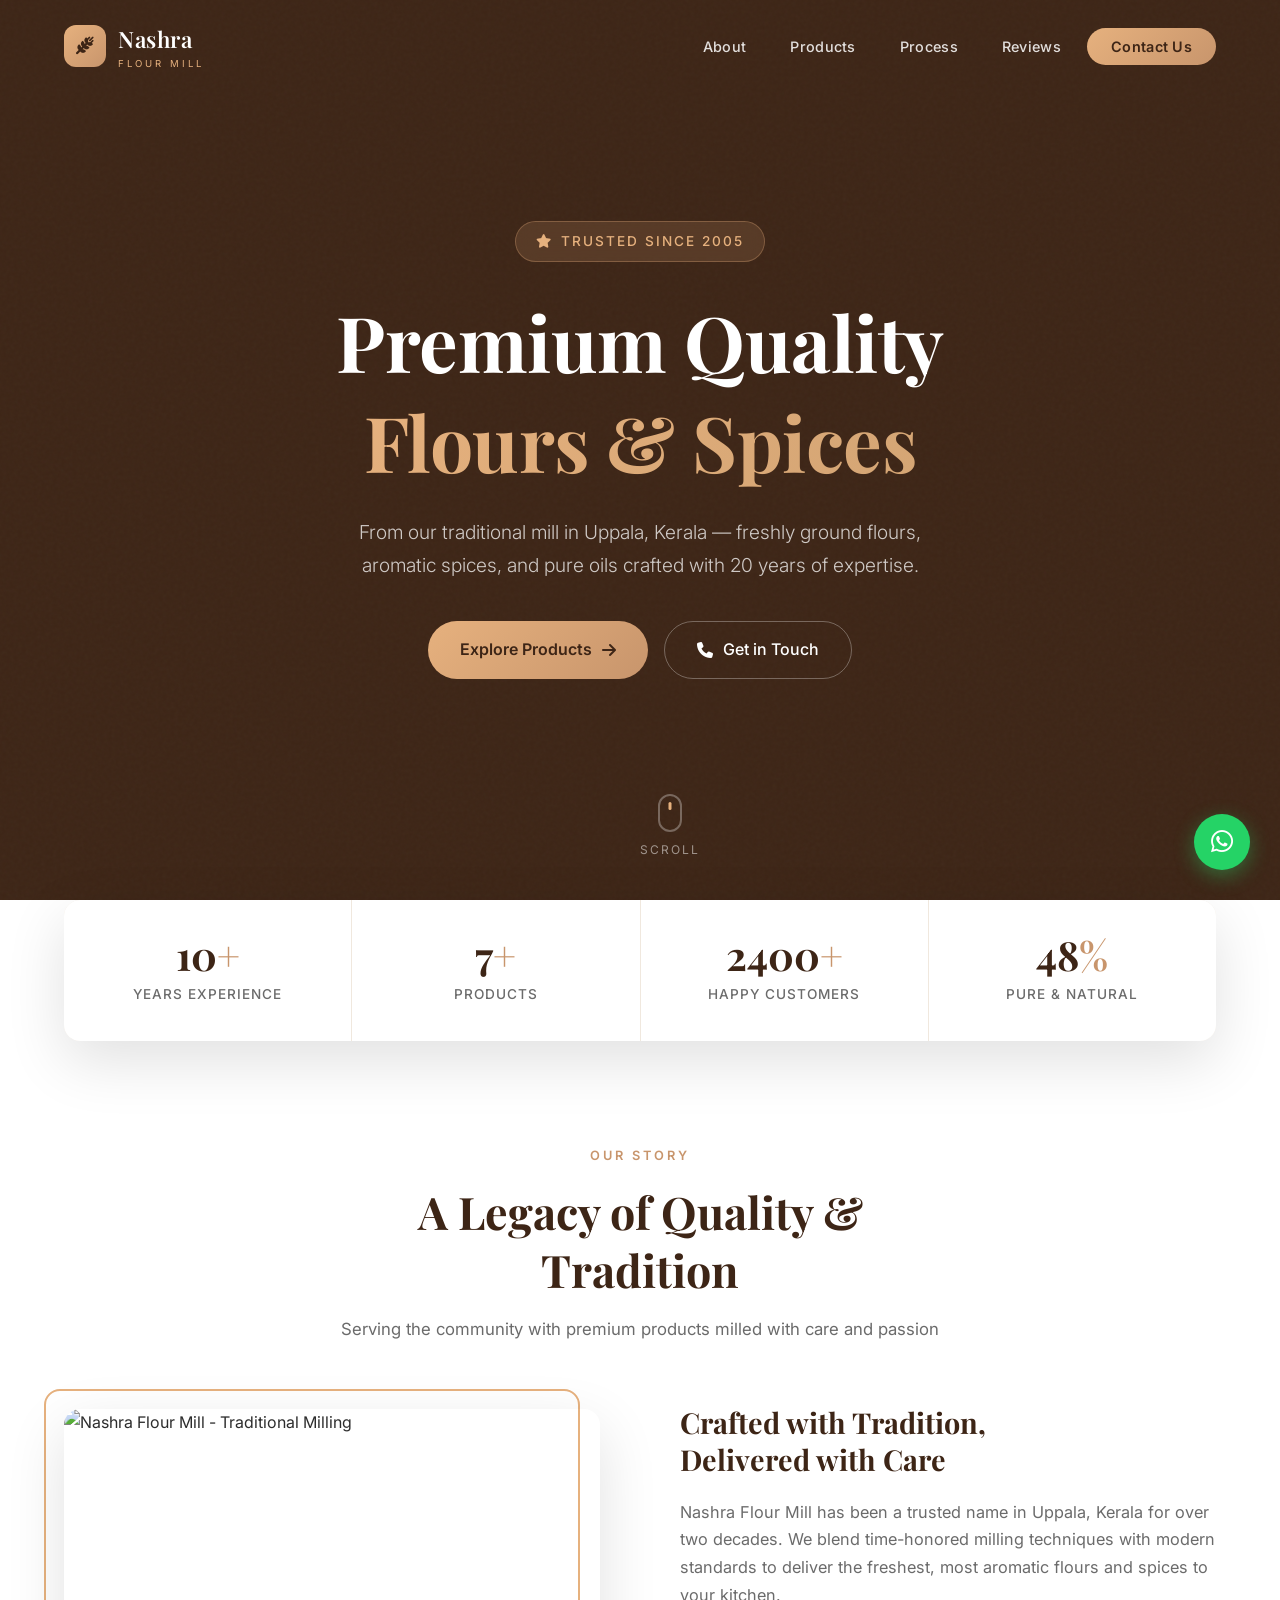
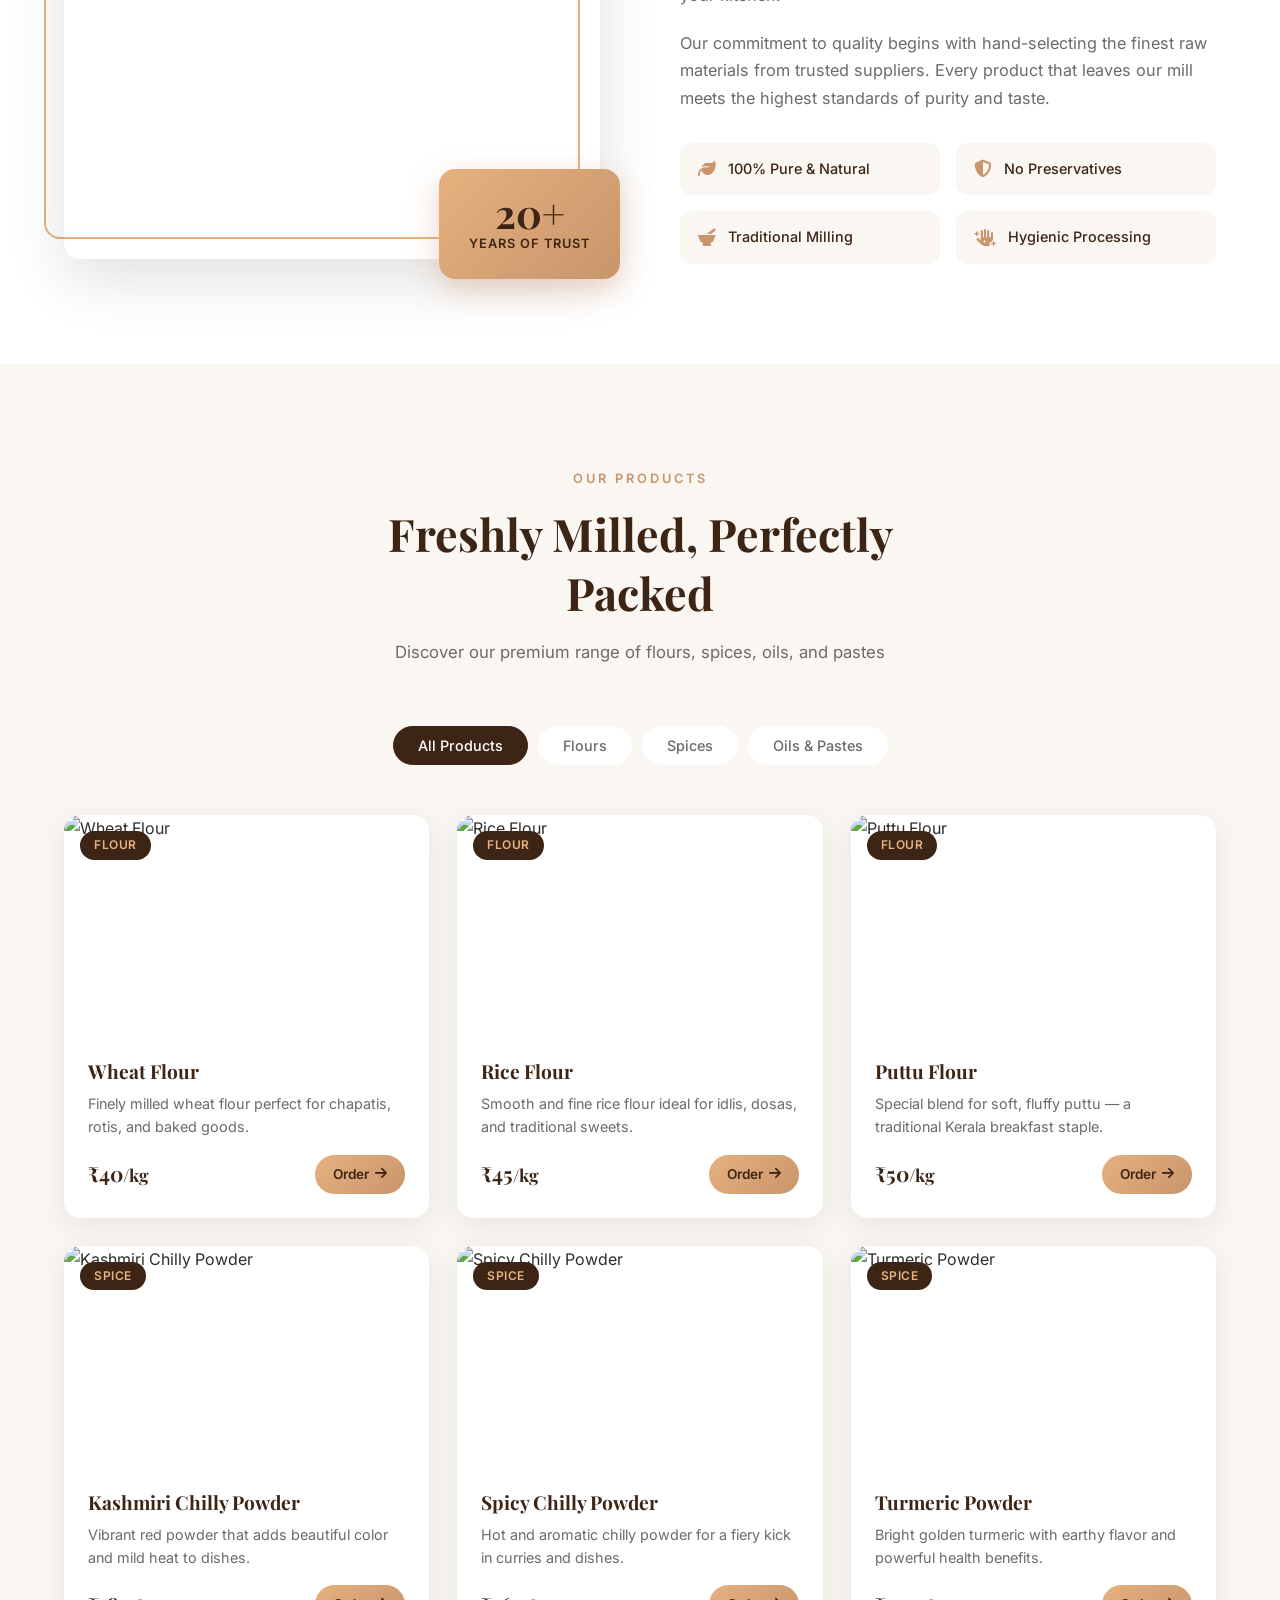
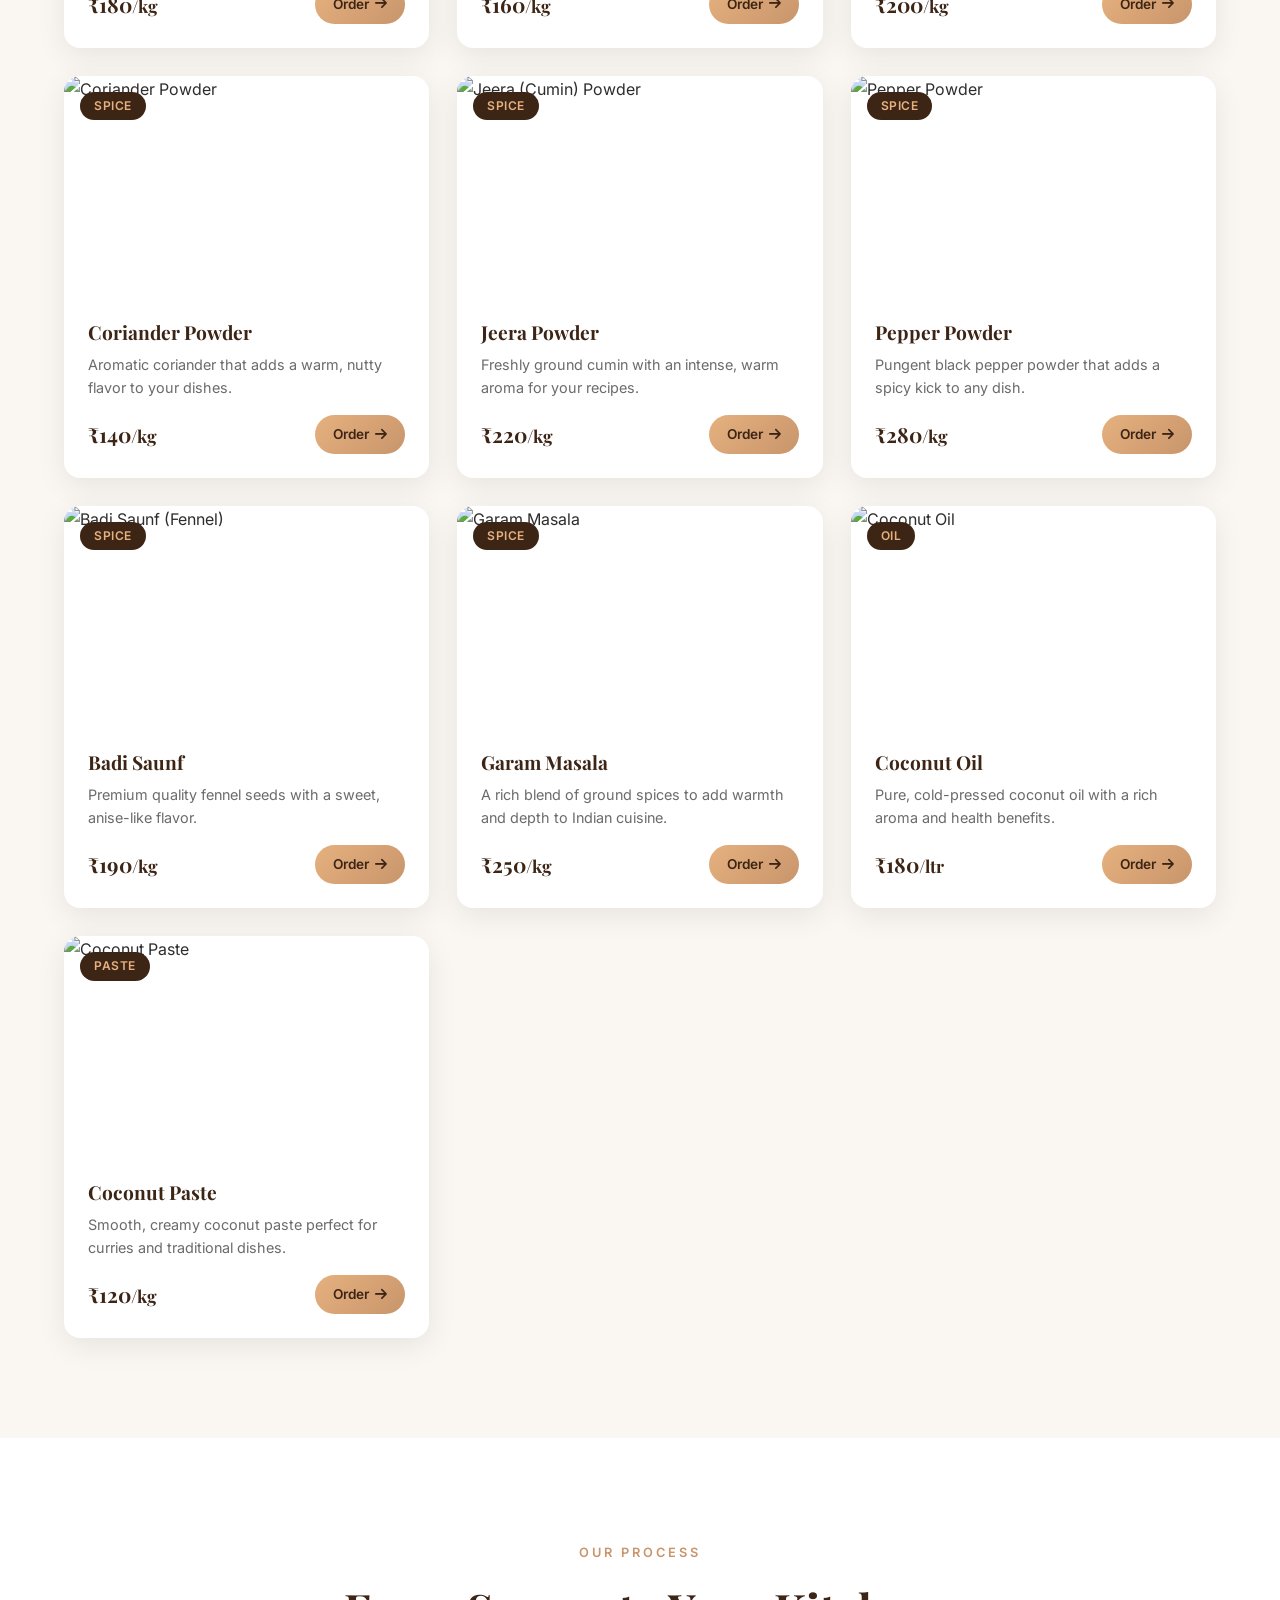
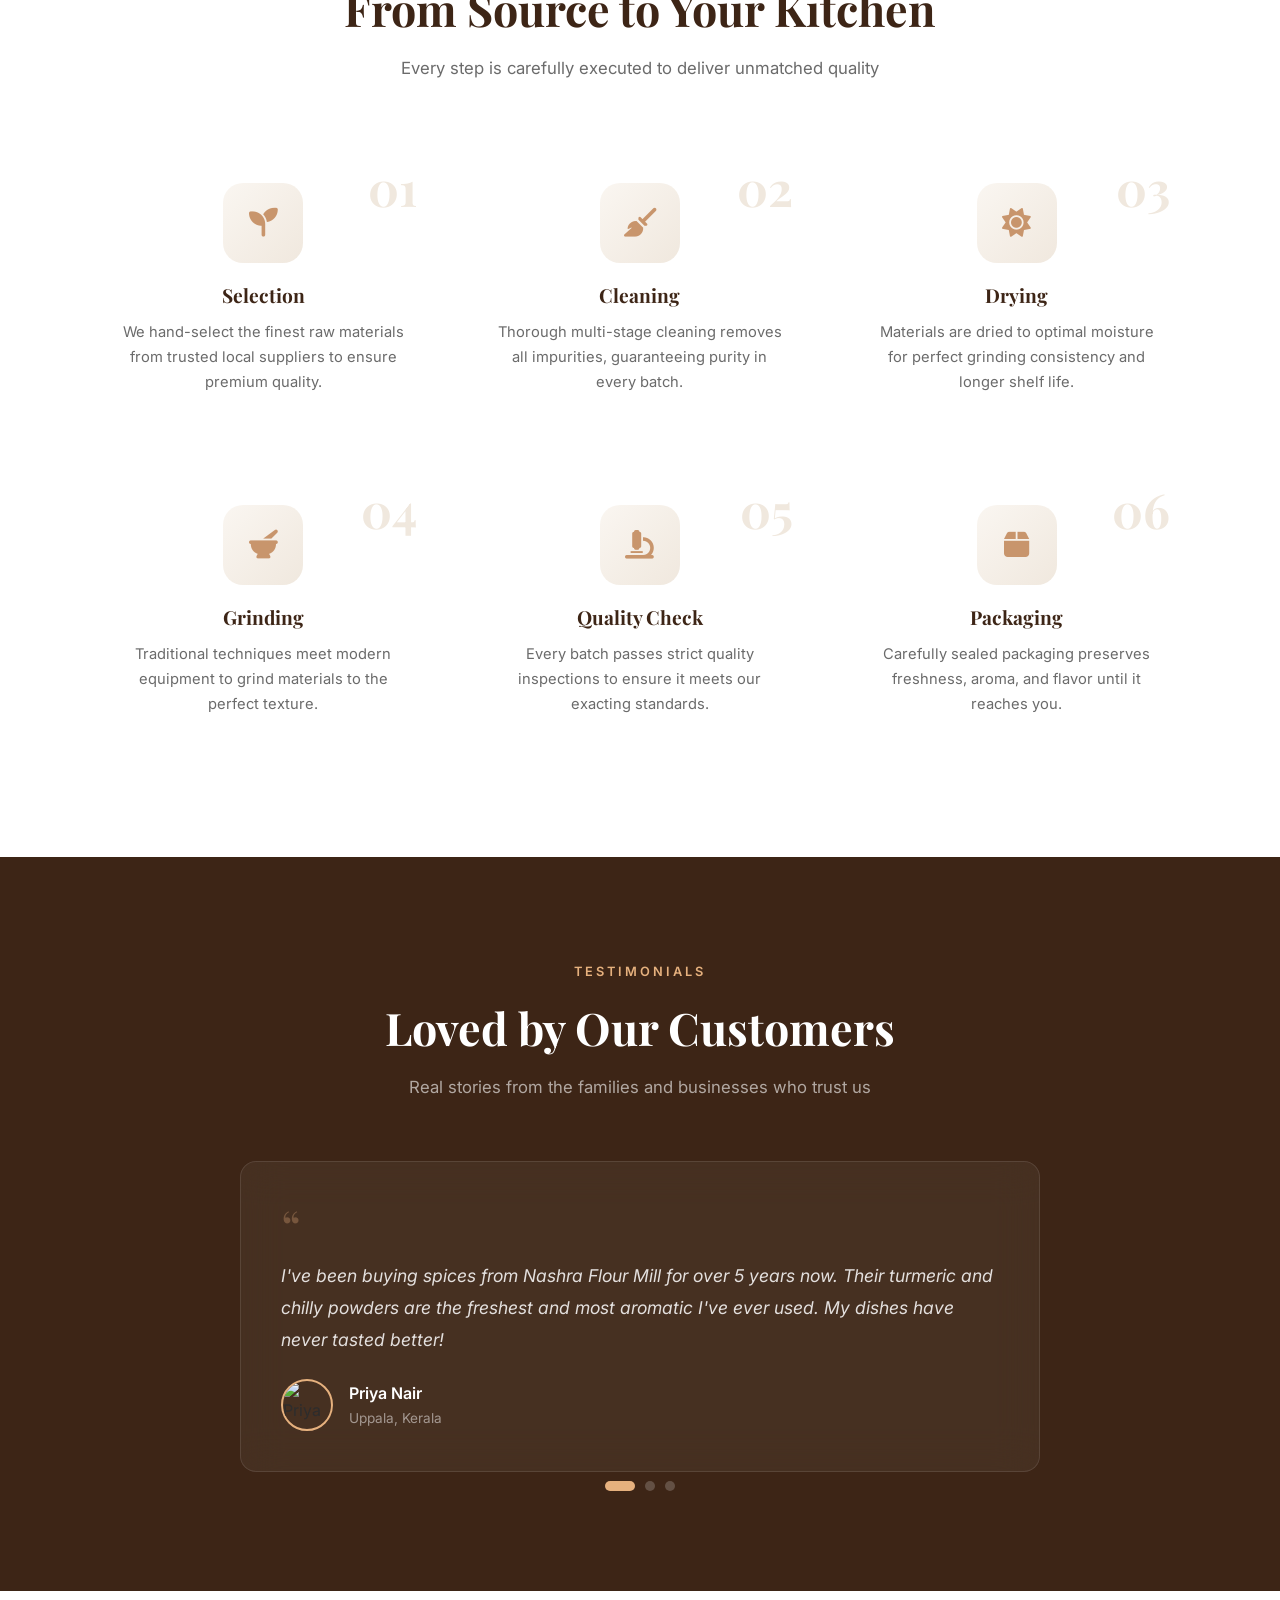
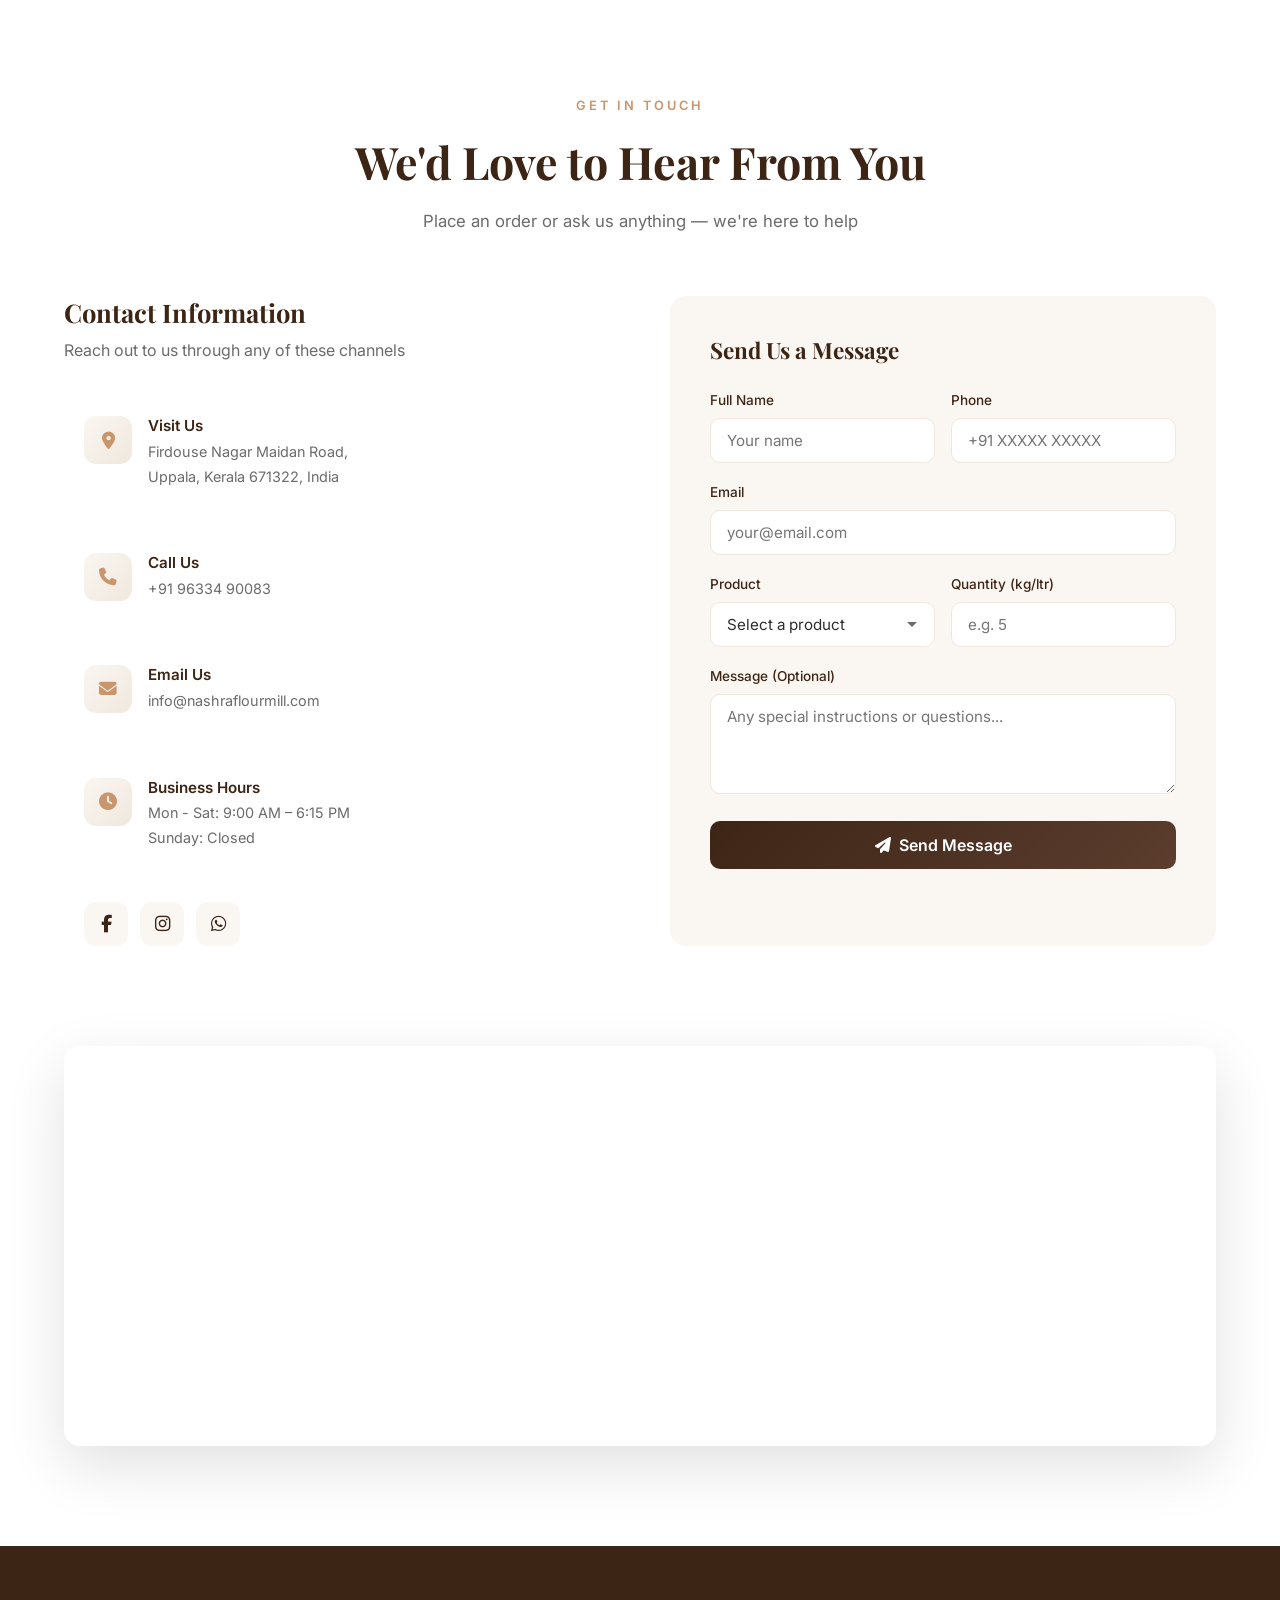
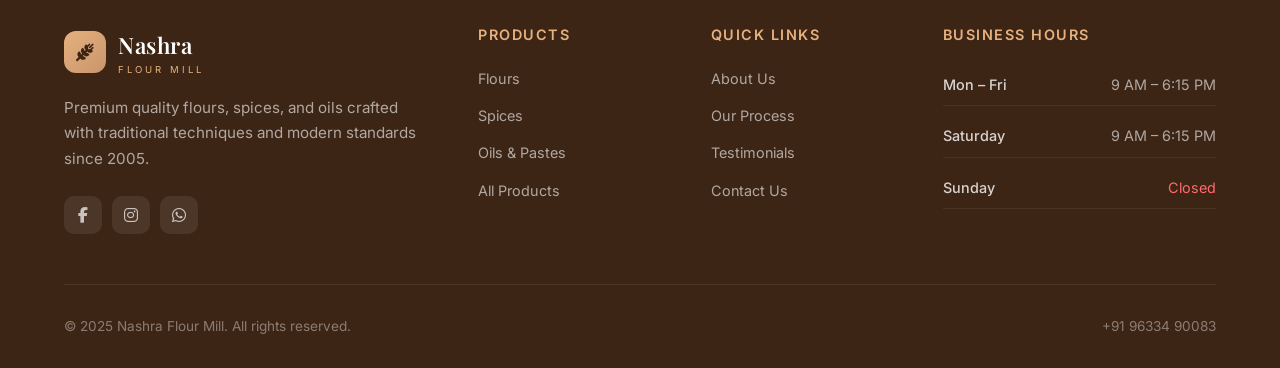
==== index.html @ 286b67bc "Redesign website with premium modern UI and WhatsApp ordering Complete rewrite with Playfair Display" ====
<!DOCTYPE html>
<html lang="en">
<head>
    <meta charset="UTF-8">
    <meta name="viewport" content="width=device-width, initial-scale=1.0">
    <title>Nashra Flour Mill - Premium Quality Flours & Spices | Uppala, Kerala</title>
    <meta name="description" content="Nashra Flour Mill - Premium quality flours, spices, and oils since 2005. Traditional milling techniques, 100% pure & natural products from Uppala, Kerala.">
    <meta name="keywords" content="flour mill, spices, Kerala, Uppala, wheat flour, rice flour, turmeric, chilly powder, coconut oil">
    <meta property="og:title" content="Nashra Flour Mill - Premium Quality Flours & Spices">
    <meta property="og:description" content="Experience the authentic taste of freshly ground spices and flours since 2005.">
    <meta property="og:type" content="website">
    <link rel="preconnect" href="https://fonts.googleapis.com">
    <link rel="preconnect" href="https://fonts.gstatic.com" crossorigin>
    <link href="https://fonts.googleapis.com/css2?family=Playfair+Display:wght@400;500;600;700&family=Inter:wght@300;400;500;600;700&display=swap" rel="stylesheet">
    <link rel="stylesheet" href="https://cdnjs.cloudflare.com/ajax/libs/font-awesome/6.5.1/css/all.min.css">
    <style>
        :root {
            --brown: #3d2516;
            --brown-light: #5c3d2e;
            --gold: #c8956c;
            --gold-light: #e6b17e;
            --cream: #faf6f1;
            --cream-dark: #f0e8de;
            --white: #ffffff;
            --text: #2d2d2d;
            --text-light: #6b6b6b;
            --text-muted: #999;
            --shadow: 0 8px 30px rgba(0,0,0,0.08);
            --shadow-lg: 0 20px 60px rgba(0,0,0,0.12);
            --radius: 16px;
            --transition: 0.4s cubic-bezier(0.25, 0.46, 0.45, 0.94);
        }

        * {
            margin: 0;
            padding: 0;
            box-sizing: border-box;
        }

        html {
            scroll-behavior: smooth;
            scroll-padding-top: 80px;
        }

        body {
            font-family: 'Inter', sans-serif;
            background: var(--cream);
            color: var(--text);
            line-height: 1.7;
            overflow-x: hidden;
        }

        h1, h2, h3, h4 {
            font-family: 'Playfair Display', serif;
            line-height: 1.3;
        }

        /* Preloader */
        .preloader {
            position: fixed;
            inset: 0;
            background: var(--brown);
            z-index: 10000;
            display: flex;
            flex-direction: column;
            align-items: center;
            justify-content: center;
            transition: opacity 0.6s, visibility 0.6s;
        }

        .preloader.hidden {
            opacity: 0;
            visibility: hidden;
        }

        .preloader-logo {
            font-family: 'Playfair Display', serif;
            font-size: 2rem;
            color: var(--gold-light);
            margin-bottom: 30px;
            letter-spacing: 2px;
        }

        .preloader-bar {
            width: 200px;
            height: 2px;
            background: rgba(255,255,255,0.1);
            border-radius: 2px;
            overflow: hidden;
        }

        .preloader-bar::after {
            content: '';
            display: block;
            width: 40%;
            height: 100%;
            background: var(--gold-light);
            border-radius: 2px;
            animation: preload 1.2s ease-in-out infinite;
        }

        @keyframes preload {
            0% { transform: translateX(-100%); }
            100% { transform: translateX(350%); }
        }

        /* Navigation */
        .navbar {
            position: fixed;
            top: 0;
            width: 100%;
            z-index: 1000;
            padding: 20px 5%;
            display: flex;
            justify-content: space-between;
            align-items: center;
            transition: var(--transition);
        }

        .navbar.scrolled {
            background: rgba(61, 37, 22, 0.95);
            backdrop-filter: blur(20px);
            -webkit-backdrop-filter: blur(20px);
            padding: 12px 5%;
            box-shadow: 0 4px 30px rgba(0,0,0,0.15);
        }

        .logo {
            display: flex;
            align-items: center;
            gap: 12px;
            text-decoration: none;
        }

        .logo-icon {
            width: 42px;
            height: 42px;
            background: linear-gradient(135deg, var(--gold-light), var(--gold));
            border-radius: 12px;
            display: flex;
            align-items: center;
            justify-content: center;
            font-size: 1.1rem;
            color: var(--brown);
        }

        .logo-text {
            font-family: 'Playfair Display', serif;
            font-size: 1.4rem;
            font-weight: 600;
            color: #fff;
            letter-spacing: 0.5px;
        }

        .logo-text span {
            display: block;
            font-family: 'Inter', sans-serif;
            font-size: 0.6rem;
            font-weight: 400;
            letter-spacing: 3px;
            text-transform: uppercase;
            color: var(--gold-light);
            margin-top: -2px;
        }

        .nav-links {
            display: flex;
            list-style: none;
            align-items: center;
            gap: 8px;
        }

        .nav-links a {
            color: rgba(255,255,255,0.85);
            text-decoration: none;
            font-size: 0.9rem;
            font-weight: 500;
            padding: 8px 18px;
            border-radius: 50px;
            transition: var(--transition);
            letter-spacing: 0.3px;
        }

        .nav-links a:hover {
            color: #fff;
            background: rgba(255,255,255,0.1);
        }

        .nav-links .btn-contact {
            background: linear-gradient(135deg, var(--gold-light), var(--gold));
            color: var(--brown);
            font-weight: 600;
            padding: 10px 24px;
        }

        .nav-links .btn-contact:hover {
            transform: translateY(-2px);
            box-shadow: 0 8px 25px rgba(200, 149, 108, 0.4);
            background: linear-gradient(135deg, var(--gold-light), var(--gold));
        }

        .burger {
            display: none;
            flex-direction: column;
            gap: 5px;
            cursor: pointer;
            padding: 8px;
            z-index: 1001;
        }

        .burger span {
            width: 24px;
            height: 2px;
            background: #fff;
            border-radius: 2px;
            transition: var(--transition);
        }

        .burger.active span:nth-child(1) {
            transform: rotate(45deg) translate(5px, 5px);
        }

        .burger.active span:nth-child(2) {
            opacity: 0;
        }

        .burger.active span:nth-child(3) {
            transform: rotate(-45deg) translate(5px, -5px);
        }

        /* Hero */
        .hero {
            min-height: 100vh;
            position: relative;
            display: flex;
            align-items: center;
            justify-content: center;
            overflow: hidden;
            background: var(--brown);
        }

        .hero-bg {
            position: absolute;
            inset: 0;
            background-image: url('https://images.unsplash.com/photo-1509440159596-0249088772ff?ixlib=rb-4.0.3&auto=format&fit=crop&w=2000&q=80');
            background-size: cover;
            background-position: center;
            opacity: 0.4;
            transform: scale(1.1);
            transition: transform 10s ease;
        }

        .hero:hover .hero-bg {
            transform: scale(1);
        }

        .hero-overlay {
            position: absolute;
            inset: 0;
            background: linear-gradient(180deg, rgba(61,37,22,0.6) 0%, rgba(61,37,22,0.8) 100%);
        }

        .hero-grain {
            position: absolute;
            inset: 0;
            opacity: 0.03;
            background-image: url("data:image/svg+xml,%3Csvg viewBox='0 0 256 256' xmlns='http://www.w3.org/2000/svg'%3E%3Cfilter id='noise'%3E%3CfeTurbulence type='fractalNoise' baseFrequency='0.9' numOctaves='4' stitchTiles='stitch'/%3E%3C/filter%3E%3Crect width='100%25' height='100%25' filter='url(%23noise)'/%3E%3C/svg%3E");
        }

        .hero-content {
            position: relative;
            z-index: 2;
            text-align: center;
            max-width: 900px;
            padding: 0 20px;
        }

        .hero-badge {
            display: inline-flex;
            align-items: center;
            gap: 8px;
            background: rgba(230, 177, 126, 0.15);
            border: 1px solid rgba(230, 177, 126, 0.3);
            padding: 8px 20px;
            border-radius: 50px;
            color: var(--gold-light);
            font-size: 0.85rem;
            font-weight: 500;
            letter-spacing: 2px;
            text-transform: uppercase;
            margin-bottom: 30px;
            backdrop-filter: blur(10px);
            opacity: 0;
            transform: translateY(20px);
            animation: heroFadeUp 0.8s 0.5s forwards;
        }

        .hero h1 {
            font-size: clamp(2.8rem, 6vw, 5rem);
            color: #fff;
            margin-bottom: 24px;
            font-weight: 700;
            letter-spacing: -0.5px;
            opacity: 0;
            transform: translateY(30px);
            animation: heroFadeUp 0.8s 0.7s forwards;
        }

        .hero h1 .accent {
            background: linear-gradient(135deg, var(--gold-light), #d4a574);
            -webkit-background-clip: text;
            -webkit-text-fill-color: transparent;
            background-clip: text;
        }

        .hero p {
            font-size: clamp(1rem, 2vw, 1.2rem);
            color: rgba(255,255,255,0.75);
            max-width: 600px;
            margin: 0 auto 40px;
            font-weight: 300;
            opacity: 0;
            transform: translateY(30px);
            animation: heroFadeUp 0.8s 0.9s forwards;
        }

        .hero-btns {
            display: flex;
            gap: 16px;
            justify-content: center;
            flex-wrap: wrap;
            opacity: 0;
            transform: translateY(30px);
            animation: heroFadeUp 0.8s 1.1s forwards;
        }

        .btn-primary {
            display: inline-flex;
            align-items: center;
            gap: 10px;
            background: linear-gradient(135deg, var(--gold-light), var(--gold));
            color: var(--brown);
            padding: 14px 32px;
            border-radius: 50px;
            font-size: 1rem;
            font-weight: 600;
            text-decoration: none;
            transition: var(--transition);
            border: none;
            cursor: pointer;
        }

        .btn-primary:hover {
            transform: translateY(-3px);
            box-shadow: 0 12px 35px rgba(200, 149, 108, 0.4);
        }

        .btn-outline {
            display: inline-flex;
            align-items: center;
            gap: 10px;
            background: transparent;
            color: #fff;
            padding: 14px 32px;
            border-radius: 50px;
            font-size: 1rem;
            font-weight: 500;
            text-decoration: none;
            transition: var(--transition);
            border: 1.5px solid rgba(255,255,255,0.3);
        }

        .btn-outline:hover {
            background: rgba(255,255,255,0.1);
            border-color: rgba(255,255,255,0.5);
            transform: translateY(-3px);
        }

        @keyframes heroFadeUp {
            to {
                opacity: 1;
                transform: translateY(0);
            }
        }

        .hero-scroll {
            position: absolute;
            bottom: 40px;
            left: 50%;
            transform: translateX(-50%);
            z-index: 2;
            display: flex;
            flex-direction: column;
            align-items: center;
            gap: 8px;
            color: rgba(255,255,255,0.5);
            font-size: 0.75rem;
            letter-spacing: 2px;
            text-transform: uppercase;
            animation: heroFadeUp 0.8s 1.5s forwards;
            opacity: 0;
        }

        .hero-scroll .mouse {
            width: 24px;
            height: 38px;
            border: 2px solid rgba(255,255,255,0.3);
            border-radius: 12px;
            position: relative;
        }

        .hero-scroll .mouse::after {
            content: '';
            position: absolute;
            top: 6px;
            left: 50%;
            transform: translateX(-50%);
            width: 3px;
            height: 8px;
            background: var(--gold-light);
            border-radius: 3px;
            animation: scrollMouse 2s infinite;
        }

        @keyframes scrollMouse {
            0%, 100% { opacity: 1; top: 6px; }
            50% { opacity: 0; top: 18px; }
        }

        /* Stats Bar */
        .stats-bar {
            background: var(--white);
            padding: 0 5%;
            position: relative;
            z-index: 3;
        }

        .stats-inner {
            max-width: 1200px;
            margin: 0 auto;
            display: grid;
            grid-template-columns: repeat(4, 1fr);
            gap: 1px;
            background: var(--cream-dark);
            border-radius: var(--radius);
            overflow: hidden;
            box-shadow: var(--shadow-lg);
            transform: translateY(-50%);
        }

        .stat-item {
            background: var(--white);
            padding: 35px 20px;
            text-align: center;
            transition: var(--transition);
        }

        .stat-item:hover {
            background: var(--cream);
        }

        .stat-number {
            font-family: 'Playfair Display', serif;
            font-size: 2.5rem;
            font-weight: 700;
            color: var(--brown);
            line-height: 1;
            margin-bottom: 8px;
        }

        .stat-number span {
            color: var(--gold);
        }

        .stat-label {
            font-size: 0.85rem;
            color: var(--text-light);
            font-weight: 500;
            text-transform: uppercase;
            letter-spacing: 1px;
        }

        /* Section Base */
        .section {
            padding: 100px 5%;
        }

        .section-header {
            text-align: center;
            max-width: 650px;
            margin: 0 auto 60px;
        }

        .section-tag {
            display: inline-block;
            font-size: 0.8rem;
            font-weight: 600;
            color: var(--gold);
            letter-spacing: 3px;
            text-transform: uppercase;
            margin-bottom: 16px;
        }

        .section-header h2 {
            font-size: clamp(2rem, 4vw, 2.8rem);
            color: var(--brown);
            margin-bottom: 16px;
        }

        .section-header p {
            font-size: 1.05rem;
            color: var(--text-light);
        }

        /* Reveal Animation */
        .reveal {
            opacity: 0;
            transform: translateY(40px);
            transition: opacity 0.8s ease, transform 0.8s ease;
        }

        .reveal.visible {
            opacity: 1;
            transform: translateY(0);
        }

        /* About */
        .about {
            background: var(--white);
        }

        .about-grid {
            display: grid;
            grid-template-columns: 1fr 1fr;
            gap: 80px;
            align-items: center;
            max-width: 1200px;
            margin: 0 auto;
        }

        .about-image-wrapper {
            position: relative;
        }

        .about-image-wrapper::before {
            content: '';
            position: absolute;
            top: -20px;
            left: -20px;
            right: 20px;
            bottom: 20px;
            border: 2px solid var(--gold-light);
            border-radius: var(--radius);
            z-index: 0;
        }

        .about-image {
            position: relative;
            z-index: 1;
            border-radius: var(--radius);
            overflow: hidden;
            box-shadow: var(--shadow-lg);
        }

        .about-image img {
            width: 100%;
            height: 450px;
            object-fit: cover;
            display: block;
            transition: transform 0.8s ease;
        }

        .about-image:hover img {
            transform: scale(1.05);
        }

        .about-experience {
            position: absolute;
            bottom: -20px;
            right: -20px;
            z-index: 2;
            background: linear-gradient(135deg, var(--gold-light), var(--gold));
            color: var(--brown);
            padding: 24px 30px;
            border-radius: var(--radius);
            text-align: center;
            box-shadow: 0 10px 30px rgba(200, 149, 108, 0.4);
        }

        .about-experience .number {
            font-family: 'Playfair Display', serif;
            font-size: 2.5rem;
            font-weight: 700;
            line-height: 1;
        }

        .about-experience .label {
            font-size: 0.8rem;
            font-weight: 600;
            text-transform: uppercase;
            letter-spacing: 1px;
        }

        .about-text h3 {
            font-size: 1.8rem;
            color: var(--brown);
            margin-bottom: 20px;
        }

        .about-text p {
            color: var(--text-light);
            margin-bottom: 20px;
            font-size: 1.02rem;
        }

        .about-features {
            display: grid;
            grid-template-columns: 1fr 1fr;
            gap: 16px;
            margin-top: 30px;
        }

        .feature-item {
            display: flex;
            align-items: center;
            gap: 12px;
            padding: 14px 18px;
            background: var(--cream);
            border-radius: 12px;
            transition: var(--transition);
        }

        .feature-item:hover {
            background: var(--cream-dark);
            transform: translateX(5px);
        }

        .feature-item i {
            color: var(--gold);
            font-size: 1.1rem;
            flex-shrink: 0;
        }

        .feature-item span {
            font-size: 0.9rem;
            font-weight: 500;
            color: var(--brown);
        }

        /* Products */
        .products {
            background: var(--cream);
        }

        .product-filters {
            display: flex;
            justify-content: center;
            gap: 10px;
            flex-wrap: wrap;
            margin-bottom: 50px;
        }

        .filter-btn {
            padding: 10px 24px;
            background: var(--white);
            border: 1.5px solid transparent;
            border-radius: 50px;
            color: var(--text-light);
            font-family: 'Inter', sans-serif;
            font-size: 0.9rem;
            font-weight: 500;
            cursor: pointer;
            transition: var(--transition);
        }

        .filter-btn:hover {
            border-color: var(--gold-light);
            color: var(--brown);
        }

        .filter-btn.active {
            background: var(--brown);
            color: var(--white);
            border-color: var(--brown);
        }

        .product-grid {
            display: grid;
            grid-template-columns: repeat(auto-fill, minmax(280px, 1fr));
            gap: 28px;
            max-width: 1200px;
            margin: 0 auto;
        }

        .product-card {
            background: var(--white);
            border-radius: var(--radius);
            overflow: hidden;
            box-shadow: var(--shadow);
            transition: var(--transition);
            position: relative;
        }

        .product-card:hover {
            transform: translateY(-8px);
            box-shadow: var(--shadow-lg);
        }

        .product-img {
            height: 220px;
            overflow: hidden;
            position: relative;
        }

        .product-img img {
            width: 100%;
            height: 100%;
            object-fit: cover;
            transition: transform 0.6s ease;
        }

        .product-card:hover .product-img img {
            transform: scale(1.1);
        }

        .product-badge {
            position: absolute;
            top: 16px;
            left: 16px;
            background: var(--brown);
            color: var(--gold-light);
            padding: 4px 14px;
            border-radius: 50px;
            font-size: 0.75rem;
            font-weight: 600;
            text-transform: uppercase;
            letter-spacing: 0.5px;
        }

        .product-info {
            padding: 24px;
        }

        .product-info h3 {
            font-size: 1.2rem;
            color: var(--brown);
            margin-bottom: 8px;
        }

        .product-info p {
            color: var(--text-light);
            font-size: 0.9rem;
            margin-bottom: 16px;
            line-height: 1.6;
        }

        .product-footer {
            display: flex;
            align-items: center;
            justify-content: space-between;
        }

        .product-price {
            font-family: 'Playfair Display', serif;
            font-size: 1.3rem;
            font-weight: 700;
            color: var(--brown);
        }

        .product-btn {
            display: inline-flex;
            align-items: center;
            gap: 6px;
            background: linear-gradient(135deg, var(--gold-light), var(--gold));
            color: var(--brown);
            padding: 8px 18px;
            border-radius: 50px;
            text-decoration: none;
            font-size: 0.85rem;
            font-weight: 600;
            transition: var(--transition);
        }

        .product-btn:hover {
            transform: translateY(-2px);
            box-shadow: 0 6px 20px rgba(200, 149, 108, 0.35);
        }

        /* Process */
        .process {
            background: var(--white);
        }

        .process-grid {
            display: grid;
            grid-template-columns: repeat(3, 1fr);
            gap: 30px;
            max-width: 1100px;
            margin: 0 auto;
        }

        .process-card {
            text-align: center;
            padding: 40px 30px;
            border-radius: var(--radius);
            transition: var(--transition);
            position: relative;
        }

        .process-card:hover {
            background: var(--cream);
        }

        .process-icon {
            width: 80px;
            height: 80px;
            background: linear-gradient(135deg, var(--cream), var(--cream-dark));
            border-radius: 20px;
            display: flex;
            align-items: center;
            justify-content: center;
            margin: 0 auto 20px;
            font-size: 1.8rem;
            color: var(--gold);
            transition: var(--transition);
        }

        .process-card:hover .process-icon {
            background: linear-gradient(135deg, var(--gold-light), var(--gold));
            color: var(--brown);
            transform: rotateY(180deg);
        }

        .process-step-num {
            position: absolute;
            top: 20px;
            right: 20px;
            font-family: 'Playfair Display', serif;
            font-size: 3rem;
            font-weight: 700;
            color: var(--cream-dark);
            line-height: 1;
        }

        .process-card h3 {
            font-size: 1.2rem;
            color: var(--brown);
            margin-bottom: 12px;
        }

        .process-card p {
            color: var(--text-light);
            font-size: 0.92rem;
        }

        /* Testimonials */
        .testimonials {
            background: var(--brown);
            position: relative;
            overflow: hidden;
        }

        .testimonials .section-tag {
            color: var(--gold-light);
        }

        .testimonials .section-header h2 {
            color: var(--white);
        }

        .testimonials .section-header p {
            color: rgba(255,255,255,0.6);
        }

        .testimonial-container {
            max-width: 800px;
            margin: 0 auto;
            position: relative;
            min-height: 280px;
        }

        .testimonial-card {
            position: absolute;
            width: 100%;
            background: rgba(255,255,255,0.05);
            border: 1px solid rgba(255,255,255,0.1);
            backdrop-filter: blur(20px);
            -webkit-backdrop-filter: blur(20px);
            padding: 40px;
            border-radius: var(--radius);
            opacity: 0;
            transform: translateX(60px);
            transition: all 0.6s cubic-bezier(0.25, 0.46, 0.45, 0.94);
            pointer-events: none;
        }

        .testimonial-card.active {
            opacity: 1;
            transform: translateX(0);
            pointer-events: auto;
        }

        .testimonial-card.prev {
            transform: translateX(-60px);
            opacity: 0;
        }

        .testimonial-quote {
            font-size: 3rem;
            color: var(--gold-light);
            opacity: 0.3;
            line-height: 1;
            margin-bottom: 10px;
            font-family: 'Playfair Display', serif;
        }

        .testimonial-text {
            font-size: 1.1rem;
            color: rgba(255,255,255,0.85);
            font-style: italic;
            line-height: 1.8;
            margin-bottom: 24px;
        }

        .testimonial-author {
            display: flex;
            align-items: center;
            gap: 16px;
        }

        .testimonial-author img {
            width: 52px;
            height: 52px;
            border-radius: 50%;
            object-fit: cover;
            border: 2px solid var(--gold-light);
        }

        .author-name {
            font-weight: 600;
            color: var(--white);
            font-size: 1rem;
        }

        .author-location {
            color: rgba(255,255,255,0.5);
            font-size: 0.85rem;
        }

        .testimonial-nav {
            display: flex;
            justify-content: center;
            gap: 10px;
            margin-top: 40px;
        }

        .testimonial-dot {
            width: 10px;
            height: 10px;
            border-radius: 50%;
            background: rgba(255,255,255,0.2);
            border: none;
            cursor: pointer;
            transition: var(--transition);
            padding: 0;
        }

        .testimonial-dot.active {
            background: var(--gold-light);
            width: 30px;
            border-radius: 5px;
        }

        /* Contact */
        .contact {
            background: var(--white);
        }

        .contact-grid {
            display: grid;
            grid-template-columns: 1fr 1fr;
            gap: 60px;
            max-width: 1200px;
            margin: 0 auto;
        }

        .contact-info h3 {
            font-size: 1.6rem;
            color: var(--brown);
            margin-bottom: 8px;
        }

        .contact-info > p {
            color: var(--text-light);
            margin-bottom: 32px;
        }

        .info-card {
            display: flex;
            align-items: flex-start;
            gap: 16px;
            margin-bottom: 24px;
            padding: 20px;
            border-radius: 12px;
            transition: var(--transition);
        }

        .info-card:hover {
            background: var(--cream);
        }

        .info-icon {
            width: 48px;
            height: 48px;
            background: linear-gradient(135deg, var(--cream), var(--cream-dark));
            border-radius: 12px;
            display: flex;
            align-items: center;
            justify-content: center;
            color: var(--gold);
            font-size: 1.1rem;
            flex-shrink: 0;
        }

        .info-card h4 {
            font-family: 'Inter', sans-serif;
            font-size: 0.95rem;
            font-weight: 600;
            color: var(--brown);
            margin-bottom: 4px;
        }

        .info-card p {
            color: var(--text-light);
            font-size: 0.9rem;
        }

        .info-card a {
            color: var(--text-light);
            text-decoration: none;
            transition: color 0.3s;
        }

        .info-card a:hover {
            color: var(--gold);
        }

        .contact-social {
            display: flex;
            gap: 12px;
            margin-top: 32px;
            padding-left: 20px;
        }

        .contact-social a {
            width: 44px;
            height: 44px;
            border-radius: 12px;
            display: flex;
            align-items: center;
            justify-content: center;
            background: var(--cream);
            color: var(--brown);
            text-decoration: none;
            transition: var(--transition);
            font-size: 1.1rem;
        }

        .contact-social a:hover {
            background: var(--brown);
            color: var(--gold-light);
            transform: translateY(-3px);
        }

        .contact-form-wrapper {
            background: var(--cream);
            padding: 40px;
            border-radius: var(--radius);
        }

        .contact-form-wrapper h3 {
            font-size: 1.4rem;
            color: var(--brown);
            margin-bottom: 24px;
        }

        .form-row {
            display: grid;
            grid-template-columns: 1fr 1fr;
            gap: 16px;
        }

        .form-group {
            margin-bottom: 18px;
        }

        .form-group label {
            display: block;
            font-size: 0.85rem;
            font-weight: 500;
            color: var(--brown);
            margin-bottom: 6px;
        }

        .form-group input,
        .form-group select,
        .form-group textarea {
            width: 100%;
            padding: 12px 16px;
            border: 1.5px solid var(--cream-dark);
            border-radius: 10px;
            font-family: 'Inter', sans-serif;
            font-size: 0.95rem;
            background: var(--white);
            color: var(--text);
            transition: var(--transition);
            outline: none;
        }

        .form-group input:focus,
        .form-group select:focus,
        .form-group textarea:focus {
            border-color: var(--gold);
            box-shadow: 0 0 0 3px rgba(200, 149, 108, 0.15);
        }

        .form-group textarea {
            resize: vertical;
            min-height: 100px;
        }

        .form-group select {
            appearance: none;
            background-image: url("data:image/svg+xml,%3Csvg xmlns='http://www.w3.org/2000/svg' width='12' height='12' viewBox='0 0 12 12'%3E%3Cpath fill='%236b6b6b' d='M6 8L1 3h10z'/%3E%3C/svg%3E");
            background-repeat: no-repeat;
            background-position: right 16px center;
            padding-right: 40px;
        }

        .submit-btn {
            width: 100%;
            padding: 14px;
            background: linear-gradient(135deg, var(--brown), var(--brown-light));
            color: var(--white);
            border: none;
            border-radius: 10px;
            font-family: 'Inter', sans-serif;
            font-size: 1rem;
            font-weight: 600;
            cursor: pointer;
            transition: var(--transition);
            display: flex;
            align-items: center;
            justify-content: center;
            gap: 8px;
        }

        .submit-btn:hover {
            transform: translateY(-2px);
            box-shadow: 0 8px 25px rgba(61, 37, 22, 0.3);
        }

        /* Map */
        .map-section {
            padding: 0 5% 100px;
            background: var(--white);
        }

        .map-wrapper {
            max-width: 1200px;
            margin: 0 auto;
            border-radius: var(--radius);
            overflow: hidden;
            box-shadow: var(--shadow-lg);
        }

        .map-wrapper iframe {
            width: 100%;
            height: 400px;
            border: none;
            display: block;
        }

        /* WhatsApp Float */
        .whatsapp-float {
            position: fixed;
            bottom: 30px;
            right: 30px;
            z-index: 999;
            display: flex;
            align-items: center;
            gap: 10px;
        }

        .whatsapp-float .tooltip {
            background: var(--white);
            color: var(--text);
            padding: 8px 16px;
            border-radius: 8px;
            font-size: 0.85rem;
            font-weight: 500;
            box-shadow: var(--shadow);
            opacity: 0;
            transform: translateX(10px);
            transition: var(--transition);
            white-space: nowrap;
        }

        .whatsapp-float:hover .tooltip {
            opacity: 1;
            transform: translateX(0);
        }

        .whatsapp-btn {
            width: 56px;
            height: 56px;
            background: #25d366;
            border-radius: 50%;
            display: flex;
            align-items: center;
            justify-content: center;
            color: white;
            font-size: 1.6rem;
            text-decoration: none;
            box-shadow: 0 6px 20px rgba(37, 211, 102, 0.4);
            transition: var(--transition);
            animation: whatsappPulse 2s infinite;
        }

        .whatsapp-btn:hover {
            transform: scale(1.1);
        }

        @keyframes whatsappPulse {
            0%, 100% { box-shadow: 0 6px 20px rgba(37, 211, 102, 0.4); }
            50% { box-shadow: 0 6px 30px rgba(37, 211, 102, 0.6); }
        }

        /* Scroll to Top */
        .scroll-top {
            position: fixed;
            bottom: 100px;
            right: 38px;
            width: 40px;
            height: 40px;
            background: var(--brown);
            color: var(--gold-light);
            border: none;
            border-radius: 10px;
            display: flex;
            align-items: center;
            justify-content: center;
            cursor: pointer;
            font-size: 1rem;
            z-index: 999;
            opacity: 0;
            visibility: hidden;
            transition: var(--transition);
            box-shadow: var(--shadow);
        }

        .scroll-top.visible {
            opacity: 1;
            visibility: visible;
        }

        .scroll-top:hover {
            transform: translateY(-3px);
        }

        /* Footer */
        footer {
            background: var(--brown);
            color: var(--white);
            padding: 80px 5% 30px;
        }

        .footer-grid {
            display: grid;
            grid-template-columns: 2fr 1fr 1fr 1.5fr;
            gap: 50px;
            max-width: 1200px;
            margin: 0 auto 50px;
        }

        .footer-brand p {
            color: rgba(255,255,255,0.6);
            margin: 16px 0 24px;
            font-size: 0.95rem;
            line-height: 1.7;
        }

        .footer-social {
            display: flex;
            gap: 10px;
        }

        .footer-social a {
            width: 38px;
            height: 38px;
            border-radius: 10px;
            display: flex;
            align-items: center;
            justify-content: center;
            background: rgba(255,255,255,0.08);
            color: rgba(255,255,255,0.7);
            text-decoration: none;
            transition: var(--transition);
        }

        .footer-social a:hover {
            background: var(--gold-light);
            color: var(--brown);
        }

        .footer-col h4 {
            font-family: 'Inter', sans-serif;
            font-size: 0.9rem;
            font-weight: 600;
            text-transform: uppercase;
            letter-spacing: 1.5px;
            color: var(--gold-light);
            margin-bottom: 20px;
        }

        .footer-col ul {
            list-style: none;
        }

        .footer-col ul li {
            margin-bottom: 10px;
        }

        .footer-col a {
            color: rgba(255,255,255,0.6);
            text-decoration: none;
            font-size: 0.9rem;
            transition: color 0.3s;
        }

        .footer-col a:hover {
            color: var(--gold-light);
        }

        .footer-hours li {
            display: flex;
            justify-content: space-between;
            padding: 8px 0;
            border-bottom: 1px solid rgba(255,255,255,0.06);
            font-size: 0.9rem;
            color: rgba(255,255,255,0.6);
        }

        .footer-hours li .day {
            font-weight: 500;
            color: rgba(255,255,255,0.8);
        }

        .footer-hours li .closed {
            color: #ff6b6b;
        }

        .footer-bottom {
            max-width: 1200px;
            margin: 0 auto;
            padding-top: 30px;
            border-top: 1px solid rgba(255,255,255,0.08);
            display: flex;
            justify-content: space-between;
            align-items: center;
            flex-wrap: wrap;
            gap: 10px;
        }

        .footer-bottom p {
            color: rgba(255,255,255,0.4);
            font-size: 0.85rem;
        }

        .footer-bottom a {
            color: rgba(255,255,255,0.4);
            text-decoration: none;
            font-size: 0.85rem;
            transition: color 0.3s;
        }

        .footer-bottom a:hover {
            color: var(--gold-light);
        }

        /* Responsive */
        @media (max-width: 1024px) {
            .about-grid {
                gap: 50px;
            }
            .footer-grid {
                grid-template-columns: 1fr 1fr;
            }
        }

        @media (max-width: 768px) {
            .nav-links {
                position: fixed;
                inset: 0;
                background: rgba(61, 37, 22, 0.98);
                backdrop-filter: blur(20px);
                -webkit-backdrop-filter: blur(20px);
                flex-direction: column;
                justify-content: center;
                gap: 16px;
                transform: translateX(100%);
                transition: transform 0.5s cubic-bezier(0.77, 0, 0.175, 1);
            }

            .nav-links.active {
                transform: translateX(0);
            }

            .nav-links a {
                font-size: 1.3rem;
                padding: 12px 24px;
            }

            .burger {
                display: flex;
            }

            .hero h1 {
                font-size: 2.5rem;
            }

            .stats-inner {
                grid-template-columns: 1fr 1fr;
            }

            .about-grid {
                grid-template-columns: 1fr;
                gap: 40px;
            }

            .about-image img {
                height: 300px;
            }

            .about-features {
                grid-template-columns: 1fr;
            }

            .process-grid {
                grid-template-columns: 1fr;
                gap: 16px;
            }

            .contact-grid {
                grid-template-columns: 1fr;
            }

            .form-row {
                grid-template-columns: 1fr;
            }

            .footer-grid {
                grid-template-columns: 1fr;
                gap: 30px;
            }

            .footer-bottom {
                justify-content: center;
                text-align: center;
            }

            .testimonial-card {
                padding: 28px;
            }

            .contact-form-wrapper {
                padding: 28px;
            }
        }

        @media (max-width: 480px) {
            .hero h1 {
                font-size: 2rem;
            }

            .stats-inner {
                grid-template-columns: 1fr 1fr;
                transform: translateY(-30px);
            }

            .stat-item {
                padding: 24px 12px;
            }

            .stat-number {
                font-size: 2rem;
            }

            .section {
                padding: 70px 5%;
            }

            .product-grid {
                grid-template-columns: 1fr;
            }
        }
    </style>
</head>
<body>

    <!-- Preloader -->
    <div class="preloader" id="preloader">
        <div class="preloader-logo">Nashra Flour Mill</div>
        <div class="preloader-bar"></div>
    </div>

    <!-- Navigation -->
    <nav class="navbar" id="navbar">
        <a href="#" class="logo">
            <div class="logo-icon"><i class="fas fa-wheat-awn"></i></div>
            <div class="logo-text">
                Nashra
                <span>Flour Mill</span>
            </div>
        </a>
        <ul class="nav-links" id="navLinks">
            <li><a href="#about">About</a></li>
            <li><a href="#products">Products</a></li>
            <li><a href="#process">Process</a></li>
            <li><a href="#testimonials">Reviews</a></li>
            <li><a href="#contact" class="btn-contact">Contact Us</a></li>
        </ul>
        <div class="burger" id="burger">
            <span></span>
            <span></span>
            <span></span>
        </div>
    </nav>

    <!-- Hero -->
    <section class="hero">
        <div class="hero-bg"></div>
        <div class="hero-overlay"></div>
        <div class="hero-grain"></div>
        <div class="hero-content">
            <div class="hero-badge">
                <i class="fas fa-star"></i>
                Trusted Since 2005
            </div>
            <h1>Premium Quality<br><span class="accent">Flours & Spices</span></h1>
            <p>From our traditional mill in Uppala, Kerala — freshly ground flours, aromatic spices, and pure oils crafted with 20 years of expertise.</p>
            <div class="hero-btns">
                <a href="#products" class="btn-primary">
                    Explore Products <i class="fas fa-arrow-right"></i>
                </a>
                <a href="#contact" class="btn-outline">
                    <i class="fas fa-phone"></i> Get in Touch
                </a>
            </div>
        </div>
        <div class="hero-scroll">
            <div class="mouse"></div>
            Scroll
        </div>
    </section>

    <!-- Stats Bar -->
    <section class="stats-bar">
        <div class="stats-inner reveal">
            <div class="stat-item">
                <div class="stat-number" data-target="20">0<span>+</span></div>
                <div class="stat-label">Years Experience</div>
            </div>
            <div class="stat-item">
                <div class="stat-number" data-target="14">0<span>+</span></div>
                <div class="stat-label">Products</div>
            </div>
            <div class="stat-item">
                <div class="stat-number" data-target="5000">0<span>+</span></div>
                <div class="stat-label">Happy Customers</div>
            </div>
            <div class="stat-item">
                <div class="stat-number" data-target="100">0<span>%</span></div>
                <div class="stat-label">Pure & Natural</div>
            </div>
        </div>
    </section>

    <!-- About -->
    <section id="about" class="section about">
        <div class="section-header reveal">
            <div class="section-tag">Our Story</div>
            <h2>A Legacy of Quality & Tradition</h2>
            <p>Serving the community with premium products milled with care and passion</p>
        </div>
        <div class="about-grid">
            <div class="about-image-wrapper reveal">
                <div class="about-image">
                    <img src="https://images.unsplash.com/photo-1586444248902-2f64eddc13df?ixlib=rb-4.0.3&auto=format&fit=crop&w=1350&q=80" alt="Nashra Flour Mill - Traditional Milling">
                </div>
                <div class="about-experience">
                    <div class="number">20+</div>
                    <div class="label">Years of Trust</div>
                </div>
            </div>
            <div class="about-text reveal">
                <h3>Crafted with Tradition,<br>Delivered with Care</h3>
                <p>Nashra Flour Mill has been a trusted name in Uppala, Kerala for over two decades. We blend time-honored milling techniques with modern standards to deliver the freshest, most aromatic flours and spices to your kitchen.</p>
                <p>Our commitment to quality begins with hand-selecting the finest raw materials from trusted suppliers. Every product that leaves our mill meets the highest standards of purity and taste.</p>
                <div class="about-features">
                    <div class="feature-item">
                        <i class="fas fa-leaf"></i>
                        <span>100% Pure & Natural</span>
                    </div>
                    <div class="feature-item">
                        <i class="fas fa-shield-halved"></i>
                        <span>No Preservatives</span>
                    </div>
                    <div class="feature-item">
                        <i class="fas fa-mortar-pestle"></i>
                        <span>Traditional Milling</span>
                    </div>
                    <div class="feature-item">
                        <i class="fas fa-hand-sparkles"></i>
                        <span>Hygienic Processing</span>
                    </div>
                </div>
            </div>
        </div>
    </section>

    <!-- Products -->
    <section id="products" class="section products">
        <div class="section-header reveal">
            <div class="section-tag">Our Products</div>
            <h2>Freshly Milled, Perfectly Packed</h2>
            <p>Discover our premium range of flours, spices, oils, and pastes</p>
        </div>

        <div class="product-filters reveal">
            <button class="filter-btn active" data-category="all">All Products</button>
            <button class="filter-btn" data-category="flours">Flours</button>
            <button class="filter-btn" data-category="spices">Spices</button>
            <button class="filter-btn" data-category="oils">Oils & Pastes</button>
        </div>

        <div class="product-grid">
            <!-- Flours -->
            <div class="product-card reveal" data-type="flours">
                <div class="product-img">
                    <img src="https://images.unsplash.com/photo-1574323347407-f5e1c5a1ec21?ixlib=rb-4.0.3&auto=format&fit=crop&w=800&q=80" alt="Wheat Flour" loading="lazy">
                    <div class="product-badge">Flour</div>
                </div>
                <div class="product-info">
                    <h3>Wheat Flour</h3>
                    <p>Finely milled wheat flour perfect for chapatis, rotis, and baked goods.</p>
                    <div class="product-footer">
                        <div class="product-price">&#8377;40<small>/kg</small></div>
                        <a href="https://wa.me/919633490083?text=Hi%2C%20I%27d%20like%20to%20order%20Wheat%20Flour" class="product-btn" target="_blank">Order <i class="fas fa-arrow-right"></i></a>
                    </div>
                </div>
            </div>

            <div class="product-card reveal" data-type="flours">
                <div class="product-img">
                    <img src="https://images.unsplash.com/photo-1590301157890-4810ed352733?ixlib=rb-4.0.3&auto=format&fit=crop&w=800&q=80" alt="Rice Flour" loading="lazy">
                    <div class="product-badge">Flour</div>
                </div>
                <div class="product-info">
                    <h3>Rice Flour</h3>
                    <p>Smooth and fine rice flour ideal for idlis, dosas, and traditional sweets.</p>
                    <div class="product-footer">
                        <div class="product-price">&#8377;45<small>/kg</small></div>
                        <a href="https://wa.me/919633490083?text=Hi%2C%20I%27d%20like%20to%20order%20Rice%20Flour" class="product-btn" target="_blank">Order <i class="fas fa-arrow-right"></i></a>
                    </div>
                </div>
            </div>

            <div class="product-card reveal" data-type="flours">
                <div class="product-img">
                    <img src="https://images.unsplash.com/photo-1612197527762-8cfb55b7d307?ixlib=rb-4.0.3&auto=format&fit=crop&w=800&q=80" alt="Puttu Flour" loading="lazy">
                    <div class="product-badge">Flour</div>
                </div>
                <div class="product-info">
                    <h3>Puttu Flour</h3>
                    <p>Special blend for soft, fluffy puttu — a traditional Kerala breakfast staple.</p>
                    <div class="product-footer">
                        <div class="product-price">&#8377;50<small>/kg</small></div>
                        <a href="https://wa.me/919633490083?text=Hi%2C%20I%27d%20like%20to%20order%20Puttu%20Flour" class="product-btn" target="_blank">Order <i class="fas fa-arrow-right"></i></a>
                    </div>
                </div>
            </div>

            <!-- Spices -->
            <div class="product-card reveal" data-type="spices">
                <div class="product-img">
                    <img src="https://images.unsplash.com/photo-1596040033229-a9821ebd058d?ixlib=rb-4.0.3&auto=format&fit=crop&w=800&q=80" alt="Kashmiri Chilly Powder" loading="lazy">
                    <div class="product-badge">Spice</div>
                </div>
                <div class="product-info">
                    <h3>Kashmiri Chilly Powder</h3>
                    <p>Vibrant red powder that adds beautiful color and mild heat to dishes.</p>
                    <div class="product-footer">
                        <div class="product-price">&#8377;180<small>/kg</small></div>
                        <a href="https://wa.me/919633490083?text=Hi%2C%20I%27d%20like%20to%20order%20Kashmiri%20Chilly%20Powder" class="product-btn" target="_blank">Order <i class="fas fa-arrow-right"></i></a>
                    </div>
                </div>
            </div>

            <div class="product-card reveal" data-type="spices">
                <div class="product-img">
                    <img src="https://images.unsplash.com/photo-1532336414038-cf19250c5757?ixlib=rb-4.0.3&auto=format&fit=crop&w=800&q=80" alt="Spicy Chilly Powder" loading="lazy">
                    <div class="product-badge">Spice</div>
                </div>
                <div class="product-info">
                    <h3>Spicy Chilly Powder</h3>
                    <p>Hot and aromatic chilly powder for a fiery kick in curries and dishes.</p>
                    <div class="product-footer">
                        <div class="product-price">&#8377;160<small>/kg</small></div>
                        <a href="https://wa.me/919633490083?text=Hi%2C%20I%27d%20like%20to%20order%20Spicy%20Chilly%20Powder" class="product-btn" target="_blank">Order <i class="fas fa-arrow-right"></i></a>
                    </div>
                </div>
            </div>

            <div class="product-card reveal" data-type="spices">
                <div class="product-img">
                    <img src="https://images.unsplash.com/photo-1615485290382-441e4d049cb5?ixlib=rb-4.0.3&auto=format&fit=crop&w=800&q=80" alt="Turmeric Powder" loading="lazy">
                    <div class="product-badge">Spice</div>
                </div>
                <div class="product-info">
                    <h3>Turmeric Powder</h3>
                    <p>Bright golden turmeric with earthy flavor and powerful health benefits.</p>
                    <div class="product-footer">
                        <div class="product-price">&#8377;200<small>/kg</small></div>
                        <a href="https://wa.me/919633490083?text=Hi%2C%20I%27d%20like%20to%20order%20Turmeric%20Powder" class="product-btn" target="_blank">Order <i class="fas fa-arrow-right"></i></a>
                    </div>
                </div>
            </div>

            <div class="product-card reveal" data-type="spices">
                <div class="product-img">
                    <img src="https://images.unsplash.com/photo-1599789197514-47270cd526b4?ixlib=rb-4.0.3&auto=format&fit=crop&w=800&q=80" alt="Coriander Powder" loading="lazy">
                    <div class="product-badge">Spice</div>
                </div>
                <div class="product-info">
                    <h3>Coriander Powder</h3>
                    <p>Aromatic coriander that adds a warm, nutty flavor to your dishes.</p>
                    <div class="product-footer">
                        <div class="product-price">&#8377;140<small>/kg</small></div>
                        <a href="https://wa.me/919633490083?text=Hi%2C%20I%27d%20like%20to%20order%20Coriander%20Powder" class="product-btn" target="_blank">Order <i class="fas fa-arrow-right"></i></a>
                    </div>
                </div>
            </div>

            <div class="product-card reveal" data-type="spices">
                <div class="product-img">
                    <img src="https://images.unsplash.com/photo-1596046416768-257c5de2cf2f?ixlib=rb-4.0.3&auto=format&fit=crop&w=800&q=80" alt="Jeera (Cumin) Powder" loading="lazy">
                    <div class="product-badge">Spice</div>
                </div>
                <div class="product-info">
                    <h3>Jeera Powder</h3>
                    <p>Freshly ground cumin with an intense, warm aroma for your recipes.</p>
                    <div class="product-footer">
                        <div class="product-price">&#8377;220<small>/kg</small></div>
                        <a href="https://wa.me/919633490083?text=Hi%2C%20I%27d%20like%20to%20order%20Jeera%20Powder" class="product-btn" target="_blank">Order <i class="fas fa-arrow-right"></i></a>
                    </div>
                </div>
            </div>

            <div class="product-card reveal" data-type="spices">
                <div class="product-img">
                    <img src="https://images.unsplash.com/photo-1599789197780-9a32a80c6816?ixlib=rb-4.0.3&auto=format&fit=crop&w=800&q=80" alt="Pepper Powder" loading="lazy">
                    <div class="product-badge">Spice</div>
                </div>
                <div class="product-info">
                    <h3>Pepper Powder</h3>
                    <p>Pungent black pepper powder that adds a spicy kick to any dish.</p>
                    <div class="product-footer">
                        <div class="product-price">&#8377;280<small>/kg</small></div>
                        <a href="https://wa.me/919633490083?text=Hi%2C%20I%27d%20like%20to%20order%20Pepper%20Powder" class="product-btn" target="_blank">Order <i class="fas fa-arrow-right"></i></a>
                    </div>
                </div>
            </div>

            <div class="product-card reveal" data-type="spices">
                <div class="product-img">
                    <img src="https://images.unsplash.com/photo-1599789198489-e88cf4228b96?ixlib=rb-4.0.3&auto=format&fit=crop&w=800&q=80" alt="Badi Saunf (Fennel)" loading="lazy">
                    <div class="product-badge">Spice</div>
                </div>
                <div class="product-info">
                    <h3>Badi Saunf</h3>
                    <p>Premium quality fennel seeds with a sweet, anise-like flavor.</p>
                    <div class="product-footer">
                        <div class="product-price">&#8377;190<small>/kg</small></div>
                        <a href="https://wa.me/919633490083?text=Hi%2C%20I%27d%20like%20to%20order%20Badi%20Saunf" class="product-btn" target="_blank">Order <i class="fas fa-arrow-right"></i></a>
                    </div>
                </div>
            </div>

            <div class="product-card reveal" data-type="spices">
                <div class="product-img">
                    <img src="https://images.unsplash.com/photo-1596046503918-2c7ce4c65169?ixlib=rb-4.0.3&auto=format&fit=crop&w=800&q=80" alt="Garam Masala" loading="lazy">
                    <div class="product-badge">Spice</div>
                </div>
                <div class="product-info">
                    <h3>Garam Masala</h3>
                    <p>A rich blend of ground spices to add warmth and depth to Indian cuisine.</p>
                    <div class="product-footer">
                        <div class="product-price">&#8377;250<small>/kg</small></div>
                        <a href="https://wa.me/919633490083?text=Hi%2C%20I%27d%20like%20to%20order%20Garam%20Masala" class="product-btn" target="_blank">Order <i class="fas fa-arrow-right"></i></a>
                    </div>
                </div>
            </div>

            <!-- Oils & Pastes -->
            <div class="product-card reveal" data-type="oils">
                <div class="product-img">
                    <img src="https://images.unsplash.com/photo-1474979266404-7eaacbcd87c5?ixlib=rb-4.0.3&auto=format&fit=crop&w=800&q=80" alt="Coconut Oil" loading="lazy">
                    <div class="product-badge">Oil</div>
                </div>
                <div class="product-info">
                    <h3>Coconut Oil</h3>
                    <p>Pure, cold-pressed coconut oil with a rich aroma and health benefits.</p>
                    <div class="product-footer">
                        <div class="product-price">&#8377;180<small>/ltr</small></div>
                        <a href="https://wa.me/919633490083?text=Hi%2C%20I%27d%20like%20to%20order%20Coconut%20Oil" class="product-btn" target="_blank">Order <i class="fas fa-arrow-right"></i></a>
                    </div>
                </div>
            </div>

            <div class="product-card reveal" data-type="oils">
                <div class="product-img">
                    <img src="https://images.unsplash.com/photo-1589881133595-a3c085cb731d?ixlib=rb-4.0.3&auto=format&fit=crop&w=800&q=80" alt="Coconut Paste" loading="lazy">
                    <div class="product-badge">Paste</div>
                </div>
                <div class="product-info">
                    <h3>Coconut Paste</h3>
                    <p>Smooth, creamy coconut paste perfect for curries and traditional dishes.</p>
                    <div class="product-footer">
                        <div class="product-price">&#8377;120<small>/kg</small></div>
                        <a href="https://wa.me/919633490083?text=Hi%2C%20I%27d%20like%20to%20order%20Coconut%20Paste" class="product-btn" target="_blank">Order <i class="fas fa-arrow-right"></i></a>
                    </div>
                </div>
            </div>
        </div>
    </section>

    <!-- Process -->
    <section id="process" class="section process">
        <div class="section-header reveal">
            <div class="section-tag">Our Process</div>
            <h2>From Source to Your Kitchen</h2>
            <p>Every step is carefully executed to deliver unmatched quality</p>
        </div>
        <div class="process-grid">
            <div class="process-card reveal">
                <div class="process-step-num">01</div>
                <div class="process-icon"><i class="fas fa-seedling"></i></div>
                <h3>Selection</h3>
                <p>We hand-select the finest raw materials from trusted local suppliers to ensure premium quality.</p>
            </div>
            <div class="process-card reveal">
                <div class="process-step-num">02</div>
                <div class="process-icon"><i class="fas fa-broom"></i></div>
                <h3>Cleaning</h3>
                <p>Thorough multi-stage cleaning removes all impurities, guaranteeing purity in every batch.</p>
            </div>
            <div class="process-card reveal">
                <div class="process-step-num">03</div>
                <div class="process-icon"><i class="fas fa-sun"></i></div>
                <h3>Drying</h3>
                <p>Materials are dried to optimal moisture for perfect grinding consistency and longer shelf life.</p>
            </div>
            <div class="process-card reveal">
                <div class="process-step-num">04</div>
                <div class="process-icon"><i class="fas fa-mortar-pestle"></i></div>
                <h3>Grinding</h3>
                <p>Traditional techniques meet modern equipment to grind materials to the perfect texture.</p>
            </div>
            <div class="process-card reveal">
                <div class="process-step-num">05</div>
                <div class="process-icon"><i class="fas fa-microscope"></i></div>
                <h3>Quality Check</h3>
                <p>Every batch passes strict quality inspections to ensure it meets our exacting standards.</p>
            </div>
            <div class="process-card reveal">
                <div class="process-step-num">06</div>
                <div class="process-icon"><i class="fas fa-box"></i></div>
                <h3>Packaging</h3>
                <p>Carefully sealed packaging preserves freshness, aroma, and flavor until it reaches you.</p>
            </div>
        </div>
    </section>

    <!-- Testimonials -->
    <section id="testimonials" class="section testimonials">
        <div class="section-header reveal">
            <div class="section-tag">Testimonials</div>
            <h2>Loved by Our Customers</h2>
            <p>Real stories from the families and businesses who trust us</p>
        </div>
        <div class="testimonial-container reveal">
            <div class="testimonial-card active">
                <div class="testimonial-quote">&ldquo;</div>
                <p class="testimonial-text">I've been buying spices from Nashra Flour Mill for over 5 years now. Their turmeric and chilly powders are the freshest and most aromatic I've ever used. My dishes have never tasted better!</p>
                <div class="testimonial-author">
                    <img src="https://randomuser.me/api/portraits/women/32.jpg" alt="Priya Nair">
                    <div>
                        <div class="author-name">Priya Nair</div>
                        <div class="author-location">Uppala, Kerala</div>
                    </div>
                </div>
            </div>
            <div class="testimonial-card">
                <div class="testimonial-quote">&ldquo;</div>
                <p class="testimonial-text">The wheat flour from Nashra makes the softest chapatis. I've tried many brands but nothing compares to the quality and taste of their products. Highly recommended for every kitchen!</p>
                <div class="testimonial-author">
                    <img src="https://randomuser.me/api/portraits/men/45.jpg" alt="Rahul Menon">
                    <div>
                        <div class="author-name">Rahul Menon</div>
                        <div class="author-location">Kasaragod, Kerala</div>
                    </div>
                </div>
            </div>
            <div class="testimonial-card">
                <div class="testimonial-quote">&ldquo;</div>
                <p class="testimonial-text">As a restaurant owner, ingredient quality is paramount. Nashra Flour Mill has been our trusted supplier for years. Their consistent quality and timely delivery make them our first choice.</p>
                <div class="testimonial-author">
                    <img src="https://randomuser.me/api/portraits/women/68.jpg" alt="Fathima Beevi">
                    <div>
                        <div class="author-name">Fathima Beevi</div>
                        <div class="author-location">Restaurant Owner, Mangalore</div>
                    </div>
                </div>
            </div>
        </div>
        <div class="testimonial-nav reveal">
            <button class="testimonial-dot active" data-slide="0"></button>
            <button class="testimonial-dot" data-slide="1"></button>
            <button class="testimonial-dot" data-slide="2"></button>
        </div>
    </section>

    <!-- Contact -->
    <section id="contact" class="section contact">
        <div class="section-header reveal">
            <div class="section-tag">Get in Touch</div>
            <h2>We'd Love to Hear From You</h2>
            <p>Place an order or ask us anything — we're here to help</p>
        </div>
        <div class="contact-grid">
            <div class="contact-info reveal">
                <h3>Contact Information</h3>
                <p>Reach out to us through any of these channels</p>

                <div class="info-card">
                    <div class="info-icon"><i class="fas fa-location-dot"></i></div>
                    <div>
                        <h4>Visit Us</h4>
                        <p>Firdouse Nagar Maidan Road,<br>Uppala, Kerala 671322, India</p>
                    </div>
                </div>

                <div class="info-card">
                    <div class="info-icon"><i class="fas fa-phone"></i></div>
                    <div>
                        <h4>Call Us</h4>
                        <p><a href="tel:+919633490083">+91 96334 90083</a></p>
                    </div>
                </div>

                <div class="info-card">
                    <div class="info-icon"><i class="fas fa-envelope"></i></div>
                    <div>
                        <h4>Email Us</h4>
                        <p><a href="mailto:info@nashraflourmill.com">info@nashraflourmill.com</a></p>
                    </div>
                </div>

                <div class="info-card">
                    <div class="info-icon"><i class="fas fa-clock"></i></div>
                    <div>
                        <h4>Business Hours</h4>
                        <p>Mon - Sat: 9:00 AM &ndash; 6:15 PM<br>Sunday: Closed</p>
                    </div>
                </div>

                <div class="contact-social">
                    <a href="#" aria-label="Facebook"><i class="fab fa-facebook-f"></i></a>
                    <a href="#" aria-label="Instagram"><i class="fab fa-instagram"></i></a>
                    <a href="https://wa.me/919633490083" target="_blank" aria-label="WhatsApp"><i class="fab fa-whatsapp"></i></a>
                </div>
            </div>

            <div class="contact-form-wrapper reveal">
                <h3>Send Us a Message</h3>
                <form id="orderForm">
                    <div class="form-row">
                        <div class="form-group">
                            <label for="name">Full Name</label>
                            <input type="text" id="name" placeholder="Your name" required>
                        </div>
                        <div class="form-group">
                            <label for="phone">Phone</label>
                            <input type="tel" id="phone" placeholder="+91 XXXXX XXXXX" required>
                        </div>
                    </div>
                    <div class="form-group">
                        <label for="email">Email</label>
                        <input type="email" id="email" placeholder="your@email.com" required>
                    </div>
                    <div class="form-row">
                        <div class="form-group">
                            <label for="product">Product</label>
                            <select id="product" required>
                                <option value="">Select a product</option>
                                <option value="Wheat Flour">Wheat Flour</option>
                                <option value="Rice Flour">Rice Flour</option>
                                <option value="Puttu Flour">Puttu Flour</option>
                                <option value="Kashmiri Chilly Powder">Kashmiri Chilly Powder</option>
                                <option value="Spicy Chilly Powder">Spicy Chilly Powder</option>
                                <option value="Turmeric Powder">Turmeric Powder</option>
                                <option value="Coriander Powder">Coriander Powder</option>
                                <option value="Jeera Powder">Jeera Powder</option>
                                <option value="Pepper Powder">Pepper Powder</option>
                                <option value="Badi Saunf">Badi Saunf</option>
                                <option value="Garam Masala">Garam Masala</option>
                                <option value="Coconut Oil">Coconut Oil</option>
                                <option value="Coconut Paste">Coconut Paste</option>
                                <option value="Other">Other</option>
                            </select>
                        </div>
                        <div class="form-group">
                            <label for="quantity">Quantity (kg/ltr)</label>
                            <input type="number" id="quantity" placeholder="e.g. 5" min="1" required>
                        </div>
                    </div>
                    <div class="form-group">
                        <label for="message">Message (Optional)</label>
                        <textarea id="message" placeholder="Any special instructions or questions..."></textarea>
                    </div>
                    <button type="submit" class="submit-btn">
                        <i class="fas fa-paper-plane"></i> Send Message
                    </button>
                </form>
            </div>
        </div>
    </section>

    <!-- Map -->
    <div class="map-section">
        <div class="map-wrapper reveal">
            <iframe src="https://www.google.com/maps/embed?pb=!1m18!1m12!1m3!1d3900.5506171130473!2d75.0392!3d12.1234!2m3!1f0!2f0!3f0!3m2!1i1024!2i768!4f13.1!3m3!1m2!1s0x0%3A0x0!2zMTLCsDA3JzI0LjAiTiA3NcKwMDInMjEuMSJF!5e0!3m2!1sen!2sin!4v1620000000000!5m2!1sen!2sin" allowfullscreen="" loading="lazy" referrerpolicy="no-referrer-when-downgrade"></iframe>
        </div>
    </div>

    <!-- Footer -->
    <footer>
        <div class="footer-grid">
            <div class="footer-brand">
                <a href="#" class="logo" style="margin-bottom: 8px;">
                    <div class="logo-icon"><i class="fas fa-wheat-awn"></i></div>
                    <div class="logo-text">
                        Nashra
                        <span>Flour Mill</span>
                    </div>
                </a>
                <p>Premium quality flours, spices, and oils crafted with traditional techniques and modern standards since 2005.</p>
                <div class="footer-social">
                    <a href="#" aria-label="Facebook"><i class="fab fa-facebook-f"></i></a>
                    <a href="#" aria-label="Instagram"><i class="fab fa-instagram"></i></a>
                    <a href="https://wa.me/919633490083" target="_blank" aria-label="WhatsApp"><i class="fab fa-whatsapp"></i></a>
                </div>
            </div>
            <div class="footer-col">
                <h4>Products</h4>
                <ul>
                    <li><a href="#products">Flours</a></li>
                    <li><a href="#products">Spices</a></li>
                    <li><a href="#products">Oils & Pastes</a></li>
                    <li><a href="#products">All Products</a></li>
                </ul>
            </div>
            <div class="footer-col">
                <h4>Quick Links</h4>
                <ul>
                    <li><a href="#about">About Us</a></li>
                    <li><a href="#process">Our Process</a></li>
                    <li><a href="#testimonials">Testimonials</a></li>
                    <li><a href="#contact">Contact Us</a></li>
                </ul>
            </div>
            <div class="footer-col">
                <h4>Business Hours</h4>
                <ul class="footer-hours">
                    <li><span class="day">Mon &ndash; Fri</span> 9 AM &ndash; 6:15 PM</li>
                    <li><span class="day">Saturday</span> 9 AM &ndash; 6:15 PM</li>
                    <li><span class="day">Sunday</span> <span class="closed">Closed</span></li>
                </ul>
            </div>
        </div>
        <div class="footer-bottom">
            <p>&copy; 2025 Nashra Flour Mill. All rights reserved.</p>
            <a href="tel:+919633490083">+91 96334 90083</a>
        </div>
    </footer>

    <!-- WhatsApp Float -->
    <div class="whatsapp-float">
        <div class="tooltip">Chat with us!</div>
        <a href="https://wa.me/919633490083?text=Hi%2C%20I%27m%20interested%20in%20your%20products" target="_blank" class="whatsapp-btn" aria-label="Chat on WhatsApp">
            <i class="fab fa-whatsapp"></i>
        </a>
    </div>

    <!-- Scroll to Top -->
    <button class="scroll-top" id="scrollTop" aria-label="Scroll to top">
        <i class="fas fa-arrow-up"></i>
    </button>

    <script>
        // Preloader
        window.addEventListener('load', () => {
            setTimeout(() => {
                document.getElementById('preloader').classList.add('hidden');
            }, 800);
        });

        // Navbar scroll effect
        const navbar = document.getElementById('navbar');
        window.addEventListener('scroll', () => {
            navbar.classList.toggle('scrolled', window.scrollY > 50);
        });

        // Mobile menu
        const burger = document.getElementById('burger');
        const navLinks = document.getElementById('navLinks');

        burger.addEventListener('click', () => {
            burger.classList.toggle('active');
            navLinks.classList.toggle('active');
        });

        // Close mobile menu on link click
        navLinks.querySelectorAll('a').forEach(link => {
            link.addEventListener('click', () => {
                burger.classList.remove('active');
                navLinks.classList.remove('active');
            });
        });

        // Scroll reveal
        const revealObserver = new IntersectionObserver((entries) => {
            entries.forEach(entry => {
                if (entry.isIntersecting) {
                    entry.target.classList.add('visible');
                }
            });
        }, { threshold: 0.1, rootMargin: '0px 0px -50px 0px' });

        document.querySelectorAll('.reveal').forEach(el => revealObserver.observe(el));

        // Animated counters
        const counterObserver = new IntersectionObserver((entries) => {
            entries.forEach(entry => {
                if (entry.isIntersecting) {
                    const counters = entry.target.querySelectorAll('.stat-number');
                    counters.forEach(counter => {
                        const target = parseInt(counter.dataset.target);
                        const suffix = counter.querySelector('span').textContent;
                        const duration = 2000;
                        const step = target / (duration / 16);
                        let current = 0;

                        const updateCounter = () => {
                            current += step;
                            if (current < target) {
                                counter.innerHTML = Math.ceil(current) + '<span>' + suffix + '</span>';
                                requestAnimationFrame(updateCounter);
                            } else {
                                counter.innerHTML = target + '<span>' + suffix + '</span>';
                            }
                        };
                        updateCounter();
                    });
                    counterObserver.unobserve(entry.target);
                }
            });
        }, { threshold: 0.5 });

        document.querySelectorAll('.stats-inner').forEach(el => counterObserver.observe(el));

        // Product filtering
        const filterBtns = document.querySelectorAll('.filter-btn');
        const productCards = document.querySelectorAll('.product-card');

        filterBtns.forEach(btn => {
            btn.addEventListener('click', () => {
                filterBtns.forEach(b => b.classList.remove('active'));
                btn.classList.add('active');
                const category = btn.dataset.category;

                productCards.forEach(card => {
                    if (category === 'all' || card.dataset.type === category) {
                        card.style.display = '';
                        card.style.animation = 'heroFadeUp 0.5s forwards';
                    } else {
                        card.style.display = 'none';
                    }
                });
            });
        });

        // Testimonial slider
        const testimonialCards = document.querySelectorAll('.testimonial-card');
        const testimonialDots = document.querySelectorAll('.testimonial-dot');
        let currentTestimonial = 0;
        let testimonialTimer;

        function showTestimonial(index) {
            const prev = currentTestimonial;
            currentTestimonial = index;

            testimonialCards.forEach((card, i) => {
                card.classList.remove('active', 'prev');
                if (i === index) card.classList.add('active');
                else if (i === prev) card.classList.add('prev');
            });

            testimonialDots.forEach((dot, i) => {
                dot.classList.toggle('active', i === index);
            });
        }

        function nextTestimonial() {
            showTestimonial((currentTestimonial + 1) % testimonialCards.length);
        }

        function startAutoSlide() {
            testimonialTimer = setInterval(nextTestimonial, 5000);
        }

        testimonialDots.forEach((dot, i) => {
            dot.addEventListener('click', () => {
                clearInterval(testimonialTimer);
                showTestimonial(i);
                startAutoSlide();
            });
        });

        startAutoSlide();

        // Contact form
        document.getElementById('orderForm').addEventListener('submit', function(e) {
            e.preventDefault();
            const name = document.getElementById('name').value;
            const product = document.getElementById('product').value;
            const quantity = document.getElementById('quantity').value;
            const phone = document.getElementById('phone').value;

            const message = encodeURIComponent(
                `Hi, I'm ${name}.\nI'd like to order ${quantity} kg/ltr of ${product}.\nMy phone: ${phone}`
            );

            window.open(`https://wa.me/919633490083?text=${message}`, '_blank');
            this.reset();
        });

        // Scroll to top
        const scrollTopBtn = document.getElementById('scrollTop');

        window.addEventListener('scroll', () => {
            scrollTopBtn.classList.toggle('visible', window.scrollY > 500);
        });

        scrollTopBtn.addEventListener('click', () => {
            window.scrollTo({ top: 0, behavior: 'smooth' });
        });
    </script>
</body>
</html>
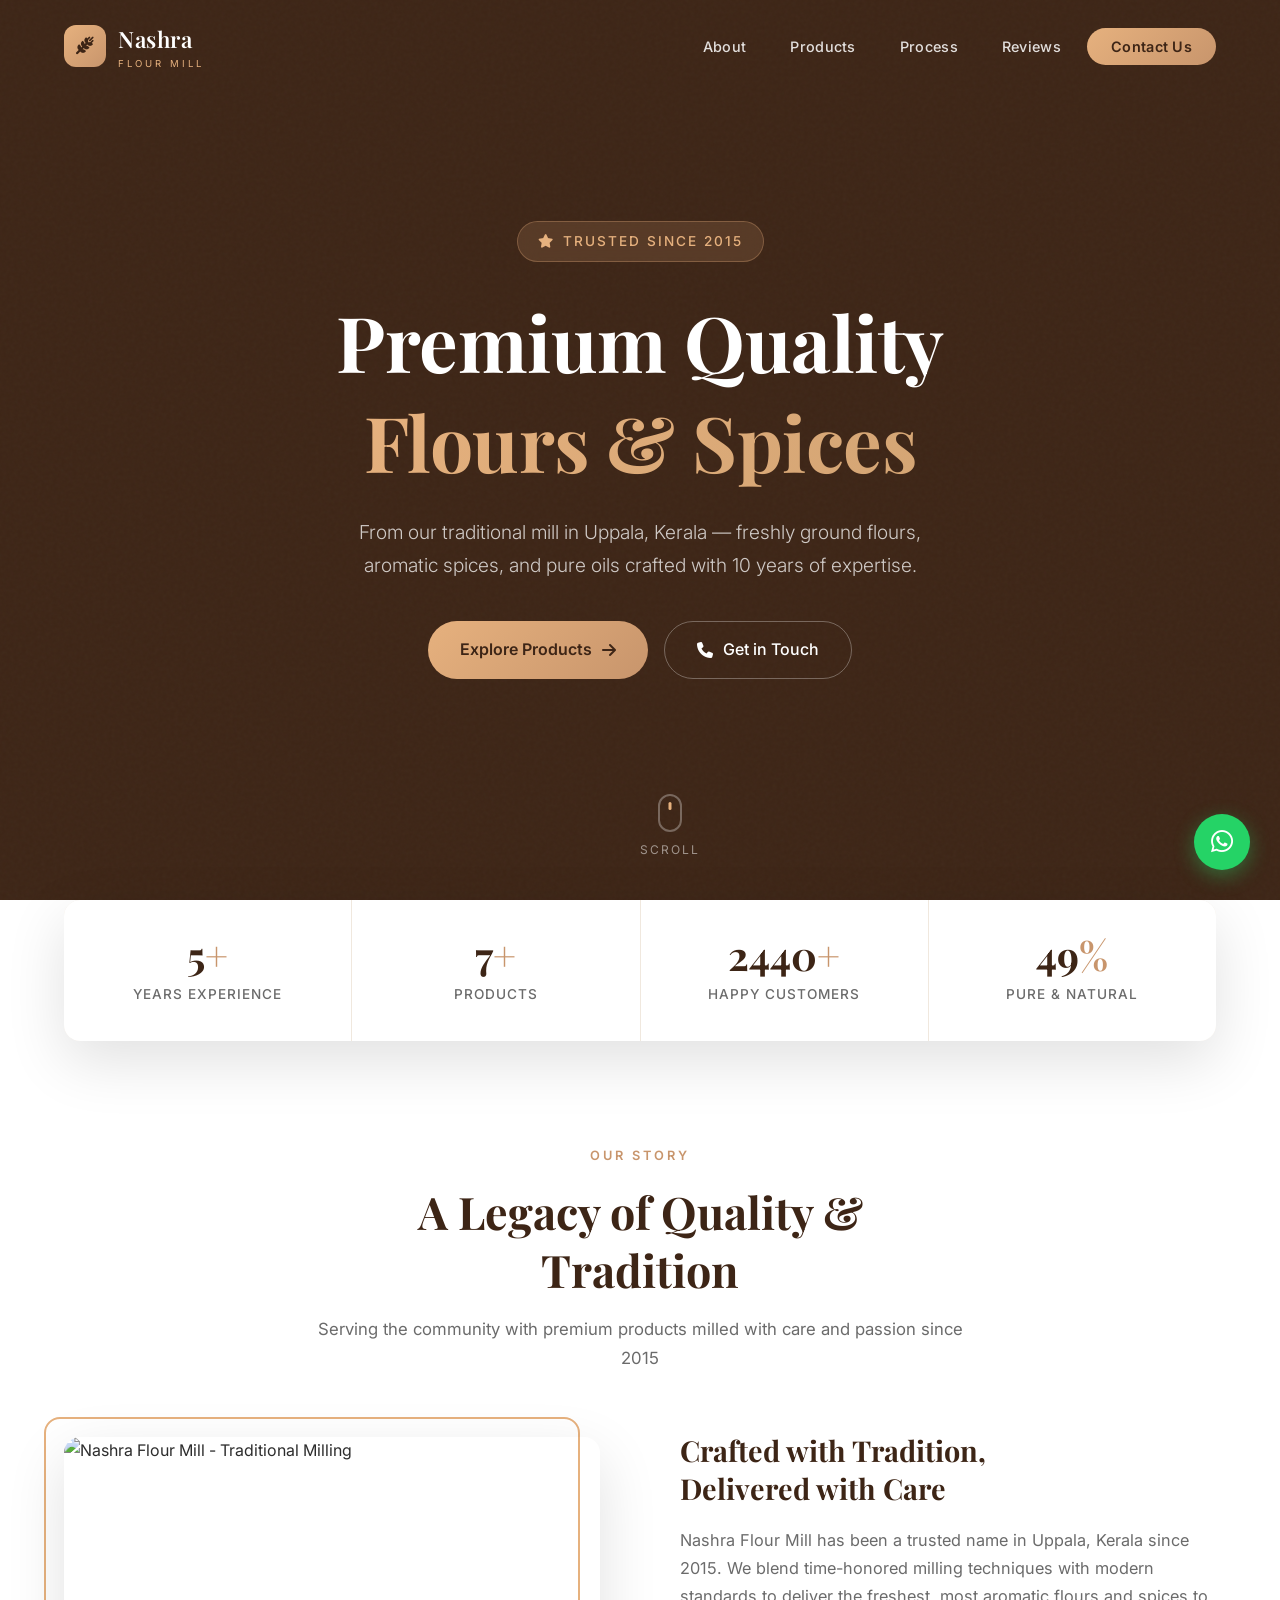
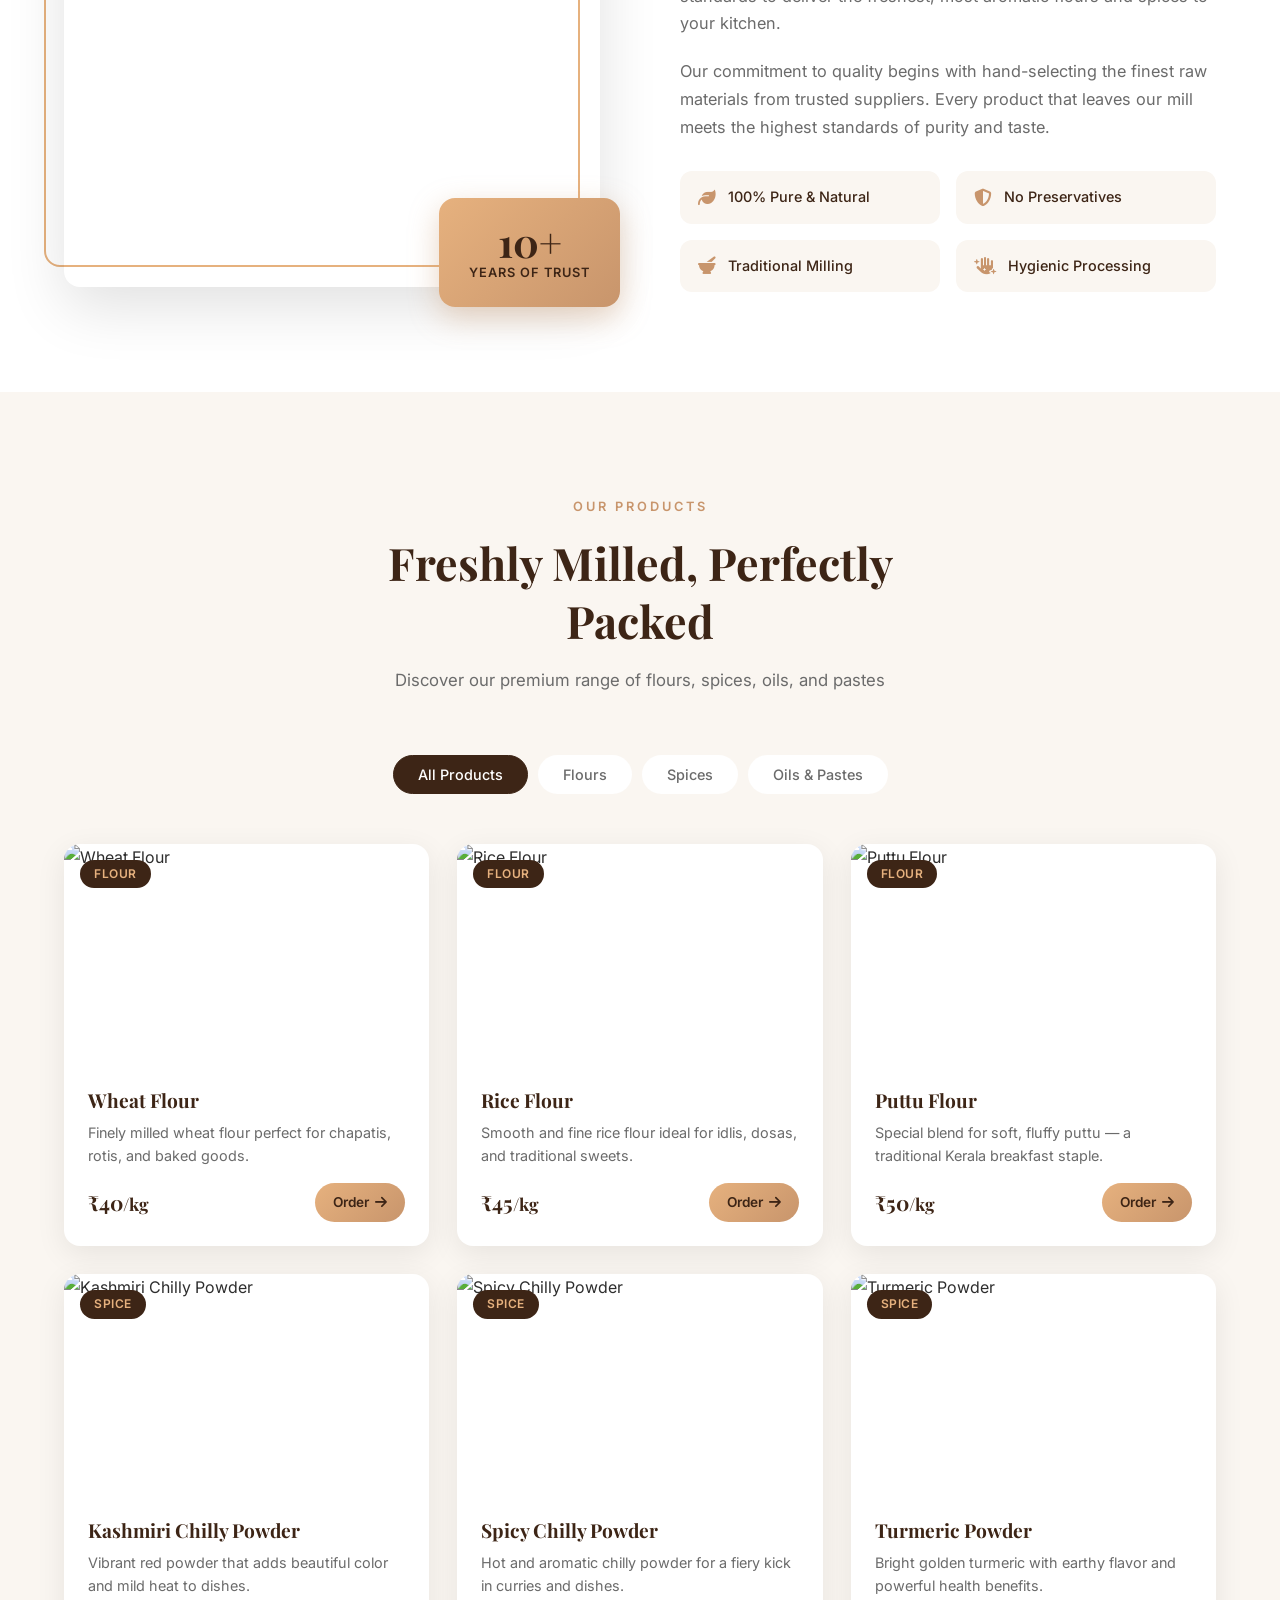
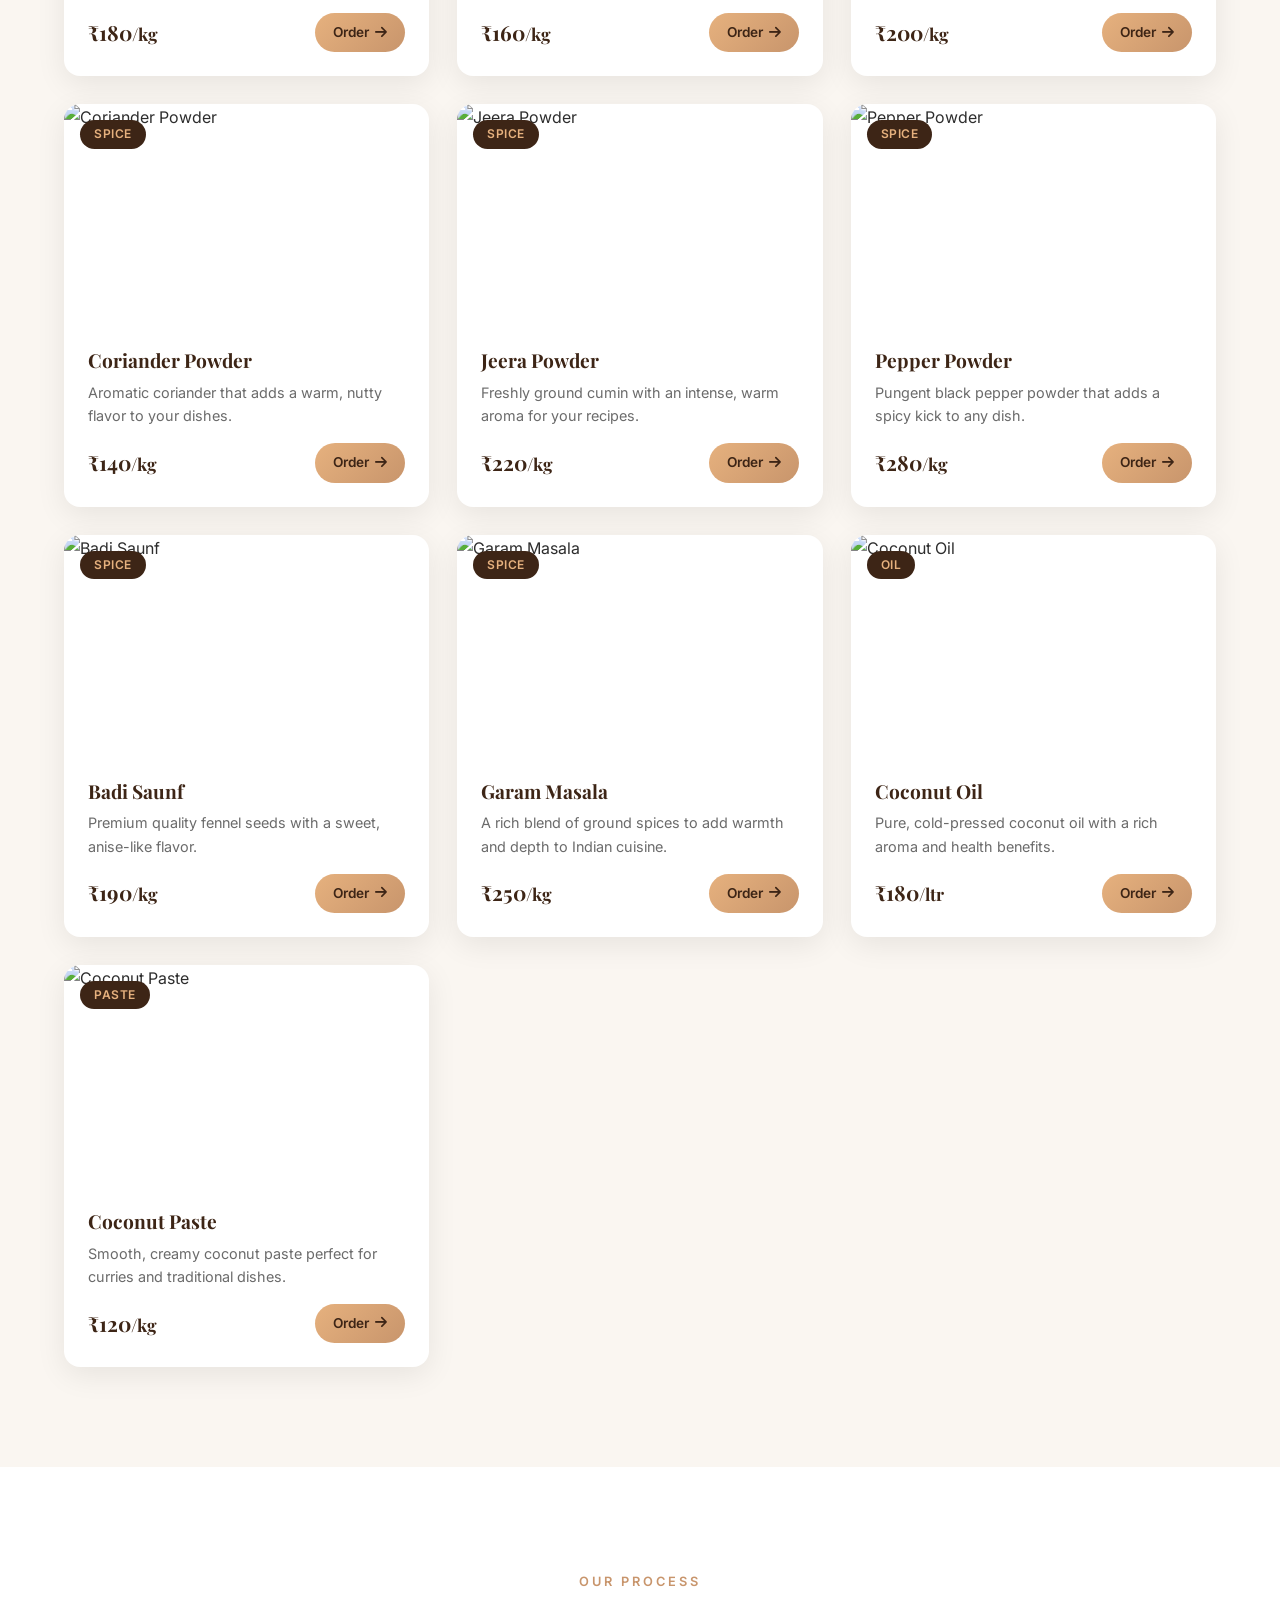
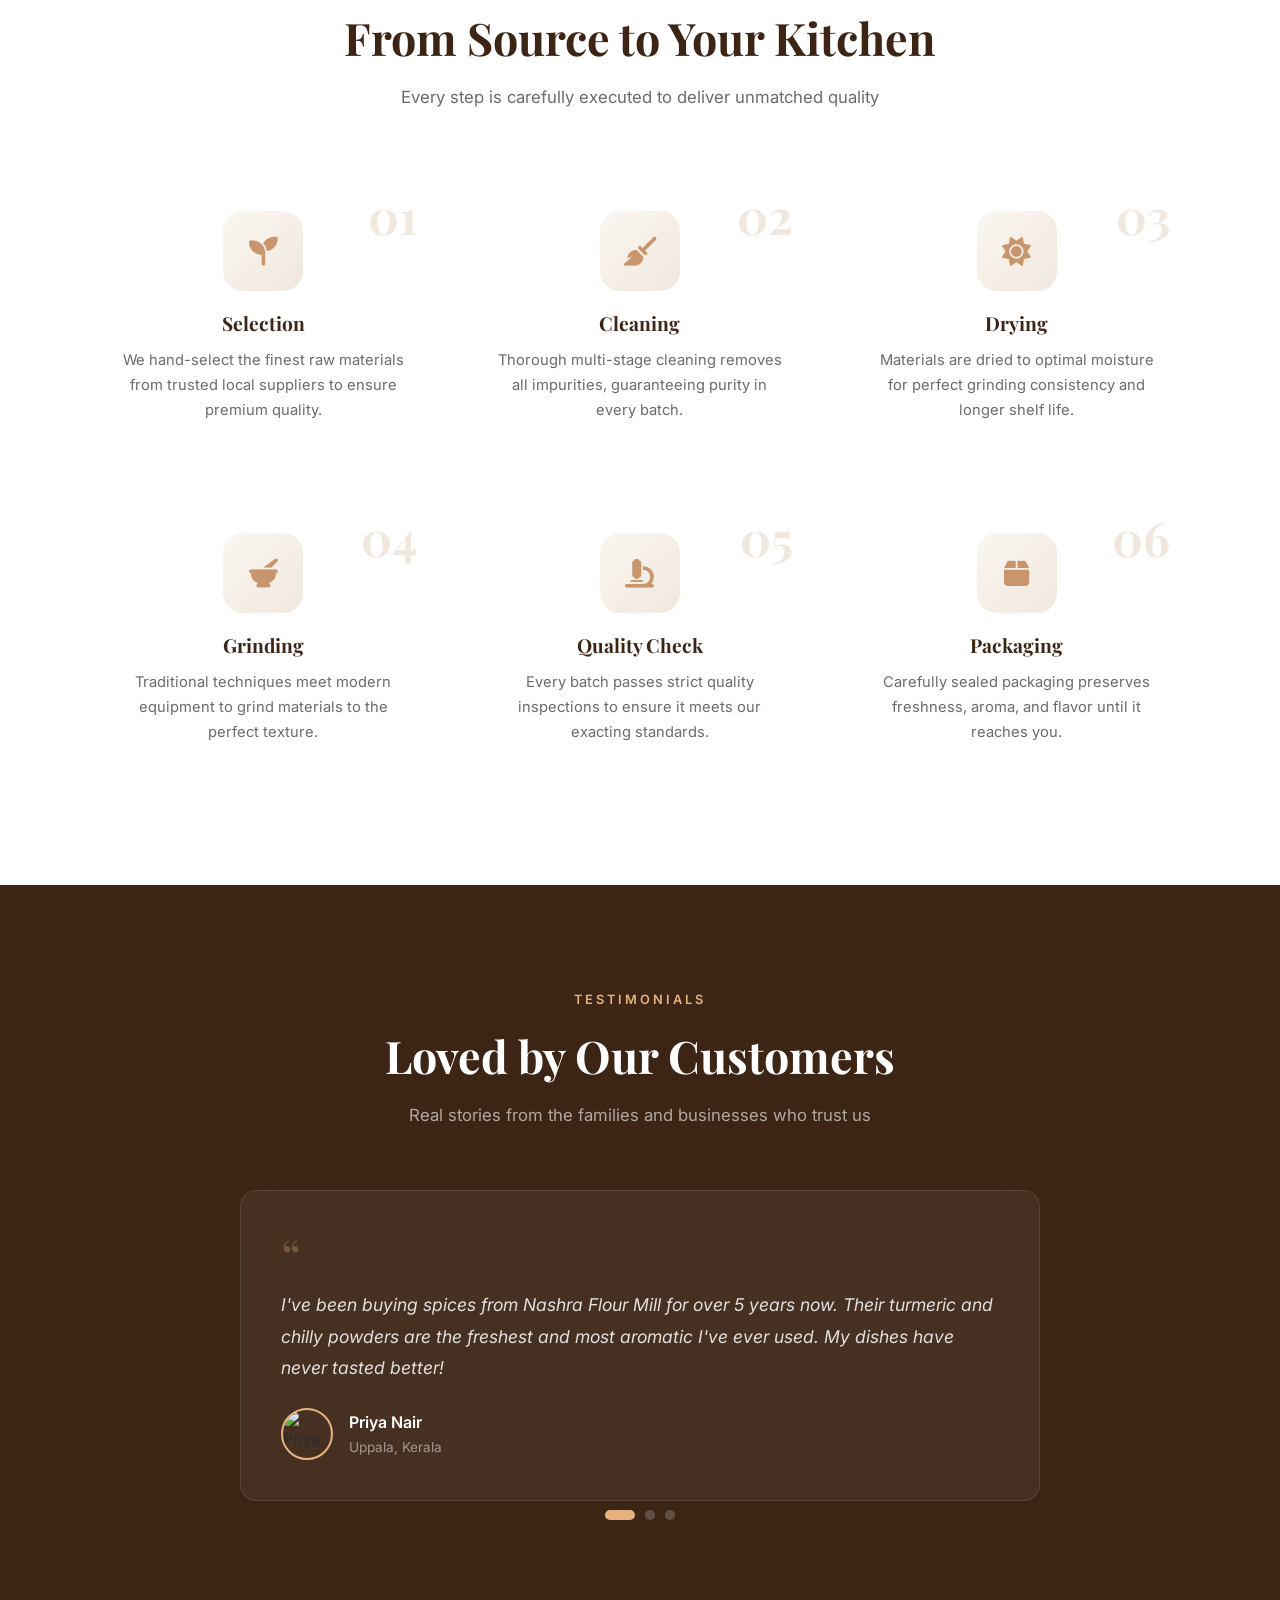
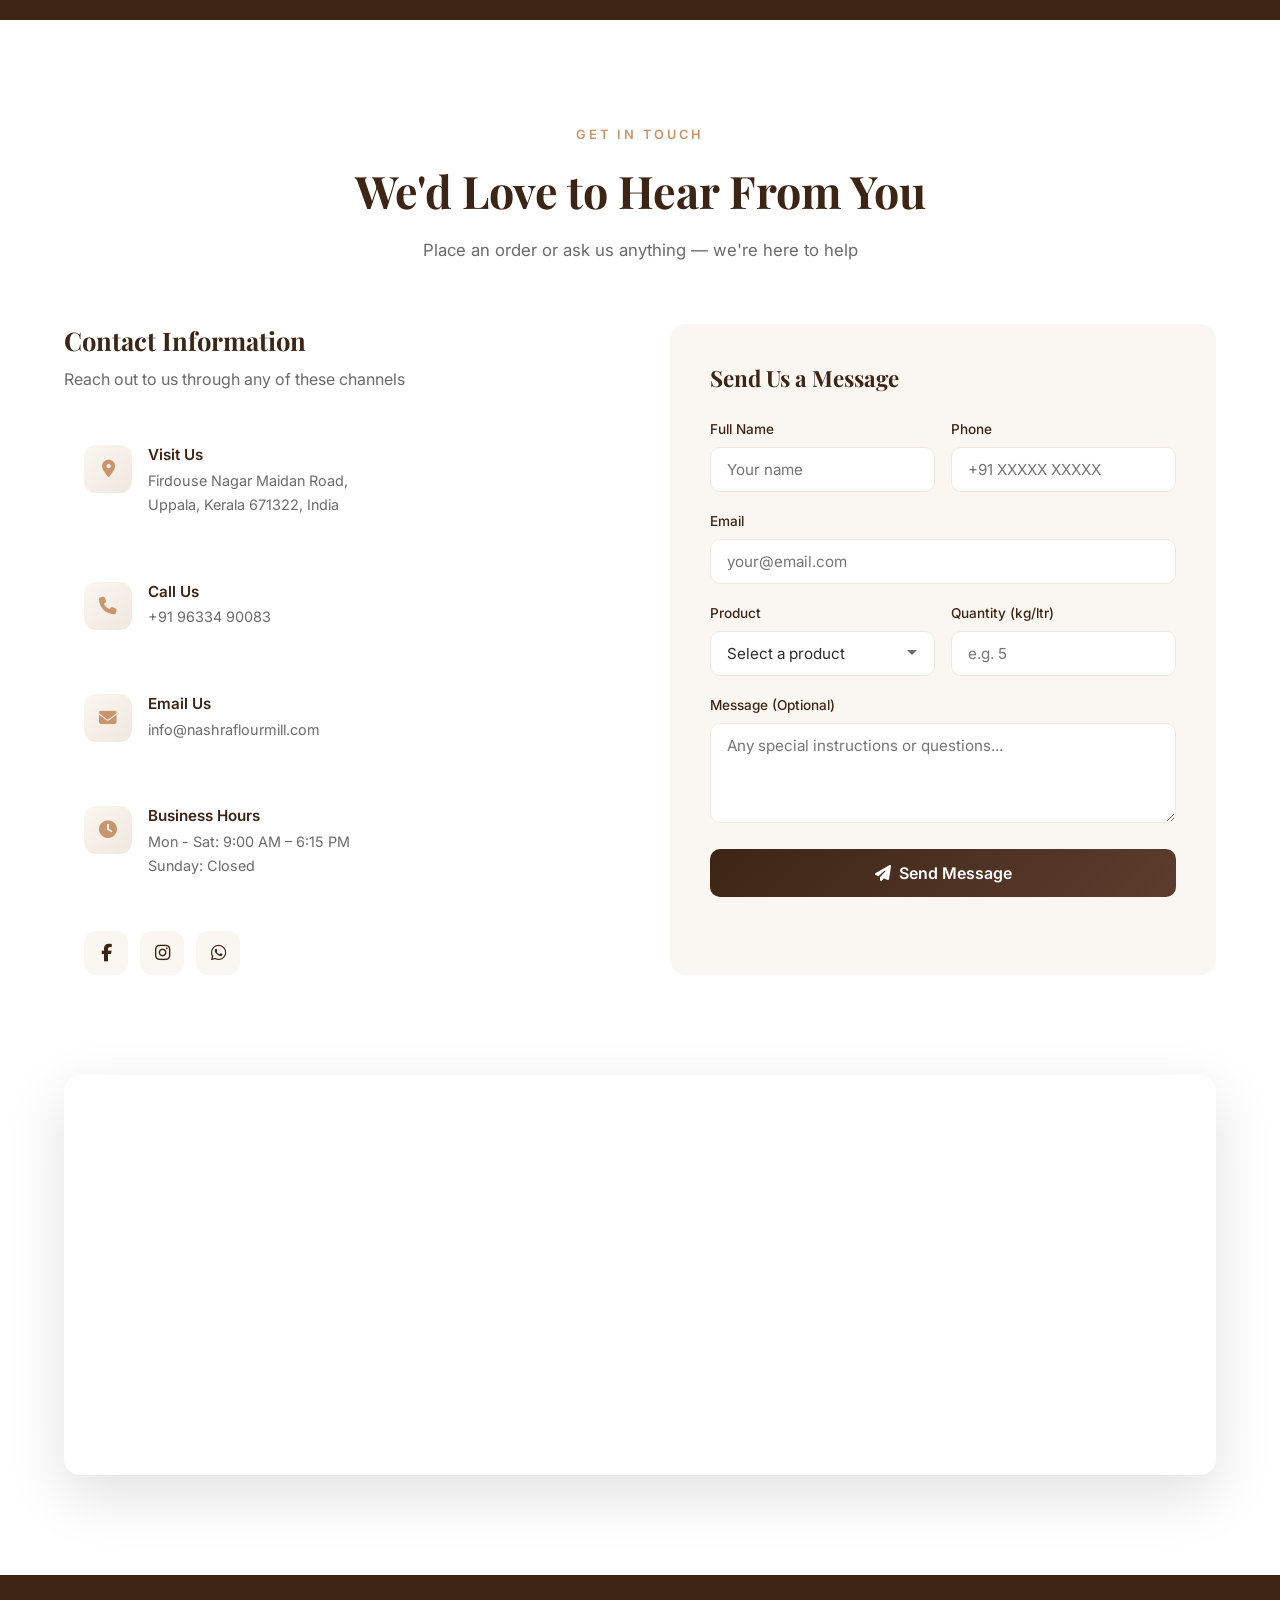
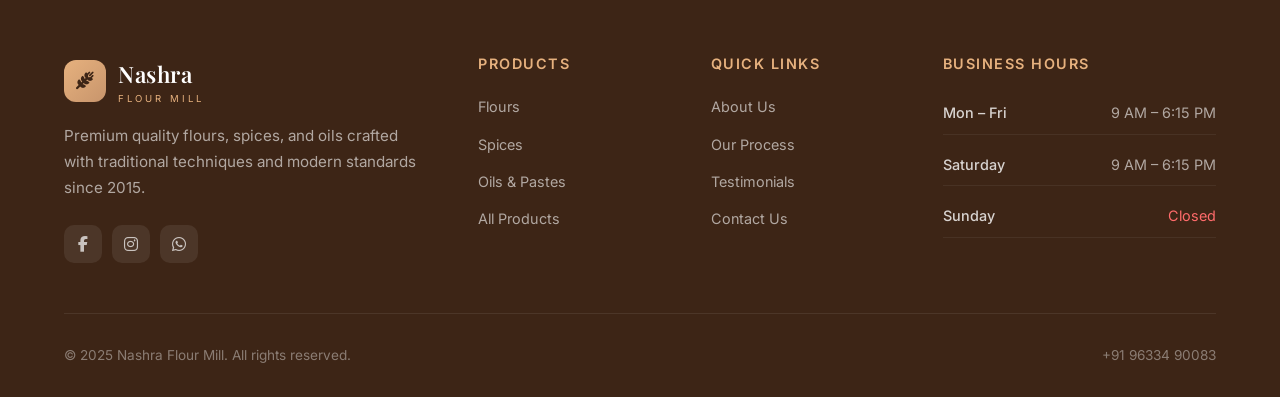
==== commit ef9aa98e: "Add prices.json config for dynamic pricing and update year to 2015 Products and prices are now loade" ====
--- a/index.html
+++ b/index.html
@@ -4,10 +4,10 @@
     <meta charset="UTF-8">
     <meta name="viewport" content="width=device-width, initial-scale=1.0">
     <title>Nashra Flour Mill - Premium Quality Flours & Spices | Uppala, Kerala</title>
-    <meta name="description" content="Nashra Flour Mill - Premium quality flours, spices, and oils since 2005. Traditional milling techniques, 100% pure & natural products from Uppala, Kerala.">
+    <meta name="description" content="Nashra Flour Mill - Premium quality flours, spices, and oils since 2015. Traditional milling techniques, 100% pure & natural products from Uppala, Kerala.">
     <meta name="keywords" content="flour mill, spices, Kerala, Uppala, wheat flour, rice flour, turmeric, chilly powder, coconut oil">
     <meta property="og:title" content="Nashra Flour Mill - Premium Quality Flours & Spices">
-    <meta property="og:description" content="Experience the authentic taste of freshly ground spices and flours since 2005.">
+    <meta property="og:description" content="Experience the authentic taste of freshly ground spices and flours since 2015.">
     <meta property="og:type" content="website">
     <link rel="preconnect" href="https://fonts.googleapis.com">
     <link rel="preconnect" href="https://fonts.gstatic.com" crossorigin>
@@ -1545,10 +1545,10 @@
         <div class="hero-content">
             <div class="hero-badge">
                 <i class="fas fa-star"></i>
-                Trusted Since 2005
+                Trusted Since 2015
             </div>
             <h1>Premium Quality<br><span class="accent">Flours & Spices</span></h1>
-            <p>From our traditional mill in Uppala, Kerala — freshly ground flours, aromatic spices, and pure oils crafted with 20 years of expertise.</p>
+            <p>From our traditional mill in Uppala, Kerala — freshly ground flours, aromatic spices, and pure oils crafted with 10 years of expertise.</p>
             <div class="hero-btns">
                 <a href="#products" class="btn-primary">
                     Explore Products <i class="fas fa-arrow-right"></i>
@@ -1568,7 +1568,7 @@
     <section class="stats-bar">
         <div class="stats-inner reveal">
             <div class="stat-item">
-                <div class="stat-number" data-target="20">0<span>+</span></div>
+                <div class="stat-number" data-target="10">0<span>+</span></div>
                 <div class="stat-label">Years Experience</div>
             </div>
             <div class="stat-item">
@@ -1591,7 +1591,7 @@
         <div class="section-header reveal">
             <div class="section-tag">Our Story</div>
             <h2>A Legacy of Quality & Tradition</h2>
-            <p>Serving the community with premium products milled with care and passion</p>
+            <p>Serving the community with premium products milled with care and passion since 2015</p>
         </div>
         <div class="about-grid">
             <div class="about-image-wrapper reveal">
@@ -1599,13 +1599,13 @@
                     <img src="https://images.unsplash.com/photo-1586444248902-2f64eddc13df?ixlib=rb-4.0.3&auto=format&fit=crop&w=1350&q=80" alt="Nashra Flour Mill - Traditional Milling">
                 </div>
                 <div class="about-experience">
-                    <div class="number">20+</div>
+                    <div class="number">10+</div>
                     <div class="label">Years of Trust</div>
                 </div>
             </div>
             <div class="about-text reveal">
                 <h3>Crafted with Tradition,<br>Delivered with Care</h3>
-                <p>Nashra Flour Mill has been a trusted name in Uppala, Kerala for over two decades. We blend time-honored milling techniques with modern standards to deliver the freshest, most aromatic flours and spices to your kitchen.</p>
+                <p>Nashra Flour Mill has been a trusted name in Uppala, Kerala since 2015. We blend time-honored milling techniques with modern standards to deliver the freshest, most aromatic flours and spices to your kitchen.</p>
                 <p>Our commitment to quality begins with hand-selecting the finest raw materials from trusted suppliers. Every product that leaves our mill meets the highest standards of purity and taste.</p>
                 <div class="about-features">
                     <div class="feature-item">
@@ -1644,204 +1644,8 @@
             <button class="filter-btn" data-category="oils">Oils & Pastes</button>
         </div>
 
-        <div class="product-grid">
-            <!-- Flours -->
-            <div class="product-card reveal" data-type="flours">
-                <div class="product-img">
-                    <img src="https://images.unsplash.com/photo-1574323347407-f5e1c5a1ec21?ixlib=rb-4.0.3&auto=format&fit=crop&w=800&q=80" alt="Wheat Flour" loading="lazy">
-                    <div class="product-badge">Flour</div>
-                </div>
-                <div class="product-info">
-                    <h3>Wheat Flour</h3>
-                    <p>Finely milled wheat flour perfect for chapatis, rotis, and baked goods.</p>
-                    <div class="product-footer">
-                        <div class="product-price">&#8377;40<small>/kg</small></div>
-                        <a href="https://wa.me/919633490083?text=Hi%2C%20I%27d%20like%20to%20order%20Wheat%20Flour" class="product-btn" target="_blank">Order <i class="fas fa-arrow-right"></i></a>
-                    </div>
-                </div>
-            </div>
-
-            <div class="product-card reveal" data-type="flours">
-                <div class="product-img">
-                    <img src="https://images.unsplash.com/photo-1590301157890-4810ed352733?ixlib=rb-4.0.3&auto=format&fit=crop&w=800&q=80" alt="Rice Flour" loading="lazy">
-                    <div class="product-badge">Flour</div>
-                </div>
-                <div class="product-info">
-                    <h3>Rice Flour</h3>
-                    <p>Smooth and fine rice flour ideal for idlis, dosas, and traditional sweets.</p>
-                    <div class="product-footer">
-                        <div class="product-price">&#8377;45<small>/kg</small></div>
-                        <a href="https://wa.me/919633490083?text=Hi%2C%20I%27d%20like%20to%20order%20Rice%20Flour" class="product-btn" target="_blank">Order <i class="fas fa-arrow-right"></i></a>
-                    </div>
-                </div>
-            </div>
-
-            <div class="product-card reveal" data-type="flours">
-                <div class="product-img">
-                    <img src="https://images.unsplash.com/photo-1612197527762-8cfb55b7d307?ixlib=rb-4.0.3&auto=format&fit=crop&w=800&q=80" alt="Puttu Flour" loading="lazy">
-                    <div class="product-badge">Flour</div>
-                </div>
-                <div class="product-info">
-                    <h3>Puttu Flour</h3>
-                    <p>Special blend for soft, fluffy puttu — a traditional Kerala breakfast staple.</p>
-                    <div class="product-footer">
-                        <div class="product-price">&#8377;50<small>/kg</small></div>
-                        <a href="https://wa.me/919633490083?text=Hi%2C%20I%27d%20like%20to%20order%20Puttu%20Flour" class="product-btn" target="_blank">Order <i class="fas fa-arrow-right"></i></a>
-                    </div>
-                </div>
-            </div>
-
-            <!-- Spices -->
-            <div class="product-card reveal" data-type="spices">
-                <div class="product-img">
-                    <img src="https://images.unsplash.com/photo-1596040033229-a9821ebd058d?ixlib=rb-4.0.3&auto=format&fit=crop&w=800&q=80" alt="Kashmiri Chilly Powder" loading="lazy">
-                    <div class="product-badge">Spice</div>
-                </div>
-                <div class="product-info">
-                    <h3>Kashmiri Chilly Powder</h3>
-                    <p>Vibrant red powder that adds beautiful color and mild heat to dishes.</p>
-                    <div class="product-footer">
-                        <div class="product-price">&#8377;180<small>/kg</small></div>
-                        <a href="https://wa.me/919633490083?text=Hi%2C%20I%27d%20like%20to%20order%20Kashmiri%20Chilly%20Powder" class="product-btn" target="_blank">Order <i class="fas fa-arrow-right"></i></a>
-                    </div>
-                </div>
-            </div>
-
-            <div class="product-card reveal" data-type="spices">
-                <div class="product-img">
-                    <img src="https://images.unsplash.com/photo-1532336414038-cf19250c5757?ixlib=rb-4.0.3&auto=format&fit=crop&w=800&q=80" alt="Spicy Chilly Powder" loading="lazy">
-                    <div class="product-badge">Spice</div>
-                </div>
-                <div class="product-info">
-                    <h3>Spicy Chilly Powder</h3>
-                    <p>Hot and aromatic chilly powder for a fiery kick in curries and dishes.</p>
-                    <div class="product-footer">
-                        <div class="product-price">&#8377;160<small>/kg</small></div>
-                        <a href="https://wa.me/919633490083?text=Hi%2C%20I%27d%20like%20to%20order%20Spicy%20Chilly%20Powder" class="product-btn" target="_blank">Order <i class="fas fa-arrow-right"></i></a>
-                    </div>
-                </div>
-            </div>
-
-            <div class="product-card reveal" data-type="spices">
-                <div class="product-img">
-                    <img src="https://images.unsplash.com/photo-1615485290382-441e4d049cb5?ixlib=rb-4.0.3&auto=format&fit=crop&w=800&q=80" alt="Turmeric Powder" loading="lazy">
-                    <div class="product-badge">Spice</div>
-                </div>
-                <div class="product-info">
-                    <h3>Turmeric Powder</h3>
-                    <p>Bright golden turmeric with earthy flavor and powerful health benefits.</p>
-                    <div class="product-footer">
-                        <div class="product-price">&#8377;200<small>/kg</small></div>
-                        <a href="https://wa.me/919633490083?text=Hi%2C%20I%27d%20like%20to%20order%20Turmeric%20Powder" class="product-btn" target="_blank">Order <i class="fas fa-arrow-right"></i></a>
-                    </div>
-                </div>
-            </div>
-
-            <div class="product-card reveal" data-type="spices">
-                <div class="product-img">
-                    <img src="https://images.unsplash.com/photo-1599789197514-47270cd526b4?ixlib=rb-4.0.3&auto=format&fit=crop&w=800&q=80" alt="Coriander Powder" loading="lazy">
-                    <div class="product-badge">Spice</div>
-                </div>
-                <div class="product-info">
-                    <h3>Coriander Powder</h3>
-                    <p>Aromatic coriander that adds a warm, nutty flavor to your dishes.</p>
-                    <div class="product-footer">
-                        <div class="product-price">&#8377;140<small>/kg</small></div>
-                        <a href="https://wa.me/919633490083?text=Hi%2C%20I%27d%20like%20to%20order%20Coriander%20Powder" class="product-btn" target="_blank">Order <i class="fas fa-arrow-right"></i></a>
-                    </div>
-                </div>
-            </div>
-
-            <div class="product-card reveal" data-type="spices">
-                <div class="product-img">
-                    <img src="https://images.unsplash.com/photo-1596046416768-257c5de2cf2f?ixlib=rb-4.0.3&auto=format&fit=crop&w=800&q=80" alt="Jeera (Cumin) Powder" loading="lazy">
-                    <div class="product-badge">Spice</div>
-                </div>
-                <div class="product-info">
-                    <h3>Jeera Powder</h3>
-                    <p>Freshly ground cumin with an intense, warm aroma for your recipes.</p>
-                    <div class="product-footer">
-                        <div class="product-price">&#8377;220<small>/kg</small></div>
-                        <a href="https://wa.me/919633490083?text=Hi%2C%20I%27d%20like%20to%20order%20Jeera%20Powder" class="product-btn" target="_blank">Order <i class="fas fa-arrow-right"></i></a>
-                    </div>
-                </div>
-            </div>
-
-            <div class="product-card reveal" data-type="spices">
-                <div class="product-img">
-                    <img src="https://images.unsplash.com/photo-1599789197780-9a32a80c6816?ixlib=rb-4.0.3&auto=format&fit=crop&w=800&q=80" alt="Pepper Powder" loading="lazy">
-                    <div class="product-badge">Spice</div>
-                </div>
-                <div class="product-info">
-                    <h3>Pepper Powder</h3>
-                    <p>Pungent black pepper powder that adds a spicy kick to any dish.</p>
-                    <div class="product-footer">
-                        <div class="product-price">&#8377;280<small>/kg</small></div>
-                        <a href="https://wa.me/919633490083?text=Hi%2C%20I%27d%20like%20to%20order%20Pepper%20Powder" class="product-btn" target="_blank">Order <i class="fas fa-arrow-right"></i></a>
-                    </div>
-                </div>
-            </div>
-
-            <div class="product-card reveal" data-type="spices">
-                <div class="product-img">
-                    <img src="https://images.unsplash.com/photo-1599789198489-e88cf4228b96?ixlib=rb-4.0.3&auto=format&fit=crop&w=800&q=80" alt="Badi Saunf (Fennel)" loading="lazy">
-                    <div class="product-badge">Spice</div>
-                </div>
-                <div class="product-info">
-                    <h3>Badi Saunf</h3>
-                    <p>Premium quality fennel seeds with a sweet, anise-like flavor.</p>
-                    <div class="product-footer">
-                        <div class="product-price">&#8377;190<small>/kg</small></div>
-                        <a href="https://wa.me/919633490083?text=Hi%2C%20I%27d%20like%20to%20order%20Badi%20Saunf" class="product-btn" target="_blank">Order <i class="fas fa-arrow-right"></i></a>
-                    </div>
-                </div>
-            </div>
-
-            <div class="product-card reveal" data-type="spices">
-                <div class="product-img">
-                    <img src="https://images.unsplash.com/photo-1596046503918-2c7ce4c65169?ixlib=rb-4.0.3&auto=format&fit=crop&w=800&q=80" alt="Garam Masala" loading="lazy">
-                    <div class="product-badge">Spice</div>
-                </div>
-                <div class="product-info">
-                    <h3>Garam Masala</h3>
-                    <p>A rich blend of ground spices to add warmth and depth to Indian cuisine.</p>
-                    <div class="product-footer">
-                        <div class="product-price">&#8377;250<small>/kg</small></div>
-                        <a href="https://wa.me/919633490083?text=Hi%2C%20I%27d%20like%20to%20order%20Garam%20Masala" class="product-btn" target="_blank">Order <i class="fas fa-arrow-right"></i></a>
-                    </div>
-                </div>
-            </div>
-
-            <!-- Oils & Pastes -->
-            <div class="product-card reveal" data-type="oils">
-                <div class="product-img">
-                    <img src="https://images.unsplash.com/photo-1474979266404-7eaacbcd87c5?ixlib=rb-4.0.3&auto=format&fit=crop&w=800&q=80" alt="Coconut Oil" loading="lazy">
-                    <div class="product-badge">Oil</div>
-                </div>
-                <div class="product-info">
-                    <h3>Coconut Oil</h3>
-                    <p>Pure, cold-pressed coconut oil with a rich aroma and health benefits.</p>
-                    <div class="product-footer">
-                        <div class="product-price">&#8377;180<small>/ltr</small></div>
-                        <a href="https://wa.me/919633490083?text=Hi%2C%20I%27d%20like%20to%20order%20Coconut%20Oil" class="product-btn" target="_blank">Order <i class="fas fa-arrow-right"></i></a>
-                    </div>
-                </div>
-            </div>
-
-            <div class="product-card reveal" data-type="oils">
-                <div class="product-img">
-                    <img src="https://images.unsplash.com/photo-1589881133595-a3c085cb731d?ixlib=rb-4.0.3&auto=format&fit=crop&w=800&q=80" alt="Coconut Paste" loading="lazy">
-                    <div class="product-badge">Paste</div>
-                </div>
-                <div class="product-info">
-                    <h3>Coconut Paste</h3>
-                    <p>Smooth, creamy coconut paste perfect for curries and traditional dishes.</p>
-                    <div class="product-footer">
-                        <div class="product-price">&#8377;120<small>/kg</small></div>
-                        <a href="https://wa.me/919633490083?text=Hi%2C%20I%27d%20like%20to%20order%20Coconut%20Paste" class="product-btn" target="_blank">Order <i class="fas fa-arrow-right"></i></a>
-                    </div>
-                </div>
-            </div>
+        <div class="product-grid" id="productGrid">
+            <!-- Products loaded dynamically from prices.json -->
         </div>
     </section>
 
@@ -2014,20 +1818,7 @@
                             <label for="product">Product</label>
                             <select id="product" required>
                                 <option value="">Select a product</option>
-                                <option value="Wheat Flour">Wheat Flour</option>
-                                <option value="Rice Flour">Rice Flour</option>
-                                <option value="Puttu Flour">Puttu Flour</option>
-                                <option value="Kashmiri Chilly Powder">Kashmiri Chilly Powder</option>
-                                <option value="Spicy Chilly Powder">Spicy Chilly Powder</option>
-                                <option value="Turmeric Powder">Turmeric Powder</option>
-                                <option value="Coriander Powder">Coriander Powder</option>
-                                <option value="Jeera Powder">Jeera Powder</option>
-                                <option value="Pepper Powder">Pepper Powder</option>
-                                <option value="Badi Saunf">Badi Saunf</option>
-                                <option value="Garam Masala">Garam Masala</option>
-                                <option value="Coconut Oil">Coconut Oil</option>
-                                <option value="Coconut Paste">Coconut Paste</option>
-                                <option value="Other">Other</option>
+                                <!-- Options loaded dynamically from prices.json -->
                             </select>
                         </div>
                         <div class="form-group">
@@ -2065,7 +1856,7 @@
                         <span>Flour Mill</span>
                     </div>
                 </a>
-                <p>Premium quality flours, spices, and oils crafted with traditional techniques and modern standards since 2005.</p>
+                <p>Premium quality flours, spices, and oils crafted with traditional techniques and modern standards since 2015.</p>
                 <div class="footer-social">
                     <a href="#" aria-label="Facebook"><i class="fab fa-facebook-f"></i></a>
                     <a href="#" aria-label="Instagram"><i class="fab fa-instagram"></i></a>
@@ -2119,6 +1910,53 @@
     </button>
 
     <script>
+        // Load products from prices.json
+        async function loadProducts() {
+            try {
+                const res = await fetch('prices.json');
+                const data = await res.json();
+                const grid = document.getElementById('productGrid');
+                const select = document.getElementById('product');
+                const phone = '919633490083';
+
+                Object.values(data.products).forEach(p => {
+                    const encodedName = encodeURIComponent(p.name);
+                    const card = document.createElement('div');
+                    card.className = 'product-card reveal';
+                    card.dataset.type = p.category;
+                    card.innerHTML = `
+                        <div class="product-img">
+                            <img src="${p.image}" alt="${p.name}" loading="lazy">
+                            <div class="product-badge">${p.badge}</div>
+                        </div>
+                        <div class="product-info">
+                            <h3>${p.name}</h3>
+                            <p>${p.description}</p>
+                            <div class="product-footer">
+                                <div class="product-price">&#8377;${p.price}<small>/${p.unit}</small></div>
+                                <a href="https://wa.me/${phone}?text=Hi%2C%20I%27d%20like%20to%20order%20${encodedName}" class="product-btn" target="_blank">Order <i class="fas fa-arrow-right"></i></a>
+                            </div>
+                        </div>`;
+                    grid.appendChild(card);
+
+                    const option = document.createElement('option');
+                    option.value = p.name;
+                    option.textContent = `${p.name} — ₹${p.price}/${p.unit}`;
+                    select.appendChild(option);
+                });
+
+                const otherOption = document.createElement('option');
+                otherOption.value = 'Other';
+                otherOption.textContent = 'Other';
+                select.appendChild(otherOption);
+
+                // Observe new cards for reveal animation
+                document.querySelectorAll('.product-card.reveal').forEach(el => revealObserver.observe(el));
+            } catch (e) {
+                console.error('Failed to load prices:', e);
+            }
+        }
+
         // Preloader
         window.addEventListener('load', () => {
             setTimeout(() => {
@@ -2159,6 +1997,9 @@
         }, { threshold: 0.1, rootMargin: '0px 0px -50px 0px' });
 
         document.querySelectorAll('.reveal').forEach(el => revealObserver.observe(el));
+
+        // Load products from config
+        loadProducts();
 
         // Animated counters
         const counterObserver = new IntersectionObserver((entries) => {
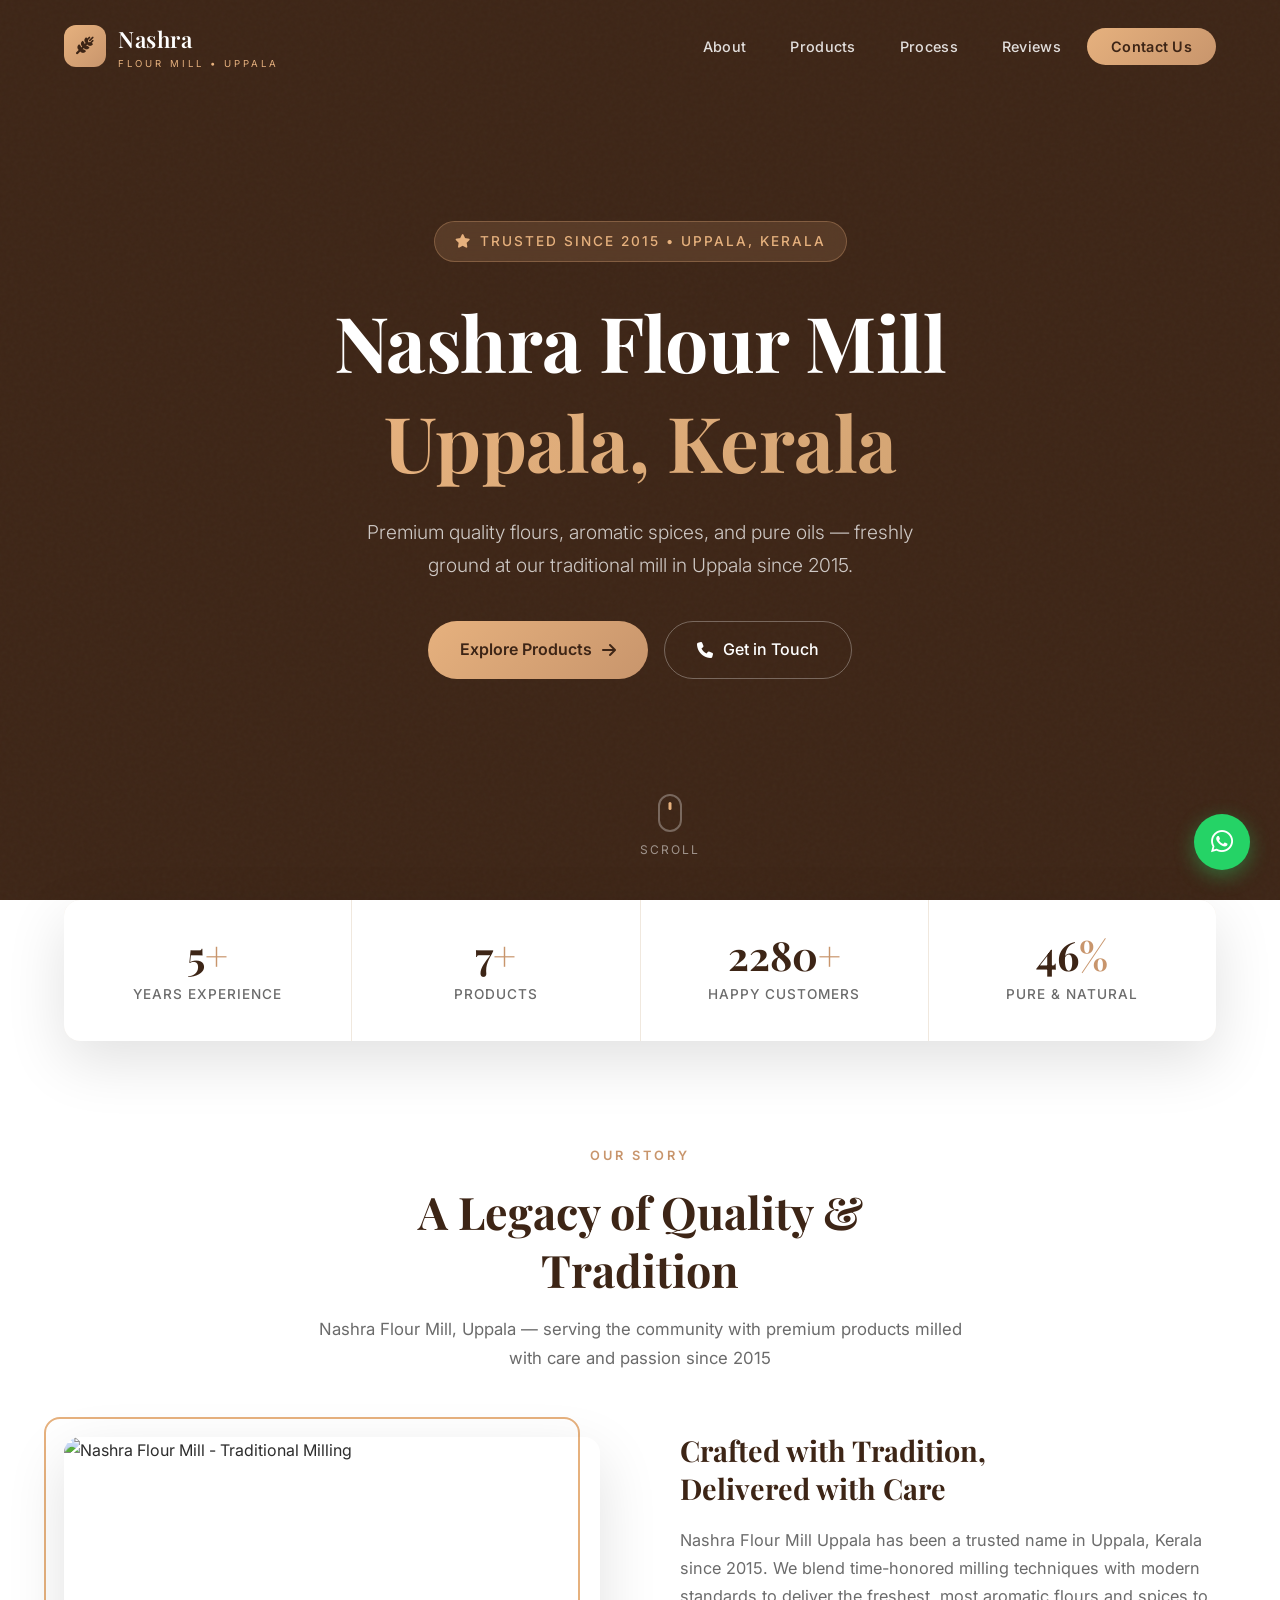
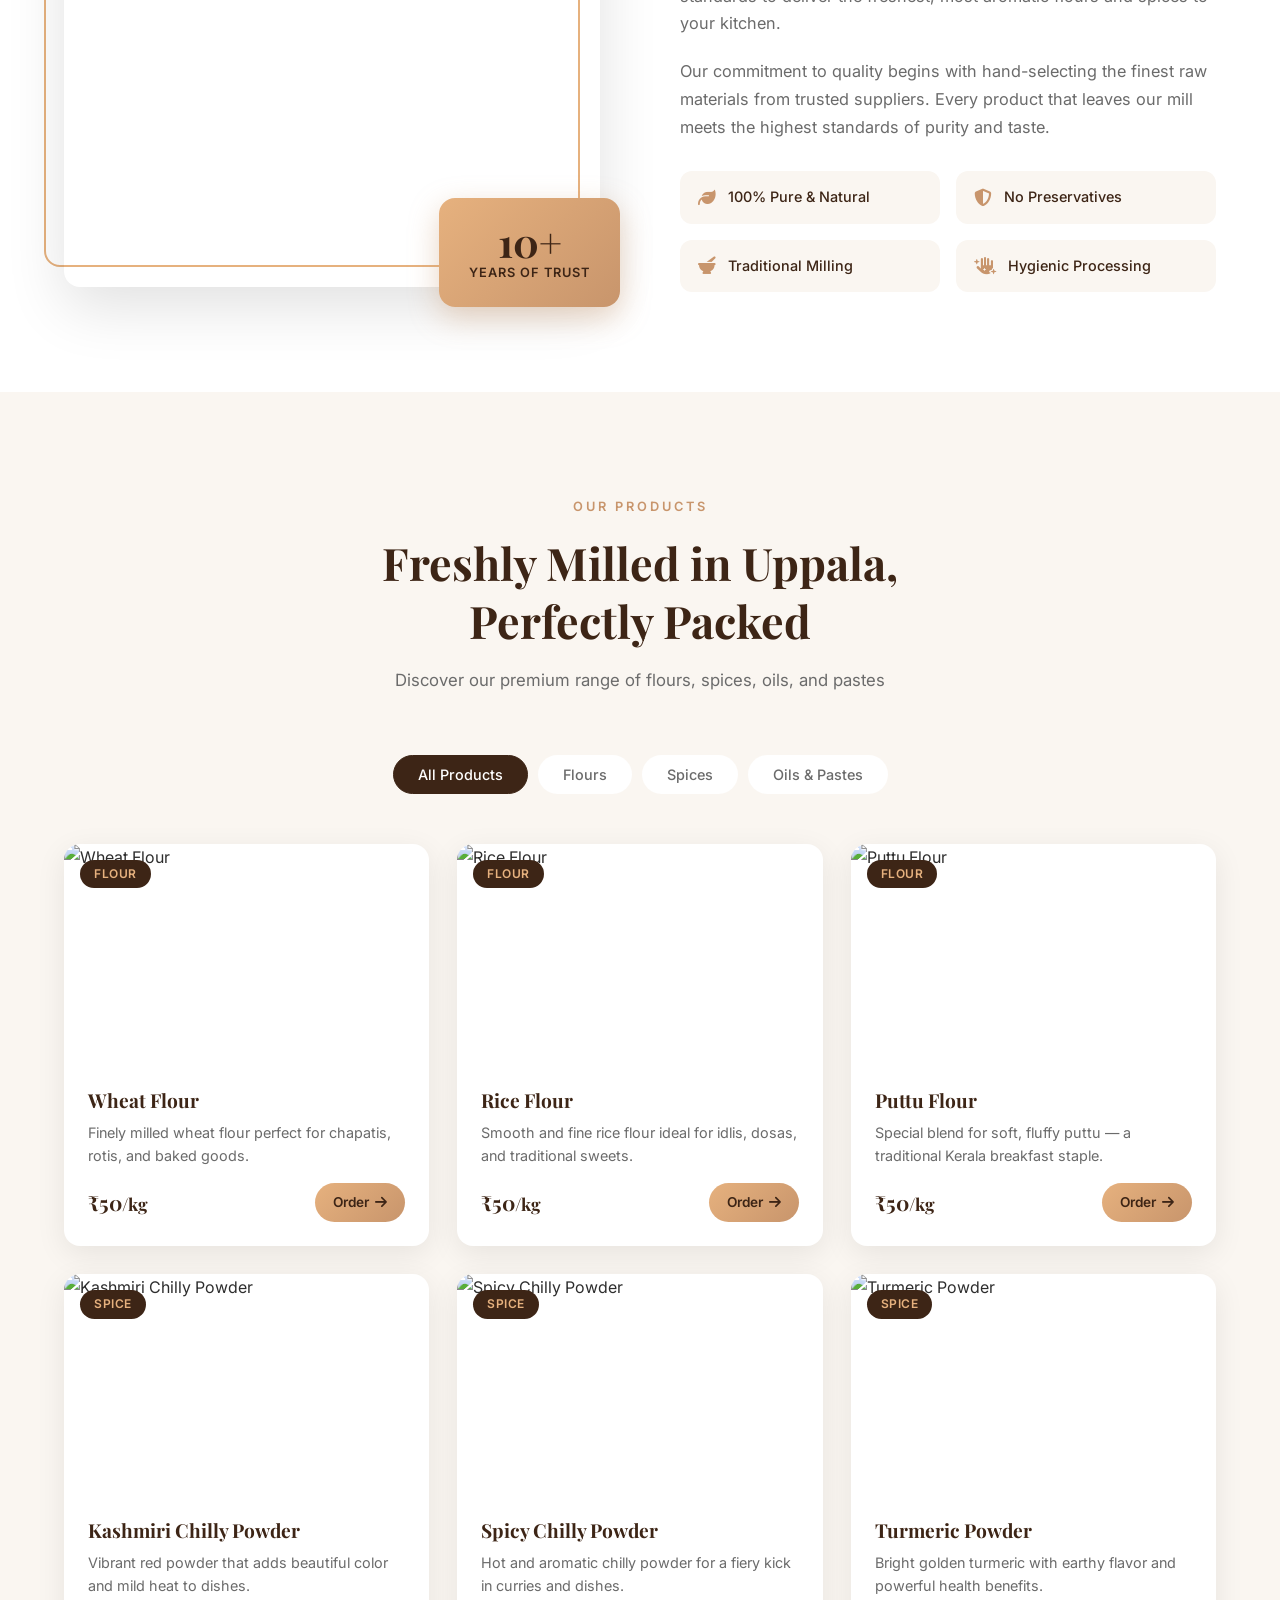
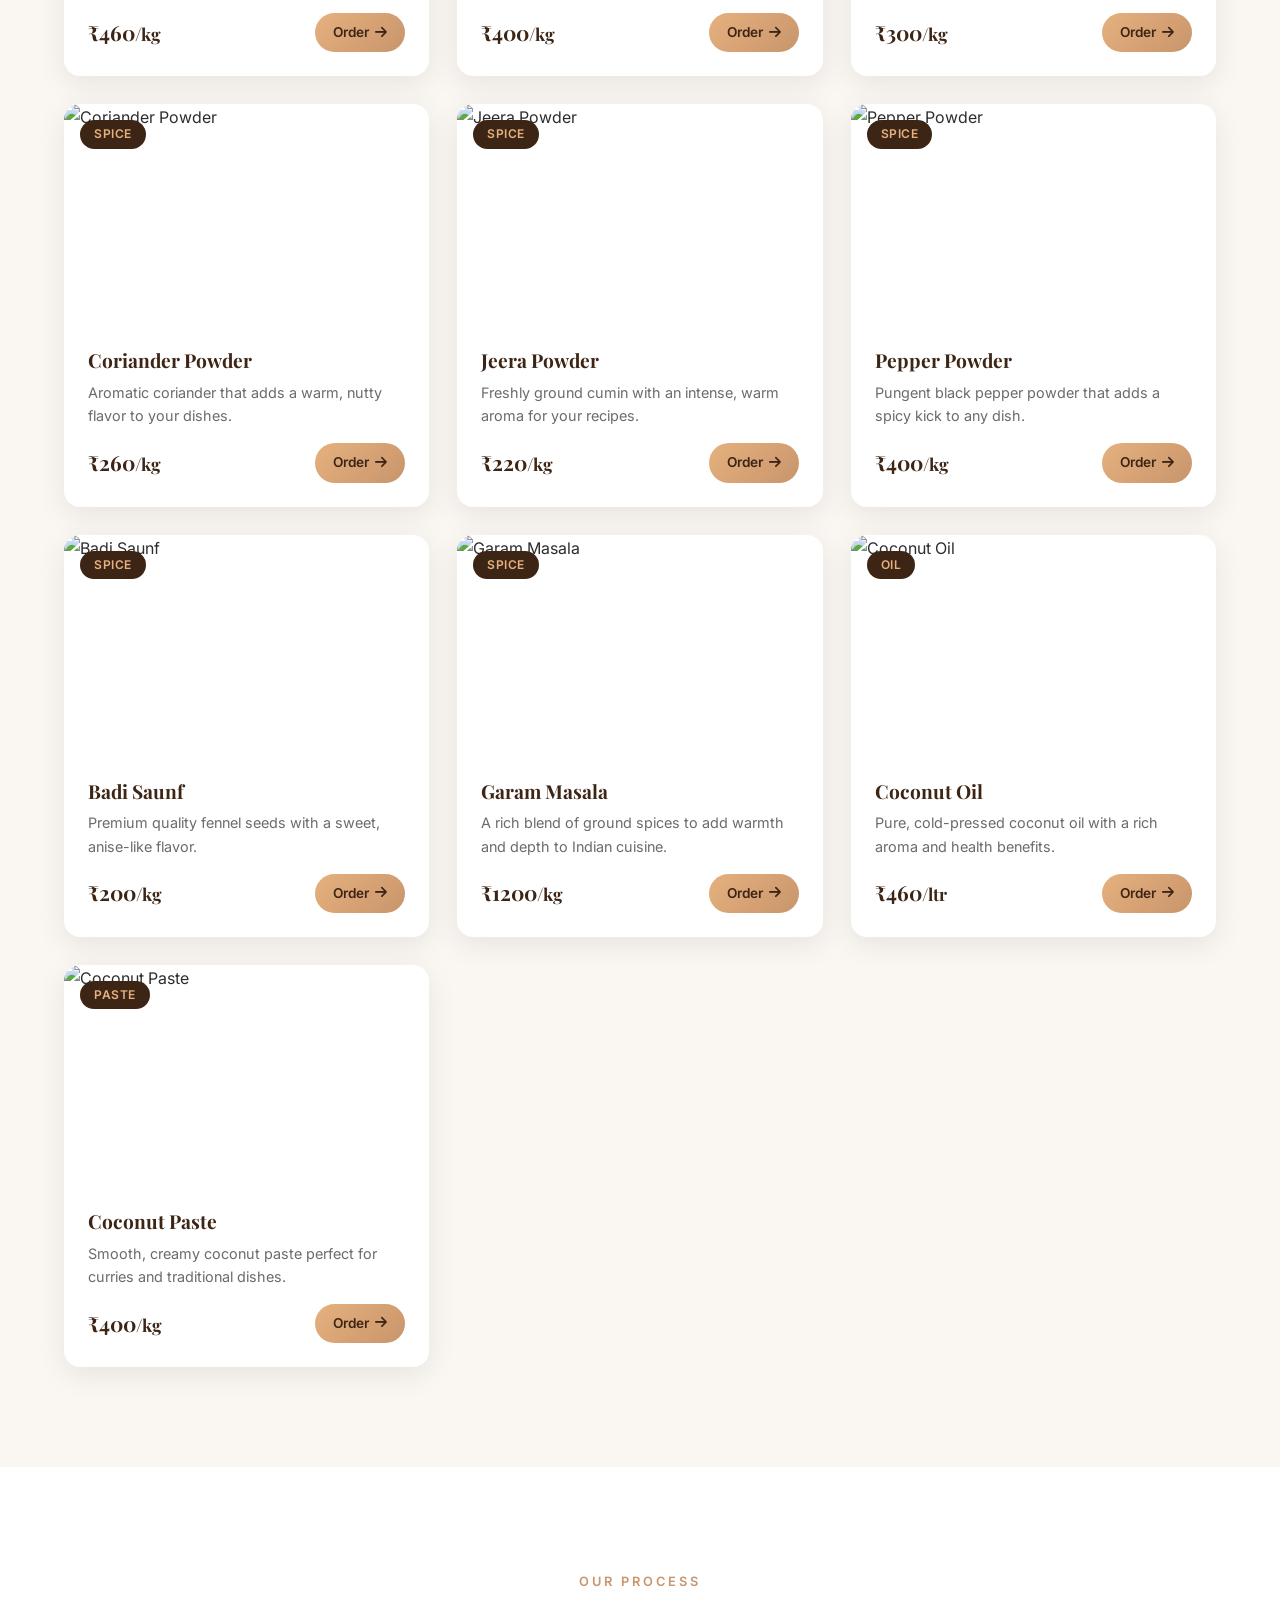
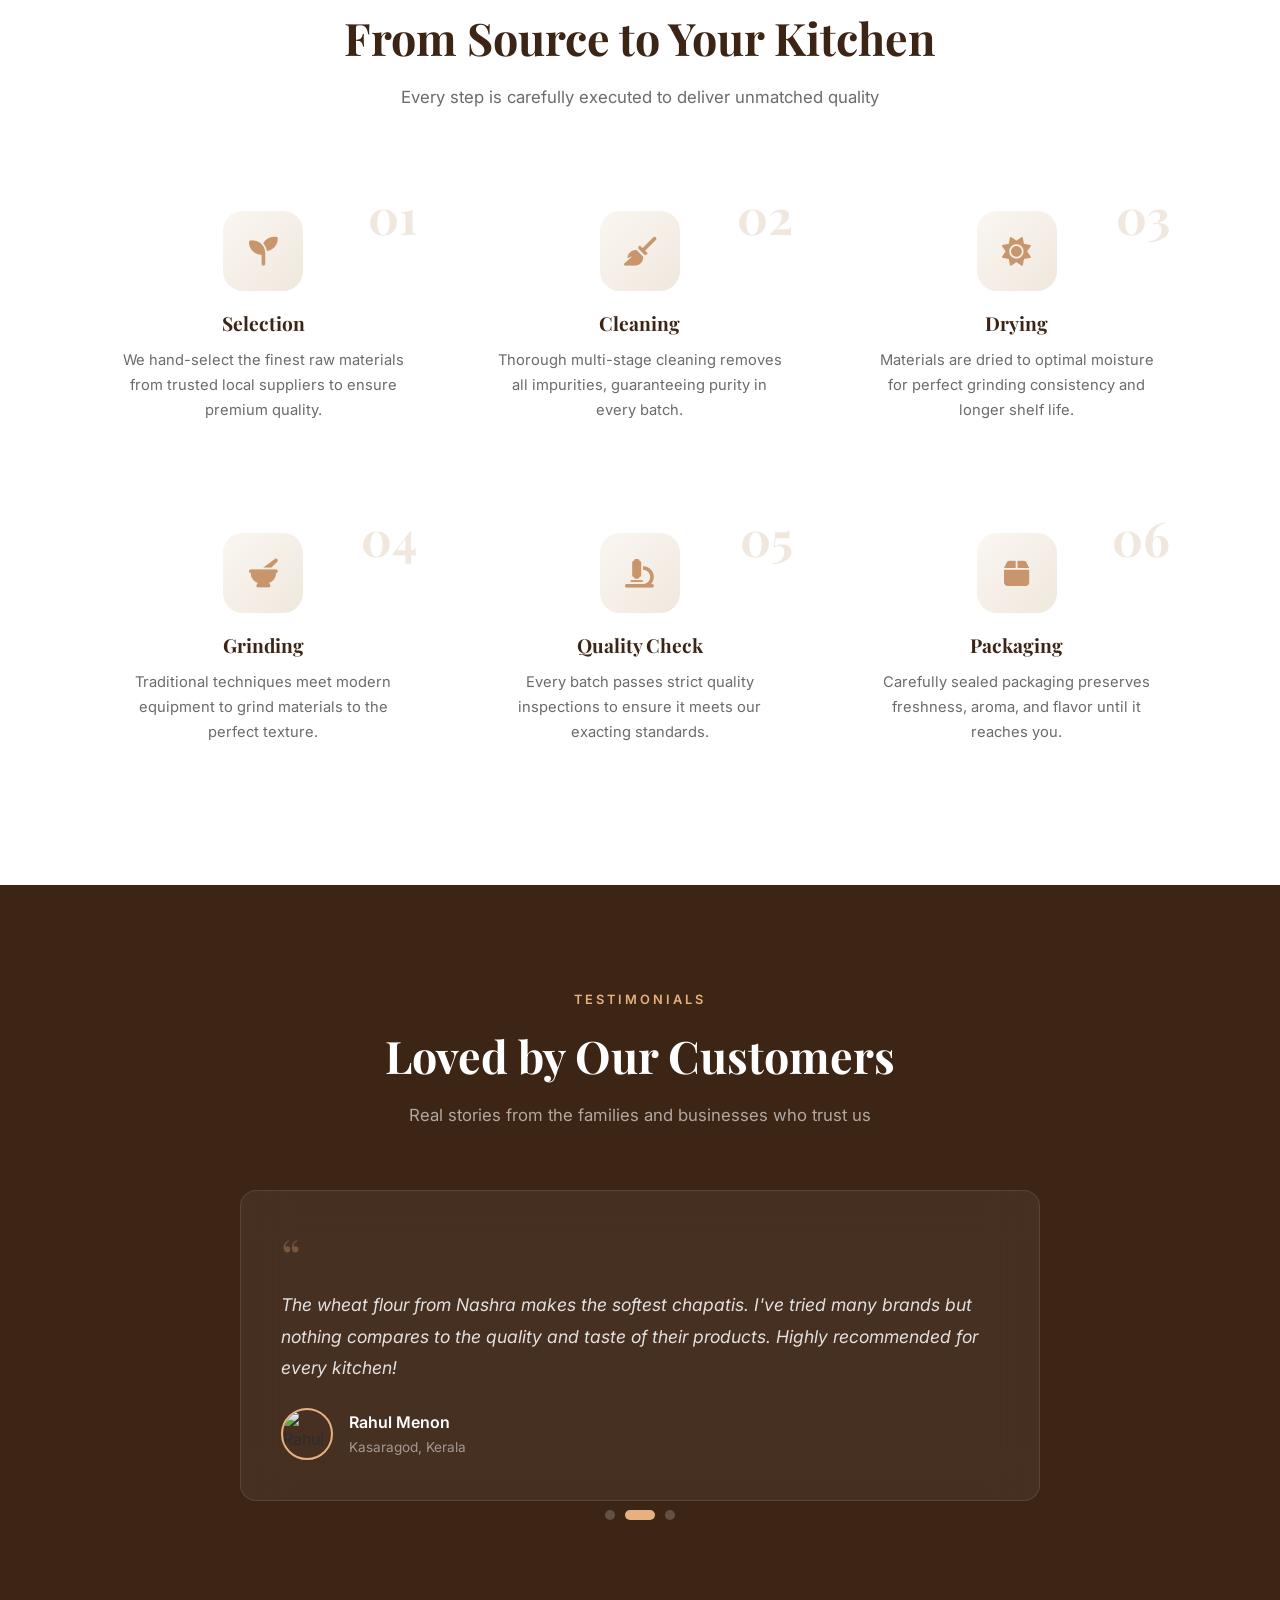
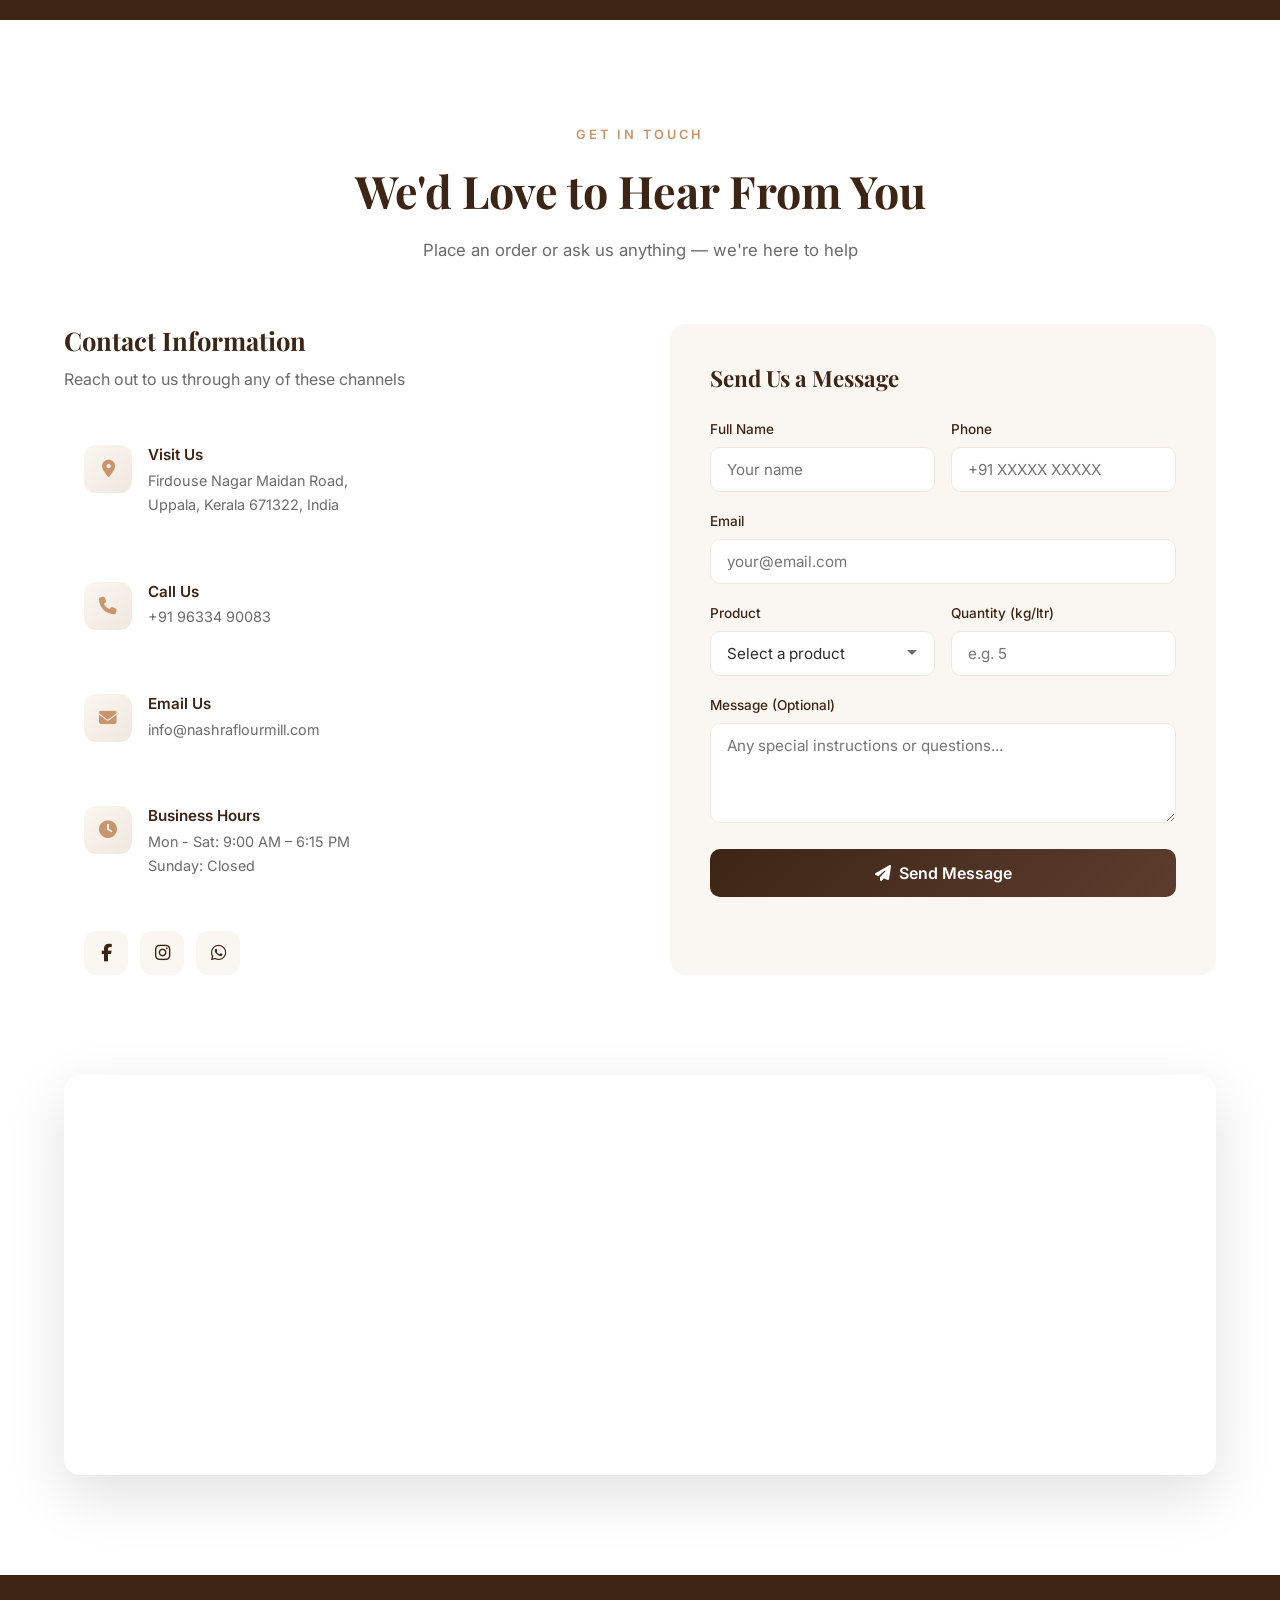
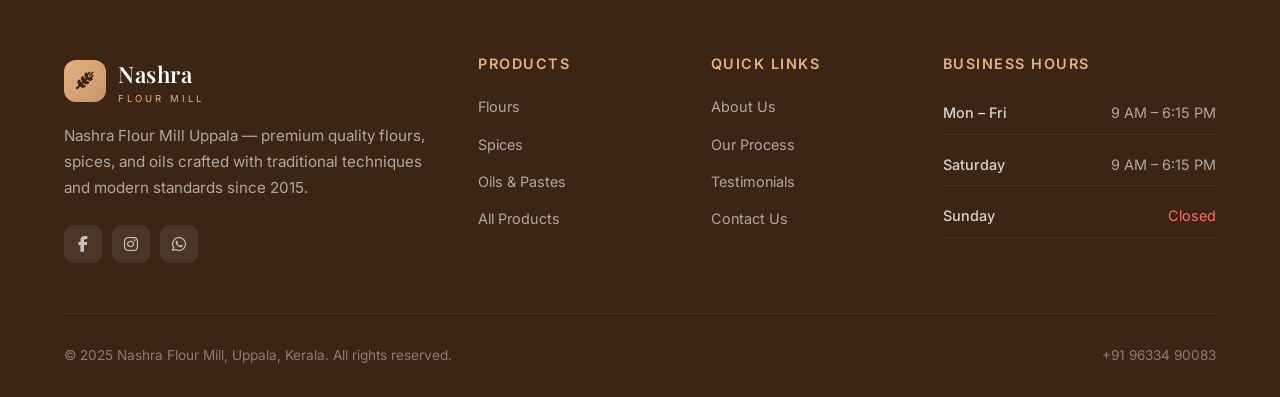
==== commit cc128b6e: "Fix product images with verified Pexels photos and add Uppala branding All product images replaced w" ====
--- a/index.html
+++ b/index.html
@@ -6,8 +6,8 @@
     <title>Nashra Flour Mill - Premium Quality Flours & Spices | Uppala, Kerala</title>
     <meta name="description" content="Nashra Flour Mill - Premium quality flours, spices, and oils since 2015. Traditional milling techniques, 100% pure & natural products from Uppala, Kerala.">
     <meta name="keywords" content="flour mill, spices, Kerala, Uppala, wheat flour, rice flour, turmeric, chilly powder, coconut oil">
-    <meta property="og:title" content="Nashra Flour Mill - Premium Quality Flours & Spices">
-    <meta property="og:description" content="Experience the authentic taste of freshly ground spices and flours since 2015.">
+    <meta property="og:title" content="Nashra Flour Mill Uppala - Premium Quality Flours & Spices">
+    <meta property="og:description" content="Nashra Flour Mill Uppala - Experience the authentic taste of freshly ground spices and flours since 2015.">
     <meta property="og:type" content="website">
     <link rel="preconnect" href="https://fonts.googleapis.com">
     <link rel="preconnect" href="https://fonts.gstatic.com" crossorigin>
@@ -1520,7 +1520,7 @@
             <div class="logo-icon"><i class="fas fa-wheat-awn"></i></div>
             <div class="logo-text">
                 Nashra
-                <span>Flour Mill</span>
+                <span>Flour Mill &bull; Uppala</span>
             </div>
         </a>
         <ul class="nav-links" id="navLinks">
@@ -1545,10 +1545,10 @@
         <div class="hero-content">
             <div class="hero-badge">
                 <i class="fas fa-star"></i>
-                Trusted Since 2015
-            </div>
-            <h1>Premium Quality<br><span class="accent">Flours & Spices</span></h1>
-            <p>From our traditional mill in Uppala, Kerala — freshly ground flours, aromatic spices, and pure oils crafted with 10 years of expertise.</p>
+                Trusted Since 2015 &bull; Uppala, Kerala
+            </div>
+            <h1>Nashra Flour Mill<br><span class="accent">Uppala, Kerala</span></h1>
+            <p>Premium quality flours, aromatic spices, and pure oils — freshly ground at our traditional mill in Uppala since 2015.</p>
             <div class="hero-btns">
                 <a href="#products" class="btn-primary">
                     Explore Products <i class="fas fa-arrow-right"></i>
@@ -1591,7 +1591,7 @@
         <div class="section-header reveal">
             <div class="section-tag">Our Story</div>
             <h2>A Legacy of Quality & Tradition</h2>
-            <p>Serving the community with premium products milled with care and passion since 2015</p>
+            <p>Nashra Flour Mill, Uppala — serving the community with premium products milled with care and passion since 2015</p>
         </div>
         <div class="about-grid">
             <div class="about-image-wrapper reveal">
@@ -1605,7 +1605,7 @@
             </div>
             <div class="about-text reveal">
                 <h3>Crafted with Tradition,<br>Delivered with Care</h3>
-                <p>Nashra Flour Mill has been a trusted name in Uppala, Kerala since 2015. We blend time-honored milling techniques with modern standards to deliver the freshest, most aromatic flours and spices to your kitchen.</p>
+                <p>Nashra Flour Mill Uppala has been a trusted name in Uppala, Kerala since 2015. We blend time-honored milling techniques with modern standards to deliver the freshest, most aromatic flours and spices to your kitchen.</p>
                 <p>Our commitment to quality begins with hand-selecting the finest raw materials from trusted suppliers. Every product that leaves our mill meets the highest standards of purity and taste.</p>
                 <div class="about-features">
                     <div class="feature-item">
@@ -1633,7 +1633,7 @@
     <section id="products" class="section products">
         <div class="section-header reveal">
             <div class="section-tag">Our Products</div>
-            <h2>Freshly Milled, Perfectly Packed</h2>
+            <h2>Freshly Milled in Uppala, Perfectly Packed</h2>
             <p>Discover our premium range of flours, spices, oils, and pastes</p>
         </div>
 
@@ -1856,7 +1856,7 @@
                         <span>Flour Mill</span>
                     </div>
                 </a>
-                <p>Premium quality flours, spices, and oils crafted with traditional techniques and modern standards since 2015.</p>
+                <p>Nashra Flour Mill Uppala — premium quality flours, spices, and oils crafted with traditional techniques and modern standards since 2015.</p>
                 <div class="footer-social">
                     <a href="#" aria-label="Facebook"><i class="fab fa-facebook-f"></i></a>
                     <a href="#" aria-label="Instagram"><i class="fab fa-instagram"></i></a>
@@ -1891,7 +1891,7 @@
             </div>
         </div>
         <div class="footer-bottom">
-            <p>&copy; 2025 Nashra Flour Mill. All rights reserved.</p>
+            <p>&copy; 2025 Nashra Flour Mill, Uppala, Kerala. All rights reserved.</p>
             <a href="tel:+919633490083">+91 96334 90083</a>
         </div>
     </footer>
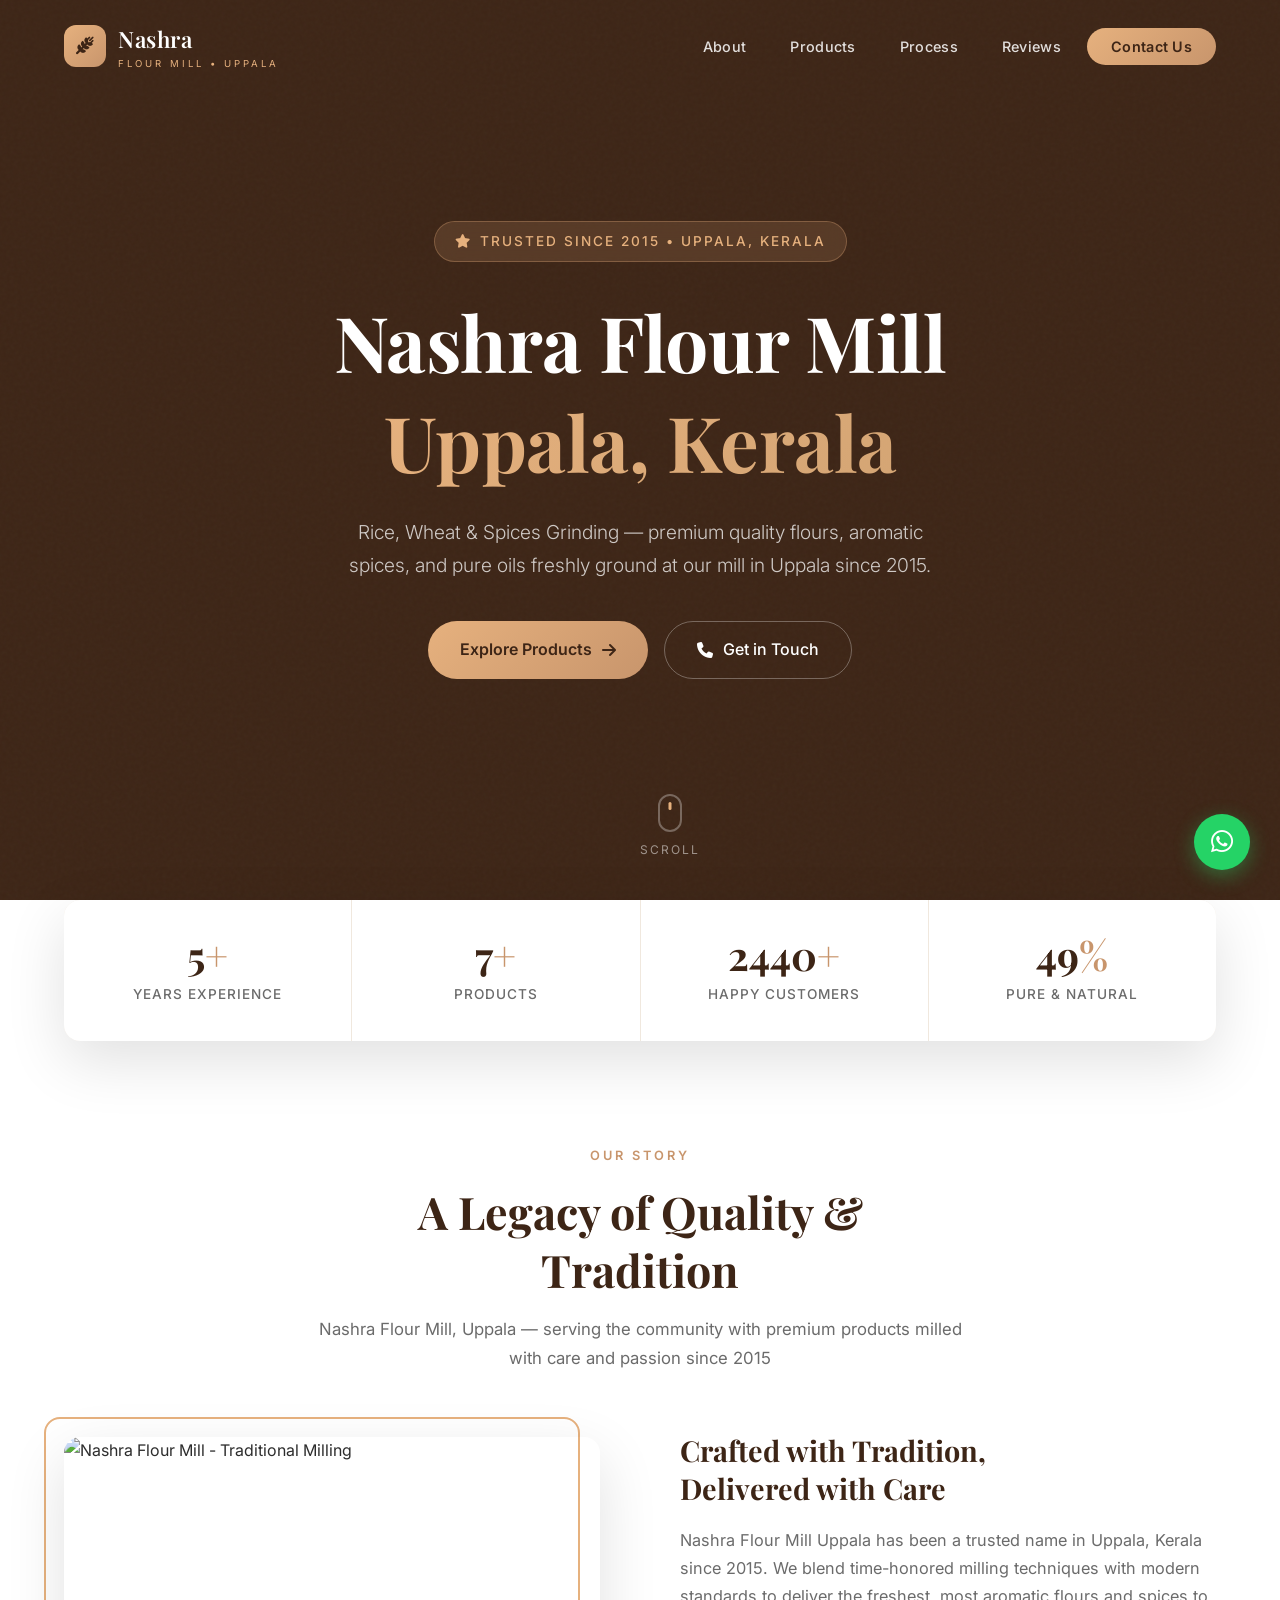
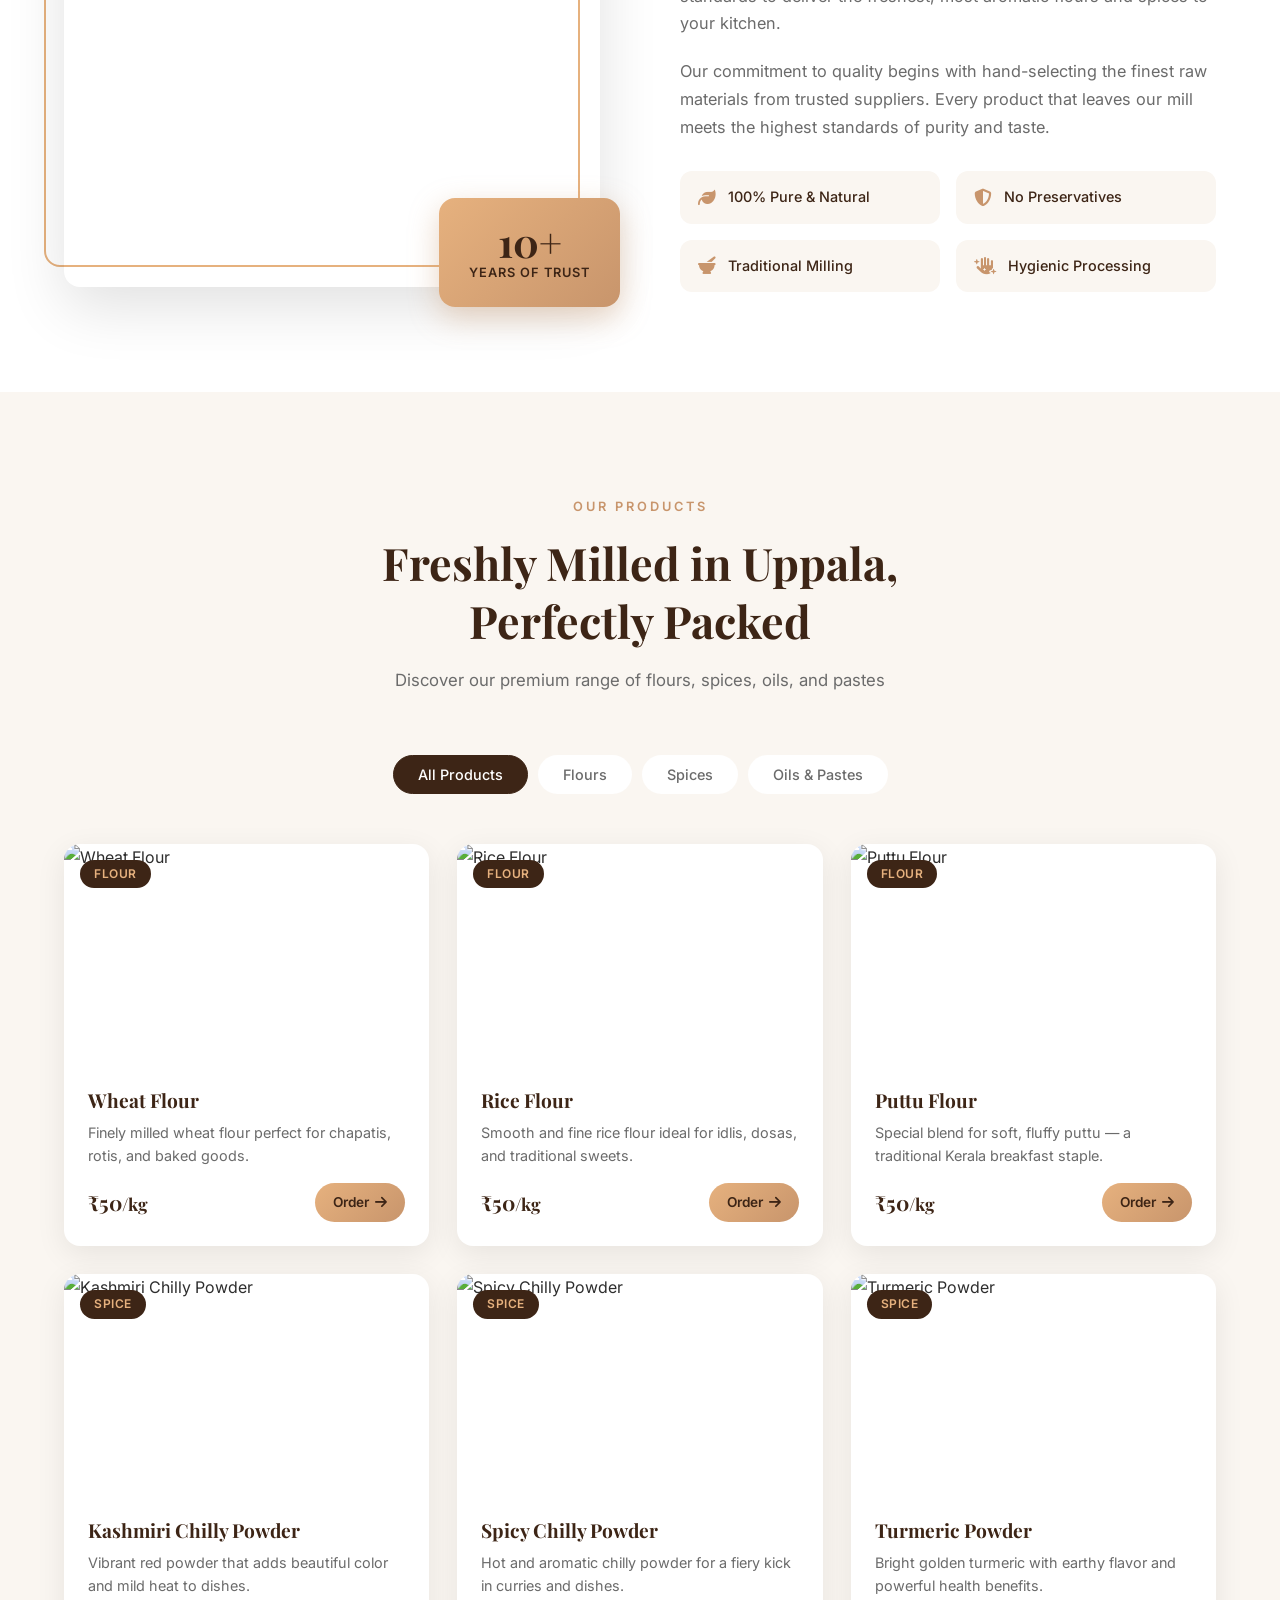
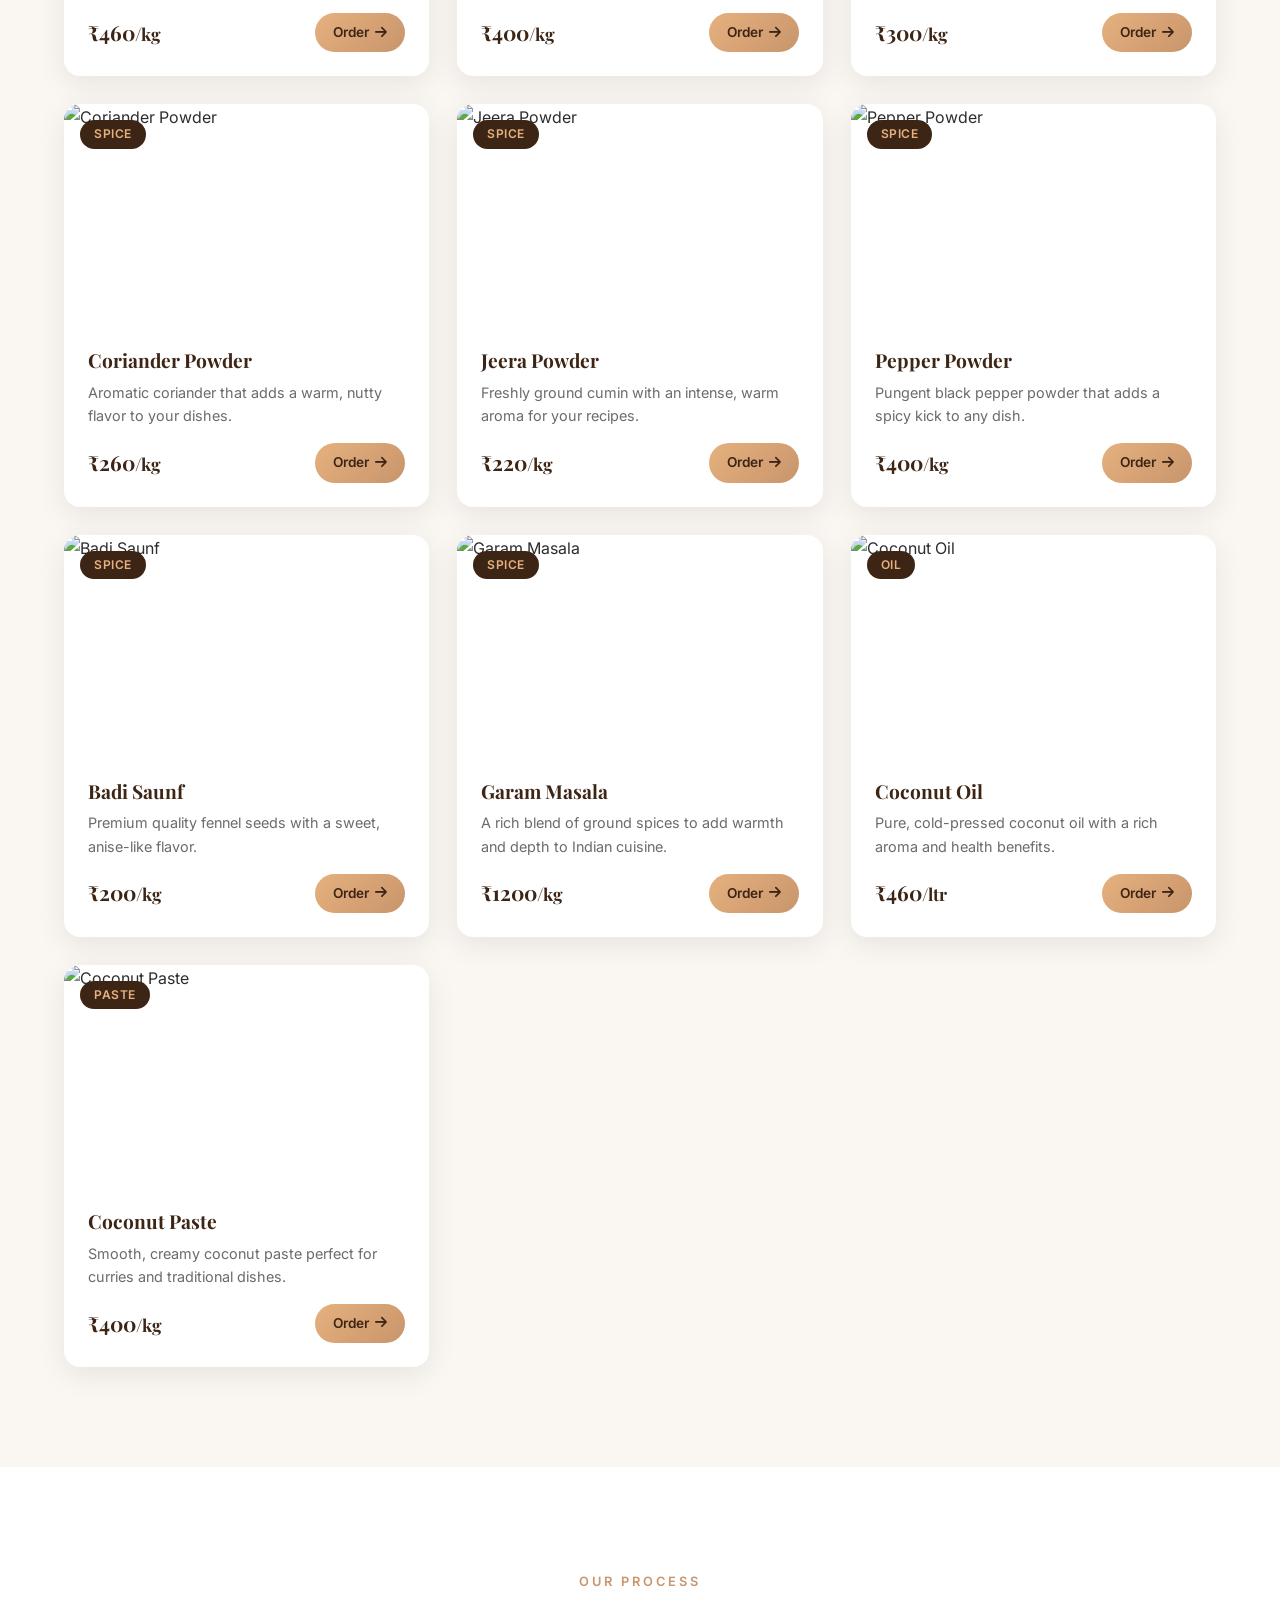
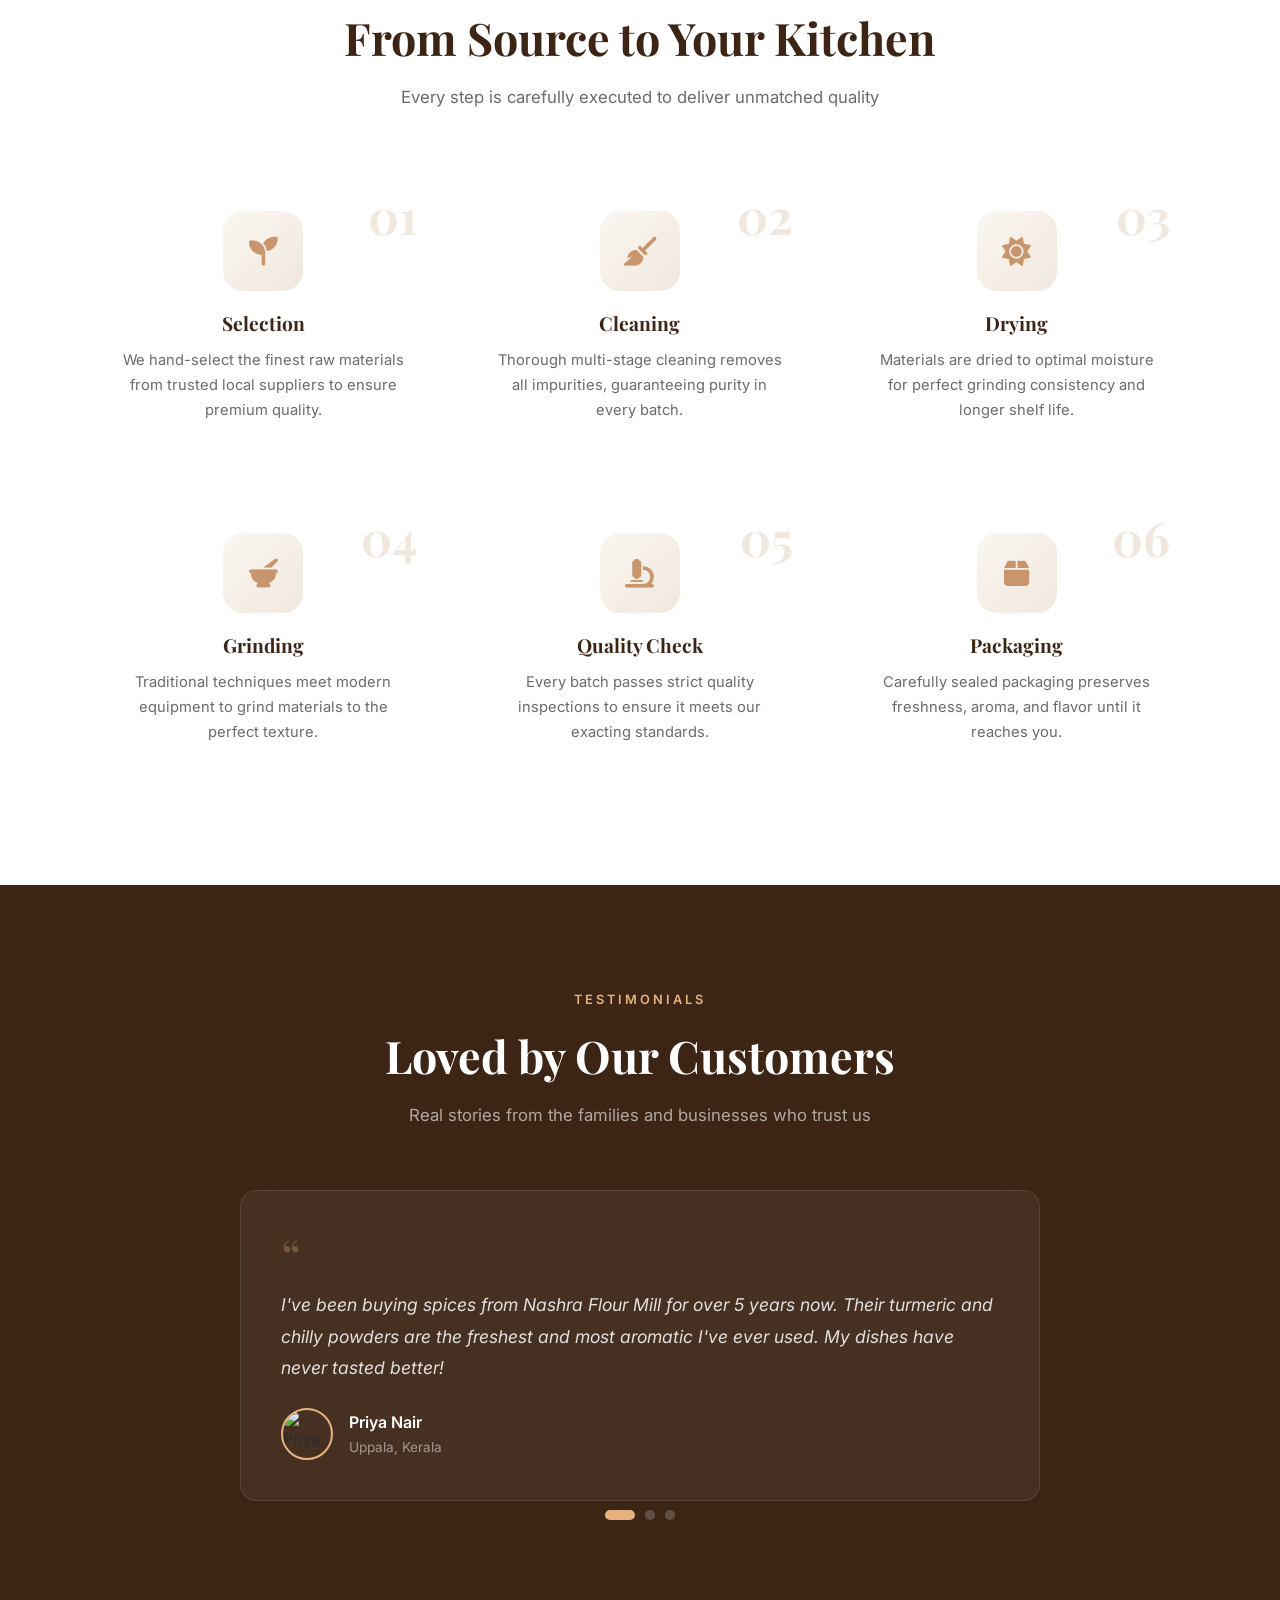
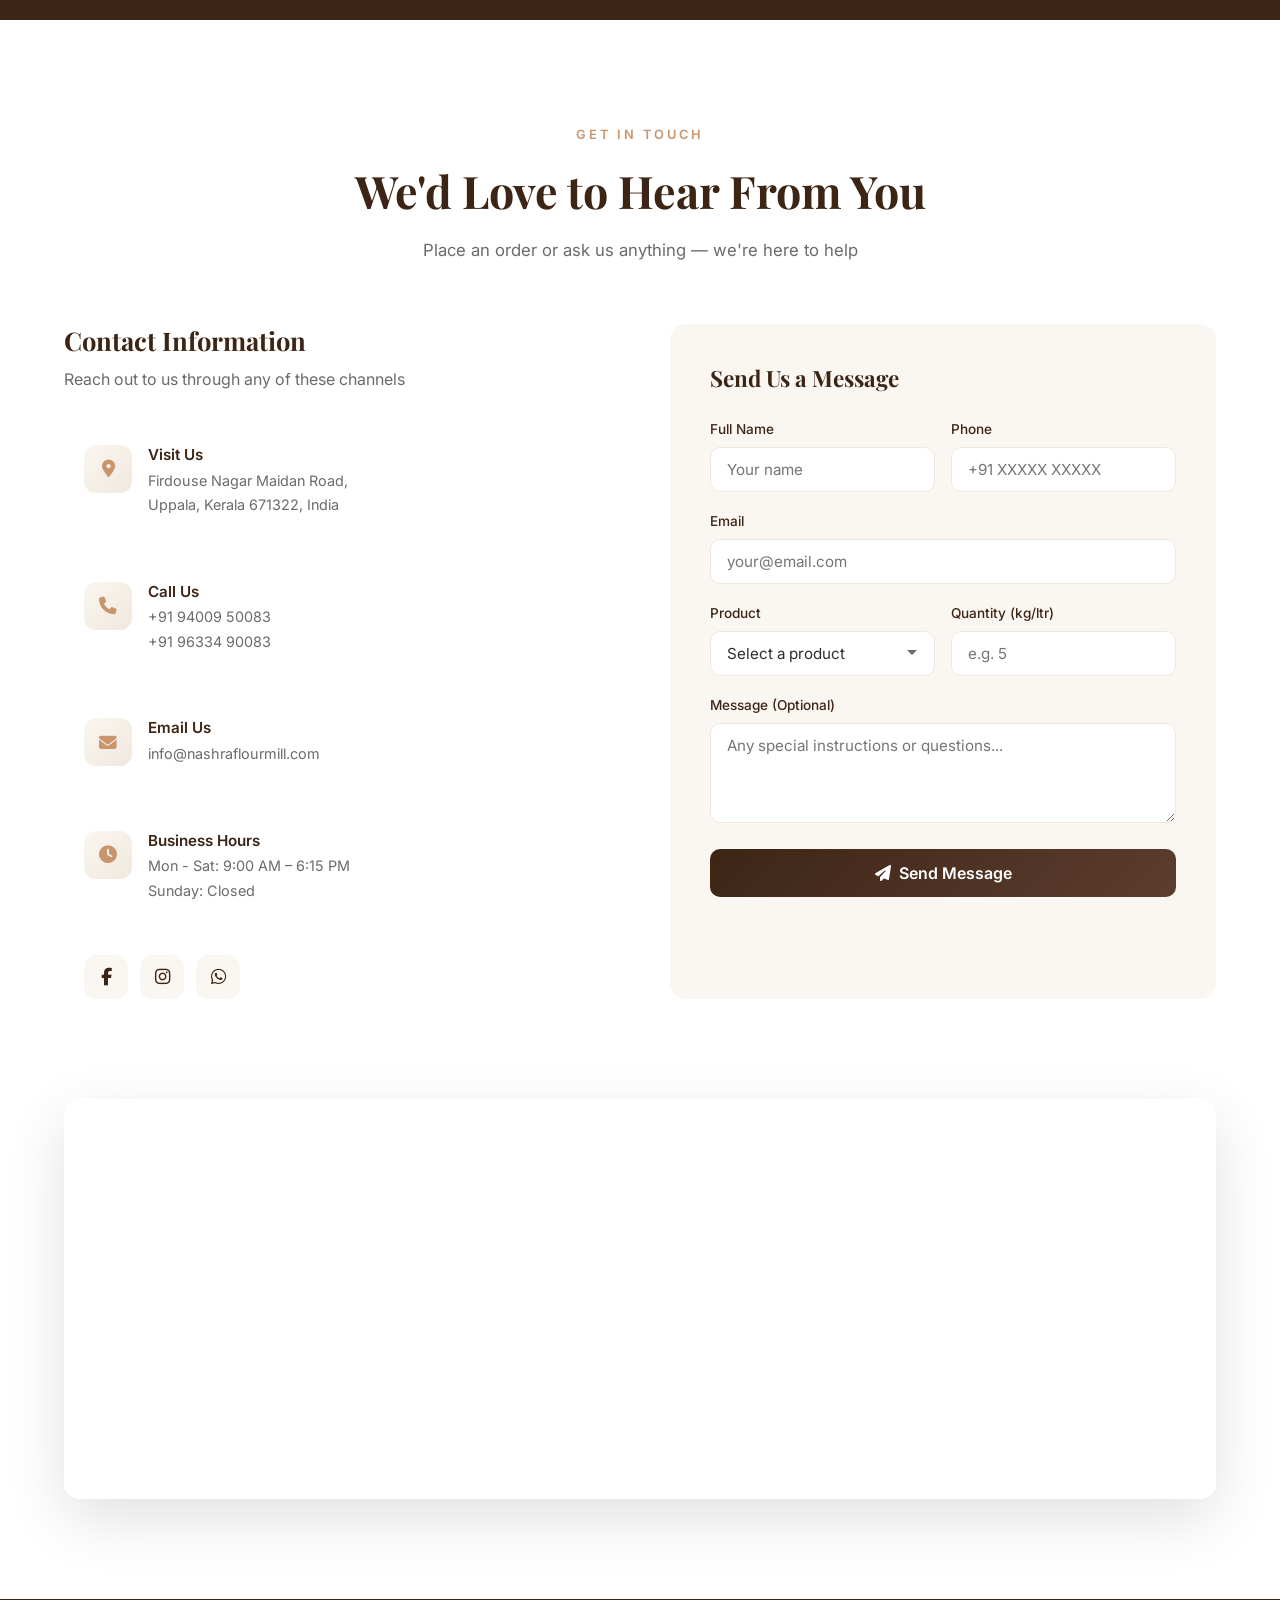
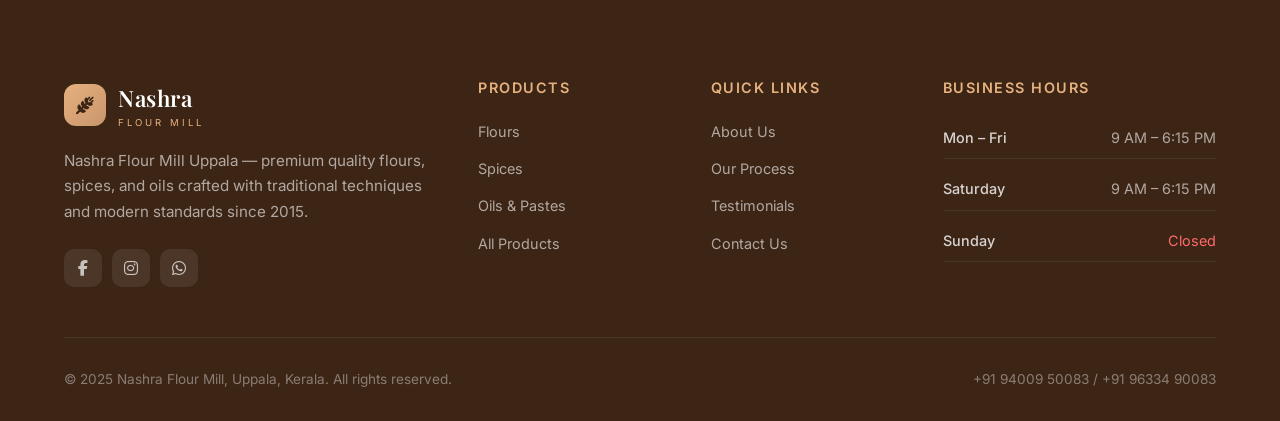
==== commit f78b2435: "Add second phone number and tagline from actual shop banner Added phone 9400950083 alongside existin" ====
--- a/index.html
+++ b/index.html
@@ -1548,7 +1548,7 @@
                 Trusted Since 2015 &bull; Uppala, Kerala
             </div>
             <h1>Nashra Flour Mill<br><span class="accent">Uppala, Kerala</span></h1>
-            <p>Premium quality flours, aromatic spices, and pure oils — freshly ground at our traditional mill in Uppala since 2015.</p>
+            <p>Rice, Wheat & Spices Grinding — premium quality flours, aromatic spices, and pure oils freshly ground at our mill in Uppala since 2015.</p>
             <div class="hero-btns">
                 <a href="#products" class="btn-primary">
                     Explore Products <i class="fas fa-arrow-right"></i>
@@ -1769,6 +1769,7 @@
                     <div class="info-icon"><i class="fas fa-phone"></i></div>
                     <div>
                         <h4>Call Us</h4>
+                        <p><a href="tel:+919400950083">+91 94009 50083</a></p>
                         <p><a href="tel:+919633490083">+91 96334 90083</a></p>
                     </div>
                 </div>
@@ -1892,7 +1893,7 @@
         </div>
         <div class="footer-bottom">
             <p>&copy; 2025 Nashra Flour Mill, Uppala, Kerala. All rights reserved.</p>
-            <a href="tel:+919633490083">+91 96334 90083</a>
+            <a href="tel:+919400950083">+91 94009 50083 / +91 96334 90083</a>
         </div>
     </footer>
 
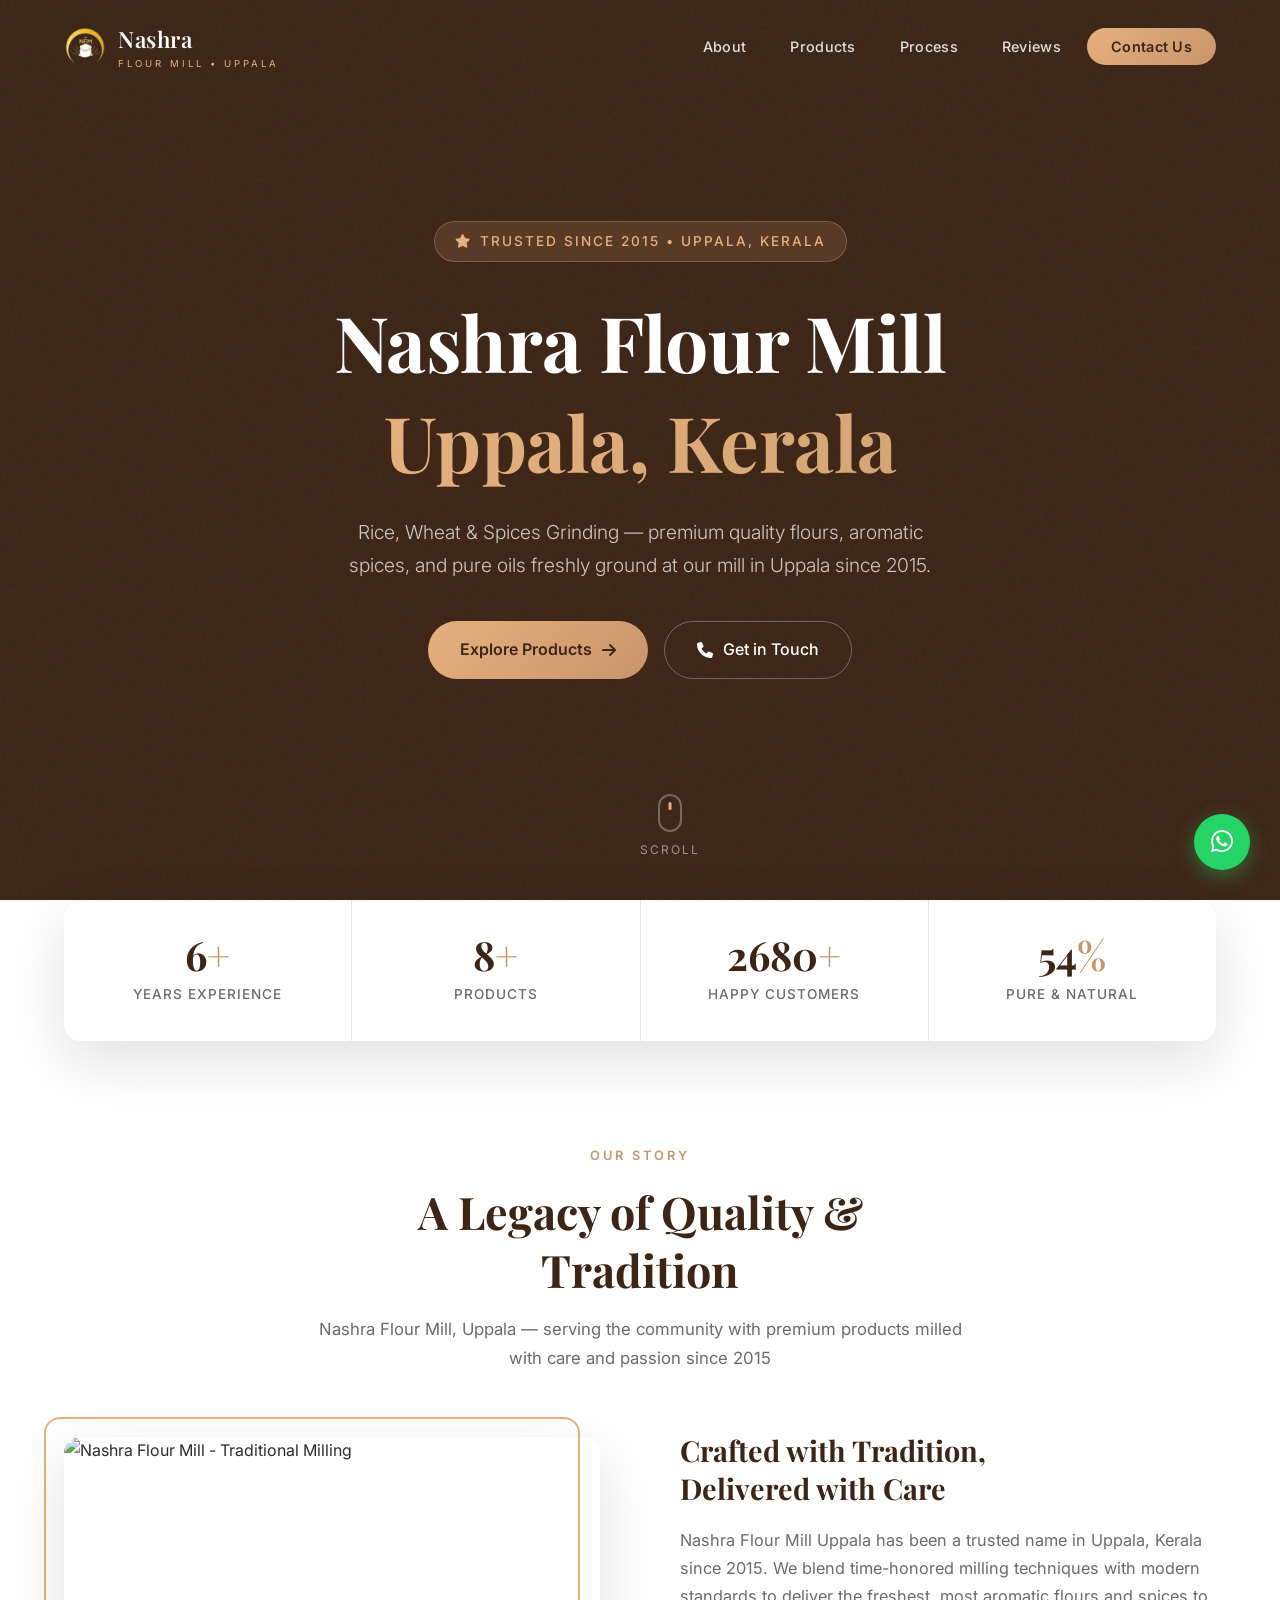
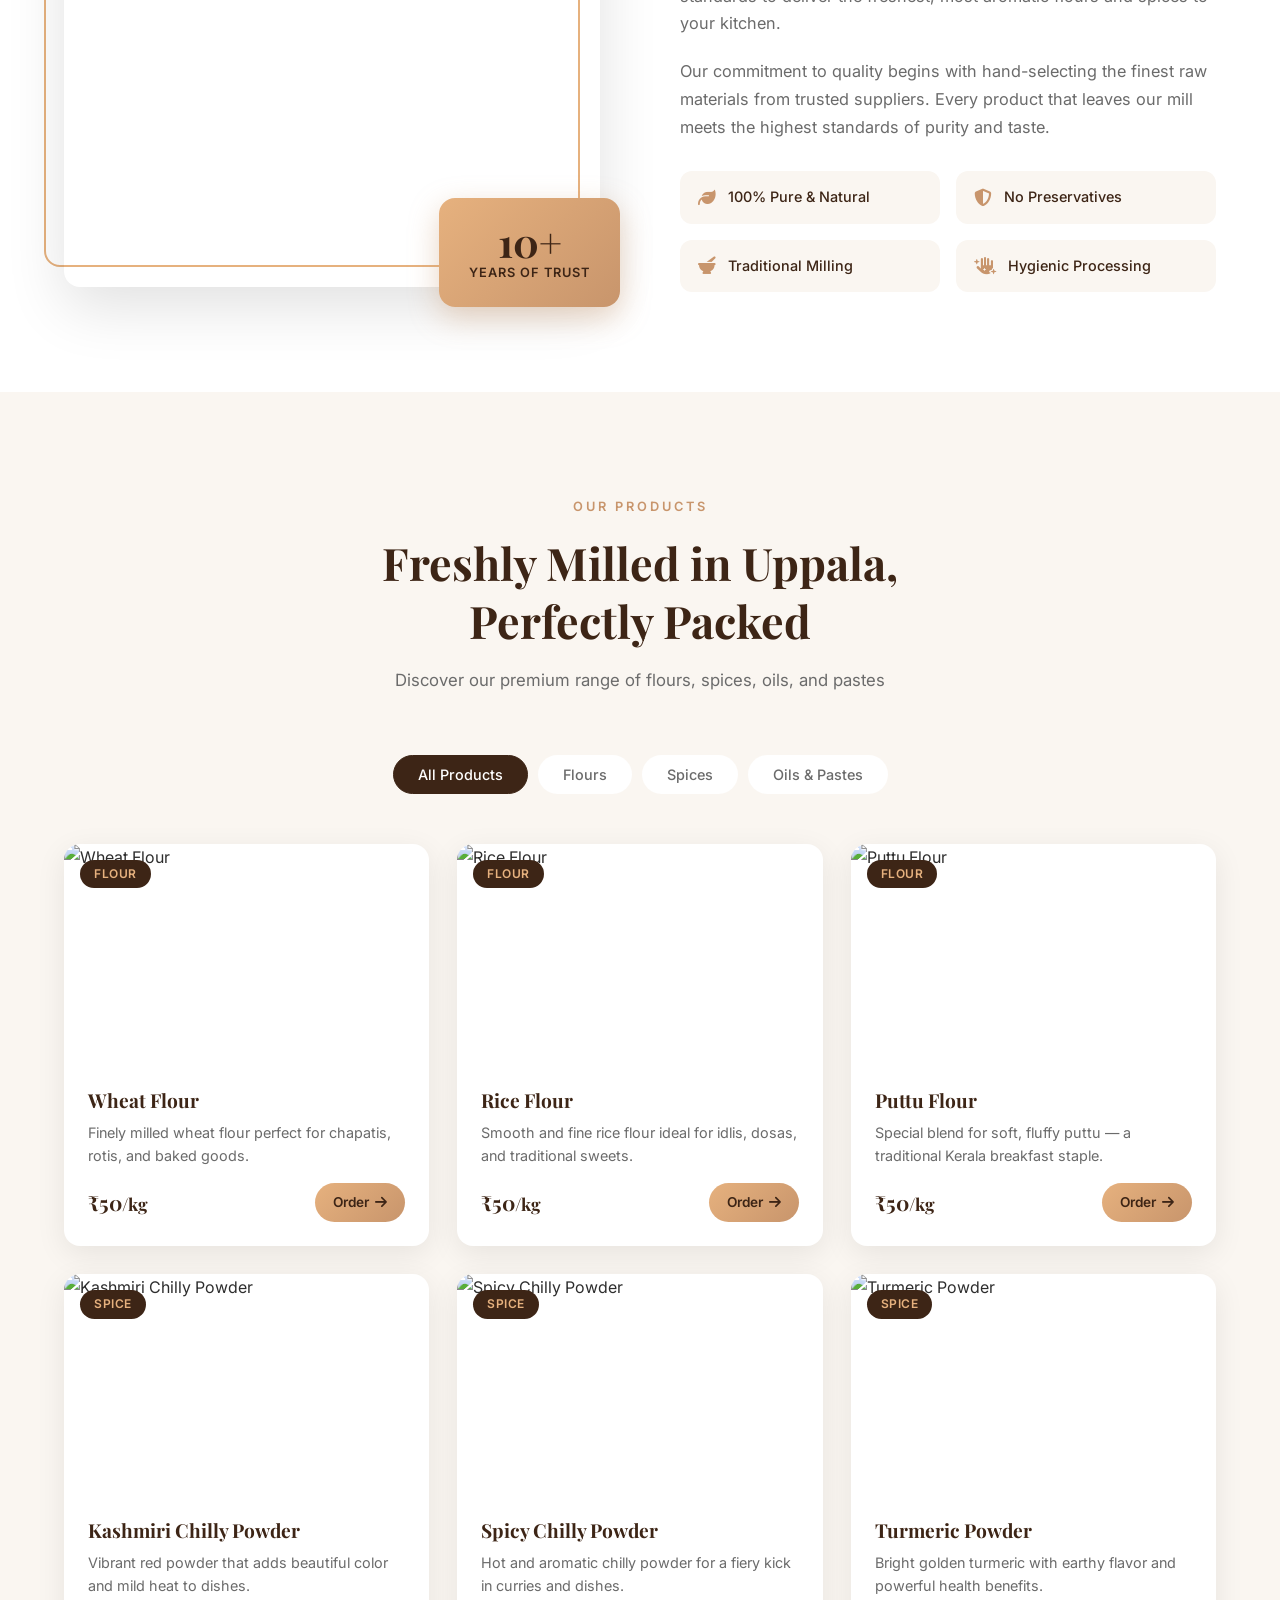
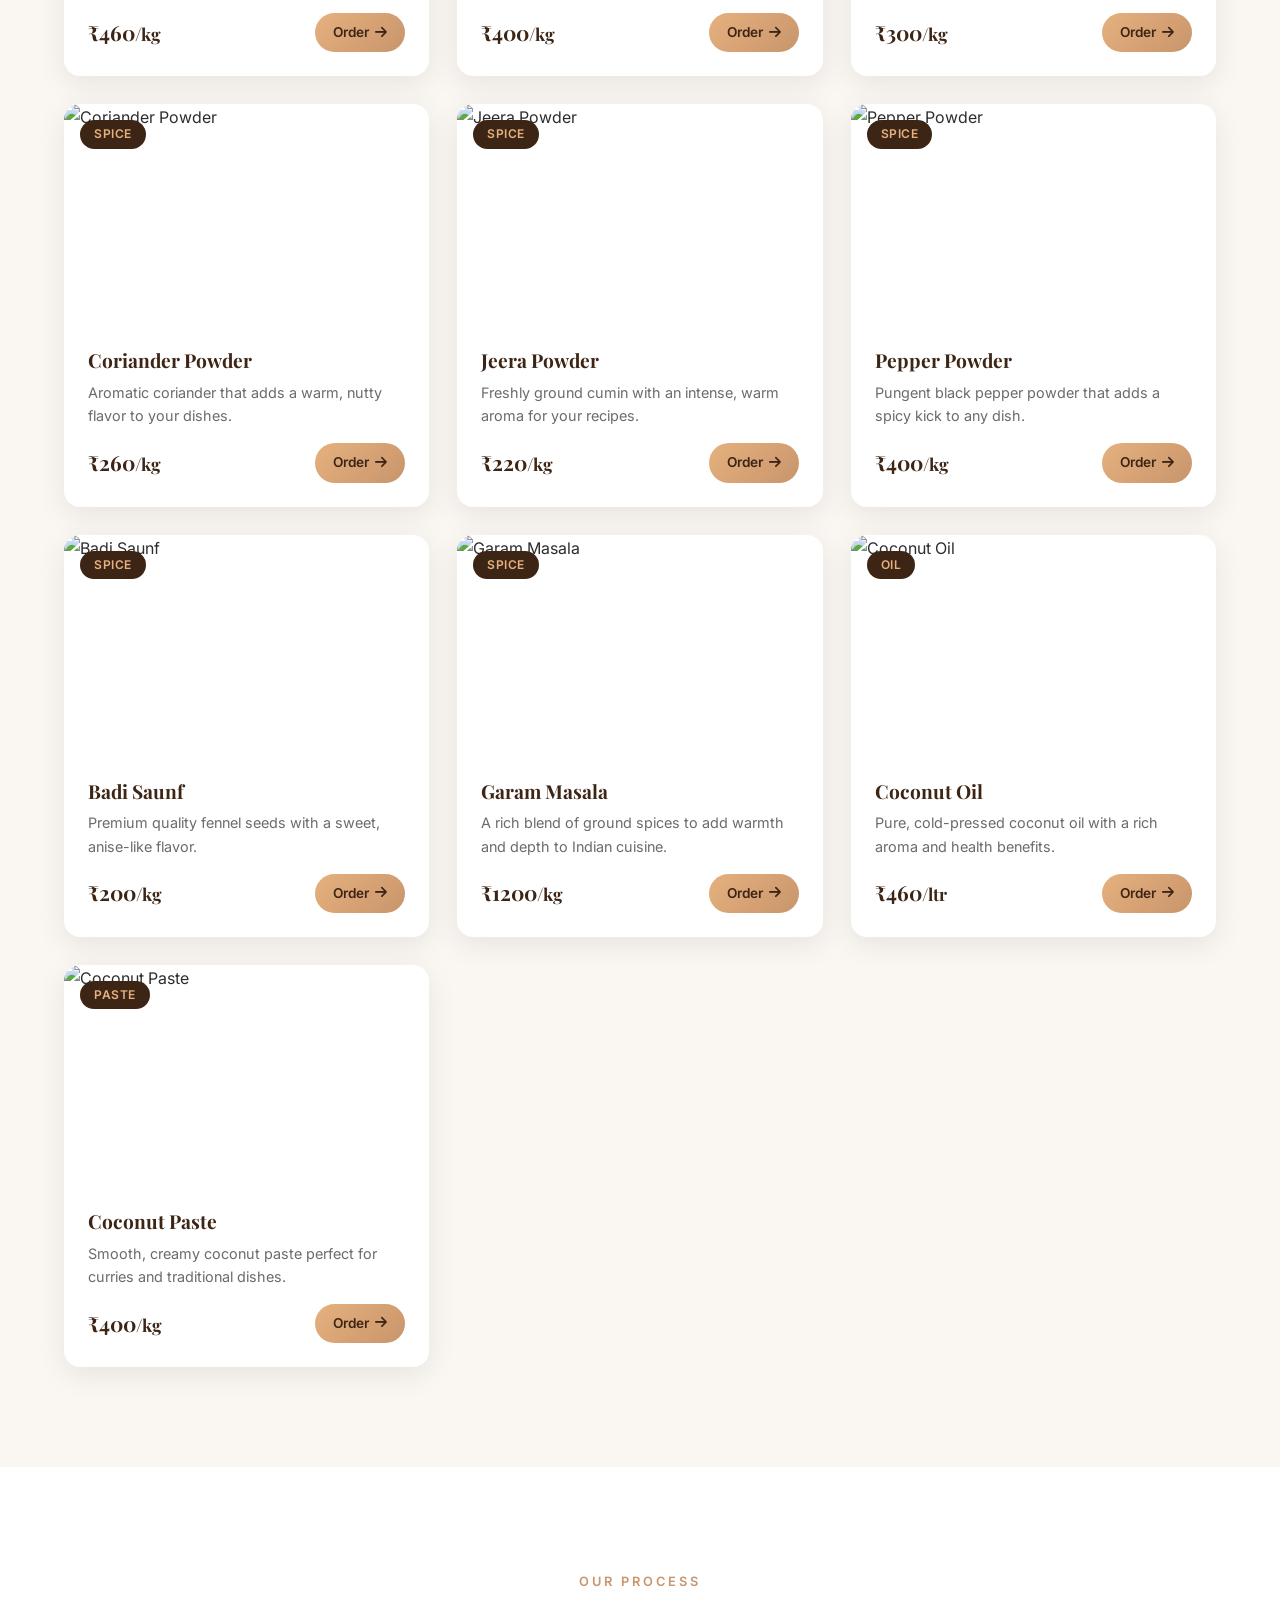
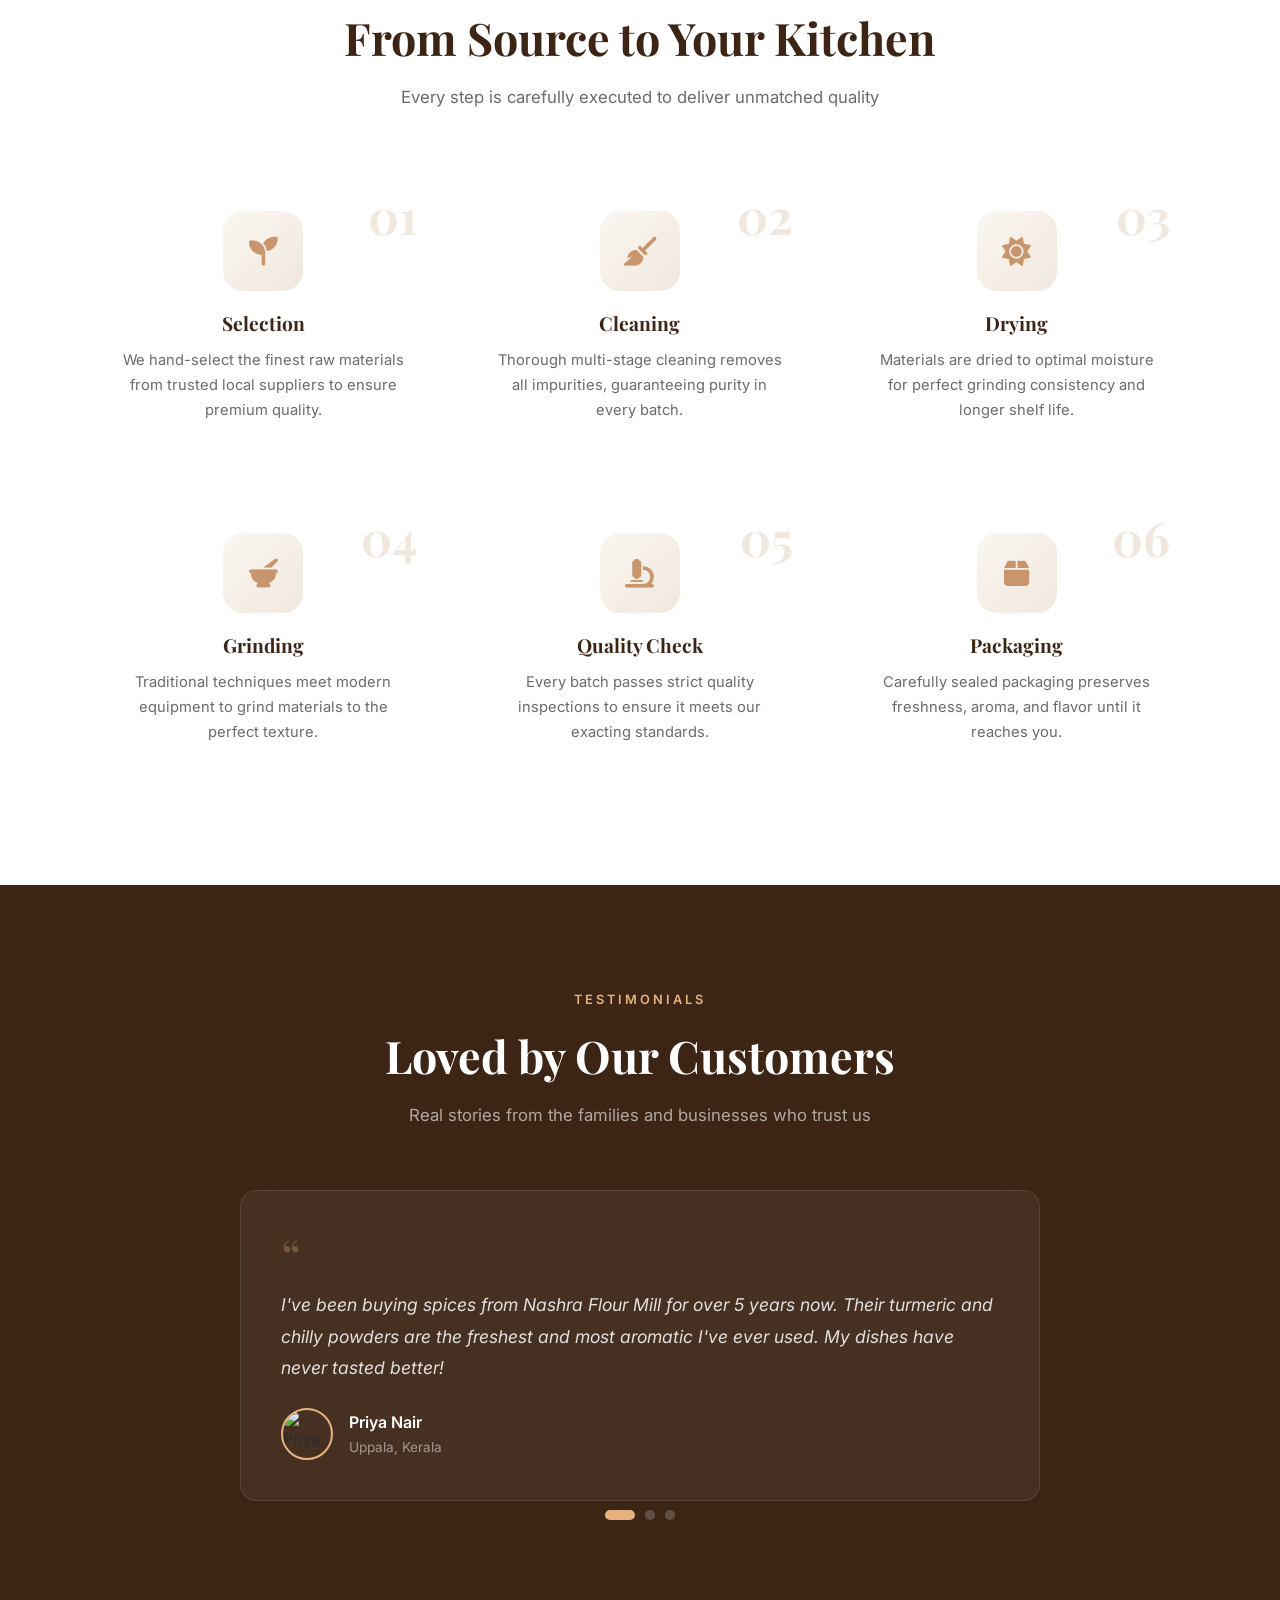
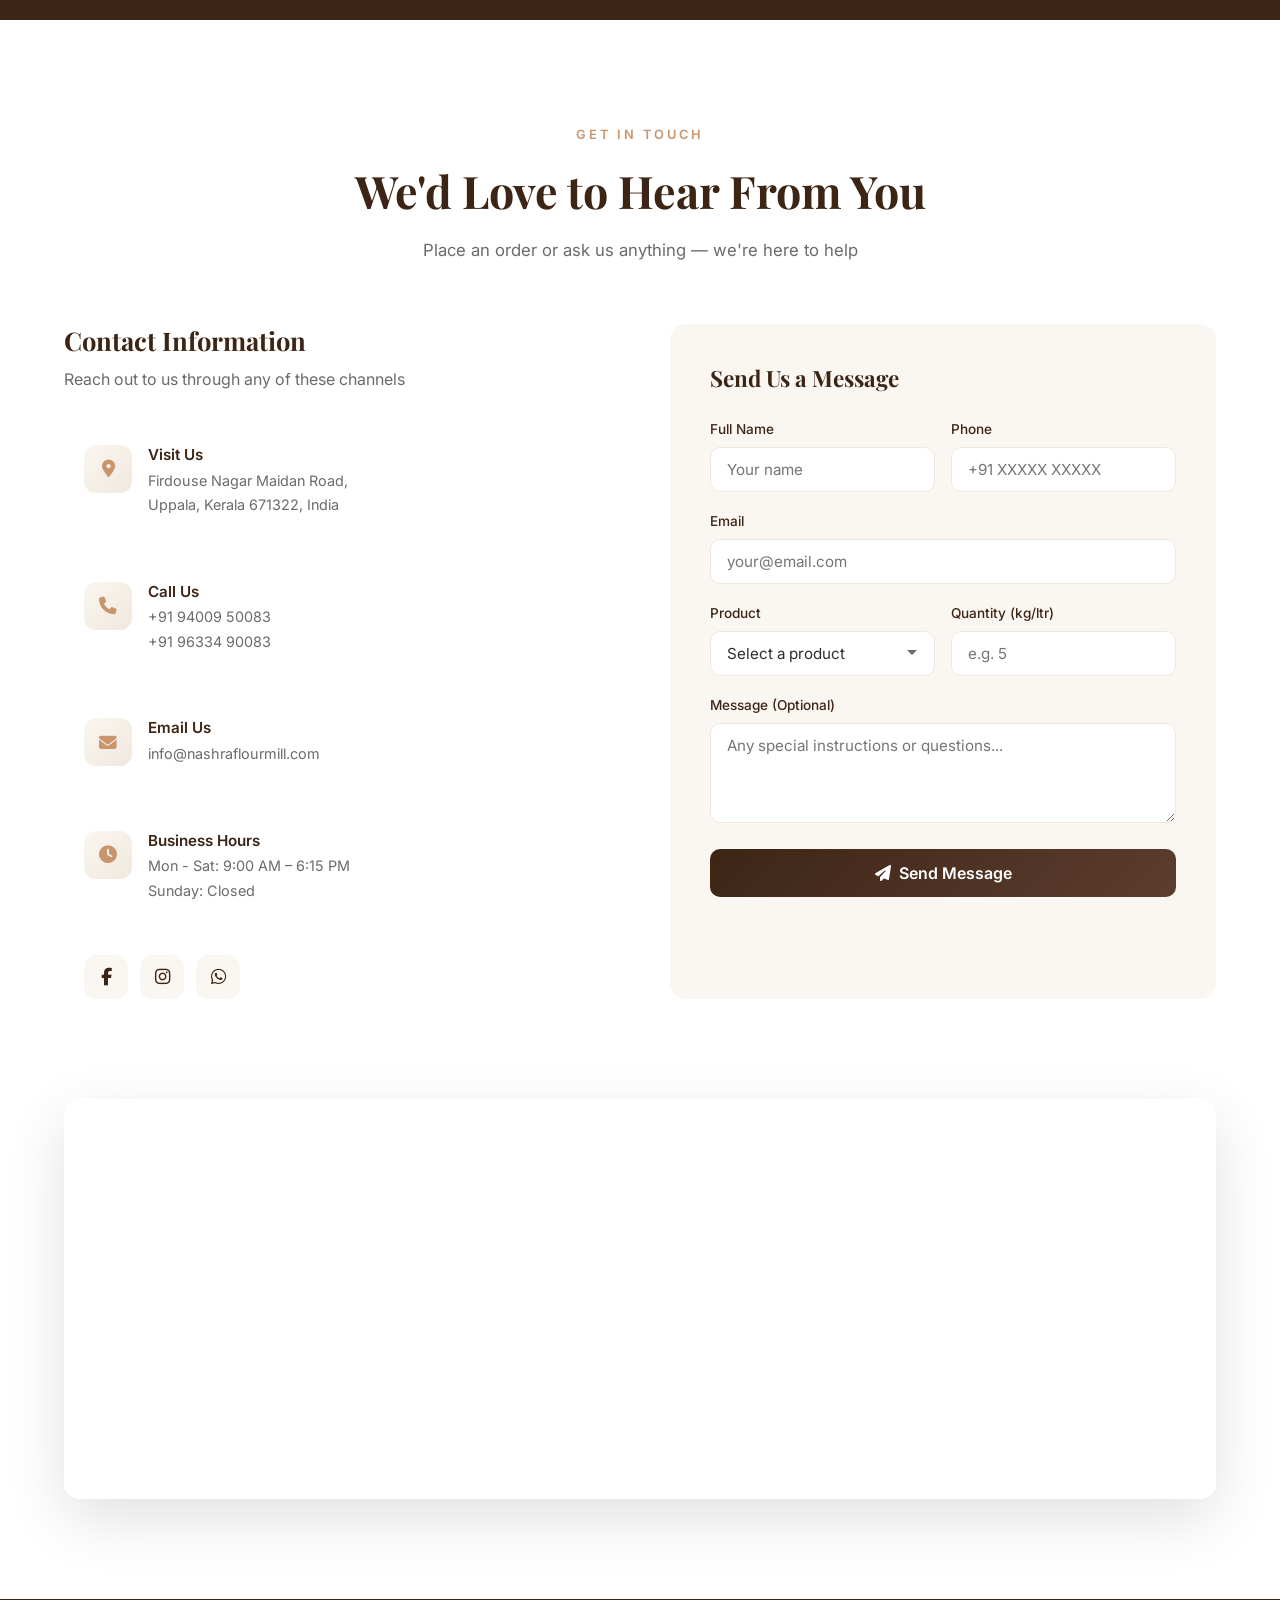
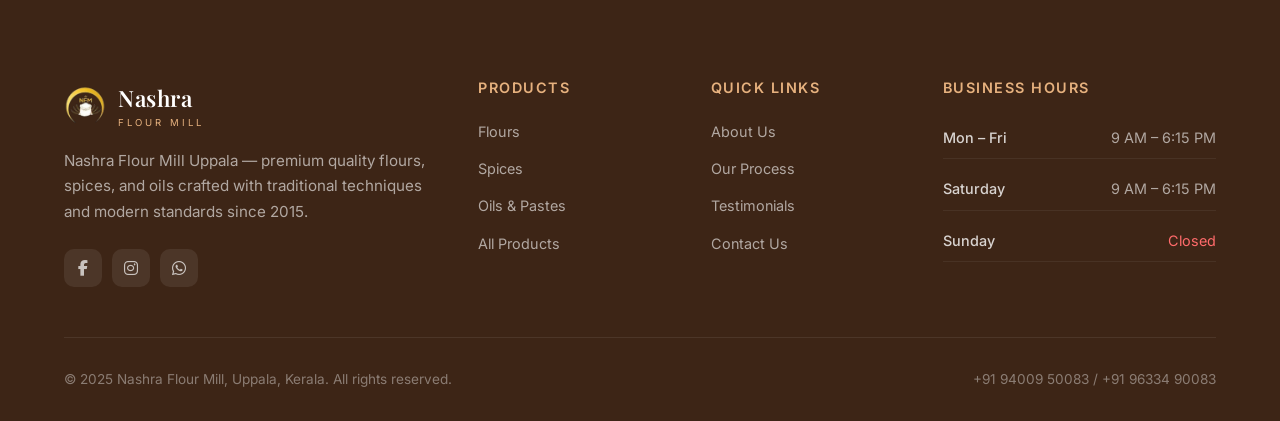
==== commit 570d83f4: "Add extracted NFM logo from shop banner and replace icon Extracted the circular NFM emblem (flour sa" ====
--- a/index.html
+++ b/index.html
@@ -135,13 +135,17 @@
         .logo-icon {
             width: 42px;
             height: 42px;
-            background: linear-gradient(135deg, var(--gold-light), var(--gold));
-            border-radius: 12px;
+            border-radius: 50%;
+            overflow: hidden;
             display: flex;
             align-items: center;
             justify-content: center;
-            font-size: 1.1rem;
-            color: var(--brown);
+        }
+
+        .logo-icon img {
+            width: 100%;
+            height: 100%;
+            object-fit: contain;
         }
 
         .logo-text {
@@ -1517,7 +1521,7 @@
     <!-- Navigation -->
     <nav class="navbar" id="navbar">
         <a href="#" class="logo">
-            <div class="logo-icon"><i class="fas fa-wheat-awn"></i></div>
+            <div class="logo-icon"><img src="assets/logo.png" alt="NFM Logo"></div>
             <div class="logo-text">
                 Nashra
                 <span>Flour Mill &bull; Uppala</span>
@@ -1851,7 +1855,7 @@
         <div class="footer-grid">
             <div class="footer-brand">
                 <a href="#" class="logo" style="margin-bottom: 8px;">
-                    <div class="logo-icon"><i class="fas fa-wheat-awn"></i></div>
+                    <div class="logo-icon"><img src="assets/logo.png" alt="NFM Logo"></div>
                     <div class="logo-text">
                         Nashra
                         <span>Flour Mill</span>
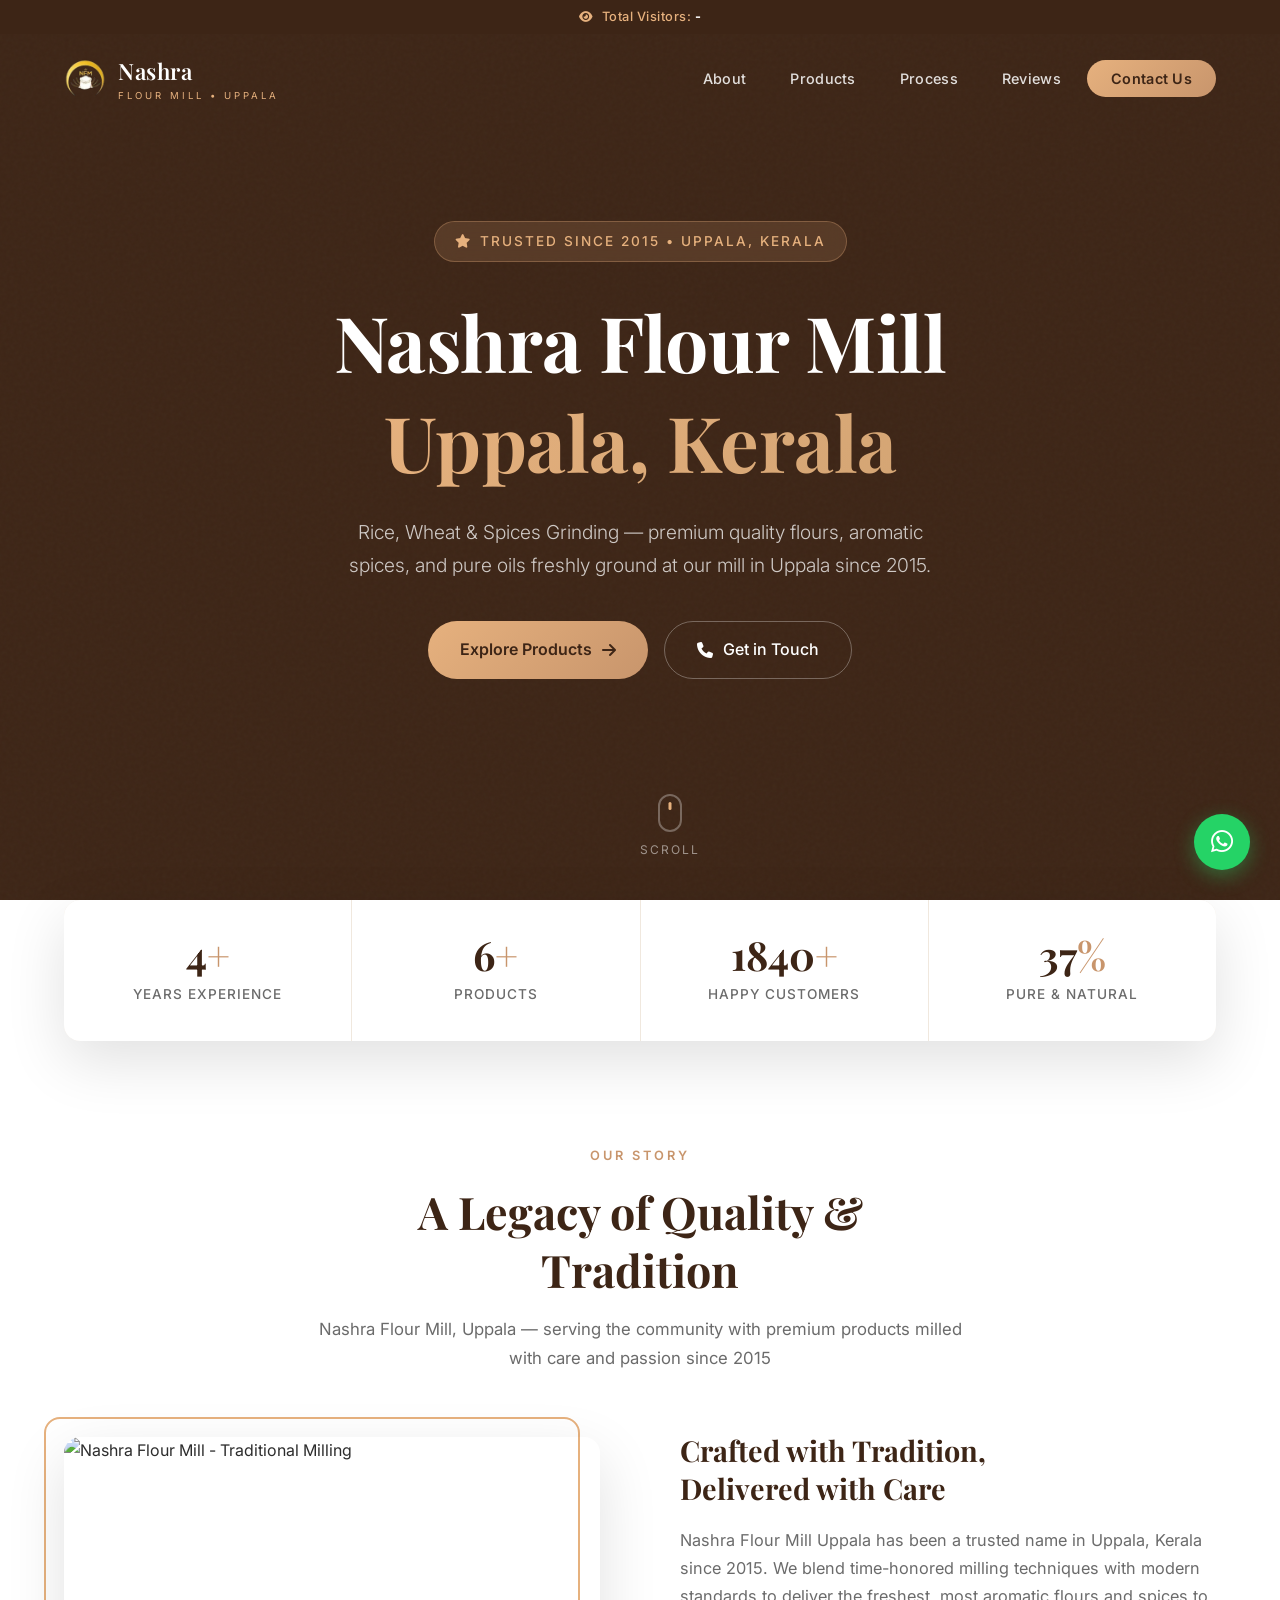
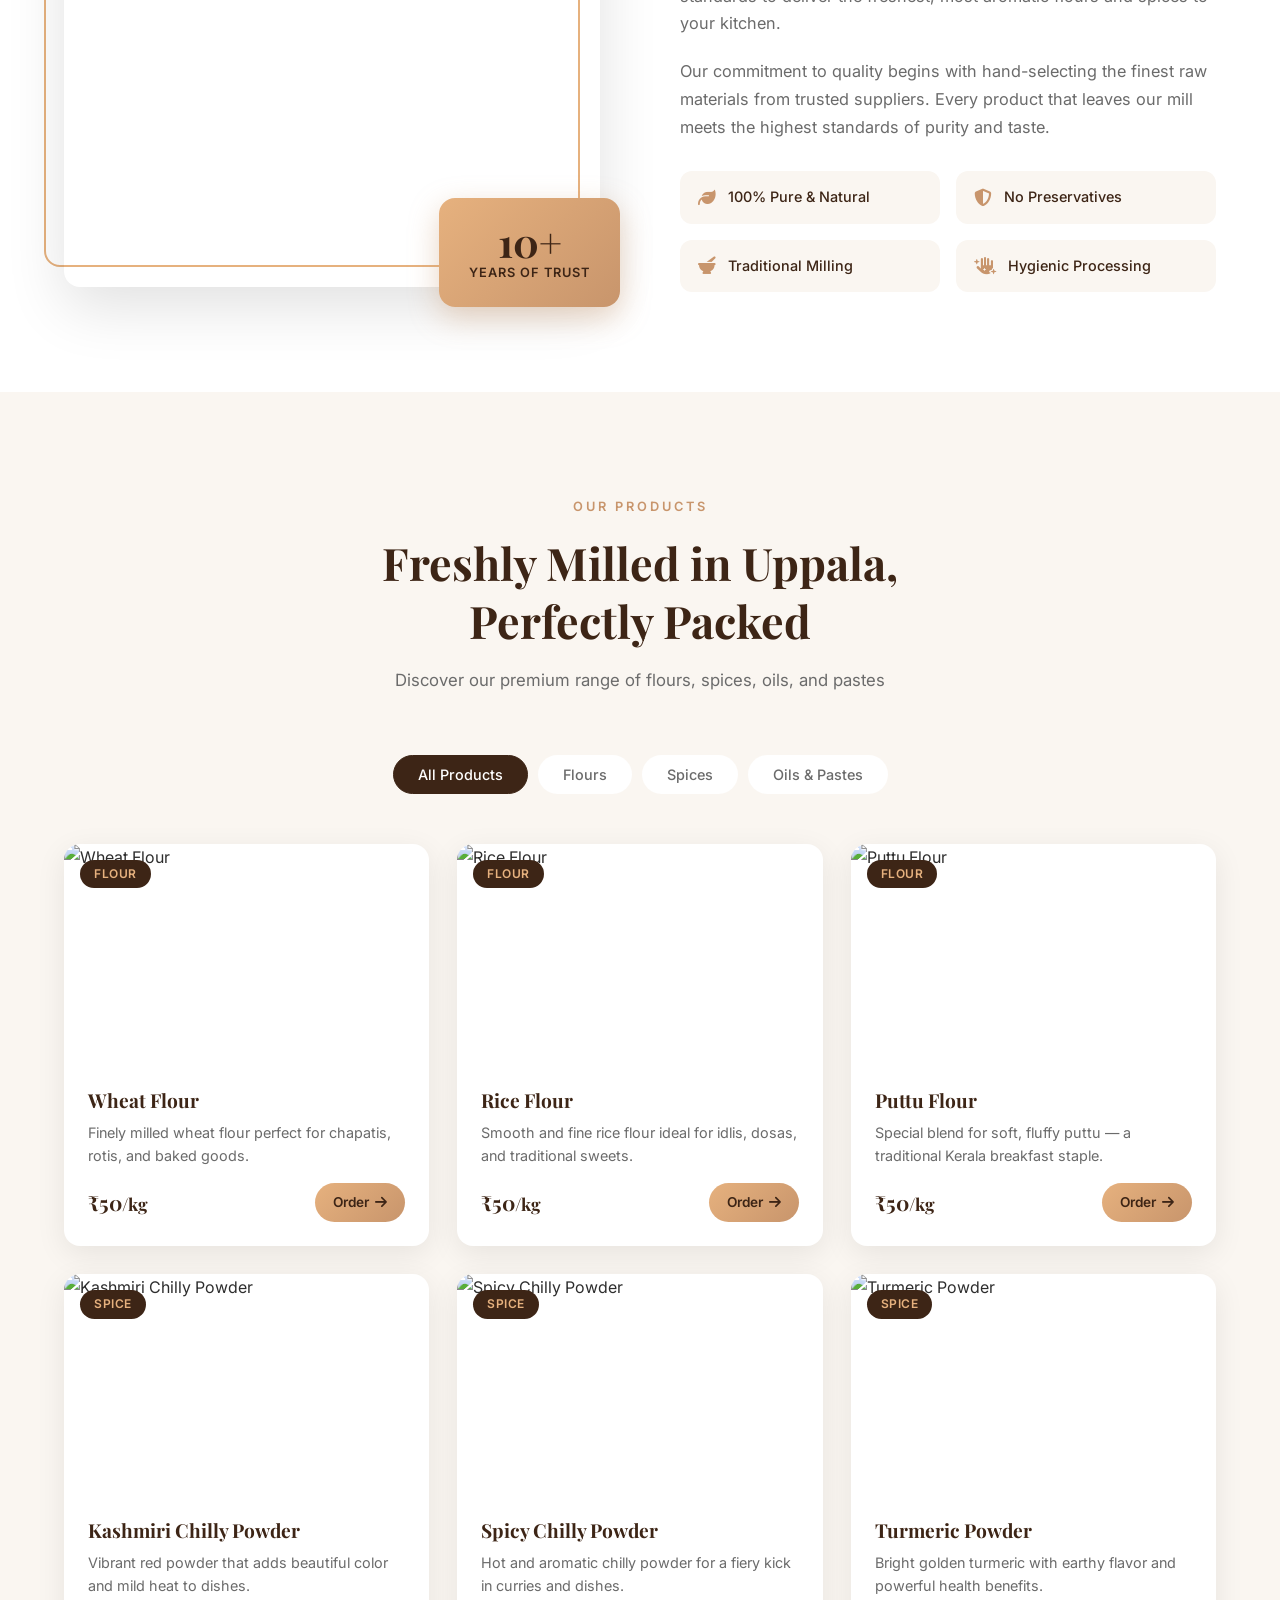
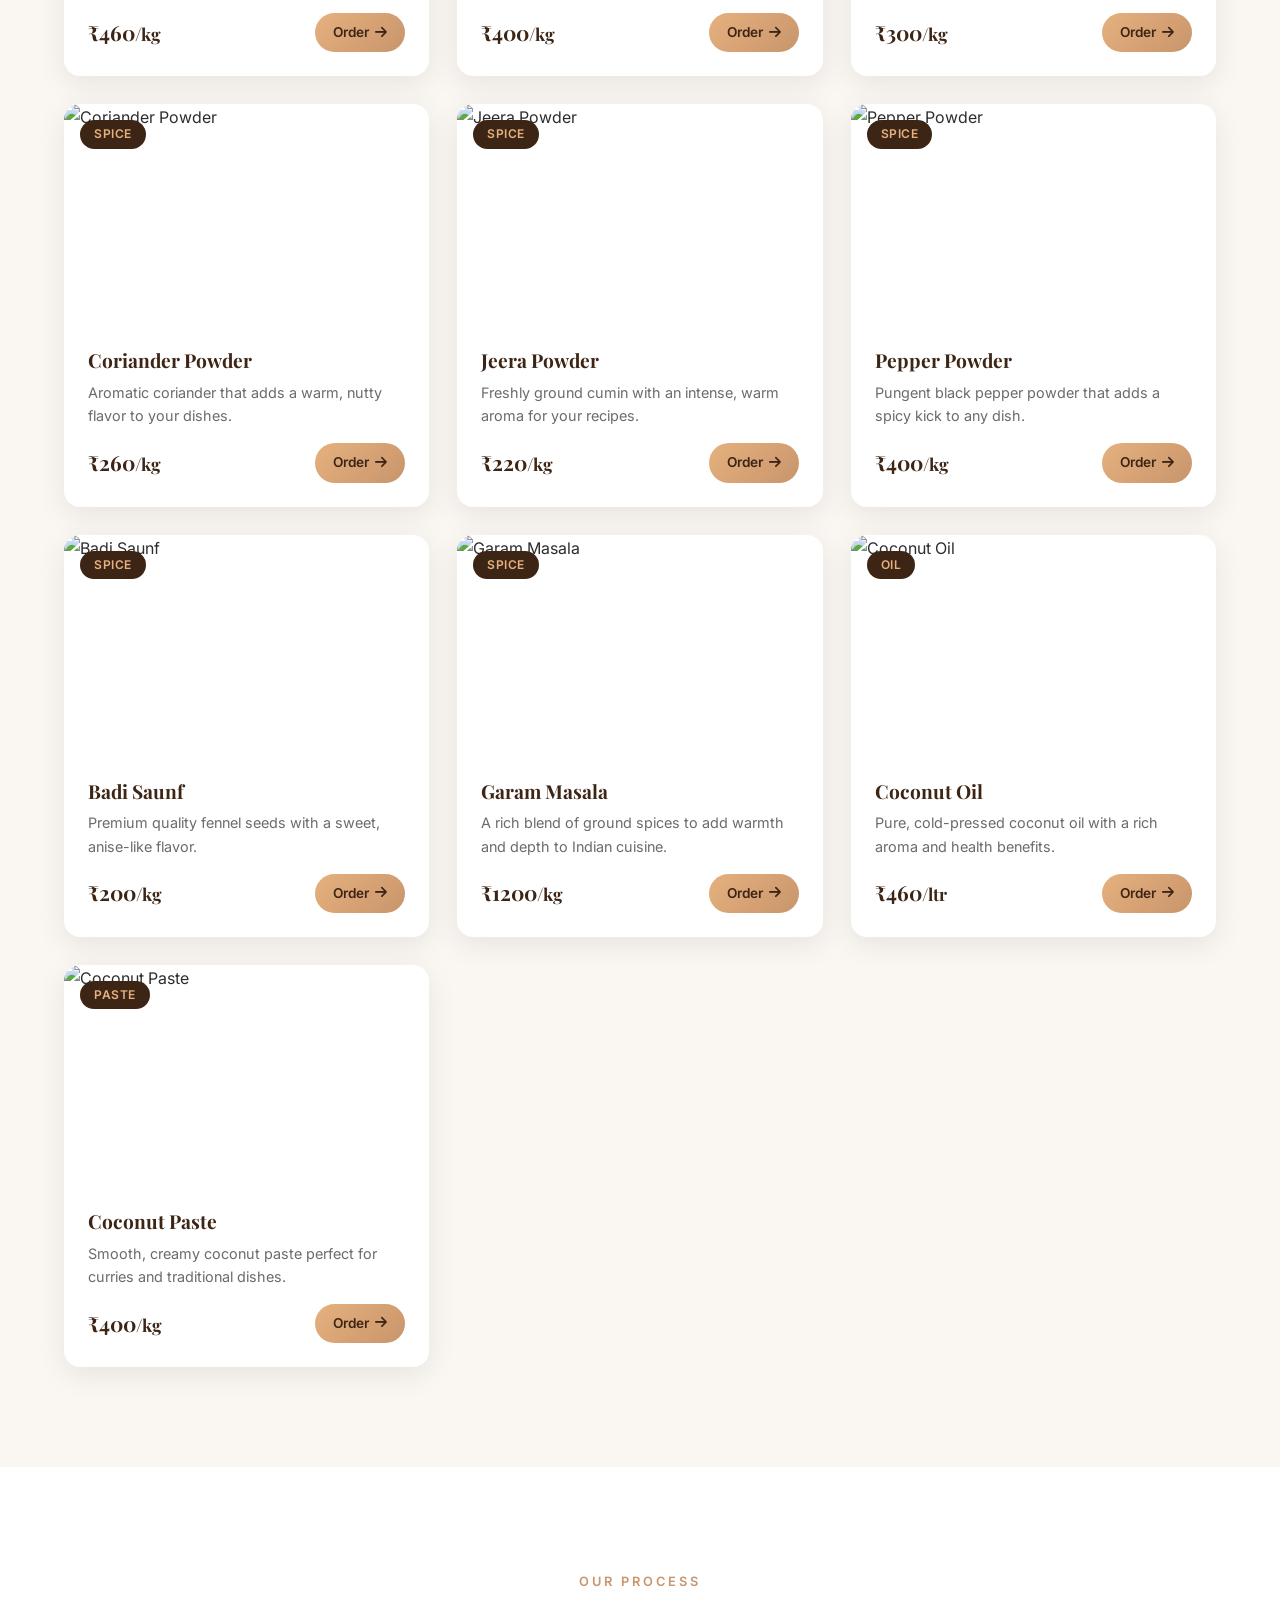
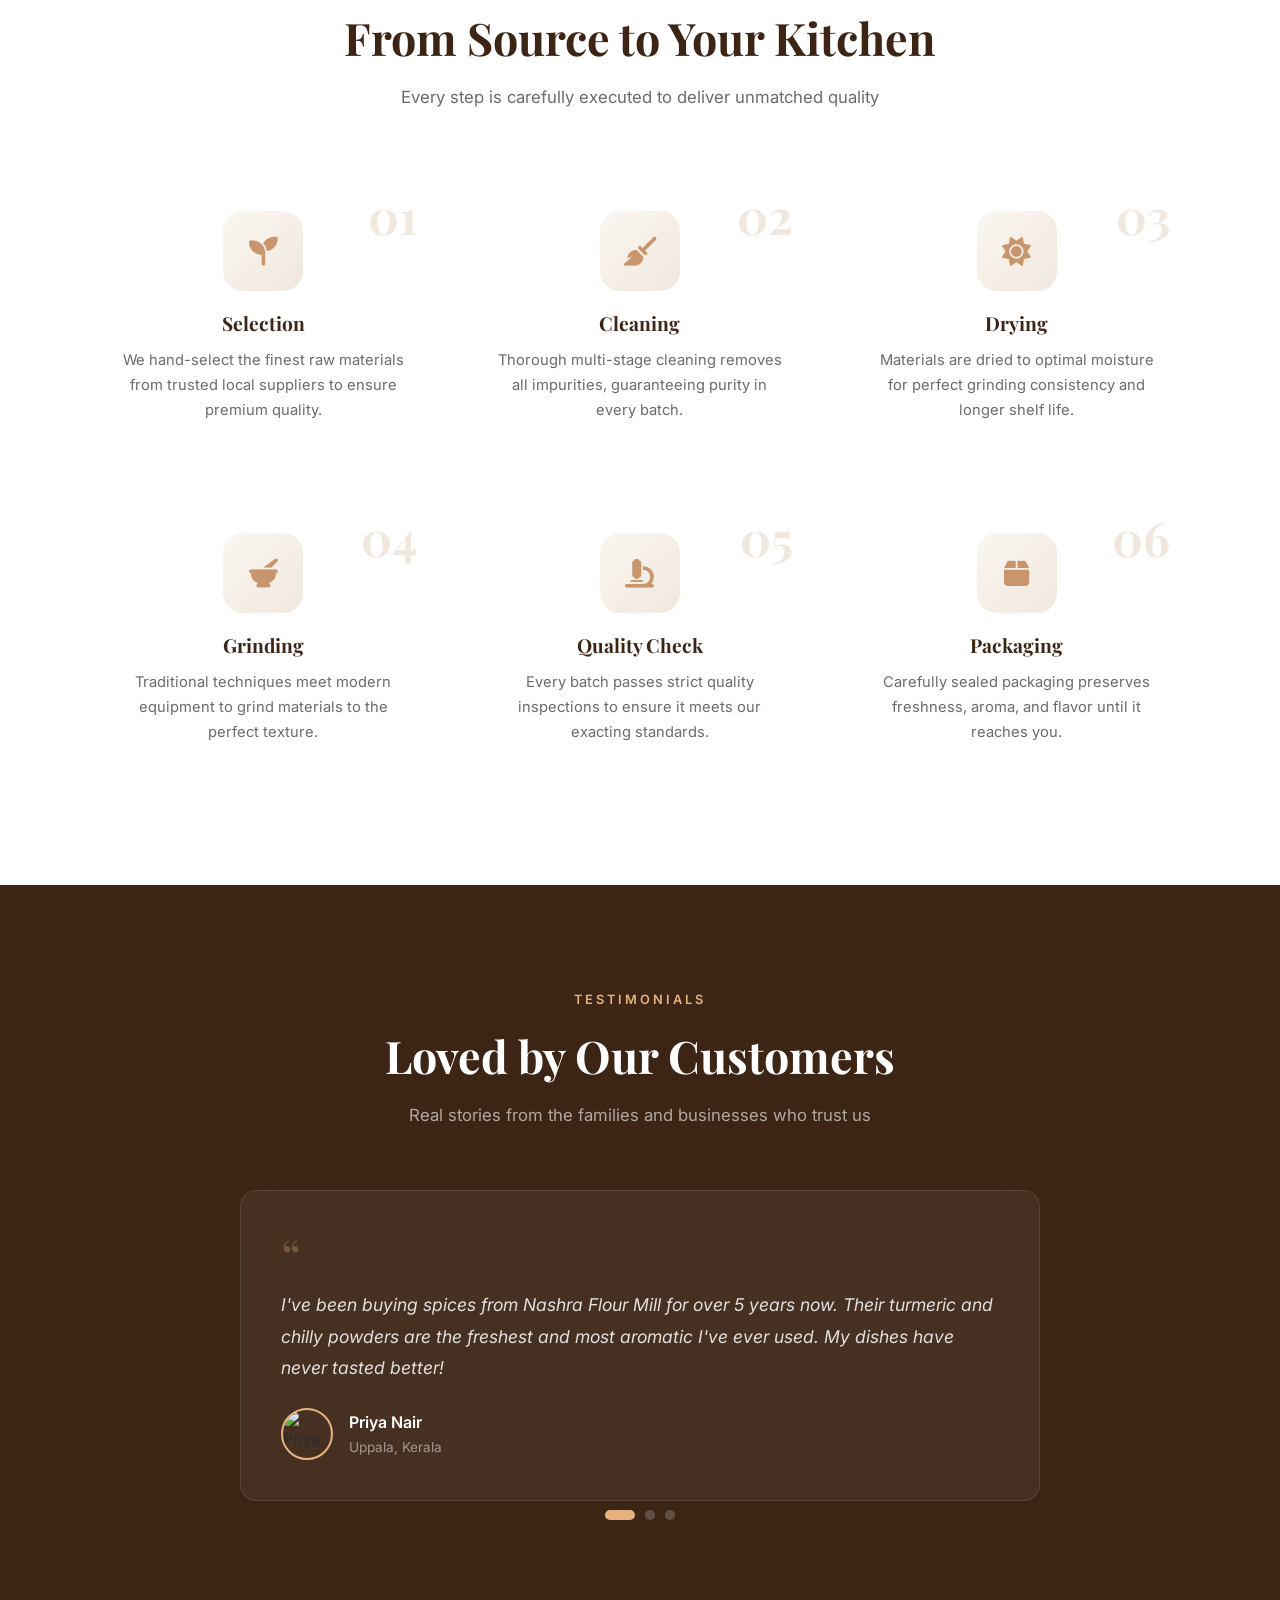
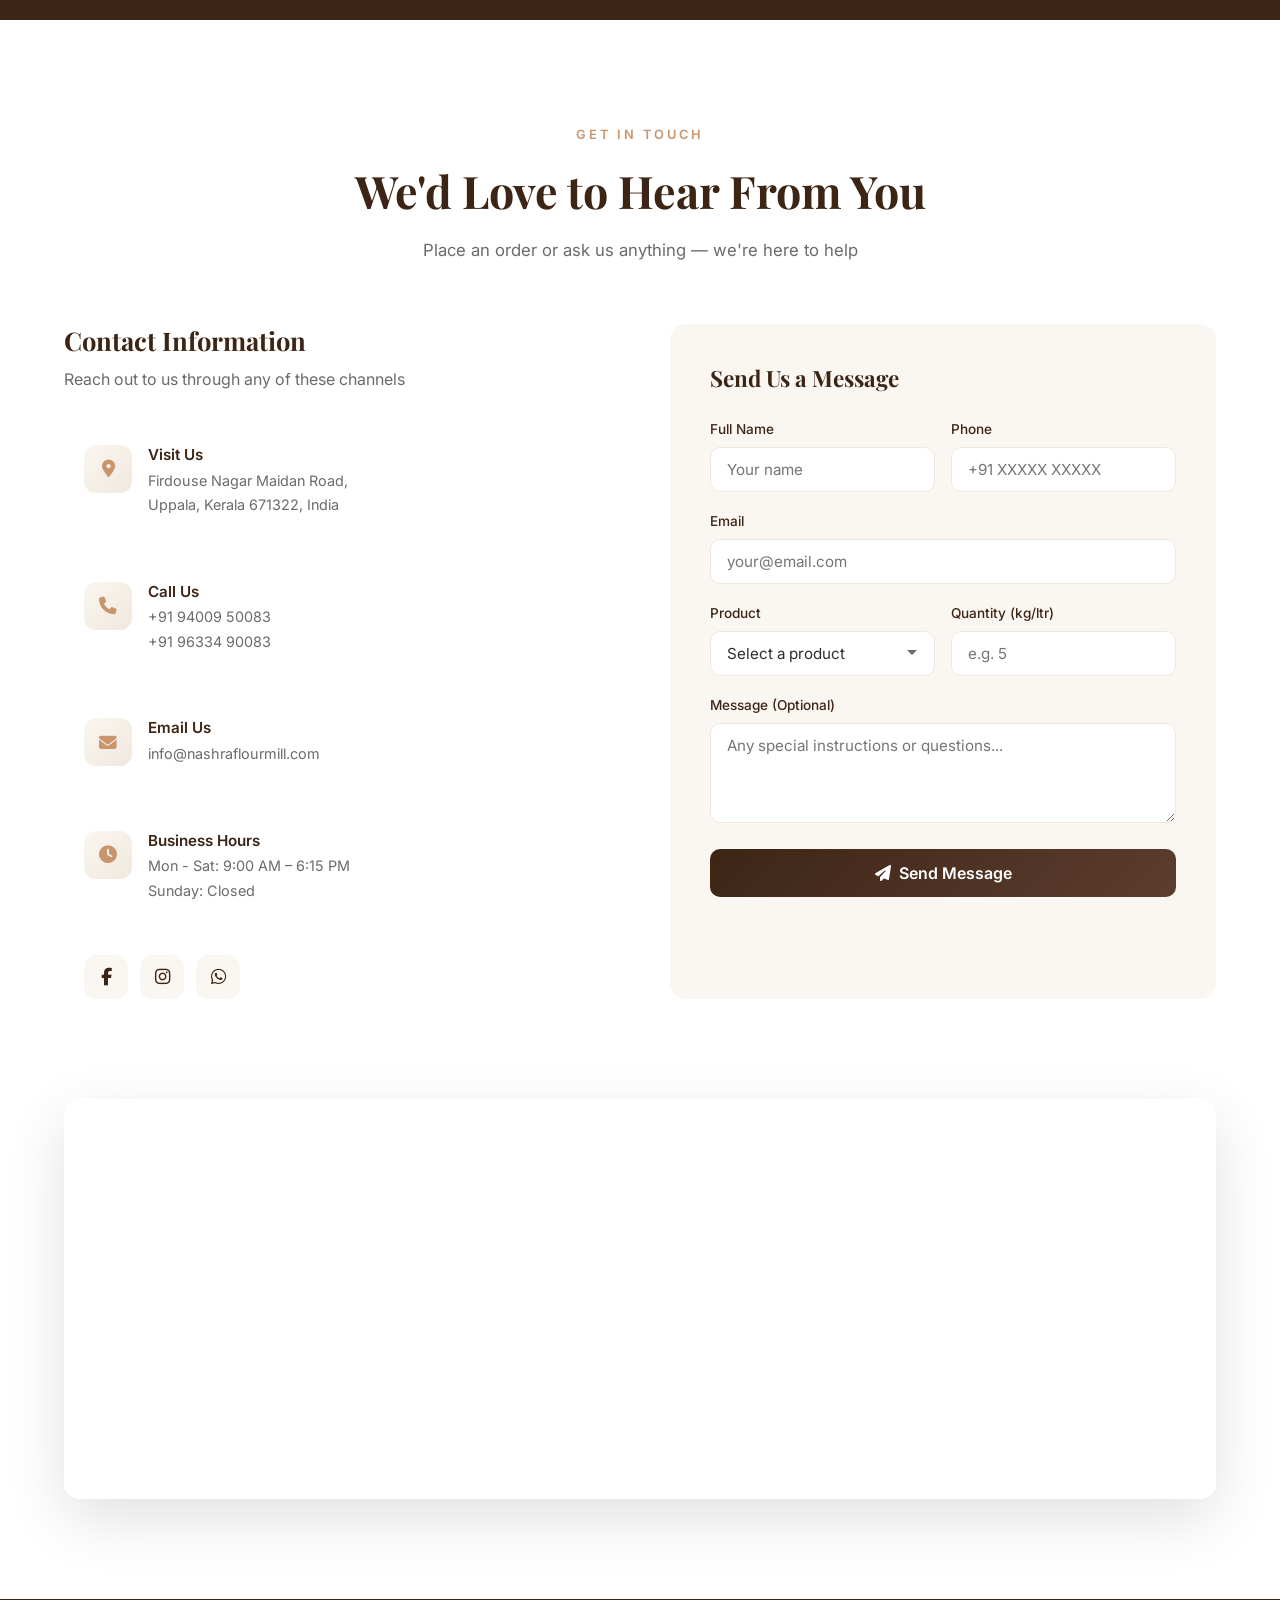
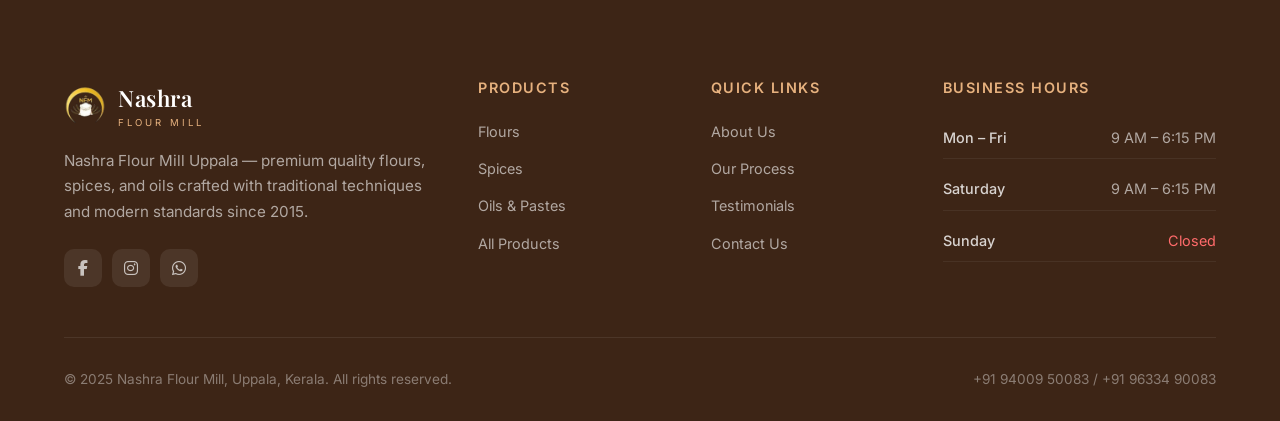
==== commit deec6441: "Add live visitor counter bar at top of page Uses visitor.6developer.com free API for accurate server" ====
--- a/index.html
+++ b/index.html
@@ -39,7 +39,7 @@
 
         html {
             scroll-behavior: smooth;
-            scroll-padding-top: 80px;
+            scroll-padding-top: 112px;
         }
 
         body {
@@ -105,9 +105,37 @@
         }
 
         /* Navigation */
+        /* Visitor Counter Bar */
+        .visitor-bar {
+            position: fixed;
+            top: 0;
+            width: 100%;
+            z-index: 1001;
+            background: var(--brown);
+            color: var(--gold-light);
+            text-align: center;
+            padding: 6px 0;
+            font-size: 0.8rem;
+            font-weight: 500;
+            letter-spacing: 0.5px;
+            display: flex;
+            align-items: center;
+            justify-content: center;
+            gap: 8px;
+        }
+
+        .visitor-bar i {
+            font-size: 0.75rem;
+        }
+
+        .visitor-count {
+            font-weight: 700;
+            color: var(--white);
+        }
+
         .navbar {
             position: fixed;
-            top: 0;
+            top: 32px;
             width: 100%;
             z-index: 1000;
             padding: 20px 5%;
@@ -1516,6 +1544,12 @@
     <div class="preloader" id="preloader">
         <div class="preloader-logo">Nashra Flour Mill</div>
         <div class="preloader-bar"></div>
+    </div>
+
+    <!-- Visitor Counter Bar -->
+    <div class="visitor-bar" id="visitorBar">
+        <i class="fas fa-eye"></i>
+        <span>Total Visitors: <span class="visitor-count" id="visitorCount">...</span></span>
     </div>
 
     <!-- Navigation -->
@@ -2122,6 +2156,44 @@
         scrollTopBtn.addEventListener('click', () => {
             window.scrollTo({ top: 0, behavior: 'smooth' });
         });
+
+        // Visitor Counter
+        (function() {
+            const domain = window.location.hostname || 'nashra-flour-mill.local';
+            const countEl = document.getElementById('visitorCount');
+
+            // Record visit and get total count
+            fetch('https://visitor.6developer.com/visit', {
+                method: 'POST',
+                headers: { 'Content-Type': 'application/json' },
+                body: JSON.stringify({
+                    domain: domain,
+                    page_path: window.location.pathname,
+                    page_title: document.title
+                })
+            })
+            .then(res => res.json())
+            .then(data => {
+                if (data && data.totalCount !== undefined) {
+                    countEl.textContent = data.totalCount.toLocaleString();
+                }
+            })
+            .catch(() => {
+                // Fallback: try GET to at least show the count
+                fetch('https://visitor.6developer.com/visit?domain=' + encodeURIComponent(domain))
+                    .then(res => res.json())
+                    .then(data => {
+                        if (data && data.totalCount !== undefined) {
+                            countEl.textContent = data.totalCount.toLocaleString();
+                        } else {
+                            countEl.textContent = '-';
+                        }
+                    })
+                    .catch(() => {
+                        countEl.textContent = '-';
+                    });
+            });
+        })();
     </script>
 </body>
 </html>
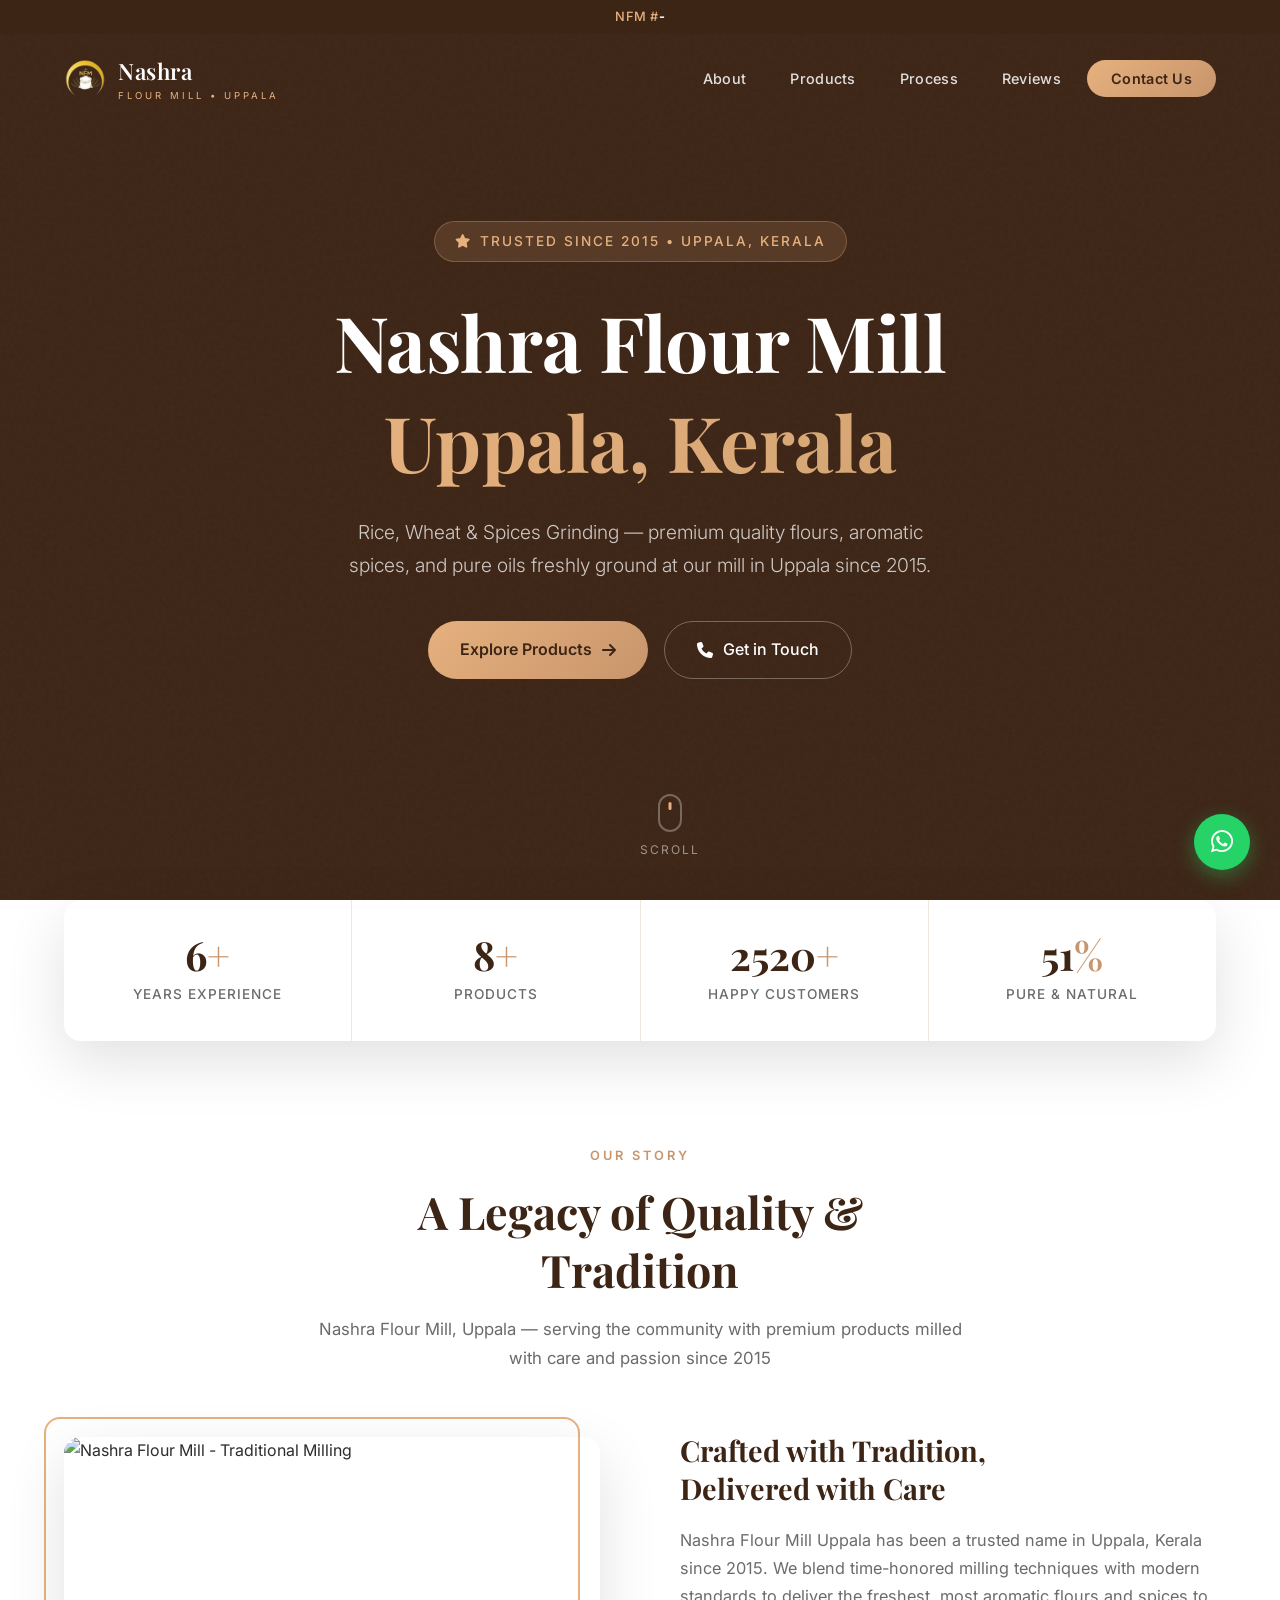
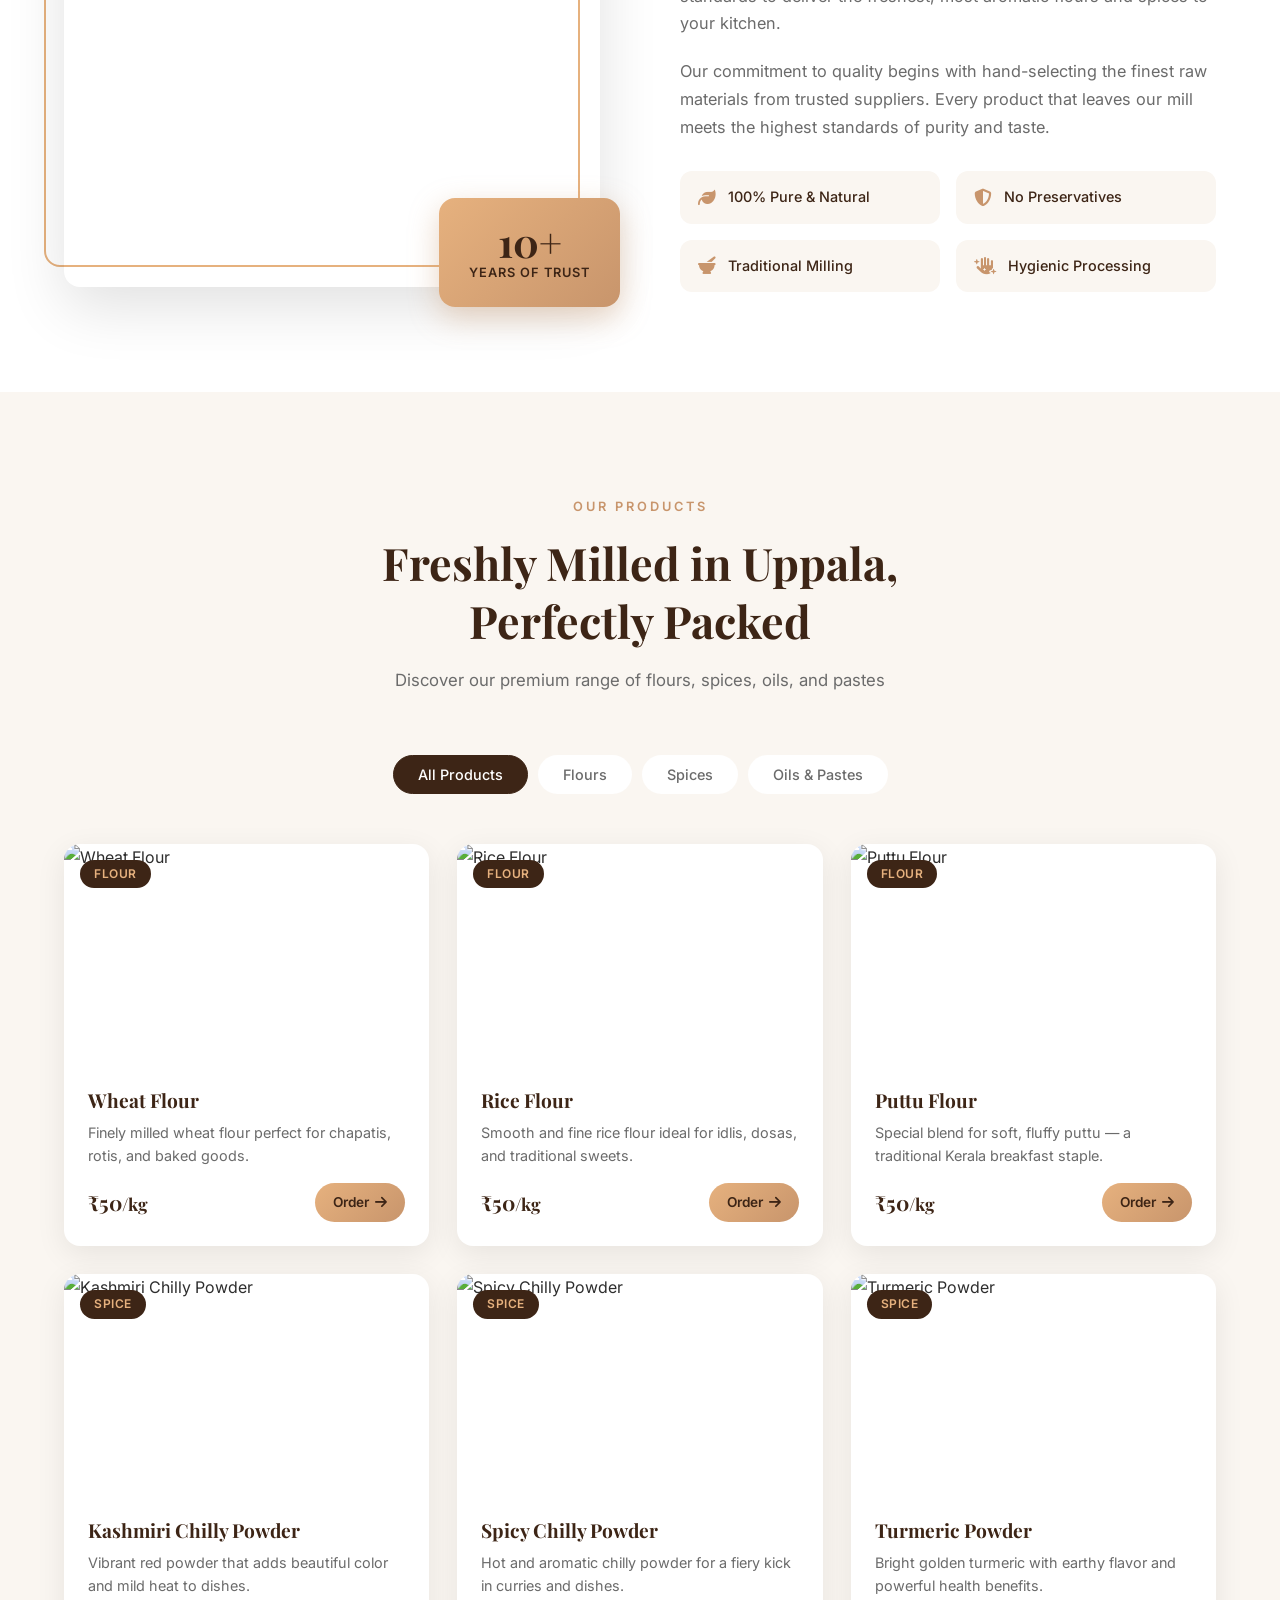
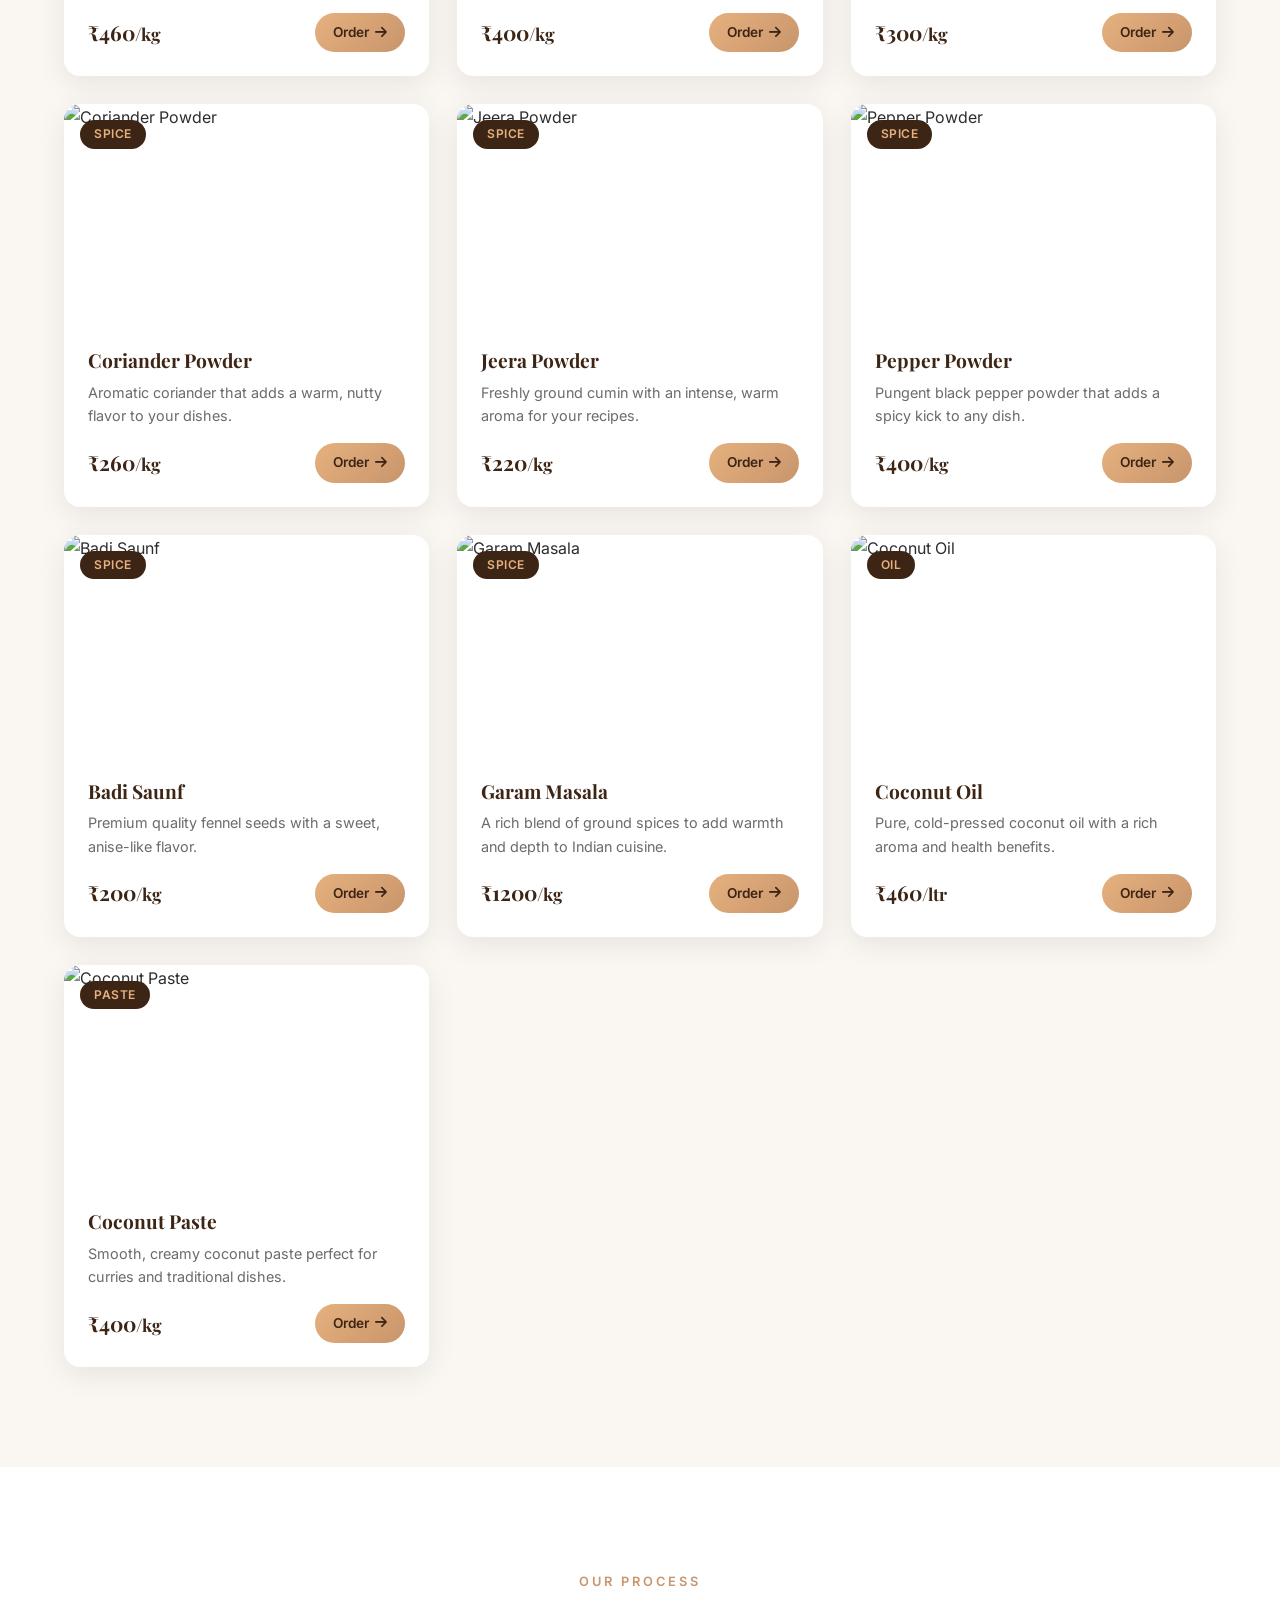
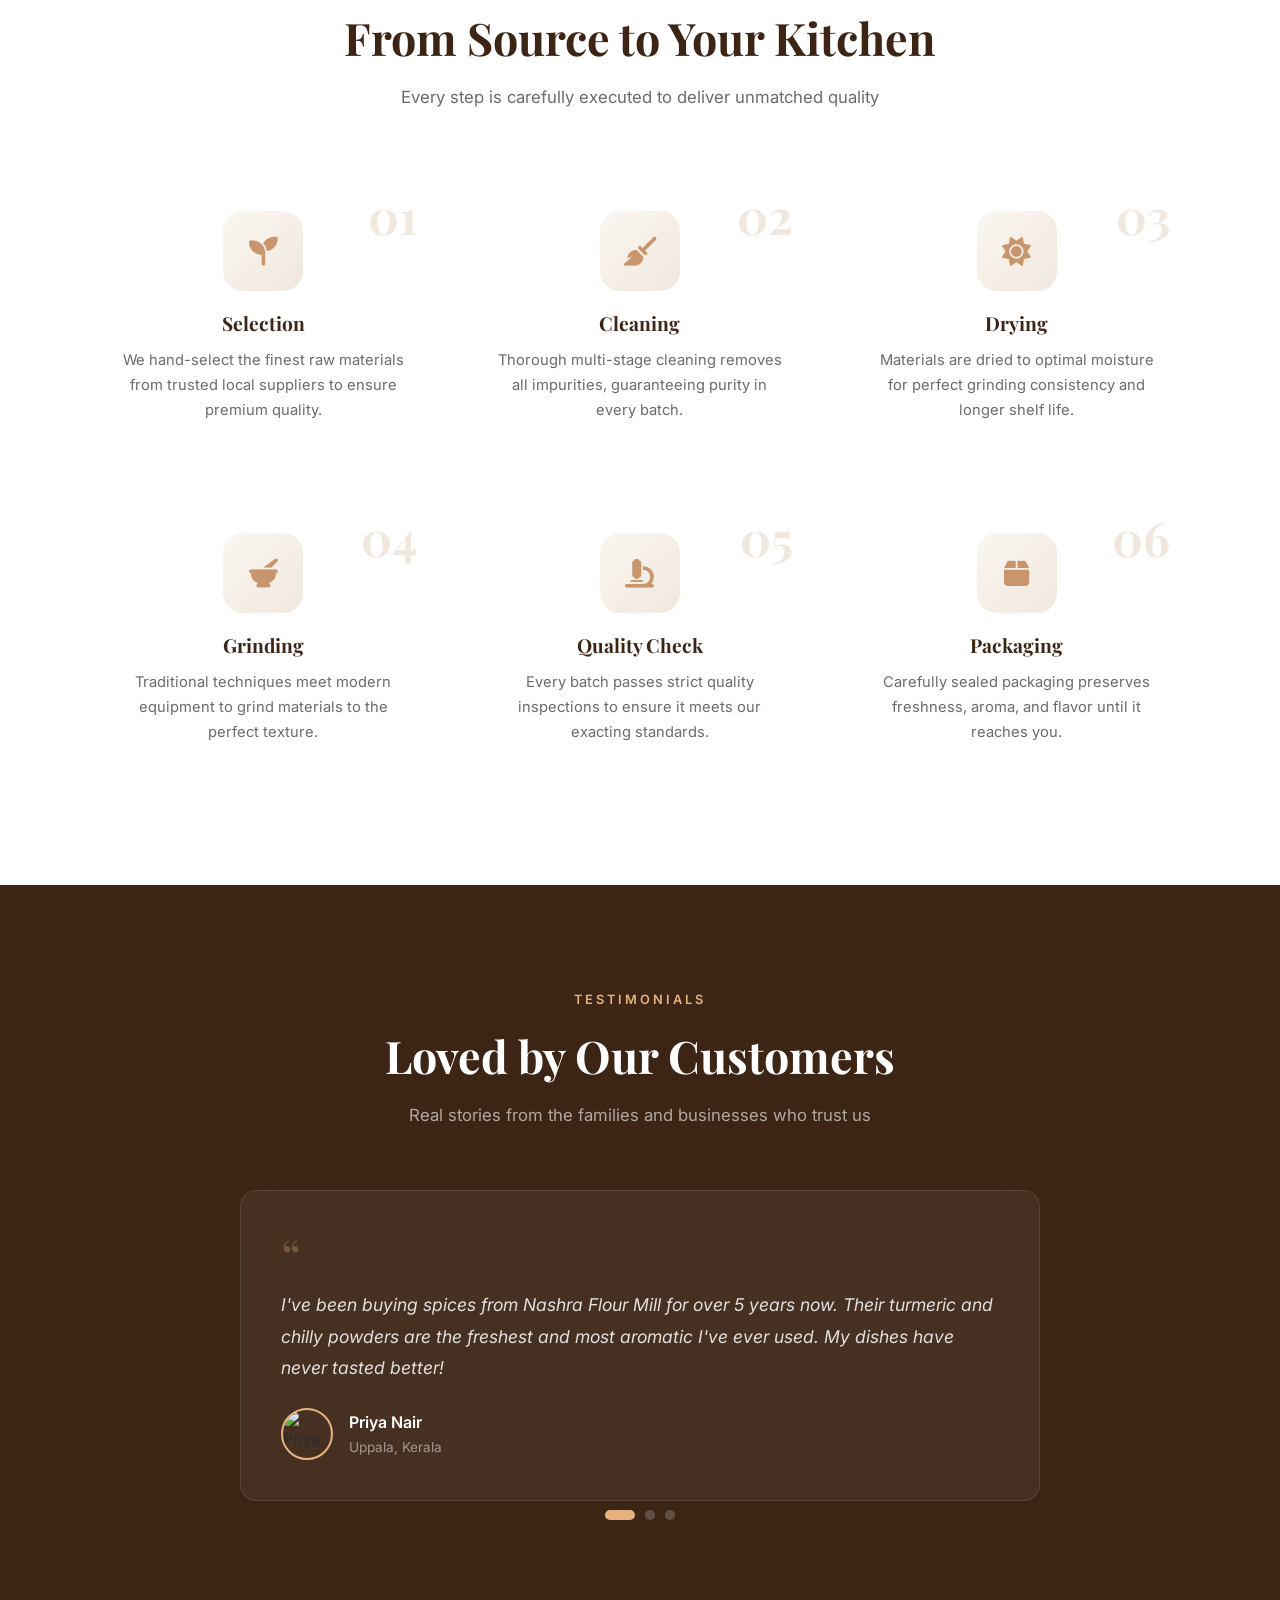
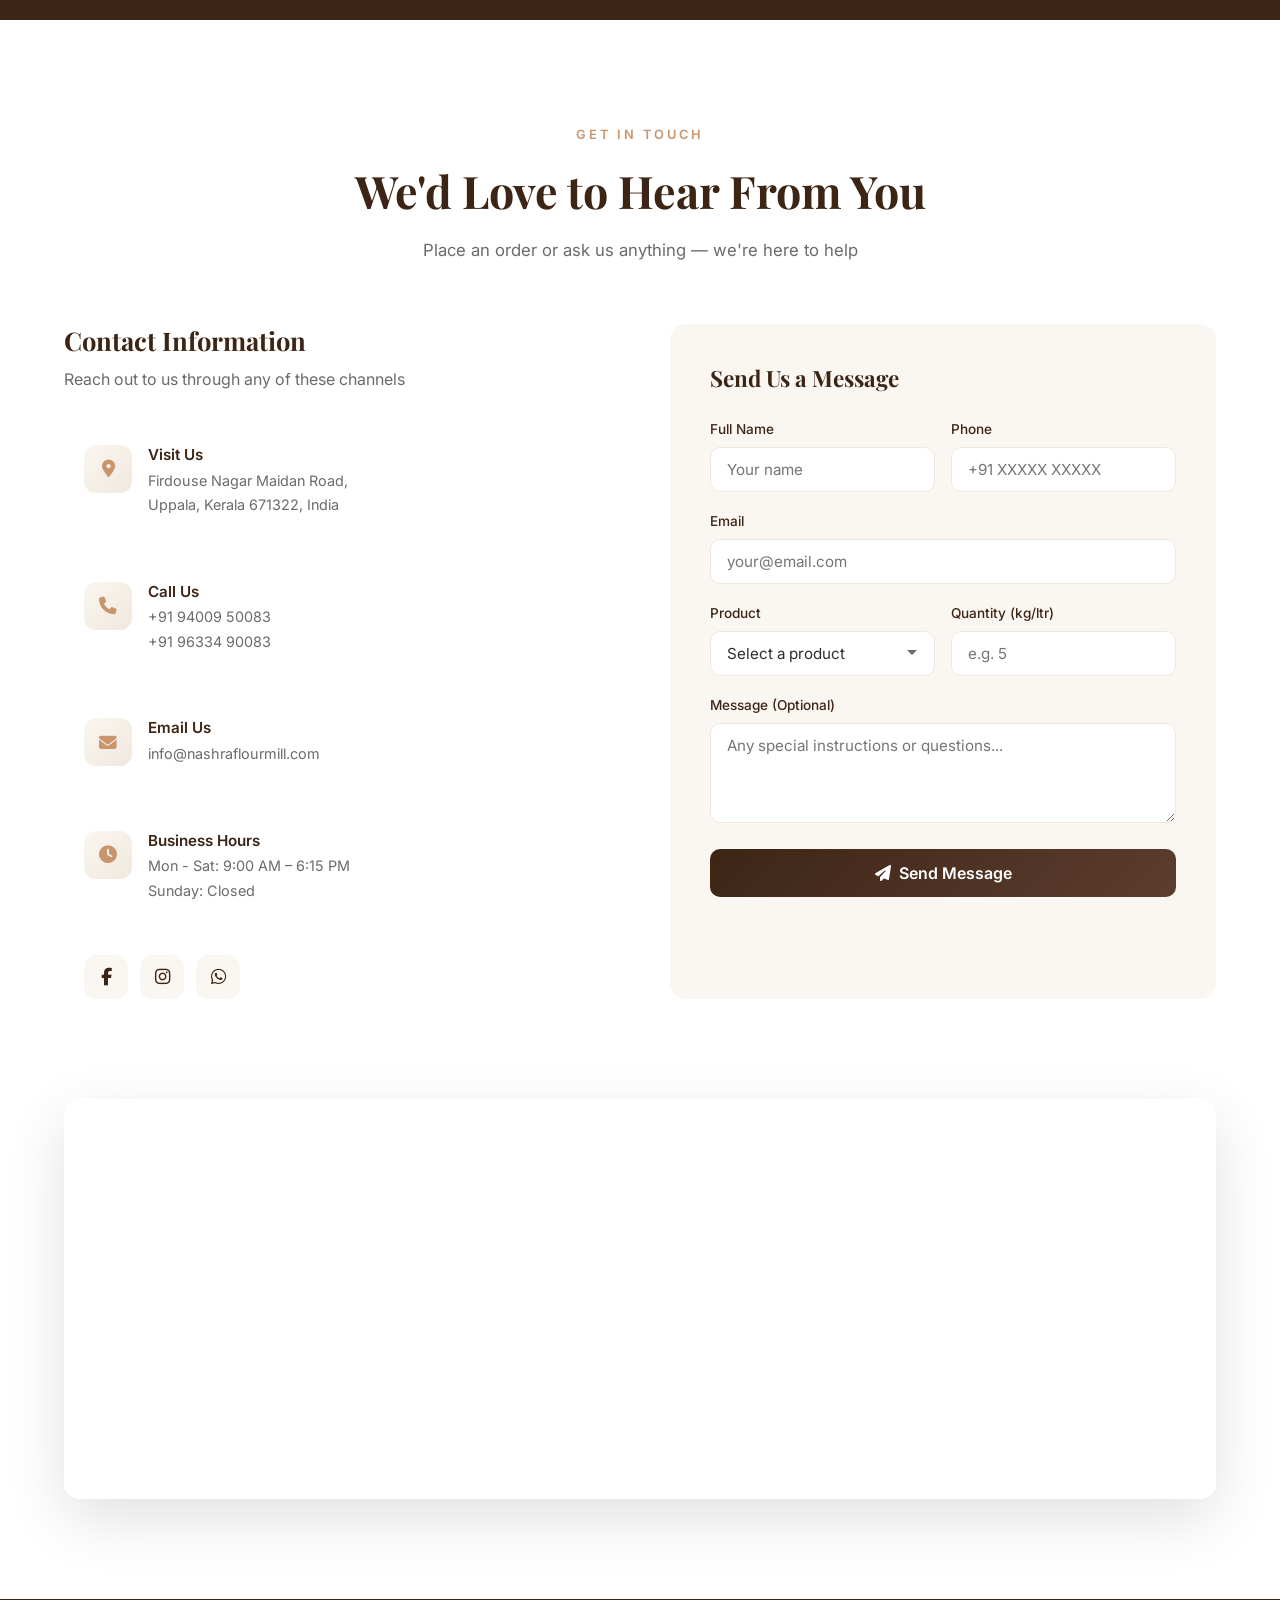
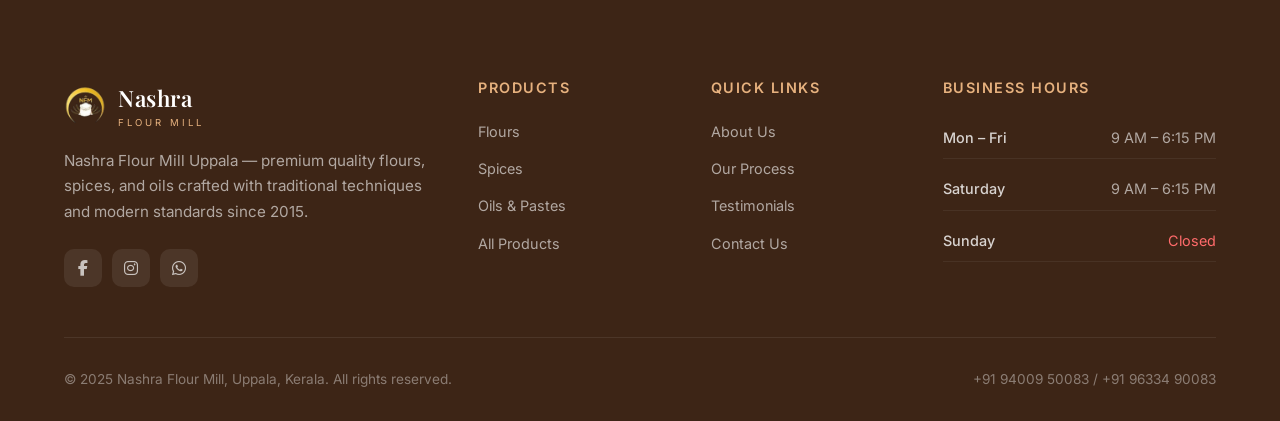
==== commit 6b8ed13d: "Change visitor counter label to cryptic NFM # format Co-Authored-By: Claude Opus 4.6 <noreply@anthro" ====
--- a/index.html
+++ b/index.html
@@ -1548,8 +1548,7 @@
 
     <!-- Visitor Counter Bar -->
     <div class="visitor-bar" id="visitorBar">
-        <i class="fas fa-eye"></i>
-        <span>Total Visitors: <span class="visitor-count" id="visitorCount">...</span></span>
+        <span>NFM #<span class="visitor-count" id="visitorCount">...</span></span>
     </div>
 
     <!-- Navigation -->
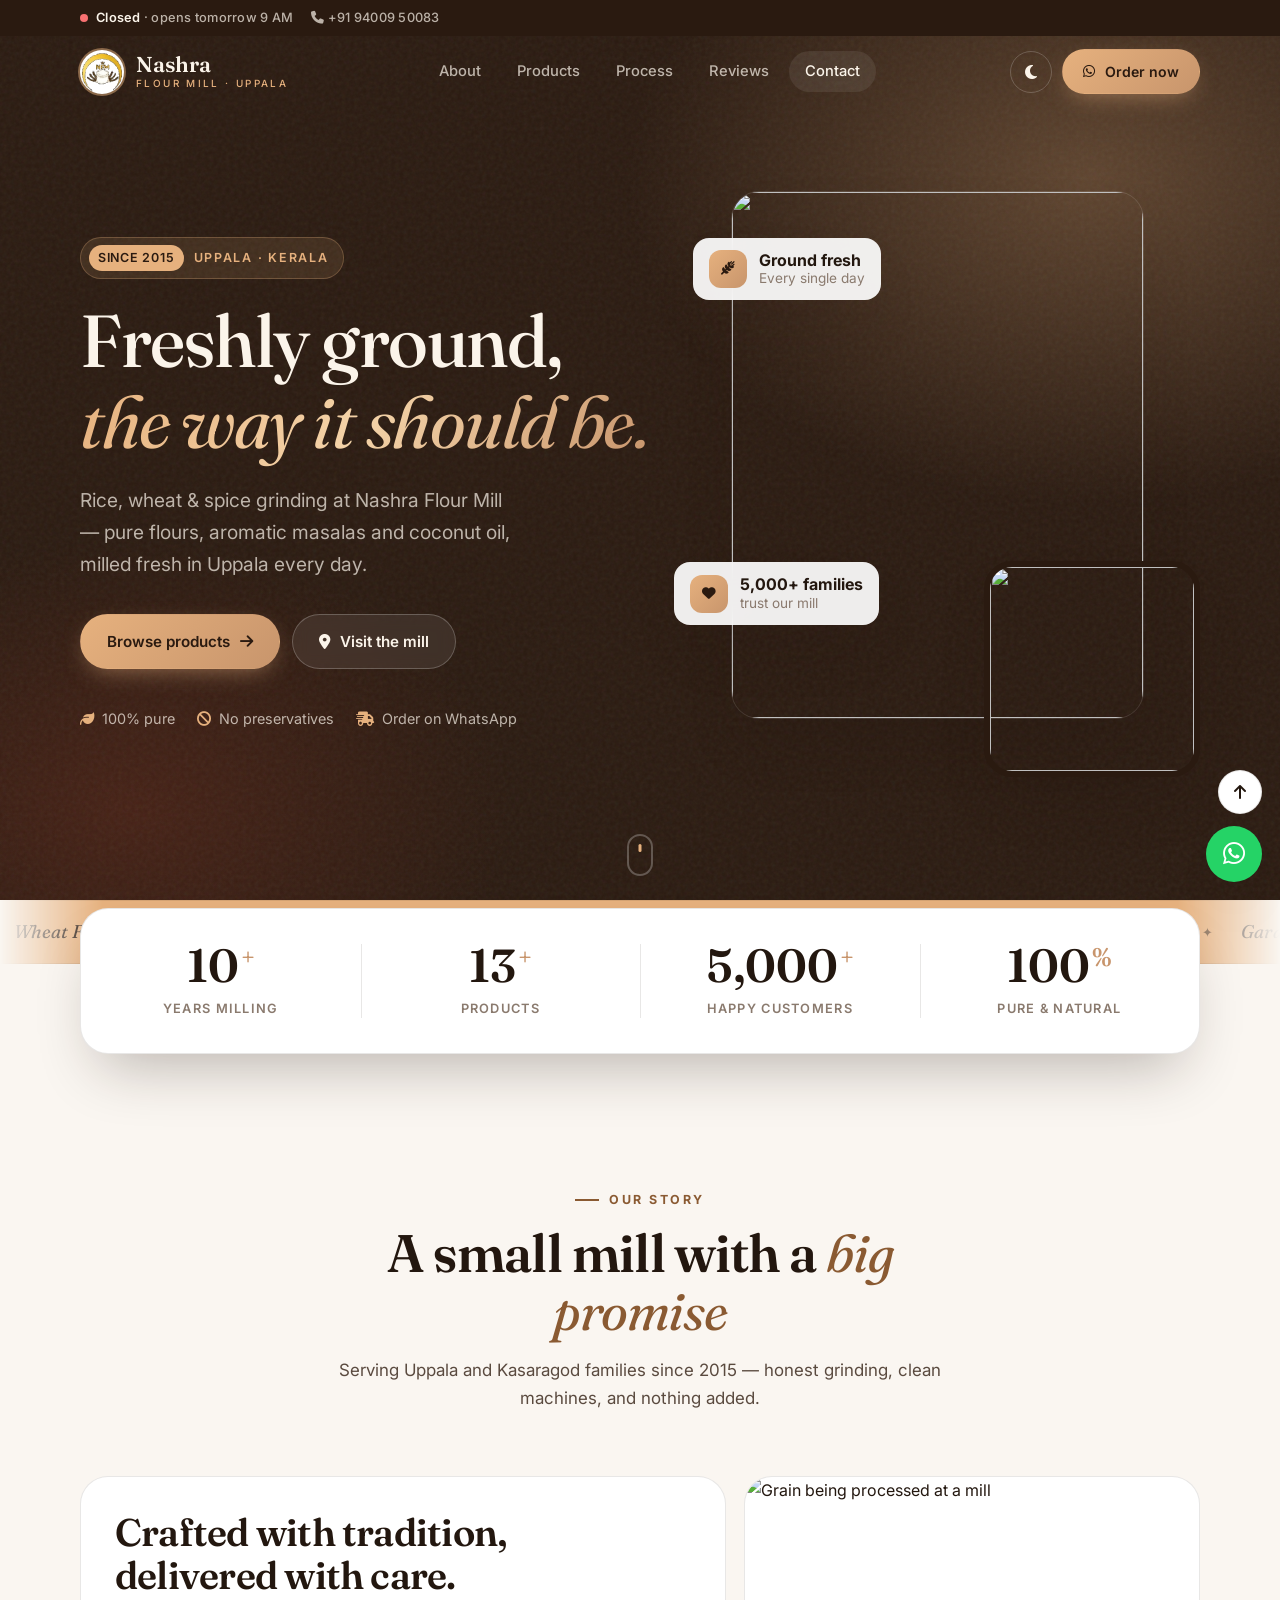
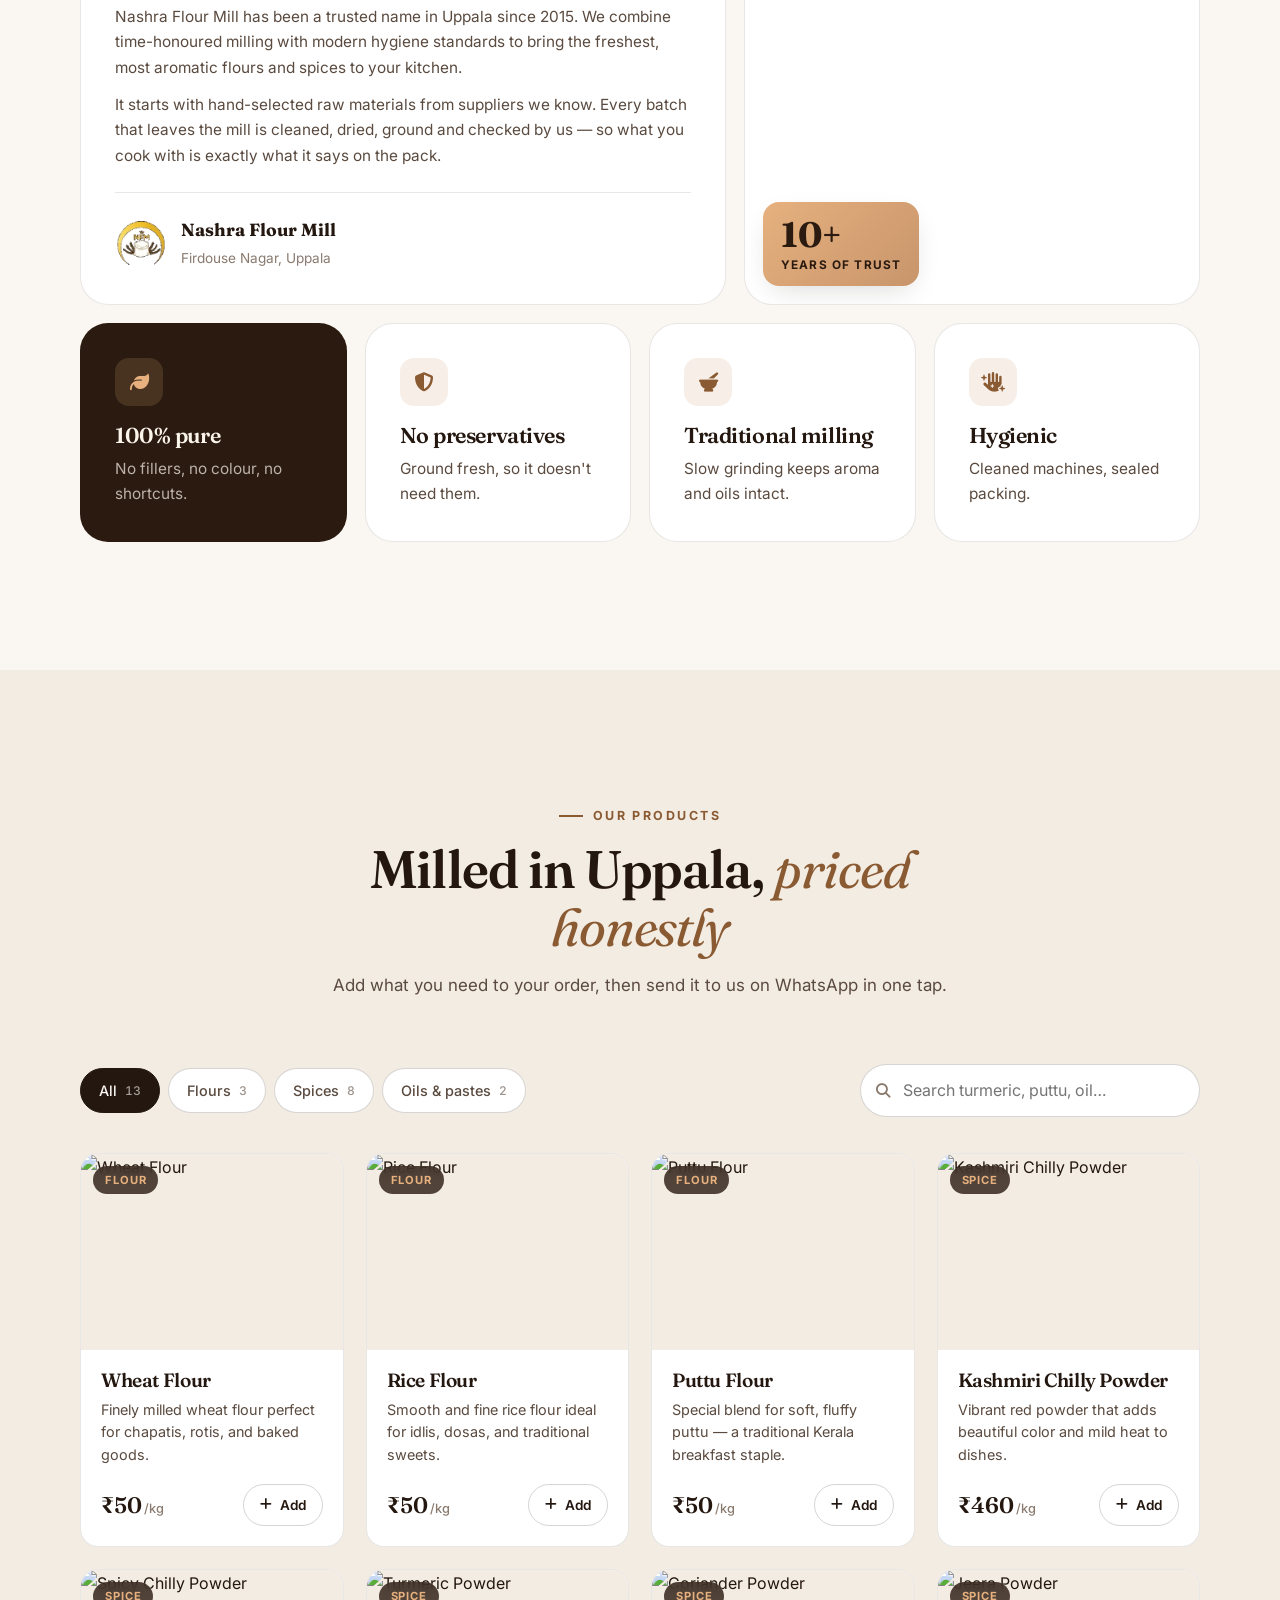
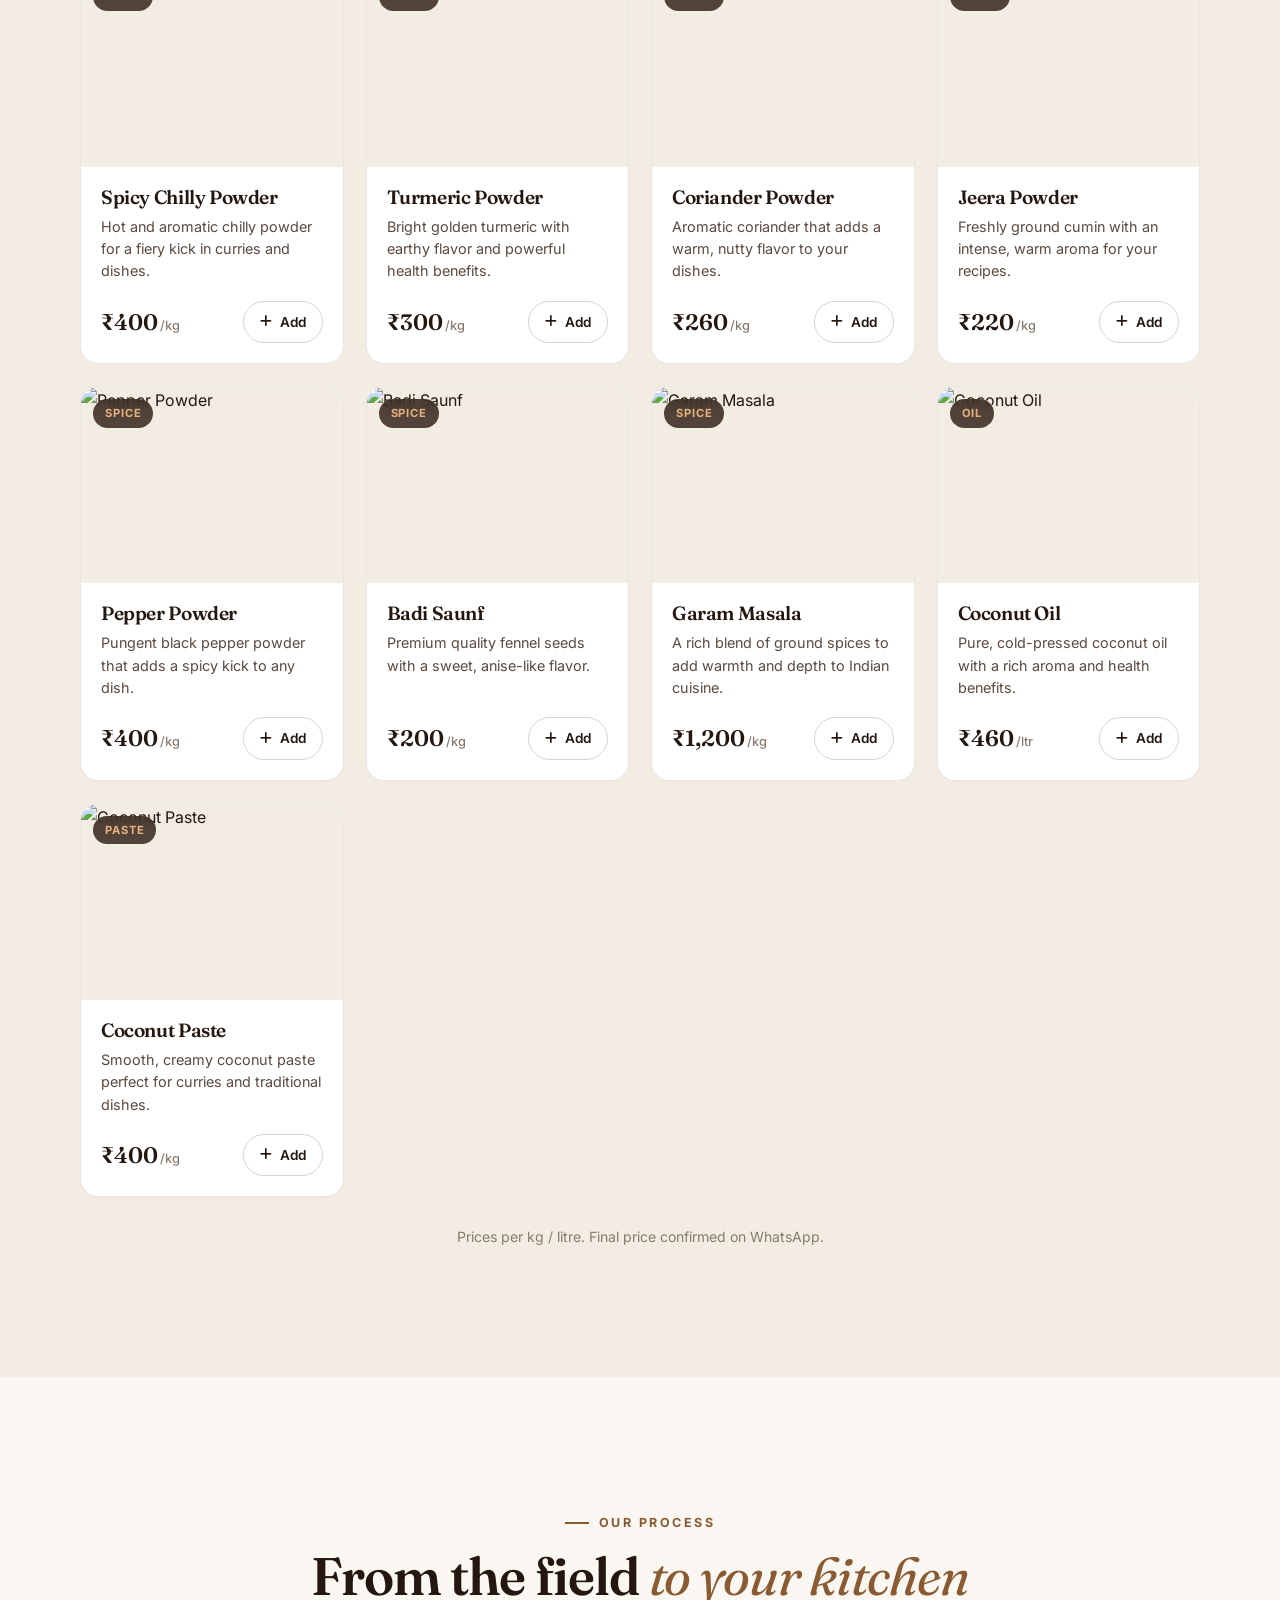
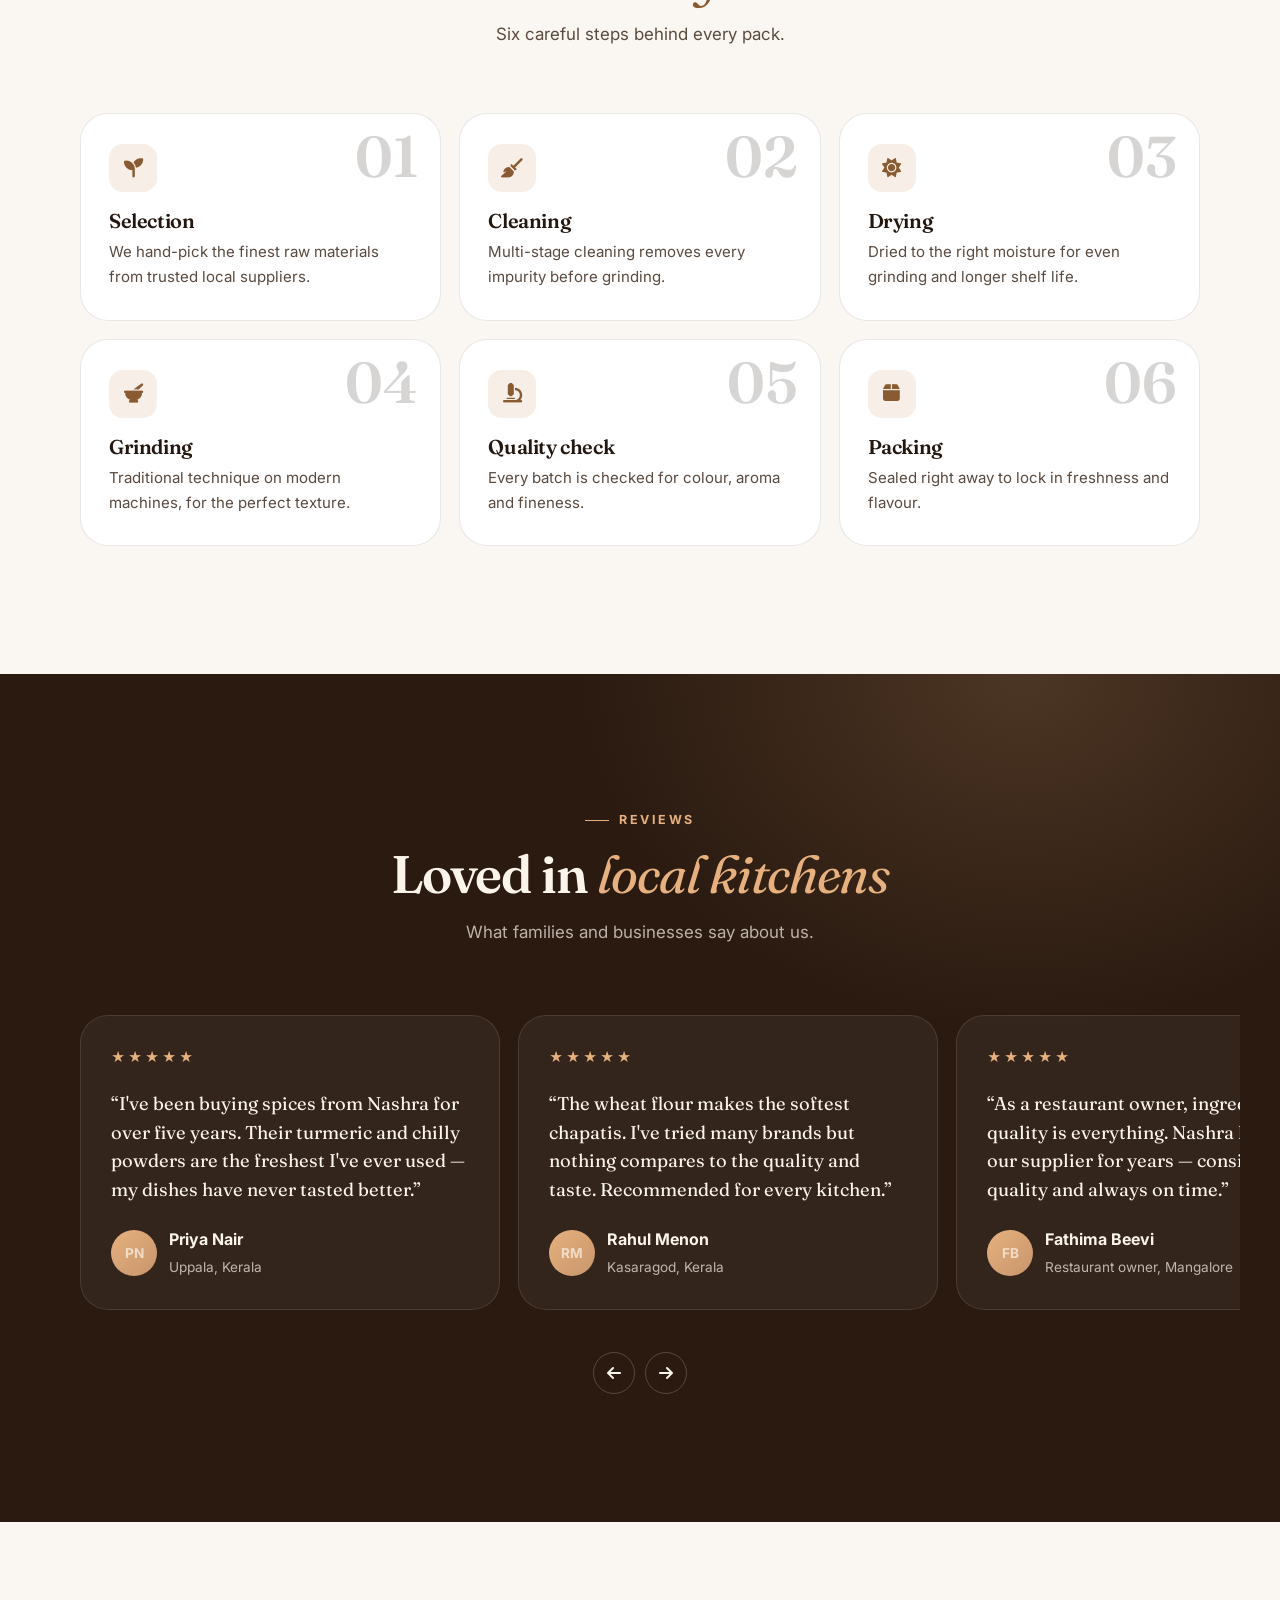
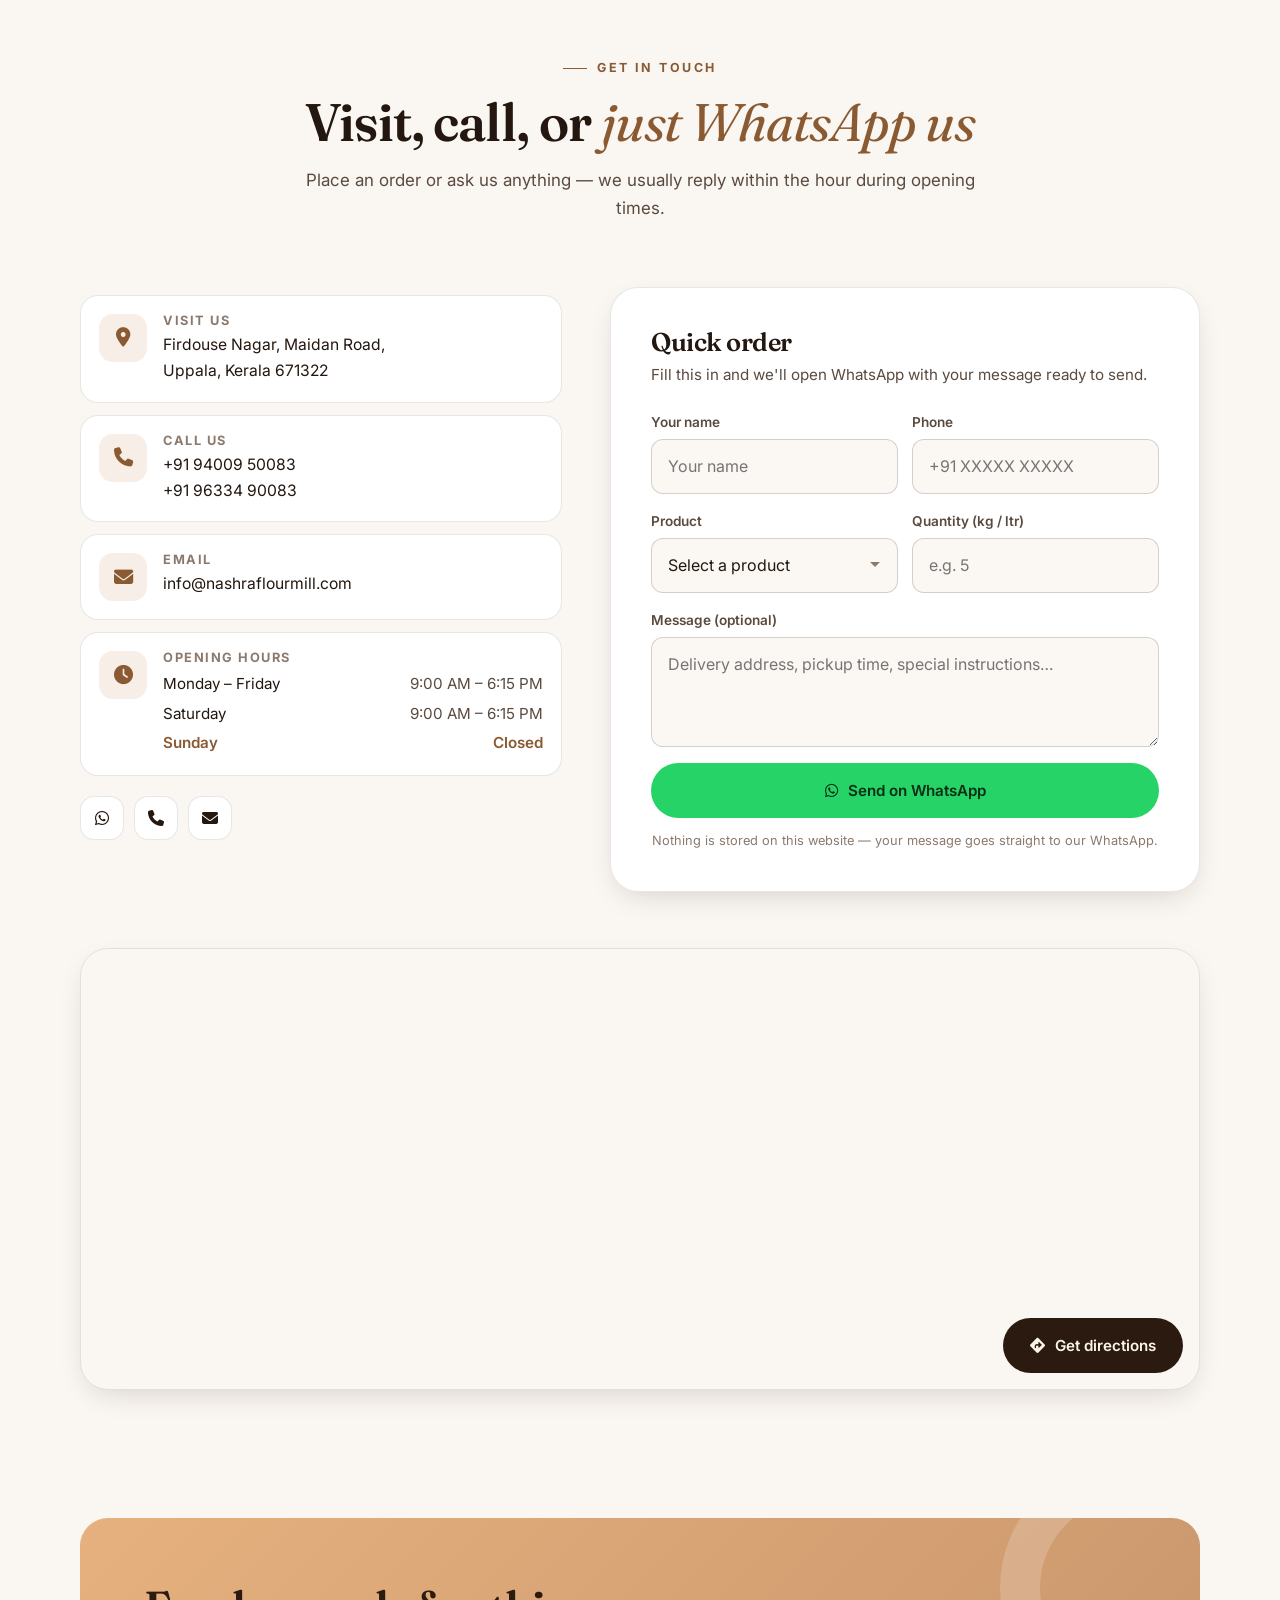
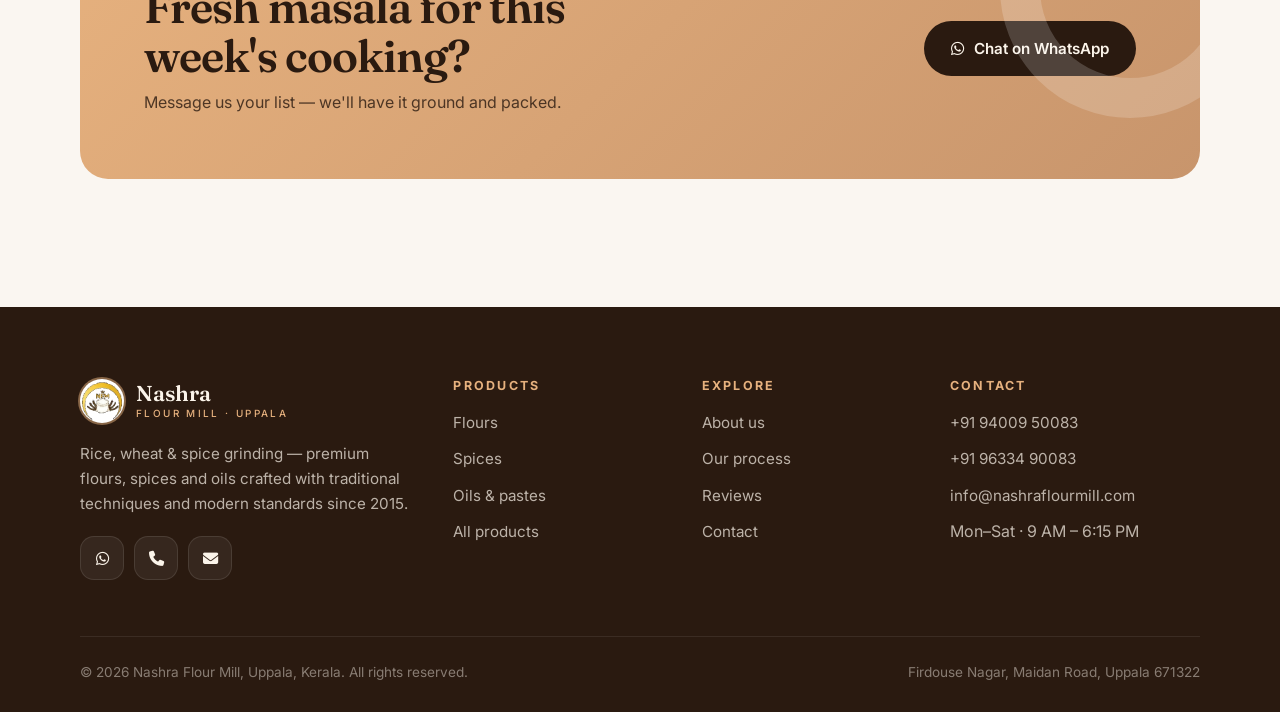
==== commit ecf97148: "Modern redesign and working visitor counter The visitor counter called visitor.6developer.com, which" ====
--- a/index.html
+++ b/index.html
@@ -1,2198 +1,476 @@
 <!DOCTYPE html>
-<html lang="en">
+<html lang="en" class="no-js">
 <head>
-    <meta charset="UTF-8">
-    <meta name="viewport" content="width=device-width, initial-scale=1.0">
-    <title>Nashra Flour Mill - Premium Quality Flours & Spices | Uppala, Kerala</title>
-    <meta name="description" content="Nashra Flour Mill - Premium quality flours, spices, and oils since 2015. Traditional milling techniques, 100% pure & natural products from Uppala, Kerala.">
-    <meta name="keywords" content="flour mill, spices, Kerala, Uppala, wheat flour, rice flour, turmeric, chilly powder, coconut oil">
-    <meta property="og:title" content="Nashra Flour Mill Uppala - Premium Quality Flours & Spices">
-    <meta property="og:description" content="Nashra Flour Mill Uppala - Experience the authentic taste of freshly ground spices and flours since 2015.">
-    <meta property="og:type" content="website">
-    <link rel="preconnect" href="https://fonts.googleapis.com">
-    <link rel="preconnect" href="https://fonts.gstatic.com" crossorigin>
-    <link href="https://fonts.googleapis.com/css2?family=Playfair+Display:wght@400;500;600;700&family=Inter:wght@300;400;500;600;700&display=swap" rel="stylesheet">
-    <link rel="stylesheet" href="https://cdnjs.cloudflare.com/ajax/libs/font-awesome/6.5.1/css/all.min.css">
-    <style>
-        :root {
-            --brown: #3d2516;
-            --brown-light: #5c3d2e;
-            --gold: #c8956c;
-            --gold-light: #e6b17e;
-            --cream: #faf6f1;
-            --cream-dark: #f0e8de;
-            --white: #ffffff;
-            --text: #2d2d2d;
-            --text-light: #6b6b6b;
-            --text-muted: #999;
-            --shadow: 0 8px 30px rgba(0,0,0,0.08);
-            --shadow-lg: 0 20px 60px rgba(0,0,0,0.12);
-            --radius: 16px;
-            --transition: 0.4s cubic-bezier(0.25, 0.46, 0.45, 0.94);
-        }
-
-        * {
-            margin: 0;
-            padding: 0;
-            box-sizing: border-box;
-        }
-
-        html {
-            scroll-behavior: smooth;
-            scroll-padding-top: 112px;
-        }
-
-        body {
-            font-family: 'Inter', sans-serif;
-            background: var(--cream);
-            color: var(--text);
-            line-height: 1.7;
-            overflow-x: hidden;
-        }
-
-        h1, h2, h3, h4 {
-            font-family: 'Playfair Display', serif;
-            line-height: 1.3;
-        }
-
-        /* Preloader */
-        .preloader {
-            position: fixed;
-            inset: 0;
-            background: var(--brown);
-            z-index: 10000;
-            display: flex;
-            flex-direction: column;
-            align-items: center;
-            justify-content: center;
-            transition: opacity 0.6s, visibility 0.6s;
-        }
-
-        .preloader.hidden {
-            opacity: 0;
-            visibility: hidden;
-        }
-
-        .preloader-logo {
-            font-family: 'Playfair Display', serif;
-            font-size: 2rem;
-            color: var(--gold-light);
-            margin-bottom: 30px;
-            letter-spacing: 2px;
-        }
-
-        .preloader-bar {
-            width: 200px;
-            height: 2px;
-            background: rgba(255,255,255,0.1);
-            border-radius: 2px;
-            overflow: hidden;
-        }
-
-        .preloader-bar::after {
-            content: '';
-            display: block;
-            width: 40%;
-            height: 100%;
-            background: var(--gold-light);
-            border-radius: 2px;
-            animation: preload 1.2s ease-in-out infinite;
-        }
-
-        @keyframes preload {
-            0% { transform: translateX(-100%); }
-            100% { transform: translateX(350%); }
-        }
-
-        /* Navigation */
-        /* Visitor Counter Bar */
-        .visitor-bar {
-            position: fixed;
-            top: 0;
-            width: 100%;
-            z-index: 1001;
-            background: var(--brown);
-            color: var(--gold-light);
-            text-align: center;
-            padding: 6px 0;
-            font-size: 0.8rem;
-            font-weight: 500;
-            letter-spacing: 0.5px;
-            display: flex;
-            align-items: center;
-            justify-content: center;
-            gap: 8px;
-        }
-
-        .visitor-bar i {
-            font-size: 0.75rem;
-        }
-
-        .visitor-count {
-            font-weight: 700;
-            color: var(--white);
-        }
-
-        .navbar {
-            position: fixed;
-            top: 32px;
-            width: 100%;
-            z-index: 1000;
-            padding: 20px 5%;
-            display: flex;
-            justify-content: space-between;
-            align-items: center;
-            transition: var(--transition);
-        }
-
-        .navbar.scrolled {
-            background: rgba(61, 37, 22, 0.95);
-            backdrop-filter: blur(20px);
-            -webkit-backdrop-filter: blur(20px);
-            padding: 12px 5%;
-            box-shadow: 0 4px 30px rgba(0,0,0,0.15);
-        }
-
-        .logo {
-            display: flex;
-            align-items: center;
-            gap: 12px;
-            text-decoration: none;
-        }
-
-        .logo-icon {
-            width: 42px;
-            height: 42px;
-            border-radius: 50%;
-            overflow: hidden;
-            display: flex;
-            align-items: center;
-            justify-content: center;
-        }
-
-        .logo-icon img {
-            width: 100%;
-            height: 100%;
-            object-fit: contain;
-        }
-
-        .logo-text {
-            font-family: 'Playfair Display', serif;
-            font-size: 1.4rem;
-            font-weight: 600;
-            color: #fff;
-            letter-spacing: 0.5px;
-        }
-
-        .logo-text span {
-            display: block;
-            font-family: 'Inter', sans-serif;
-            font-size: 0.6rem;
-            font-weight: 400;
-            letter-spacing: 3px;
-            text-transform: uppercase;
-            color: var(--gold-light);
-            margin-top: -2px;
-        }
-
-        .nav-links {
-            display: flex;
-            list-style: none;
-            align-items: center;
-            gap: 8px;
-        }
-
-        .nav-links a {
-            color: rgba(255,255,255,0.85);
-            text-decoration: none;
-            font-size: 0.9rem;
-            font-weight: 500;
-            padding: 8px 18px;
-            border-radius: 50px;
-            transition: var(--transition);
-            letter-spacing: 0.3px;
-        }
-
-        .nav-links a:hover {
-            color: #fff;
-            background: rgba(255,255,255,0.1);
-        }
-
-        .nav-links .btn-contact {
-            background: linear-gradient(135deg, var(--gold-light), var(--gold));
-            color: var(--brown);
-            font-weight: 600;
-            padding: 10px 24px;
-        }
-
-        .nav-links .btn-contact:hover {
-            transform: translateY(-2px);
-            box-shadow: 0 8px 25px rgba(200, 149, 108, 0.4);
-            background: linear-gradient(135deg, var(--gold-light), var(--gold));
-        }
-
-        .burger {
-            display: none;
-            flex-direction: column;
-            gap: 5px;
-            cursor: pointer;
-            padding: 8px;
-            z-index: 1001;
-        }
-
-        .burger span {
-            width: 24px;
-            height: 2px;
-            background: #fff;
-            border-radius: 2px;
-            transition: var(--transition);
-        }
-
-        .burger.active span:nth-child(1) {
-            transform: rotate(45deg) translate(5px, 5px);
-        }
-
-        .burger.active span:nth-child(2) {
-            opacity: 0;
-        }
-
-        .burger.active span:nth-child(3) {
-            transform: rotate(-45deg) translate(5px, -5px);
-        }
-
-        /* Hero */
-        .hero {
-            min-height: 100vh;
-            position: relative;
-            display: flex;
-            align-items: center;
-            justify-content: center;
-            overflow: hidden;
-            background: var(--brown);
-        }
-
-        .hero-bg {
-            position: absolute;
-            inset: 0;
-            background-image: url('https://images.unsplash.com/photo-1509440159596-0249088772ff?ixlib=rb-4.0.3&auto=format&fit=crop&w=2000&q=80');
-            background-size: cover;
-            background-position: center;
-            opacity: 0.4;
-            transform: scale(1.1);
-            transition: transform 10s ease;
-        }
-
-        .hero:hover .hero-bg {
-            transform: scale(1);
-        }
-
-        .hero-overlay {
-            position: absolute;
-            inset: 0;
-            background: linear-gradient(180deg, rgba(61,37,22,0.6) 0%, rgba(61,37,22,0.8) 100%);
-        }
-
-        .hero-grain {
-            position: absolute;
-            inset: 0;
-            opacity: 0.03;
-            background-image: url("data:image/svg+xml,%3Csvg viewBox='0 0 256 256' xmlns='http://www.w3.org/2000/svg'%3E%3Cfilter id='noise'%3E%3CfeTurbulence type='fractalNoise' baseFrequency='0.9' numOctaves='4' stitchTiles='stitch'/%3E%3C/filter%3E%3Crect width='100%25' height='100%25' filter='url(%23noise)'/%3E%3C/svg%3E");
-        }
-
-        .hero-content {
-            position: relative;
-            z-index: 2;
-            text-align: center;
-            max-width: 900px;
-            padding: 0 20px;
-        }
-
-        .hero-badge {
-            display: inline-flex;
-            align-items: center;
-            gap: 8px;
-            background: rgba(230, 177, 126, 0.15);
-            border: 1px solid rgba(230, 177, 126, 0.3);
-            padding: 8px 20px;
-            border-radius: 50px;
-            color: var(--gold-light);
-            font-size: 0.85rem;
-            font-weight: 500;
-            letter-spacing: 2px;
-            text-transform: uppercase;
-            margin-bottom: 30px;
-            backdrop-filter: blur(10px);
-            opacity: 0;
-            transform: translateY(20px);
-            animation: heroFadeUp 0.8s 0.5s forwards;
-        }
-
-        .hero h1 {
-            font-size: clamp(2.8rem, 6vw, 5rem);
-            color: #fff;
-            margin-bottom: 24px;
-            font-weight: 700;
-            letter-spacing: -0.5px;
-            opacity: 0;
-            transform: translateY(30px);
-            animation: heroFadeUp 0.8s 0.7s forwards;
-        }
-
-        .hero h1 .accent {
-            background: linear-gradient(135deg, var(--gold-light), #d4a574);
-            -webkit-background-clip: text;
-            -webkit-text-fill-color: transparent;
-            background-clip: text;
-        }
-
-        .hero p {
-            font-size: clamp(1rem, 2vw, 1.2rem);
-            color: rgba(255,255,255,0.75);
-            max-width: 600px;
-            margin: 0 auto 40px;
-            font-weight: 300;
-            opacity: 0;
-            transform: translateY(30px);
-            animation: heroFadeUp 0.8s 0.9s forwards;
-        }
-
-        .hero-btns {
-            display: flex;
-            gap: 16px;
-            justify-content: center;
-            flex-wrap: wrap;
-            opacity: 0;
-            transform: translateY(30px);
-            animation: heroFadeUp 0.8s 1.1s forwards;
-        }
-
-        .btn-primary {
-            display: inline-flex;
-            align-items: center;
-            gap: 10px;
-            background: linear-gradient(135deg, var(--gold-light), var(--gold));
-            color: var(--brown);
-            padding: 14px 32px;
-            border-radius: 50px;
-            font-size: 1rem;
-            font-weight: 600;
-            text-decoration: none;
-            transition: var(--transition);
-            border: none;
-            cursor: pointer;
-        }
-
-        .btn-primary:hover {
-            transform: translateY(-3px);
-            box-shadow: 0 12px 35px rgba(200, 149, 108, 0.4);
-        }
-
-        .btn-outline {
-            display: inline-flex;
-            align-items: center;
-            gap: 10px;
-            background: transparent;
-            color: #fff;
-            padding: 14px 32px;
-            border-radius: 50px;
-            font-size: 1rem;
-            font-weight: 500;
-            text-decoration: none;
-            transition: var(--transition);
-            border: 1.5px solid rgba(255,255,255,0.3);
-        }
-
-        .btn-outline:hover {
-            background: rgba(255,255,255,0.1);
-            border-color: rgba(255,255,255,0.5);
-            transform: translateY(-3px);
-        }
-
-        @keyframes heroFadeUp {
-            to {
-                opacity: 1;
-                transform: translateY(0);
-            }
-        }
-
-        .hero-scroll {
-            position: absolute;
-            bottom: 40px;
-            left: 50%;
-            transform: translateX(-50%);
-            z-index: 2;
-            display: flex;
-            flex-direction: column;
-            align-items: center;
-            gap: 8px;
-            color: rgba(255,255,255,0.5);
-            font-size: 0.75rem;
-            letter-spacing: 2px;
-            text-transform: uppercase;
-            animation: heroFadeUp 0.8s 1.5s forwards;
-            opacity: 0;
-        }
-
-        .hero-scroll .mouse {
-            width: 24px;
-            height: 38px;
-            border: 2px solid rgba(255,255,255,0.3);
-            border-radius: 12px;
-            position: relative;
-        }
-
-        .hero-scroll .mouse::after {
-            content: '';
-            position: absolute;
-            top: 6px;
-            left: 50%;
-            transform: translateX(-50%);
-            width: 3px;
-            height: 8px;
-            background: var(--gold-light);
-            border-radius: 3px;
-            animation: scrollMouse 2s infinite;
-        }
-
-        @keyframes scrollMouse {
-            0%, 100% { opacity: 1; top: 6px; }
-            50% { opacity: 0; top: 18px; }
-        }
-
-        /* Stats Bar */
-        .stats-bar {
-            background: var(--white);
-            padding: 0 5%;
-            position: relative;
-            z-index: 3;
-        }
-
-        .stats-inner {
-            max-width: 1200px;
-            margin: 0 auto;
-            display: grid;
-            grid-template-columns: repeat(4, 1fr);
-            gap: 1px;
-            background: var(--cream-dark);
-            border-radius: var(--radius);
-            overflow: hidden;
-            box-shadow: var(--shadow-lg);
-            transform: translateY(-50%);
-        }
-
-        .stat-item {
-            background: var(--white);
-            padding: 35px 20px;
-            text-align: center;
-            transition: var(--transition);
-        }
-
-        .stat-item:hover {
-            background: var(--cream);
-        }
-
-        .stat-number {
-            font-family: 'Playfair Display', serif;
-            font-size: 2.5rem;
-            font-weight: 700;
-            color: var(--brown);
-            line-height: 1;
-            margin-bottom: 8px;
-        }
-
-        .stat-number span {
-            color: var(--gold);
-        }
-
-        .stat-label {
-            font-size: 0.85rem;
-            color: var(--text-light);
-            font-weight: 500;
-            text-transform: uppercase;
-            letter-spacing: 1px;
-        }
-
-        /* Section Base */
-        .section {
-            padding: 100px 5%;
-        }
-
-        .section-header {
-            text-align: center;
-            max-width: 650px;
-            margin: 0 auto 60px;
-        }
-
-        .section-tag {
-            display: inline-block;
-            font-size: 0.8rem;
-            font-weight: 600;
-            color: var(--gold);
-            letter-spacing: 3px;
-            text-transform: uppercase;
-            margin-bottom: 16px;
-        }
-
-        .section-header h2 {
-            font-size: clamp(2rem, 4vw, 2.8rem);
-            color: var(--brown);
-            margin-bottom: 16px;
-        }
-
-        .section-header p {
-            font-size: 1.05rem;
-            color: var(--text-light);
-        }
-
-        /* Reveal Animation */
-        .reveal {
-            opacity: 0;
-            transform: translateY(40px);
-            transition: opacity 0.8s ease, transform 0.8s ease;
-        }
-
-        .reveal.visible {
-            opacity: 1;
-            transform: translateY(0);
-        }
-
-        /* About */
-        .about {
-            background: var(--white);
-        }
-
-        .about-grid {
-            display: grid;
-            grid-template-columns: 1fr 1fr;
-            gap: 80px;
-            align-items: center;
-            max-width: 1200px;
-            margin: 0 auto;
-        }
-
-        .about-image-wrapper {
-            position: relative;
-        }
-
-        .about-image-wrapper::before {
-            content: '';
-            position: absolute;
-            top: -20px;
-            left: -20px;
-            right: 20px;
-            bottom: 20px;
-            border: 2px solid var(--gold-light);
-            border-radius: var(--radius);
-            z-index: 0;
-        }
-
-        .about-image {
-            position: relative;
-            z-index: 1;
-            border-radius: var(--radius);
-            overflow: hidden;
-            box-shadow: var(--shadow-lg);
-        }
-
-        .about-image img {
-            width: 100%;
-            height: 450px;
-            object-fit: cover;
-            display: block;
-            transition: transform 0.8s ease;
-        }
-
-        .about-image:hover img {
-            transform: scale(1.05);
-        }
-
-        .about-experience {
-            position: absolute;
-            bottom: -20px;
-            right: -20px;
-            z-index: 2;
-            background: linear-gradient(135deg, var(--gold-light), var(--gold));
-            color: var(--brown);
-            padding: 24px 30px;
-            border-radius: var(--radius);
-            text-align: center;
-            box-shadow: 0 10px 30px rgba(200, 149, 108, 0.4);
-        }
-
-        .about-experience .number {
-            font-family: 'Playfair Display', serif;
-            font-size: 2.5rem;
-            font-weight: 700;
-            line-height: 1;
-        }
-
-        .about-experience .label {
-            font-size: 0.8rem;
-            font-weight: 600;
-            text-transform: uppercase;
-            letter-spacing: 1px;
-        }
-
-        .about-text h3 {
-            font-size: 1.8rem;
-            color: var(--brown);
-            margin-bottom: 20px;
-        }
-
-        .about-text p {
-            color: var(--text-light);
-            margin-bottom: 20px;
-            font-size: 1.02rem;
-        }
-
-        .about-features {
-            display: grid;
-            grid-template-columns: 1fr 1fr;
-            gap: 16px;
-            margin-top: 30px;
-        }
-
-        .feature-item {
-            display: flex;
-            align-items: center;
-            gap: 12px;
-            padding: 14px 18px;
-            background: var(--cream);
-            border-radius: 12px;
-            transition: var(--transition);
-        }
-
-        .feature-item:hover {
-            background: var(--cream-dark);
-            transform: translateX(5px);
-        }
-
-        .feature-item i {
-            color: var(--gold);
-            font-size: 1.1rem;
-            flex-shrink: 0;
-        }
-
-        .feature-item span {
-            font-size: 0.9rem;
-            font-weight: 500;
-            color: var(--brown);
-        }
-
-        /* Products */
-        .products {
-            background: var(--cream);
-        }
-
-        .product-filters {
-            display: flex;
-            justify-content: center;
-            gap: 10px;
-            flex-wrap: wrap;
-            margin-bottom: 50px;
-        }
-
-        .filter-btn {
-            padding: 10px 24px;
-            background: var(--white);
-            border: 1.5px solid transparent;
-            border-radius: 50px;
-            color: var(--text-light);
-            font-family: 'Inter', sans-serif;
-            font-size: 0.9rem;
-            font-weight: 500;
-            cursor: pointer;
-            transition: var(--transition);
-        }
-
-        .filter-btn:hover {
-            border-color: var(--gold-light);
-            color: var(--brown);
-        }
-
-        .filter-btn.active {
-            background: var(--brown);
-            color: var(--white);
-            border-color: var(--brown);
-        }
-
-        .product-grid {
-            display: grid;
-            grid-template-columns: repeat(auto-fill, minmax(280px, 1fr));
-            gap: 28px;
-            max-width: 1200px;
-            margin: 0 auto;
-        }
-
-        .product-card {
-            background: var(--white);
-            border-radius: var(--radius);
-            overflow: hidden;
-            box-shadow: var(--shadow);
-            transition: var(--transition);
-            position: relative;
-        }
-
-        .product-card:hover {
-            transform: translateY(-8px);
-            box-shadow: var(--shadow-lg);
-        }
-
-        .product-img {
-            height: 220px;
-            overflow: hidden;
-            position: relative;
-        }
-
-        .product-img img {
-            width: 100%;
-            height: 100%;
-            object-fit: cover;
-            transition: transform 0.6s ease;
-        }
-
-        .product-card:hover .product-img img {
-            transform: scale(1.1);
-        }
-
-        .product-badge {
-            position: absolute;
-            top: 16px;
-            left: 16px;
-            background: var(--brown);
-            color: var(--gold-light);
-            padding: 4px 14px;
-            border-radius: 50px;
-            font-size: 0.75rem;
-            font-weight: 600;
-            text-transform: uppercase;
-            letter-spacing: 0.5px;
-        }
-
-        .product-info {
-            padding: 24px;
-        }
-
-        .product-info h3 {
-            font-size: 1.2rem;
-            color: var(--brown);
-            margin-bottom: 8px;
-        }
-
-        .product-info p {
-            color: var(--text-light);
-            font-size: 0.9rem;
-            margin-bottom: 16px;
-            line-height: 1.6;
-        }
-
-        .product-footer {
-            display: flex;
-            align-items: center;
-            justify-content: space-between;
-        }
-
-        .product-price {
-            font-family: 'Playfair Display', serif;
-            font-size: 1.3rem;
-            font-weight: 700;
-            color: var(--brown);
-        }
-
-        .product-btn {
-            display: inline-flex;
-            align-items: center;
-            gap: 6px;
-            background: linear-gradient(135deg, var(--gold-light), var(--gold));
-            color: var(--brown);
-            padding: 8px 18px;
-            border-radius: 50px;
-            text-decoration: none;
-            font-size: 0.85rem;
-            font-weight: 600;
-            transition: var(--transition);
-        }
-
-        .product-btn:hover {
-            transform: translateY(-2px);
-            box-shadow: 0 6px 20px rgba(200, 149, 108, 0.35);
-        }
-
-        /* Process */
-        .process {
-            background: var(--white);
-        }
-
-        .process-grid {
-            display: grid;
-            grid-template-columns: repeat(3, 1fr);
-            gap: 30px;
-            max-width: 1100px;
-            margin: 0 auto;
-        }
-
-        .process-card {
-            text-align: center;
-            padding: 40px 30px;
-            border-radius: var(--radius);
-            transition: var(--transition);
-            position: relative;
-        }
-
-        .process-card:hover {
-            background: var(--cream);
-        }
-
-        .process-icon {
-            width: 80px;
-            height: 80px;
-            background: linear-gradient(135deg, var(--cream), var(--cream-dark));
-            border-radius: 20px;
-            display: flex;
-            align-items: center;
-            justify-content: center;
-            margin: 0 auto 20px;
-            font-size: 1.8rem;
-            color: var(--gold);
-            transition: var(--transition);
-        }
-
-        .process-card:hover .process-icon {
-            background: linear-gradient(135deg, var(--gold-light), var(--gold));
-            color: var(--brown);
-            transform: rotateY(180deg);
-        }
-
-        .process-step-num {
-            position: absolute;
-            top: 20px;
-            right: 20px;
-            font-family: 'Playfair Display', serif;
-            font-size: 3rem;
-            font-weight: 700;
-            color: var(--cream-dark);
-            line-height: 1;
-        }
-
-        .process-card h3 {
-            font-size: 1.2rem;
-            color: var(--brown);
-            margin-bottom: 12px;
-        }
-
-        .process-card p {
-            color: var(--text-light);
-            font-size: 0.92rem;
-        }
-
-        /* Testimonials */
-        .testimonials {
-            background: var(--brown);
-            position: relative;
-            overflow: hidden;
-        }
-
-        .testimonials .section-tag {
-            color: var(--gold-light);
-        }
-
-        .testimonials .section-header h2 {
-            color: var(--white);
-        }
-
-        .testimonials .section-header p {
-            color: rgba(255,255,255,0.6);
-        }
-
-        .testimonial-container {
-            max-width: 800px;
-            margin: 0 auto;
-            position: relative;
-            min-height: 280px;
-        }
-
-        .testimonial-card {
-            position: absolute;
-            width: 100%;
-            background: rgba(255,255,255,0.05);
-            border: 1px solid rgba(255,255,255,0.1);
-            backdrop-filter: blur(20px);
-            -webkit-backdrop-filter: blur(20px);
-            padding: 40px;
-            border-radius: var(--radius);
-            opacity: 0;
-            transform: translateX(60px);
-            transition: all 0.6s cubic-bezier(0.25, 0.46, 0.45, 0.94);
-            pointer-events: none;
-        }
-
-        .testimonial-card.active {
-            opacity: 1;
-            transform: translateX(0);
-            pointer-events: auto;
-        }
-
-        .testimonial-card.prev {
-            transform: translateX(-60px);
-            opacity: 0;
-        }
-
-        .testimonial-quote {
-            font-size: 3rem;
-            color: var(--gold-light);
-            opacity: 0.3;
-            line-height: 1;
-            margin-bottom: 10px;
-            font-family: 'Playfair Display', serif;
-        }
-
-        .testimonial-text {
-            font-size: 1.1rem;
-            color: rgba(255,255,255,0.85);
-            font-style: italic;
-            line-height: 1.8;
-            margin-bottom: 24px;
-        }
-
-        .testimonial-author {
-            display: flex;
-            align-items: center;
-            gap: 16px;
-        }
-
-        .testimonial-author img {
-            width: 52px;
-            height: 52px;
-            border-radius: 50%;
-            object-fit: cover;
-            border: 2px solid var(--gold-light);
-        }
-
-        .author-name {
-            font-weight: 600;
-            color: var(--white);
-            font-size: 1rem;
-        }
-
-        .author-location {
-            color: rgba(255,255,255,0.5);
-            font-size: 0.85rem;
-        }
-
-        .testimonial-nav {
-            display: flex;
-            justify-content: center;
-            gap: 10px;
-            margin-top: 40px;
-        }
-
-        .testimonial-dot {
-            width: 10px;
-            height: 10px;
-            border-radius: 50%;
-            background: rgba(255,255,255,0.2);
-            border: none;
-            cursor: pointer;
-            transition: var(--transition);
-            padding: 0;
-        }
-
-        .testimonial-dot.active {
-            background: var(--gold-light);
-            width: 30px;
-            border-radius: 5px;
-        }
-
-        /* Contact */
-        .contact {
-            background: var(--white);
-        }
-
-        .contact-grid {
-            display: grid;
-            grid-template-columns: 1fr 1fr;
-            gap: 60px;
-            max-width: 1200px;
-            margin: 0 auto;
-        }
-
-        .contact-info h3 {
-            font-size: 1.6rem;
-            color: var(--brown);
-            margin-bottom: 8px;
-        }
-
-        .contact-info > p {
-            color: var(--text-light);
-            margin-bottom: 32px;
-        }
-
-        .info-card {
-            display: flex;
-            align-items: flex-start;
-            gap: 16px;
-            margin-bottom: 24px;
-            padding: 20px;
-            border-radius: 12px;
-            transition: var(--transition);
-        }
-
-        .info-card:hover {
-            background: var(--cream);
-        }
-
-        .info-icon {
-            width: 48px;
-            height: 48px;
-            background: linear-gradient(135deg, var(--cream), var(--cream-dark));
-            border-radius: 12px;
-            display: flex;
-            align-items: center;
-            justify-content: center;
-            color: var(--gold);
-            font-size: 1.1rem;
-            flex-shrink: 0;
-        }
-
-        .info-card h4 {
-            font-family: 'Inter', sans-serif;
-            font-size: 0.95rem;
-            font-weight: 600;
-            color: var(--brown);
-            margin-bottom: 4px;
-        }
-
-        .info-card p {
-            color: var(--text-light);
-            font-size: 0.9rem;
-        }
-
-        .info-card a {
-            color: var(--text-light);
-            text-decoration: none;
-            transition: color 0.3s;
-        }
-
-        .info-card a:hover {
-            color: var(--gold);
-        }
-
-        .contact-social {
-            display: flex;
-            gap: 12px;
-            margin-top: 32px;
-            padding-left: 20px;
-        }
-
-        .contact-social a {
-            width: 44px;
-            height: 44px;
-            border-radius: 12px;
-            display: flex;
-            align-items: center;
-            justify-content: center;
-            background: var(--cream);
-            color: var(--brown);
-            text-decoration: none;
-            transition: var(--transition);
-            font-size: 1.1rem;
-        }
-
-        .contact-social a:hover {
-            background: var(--brown);
-            color: var(--gold-light);
-            transform: translateY(-3px);
-        }
-
-        .contact-form-wrapper {
-            background: var(--cream);
-            padding: 40px;
-            border-radius: var(--radius);
-        }
-
-        .contact-form-wrapper h3 {
-            font-size: 1.4rem;
-            color: var(--brown);
-            margin-bottom: 24px;
-        }
-
-        .form-row {
-            display: grid;
-            grid-template-columns: 1fr 1fr;
-            gap: 16px;
-        }
-
-        .form-group {
-            margin-bottom: 18px;
-        }
-
-        .form-group label {
-            display: block;
-            font-size: 0.85rem;
-            font-weight: 500;
-            color: var(--brown);
-            margin-bottom: 6px;
-        }
-
-        .form-group input,
-        .form-group select,
-        .form-group textarea {
-            width: 100%;
-            padding: 12px 16px;
-            border: 1.5px solid var(--cream-dark);
-            border-radius: 10px;
-            font-family: 'Inter', sans-serif;
-            font-size: 0.95rem;
-            background: var(--white);
-            color: var(--text);
-            transition: var(--transition);
-            outline: none;
-        }
-
-        .form-group input:focus,
-        .form-group select:focus,
-        .form-group textarea:focus {
-            border-color: var(--gold);
-            box-shadow: 0 0 0 3px rgba(200, 149, 108, 0.15);
-        }
-
-        .form-group textarea {
-            resize: vertical;
-            min-height: 100px;
-        }
-
-        .form-group select {
-            appearance: none;
-            background-image: url("data:image/svg+xml,%3Csvg xmlns='http://www.w3.org/2000/svg' width='12' height='12' viewBox='0 0 12 12'%3E%3Cpath fill='%236b6b6b' d='M6 8L1 3h10z'/%3E%3C/svg%3E");
-            background-repeat: no-repeat;
-            background-position: right 16px center;
-            padding-right: 40px;
-        }
-
-        .submit-btn {
-            width: 100%;
-            padding: 14px;
-            background: linear-gradient(135deg, var(--brown), var(--brown-light));
-            color: var(--white);
-            border: none;
-            border-radius: 10px;
-            font-family: 'Inter', sans-serif;
-            font-size: 1rem;
-            font-weight: 600;
-            cursor: pointer;
-            transition: var(--transition);
-            display: flex;
-            align-items: center;
-            justify-content: center;
-            gap: 8px;
-        }
-
-        .submit-btn:hover {
-            transform: translateY(-2px);
-            box-shadow: 0 8px 25px rgba(61, 37, 22, 0.3);
-        }
-
-        /* Map */
-        .map-section {
-            padding: 0 5% 100px;
-            background: var(--white);
-        }
-
-        .map-wrapper {
-            max-width: 1200px;
-            margin: 0 auto;
-            border-radius: var(--radius);
-            overflow: hidden;
-            box-shadow: var(--shadow-lg);
-        }
-
-        .map-wrapper iframe {
-            width: 100%;
-            height: 400px;
-            border: none;
-            display: block;
-        }
-
-        /* WhatsApp Float */
-        .whatsapp-float {
-            position: fixed;
-            bottom: 30px;
-            right: 30px;
-            z-index: 999;
-            display: flex;
-            align-items: center;
-            gap: 10px;
-        }
-
-        .whatsapp-float .tooltip {
-            background: var(--white);
-            color: var(--text);
-            padding: 8px 16px;
-            border-radius: 8px;
-            font-size: 0.85rem;
-            font-weight: 500;
-            box-shadow: var(--shadow);
-            opacity: 0;
-            transform: translateX(10px);
-            transition: var(--transition);
-            white-space: nowrap;
-        }
-
-        .whatsapp-float:hover .tooltip {
-            opacity: 1;
-            transform: translateX(0);
-        }
-
-        .whatsapp-btn {
-            width: 56px;
-            height: 56px;
-            background: #25d366;
-            border-radius: 50%;
-            display: flex;
-            align-items: center;
-            justify-content: center;
-            color: white;
-            font-size: 1.6rem;
-            text-decoration: none;
-            box-shadow: 0 6px 20px rgba(37, 211, 102, 0.4);
-            transition: var(--transition);
-            animation: whatsappPulse 2s infinite;
-        }
-
-        .whatsapp-btn:hover {
-            transform: scale(1.1);
-        }
-
-        @keyframes whatsappPulse {
-            0%, 100% { box-shadow: 0 6px 20px rgba(37, 211, 102, 0.4); }
-            50% { box-shadow: 0 6px 30px rgba(37, 211, 102, 0.6); }
-        }
-
-        /* Scroll to Top */
-        .scroll-top {
-            position: fixed;
-            bottom: 100px;
-            right: 38px;
-            width: 40px;
-            height: 40px;
-            background: var(--brown);
-            color: var(--gold-light);
-            border: none;
-            border-radius: 10px;
-            display: flex;
-            align-items: center;
-            justify-content: center;
-            cursor: pointer;
-            font-size: 1rem;
-            z-index: 999;
-            opacity: 0;
-            visibility: hidden;
-            transition: var(--transition);
-            box-shadow: var(--shadow);
-        }
-
-        .scroll-top.visible {
-            opacity: 1;
-            visibility: visible;
-        }
-
-        .scroll-top:hover {
-            transform: translateY(-3px);
-        }
-
-        /* Footer */
-        footer {
-            background: var(--brown);
-            color: var(--white);
-            padding: 80px 5% 30px;
-        }
-
-        .footer-grid {
-            display: grid;
-            grid-template-columns: 2fr 1fr 1fr 1.5fr;
-            gap: 50px;
-            max-width: 1200px;
-            margin: 0 auto 50px;
-        }
-
-        .footer-brand p {
-            color: rgba(255,255,255,0.6);
-            margin: 16px 0 24px;
-            font-size: 0.95rem;
-            line-height: 1.7;
-        }
-
-        .footer-social {
-            display: flex;
-            gap: 10px;
-        }
-
-        .footer-social a {
-            width: 38px;
-            height: 38px;
-            border-radius: 10px;
-            display: flex;
-            align-items: center;
-            justify-content: center;
-            background: rgba(255,255,255,0.08);
-            color: rgba(255,255,255,0.7);
-            text-decoration: none;
-            transition: var(--transition);
-        }
-
-        .footer-social a:hover {
-            background: var(--gold-light);
-            color: var(--brown);
-        }
-
-        .footer-col h4 {
-            font-family: 'Inter', sans-serif;
-            font-size: 0.9rem;
-            font-weight: 600;
-            text-transform: uppercase;
-            letter-spacing: 1.5px;
-            color: var(--gold-light);
-            margin-bottom: 20px;
-        }
-
-        .footer-col ul {
-            list-style: none;
-        }
-
-        .footer-col ul li {
-            margin-bottom: 10px;
-        }
-
-        .footer-col a {
-            color: rgba(255,255,255,0.6);
-            text-decoration: none;
-            font-size: 0.9rem;
-            transition: color 0.3s;
-        }
-
-        .footer-col a:hover {
-            color: var(--gold-light);
-        }
-
-        .footer-hours li {
-            display: flex;
-            justify-content: space-between;
-            padding: 8px 0;
-            border-bottom: 1px solid rgba(255,255,255,0.06);
-            font-size: 0.9rem;
-            color: rgba(255,255,255,0.6);
-        }
-
-        .footer-hours li .day {
-            font-weight: 500;
-            color: rgba(255,255,255,0.8);
-        }
-
-        .footer-hours li .closed {
-            color: #ff6b6b;
-        }
-
-        .footer-bottom {
-            max-width: 1200px;
-            margin: 0 auto;
-            padding-top: 30px;
-            border-top: 1px solid rgba(255,255,255,0.08);
-            display: flex;
-            justify-content: space-between;
-            align-items: center;
-            flex-wrap: wrap;
-            gap: 10px;
-        }
-
-        .footer-bottom p {
-            color: rgba(255,255,255,0.4);
-            font-size: 0.85rem;
-        }
-
-        .footer-bottom a {
-            color: rgba(255,255,255,0.4);
-            text-decoration: none;
-            font-size: 0.85rem;
-            transition: color 0.3s;
-        }
-
-        .footer-bottom a:hover {
-            color: var(--gold-light);
-        }
-
-        /* Responsive */
-        @media (max-width: 1024px) {
-            .about-grid {
-                gap: 50px;
-            }
-            .footer-grid {
-                grid-template-columns: 1fr 1fr;
-            }
-        }
-
-        @media (max-width: 768px) {
-            .nav-links {
-                position: fixed;
-                inset: 0;
-                background: rgba(61, 37, 22, 0.98);
-                backdrop-filter: blur(20px);
-                -webkit-backdrop-filter: blur(20px);
-                flex-direction: column;
-                justify-content: center;
-                gap: 16px;
-                transform: translateX(100%);
-                transition: transform 0.5s cubic-bezier(0.77, 0, 0.175, 1);
-            }
-
-            .nav-links.active {
-                transform: translateX(0);
-            }
-
-            .nav-links a {
-                font-size: 1.3rem;
-                padding: 12px 24px;
-            }
-
-            .burger {
-                display: flex;
-            }
-
-            .hero h1 {
-                font-size: 2.5rem;
-            }
-
-            .stats-inner {
-                grid-template-columns: 1fr 1fr;
-            }
-
-            .about-grid {
-                grid-template-columns: 1fr;
-                gap: 40px;
-            }
-
-            .about-image img {
-                height: 300px;
-            }
-
-            .about-features {
-                grid-template-columns: 1fr;
-            }
-
-            .process-grid {
-                grid-template-columns: 1fr;
-                gap: 16px;
-            }
-
-            .contact-grid {
-                grid-template-columns: 1fr;
-            }
-
-            .form-row {
-                grid-template-columns: 1fr;
-            }
-
-            .footer-grid {
-                grid-template-columns: 1fr;
-                gap: 30px;
-            }
-
-            .footer-bottom {
-                justify-content: center;
-                text-align: center;
-            }
-
-            .testimonial-card {
-                padding: 28px;
-            }
-
-            .contact-form-wrapper {
-                padding: 28px;
-            }
-        }
-
-        @media (max-width: 480px) {
-            .hero h1 {
-                font-size: 2rem;
-            }
-
-            .stats-inner {
-                grid-template-columns: 1fr 1fr;
-                transform: translateY(-30px);
-            }
-
-            .stat-item {
-                padding: 24px 12px;
-            }
-
-            .stat-number {
-                font-size: 2rem;
-            }
-
-            .section {
-                padding: 70px 5%;
-            }
-
-            .product-grid {
-                grid-template-columns: 1fr;
-            }
-        }
-    </style>
+  <meta charset="UTF-8">
+  <meta name="viewport" content="width=device-width, initial-scale=1, viewport-fit=cover">
+  <title>Nashra Flour Mill Uppala — Fresh Flours, Spices &amp; Oils Since 2015</title>
+  <meta name="description" content="Nashra Flour Mill, Uppala, Kerala — rice, wheat and spice grinding since 2015. Freshly milled flours, pure spice powders and coconut oil. Order on WhatsApp.">
+  <meta name="keywords" content="flour mill Uppala, spice grinding Kasaragod, rice flour, wheat flour, puttu flour, turmeric powder, chilly powder, coconut oil, Kerala">
+  <meta name="theme-color" content="#2a1a10">
+
+  <meta property="og:type" content="website">
+  <meta property="og:site_name" content="Nashra Flour Mill">
+  <meta property="og:title" content="Nashra Flour Mill Uppala — Fresh Flours, Spices &amp; Oils">
+  <meta property="og:description" content="Rice, wheat and spice grinding in Uppala, Kerala since 2015. Order fresh on WhatsApp.">
+  <link rel="canonical" href="https://zahid-msg.github.io/nashra-flour-mill/">
+  <link rel="icon" type="image/png" sizes="32x32" href="assets/icons/favicon-32.png">
+  <link rel="apple-touch-icon" sizes="180x180" href="assets/icons/apple-touch-icon.png">
+  <link rel="manifest" href="manifest.webmanifest">
+  <meta property="og:url" content="https://zahid-msg.github.io/nashra-flour-mill/">
+  <meta property="og:image" content="https://zahid-msg.github.io/nashra-flour-mill/assets/icons/icon-512.png">
+  <meta property="og:image:alt" content="Nashra Flour Mill logo">
+  <meta property="og:locale" content="en_IN">
+  <meta name="twitter:card" content="summary">
+
+  <script>
+    (function () {
+      var d = document.documentElement;
+      d.classList.remove('no-js');
+      try { var t = localStorage.getItem('nfm:theme'); if (t) d.dataset.theme = t; } catch (e) {}
+    })();
+  </script>
+
+  <link rel="preconnect" href="https://fonts.googleapis.com">
+  <link rel="preconnect" href="https://fonts.gstatic.com" crossorigin>
+  <link rel="preconnect" href="https://images.pexels.com">
+  <link href="https://fonts.googleapis.com/css2?family=Fraunces:ital,opsz,wght@0,9..144,400;0,9..144,500;0,9..144,600;1,9..144,400&family=Inter:wght@400;500;600;700&display=swap" rel="stylesheet">
+  <link rel="stylesheet" href="https://cdnjs.cloudflare.com/ajax/libs/font-awesome/6.5.1/css/all.min.css">
+  <link rel="stylesheet" href="assets/css/styles.css">
+
+  <script type="application/ld+json">
+  {
+    "@context": "https://schema.org",
+    "@type": "Store",
+    "@id": "https://zahid-msg.github.io/nashra-flour-mill/#store",
+    "name": "Nashra Flour Mill",
+    "description": "Freshly milled flours, spices and oils in Uppala, Kerala, since 2015.",
+    "url": "https://zahid-msg.github.io/nashra-flour-mill/",
+    "image": "https://zahid-msg.github.io/nashra-flour-mill/assets/icons/icon-512.png",
+    "logo": "https://zahid-msg.github.io/nashra-flour-mill/assets/logo.png",
+    "telephone": ["+91-94009-50083", "+91-96334-90083"],
+    "email": "info@nashraflourmill.com",
+    "foundingDate": "2015",
+    "priceRange": "₹",
+    "currenciesAccepted": "INR",
+    "address": {
+      "@type": "PostalAddress",
+      "streetAddress": "Firdouse Nagar, Maidan Road",
+      "addressLocality": "Uppala",
+      "addressRegion": "Kerala",
+      "postalCode": "671322",
+      "addressCountry": "IN"
+    },
+    "geo": {
+      "@type": "GeoCoordinates",
+      "latitude": 12.6666381,
+      "longitude": 74.9162073
+    },
+    "openingHoursSpecification": [
+      {
+        "@type": "OpeningHoursSpecification",
+        "dayOfWeek": ["Monday", "Tuesday", "Wednesday", "Thursday", "Friday", "Saturday"],
+        "opens": "09:00",
+        "closes": "18:15"
+      }
+    ]
+  }
+  </script>
+
+  <script src="assets/js/visitor-counter.js" defer></script>
+  <script src="assets/js/main.js" defer></script>
 </head>
 <body>
-
-    <!-- Preloader -->
-    <div class="preloader" id="preloader">
-        <div class="preloader-logo">Nashra Flour Mill</div>
-        <div class="preloader-bar"></div>
-    </div>
-
-    <!-- Visitor Counter Bar -->
-    <div class="visitor-bar" id="visitorBar">
-        <span>NFM #<span class="visitor-count" id="visitorCount">...</span></span>
-    </div>
-
-    <!-- Navigation -->
-    <nav class="navbar" id="navbar">
-        <a href="#" class="logo">
-            <div class="logo-icon"><img src="assets/logo.png" alt="NFM Logo"></div>
-            <div class="logo-text">
-                Nashra
-                <span>Flour Mill &bull; Uppala</span>
+  <a class="skip-link" href="#main">Skip to content</a>
+
+  <!-- Top bar: live open status + visitor counter -->
+  <div class="topbar">
+    <div class="container">
+      <div class="topbar-left">
+        <span class="open-status" id="openStatus" aria-live="polite">
+          <span class="dot" aria-hidden="true"></span>
+          <span id="openStatusText">Mon–Sat · 9:00 AM – 6:15 PM</span>
+        </span>
+        <a class="topbar-phone" href="tel:+919400950083"><i class="fas fa-phone" aria-hidden="true"></i> +91 94009 50083</a>
+      </div>
+      <div class="visitor-bar" id="visitorBar" title="Visitors to this site">
+        <i class="fas fa-eye" aria-hidden="true"></i>
+        <span>NFM #<span class="visitor-count" id="visitorCount"></span></span>
+      </div>
+    </div>
+  </div>
+
+  <!-- Navigation -->
+  <header class="navbar" id="navbar">
+    <div class="container">
+      <a href="#top" class="logo" aria-label="Nashra Flour Mill home">
+        <img src="assets/logo-small.png" alt="" width="44" height="44">
+        <span class="logo-text">Nashra<small>Flour Mill · Uppala</small></span>
+      </a>
+
+      <nav aria-label="Main">
+        <ul class="nav-links" id="navLinks">
+          <li><a href="#about">About</a></li>
+          <li><a href="#products">Products</a></li>
+          <li><a href="#process">Process</a></li>
+          <li><a href="#reviews">Reviews</a></li>
+          <li><a href="#contact">Contact</a></li>
+        </ul>
+      </nav>
+
+      <div class="nav-actions">
+        <button class="icon-btn theme-toggle" id="themeToggle" type="button" aria-label="Toggle dark mode">
+          <i class="fas fa-moon" aria-hidden="true"></i><i class="fas fa-sun" aria-hidden="true"></i>
+        </button>
+        <a class="btn btn-gold" href="https://wa.me/919633490083?text=Hi%2C%20I%27m%20interested%20in%20your%20products" target="_blank" rel="noopener">
+          <i class="fab fa-whatsapp" aria-hidden="true"></i><span>Order now</span>
+        </a>
+        <button class="icon-btn burger" id="burger" type="button" aria-label="Open menu" aria-expanded="false" aria-controls="navLinks"><span></span></button>
+      </div>
+    </div>
+  </header>
+
+  <main id="main">
+    <!-- Hero -->
+    <section class="hero" id="top">
+      <div class="hero-bg" aria-hidden="true"></div>
+      <div class="container hero-grid">
+        <div>
+          <span class="eyebrow reveal"><span class="pill">Since 2015</span> Uppala · Kerala</span>
+          <h1 class="reveal" style="--d:.1s">Freshly ground,<br><em>the way it should be.</em></h1>
+          <p class="hero-lede reveal" style="--d:.2s">Rice, wheat &amp; spice grinding at Nashra Flour Mill — pure flours, aromatic masalas and coconut oil, milled fresh in Uppala every day.</p>
+          <div class="hero-ctas reveal" style="--d:.3s">
+            <a href="#products" class="btn btn-gold">Browse products <i class="fas fa-arrow-right" aria-hidden="true"></i></a>
+            <a href="#contact" class="btn btn-ghost"><i class="fas fa-location-dot" aria-hidden="true"></i> Visit the mill</a>
+          </div>
+          <ul class="hero-trust reveal" style="--d:.4s">
+            <li><i class="fas fa-leaf" aria-hidden="true"></i> 100% pure</li>
+            <li><i class="fas fa-ban" aria-hidden="true"></i> No preservatives</li>
+            <li><i class="fas fa-truck-fast" aria-hidden="true"></i> Order on WhatsApp</li>
+          </ul>
+        </div>
+
+        <div class="hero-visual reveal" style="--d:.2s" aria-hidden="true">
+          <div class="hero-photo main"><img id="heroPhotoMain" src="https://images.pexels.com/photos/4199095/pexels-photo-4199095.jpeg?auto=compress&cs=tinysrgb&w=900" alt="" fetchpriority="high"></div>
+          <div class="hero-photo small"><img id="heroPhotoSmall" src="https://images.pexels.com/photos/6220707/pexels-photo-6220707.jpeg?auto=compress&cs=tinysrgb&w=600" alt="" loading="lazy"></div>
+          <div class="float-card one"><span class="fc-icon"><i class="fas fa-wheat-awn"></i></span><div><strong>Ground fresh</strong><span>Every single day</span></div></div>
+          <div class="float-card two"><span class="fc-icon"><i class="fas fa-heart"></i></span><div><strong>5,000+ families</strong><span>trust our mill</span></div></div>
+        </div>
+      </div>
+      <div class="scroll-cue" aria-hidden="true"></div>
+    </section>
+
+    <!-- Marquee -->
+    <div class="marquee" aria-hidden="true">
+      <div class="marquee-track">
+        <span>Wheat Flour</span><span>Rice Flour</span><span>Puttu Flour</span><span>Kashmiri Chilly</span><span>Turmeric</span><span>Coriander</span><span>Jeera</span><span>Pepper</span><span>Garam Masala</span><span>Coconut Oil</span>
+        <span>Wheat Flour</span><span>Rice Flour</span><span>Puttu Flour</span><span>Kashmiri Chilly</span><span>Turmeric</span><span>Coriander</span><span>Jeera</span><span>Pepper</span><span>Garam Masala</span><span>Coconut Oil</span>
+      </div>
+    </div>
+
+    <!-- Stats -->
+    <section class="stats" aria-label="Nashra in numbers">
+      <div class="container">
+        <div class="stats-grid reveal" id="stats">
+          <div class="stat"><div class="stat-num" data-count="10">0<sup>+</sup></div><div class="stat-label">Years milling</div></div>
+          <div class="stat"><div class="stat-num" data-count="13" id="productCountStat">0<sup>+</sup></div><div class="stat-label">Products</div></div>
+          <div class="stat"><div class="stat-num" data-count="5000">0<sup>+</sup></div><div class="stat-label">Happy customers</div></div>
+          <div class="stat"><div class="stat-num" data-count="100">0<sup>%</sup></div><div class="stat-label">Pure &amp; natural</div></div>
+        </div>
+      </div>
+    </section>
+
+    <!-- About -->
+    <section class="section" id="about">
+      <div class="container">
+        <div class="section-head reveal">
+          <span class="kicker">Our story</span>
+          <h2>A small mill with a <em>big promise</em></h2>
+          <p>Serving Uppala and Kasaragod families since 2015 — honest grinding, clean machines, and nothing added.</p>
+        </div>
+
+        <div class="bento">
+          <article class="tile tile-story reveal">
+            <div>
+              <h3>Crafted with tradition,<br>delivered with care.</h3>
+              <p>Nashra Flour Mill has been a trusted name in Uppala since 2015. We combine time-honoured milling with modern hygiene standards to bring the freshest, most aromatic flours and spices to your kitchen.</p>
+              <p>It starts with hand-selected raw materials from suppliers we know. Every batch that leaves the mill is cleaned, dried, ground and checked by us — so what you cook with is exactly what it says on the pack.</p>
             </div>
-        </a>
-        <ul class="nav-links" id="navLinks">
-            <li><a href="#about">About</a></li>
-            <li><a href="#products">Products</a></li>
-            <li><a href="#process">Process</a></li>
-            <li><a href="#testimonials">Reviews</a></li>
-            <li><a href="#contact" class="btn-contact">Contact Us</a></li>
-        </ul>
-        <div class="burger" id="burger">
-            <span></span>
-            <span></span>
-            <span></span>
-        </div>
-    </nav>
-
-    <!-- Hero -->
-    <section class="hero">
-        <div class="hero-bg"></div>
-        <div class="hero-overlay"></div>
-        <div class="hero-grain"></div>
-        <div class="hero-content">
-            <div class="hero-badge">
-                <i class="fas fa-star"></i>
-                Trusted Since 2015 &bull; Uppala, Kerala
+            <div class="signature">
+              <img src="assets/logo-small.png" alt="" width="52" height="52" loading="lazy">
+              <div><strong>Nashra Flour Mill</strong><span>Firdouse Nagar, Uppala</span></div>
             </div>
-            <h1>Nashra Flour Mill<br><span class="accent">Uppala, Kerala</span></h1>
-            <p>Rice, Wheat & Spices Grinding — premium quality flours, aromatic spices, and pure oils freshly ground at our mill in Uppala since 2015.</p>
-            <div class="hero-btns">
-                <a href="#products" class="btn-primary">
-                    Explore Products <i class="fas fa-arrow-right"></i>
-                </a>
-                <a href="#contact" class="btn-outline">
-                    <i class="fas fa-phone"></i> Get in Touch
-                </a>
+          </article>
+
+          <div class="tile tile-photo reveal" style="--d:.1s">
+            <img id="aboutPhoto" src="https://images.pexels.com/photos/29118168/pexels-photo-29118168.jpeg?auto=compress&cs=tinysrgb&w=1200" alt="Grain being processed at a mill" loading="lazy">
+            <div class="badge-years"><strong>10+</strong><span>Years of trust</span></div>
+          </div>
+
+          <div class="tile tile-feat tile-dark reveal">
+            <div class="tile-icon"><i class="fas fa-leaf" aria-hidden="true"></i></div>
+            <h3>100% pure</h3>
+            <p>No fillers, no colour, no shortcuts.</p>
+          </div>
+          <div class="tile tile-feat reveal" style="--d:.05s">
+            <div class="tile-icon"><i class="fas fa-shield-halved" aria-hidden="true"></i></div>
+            <h3>No preservatives</h3>
+            <p>Ground fresh, so it doesn't need them.</p>
+          </div>
+          <div class="tile tile-feat reveal" style="--d:.1s">
+            <div class="tile-icon"><i class="fas fa-mortar-pestle" aria-hidden="true"></i></div>
+            <h3>Traditional milling</h3>
+            <p>Slow grinding keeps aroma and oils intact.</p>
+          </div>
+          <div class="tile tile-feat reveal" style="--d:.15s">
+            <div class="tile-icon"><i class="fas fa-hand-sparkles" aria-hidden="true"></i></div>
+            <h3>Hygienic</h3>
+            <p>Cleaned machines, sealed packing.</p>
+          </div>
+        </div>
+      </div>
+    </section>
+
+    <!-- Products -->
+    <section class="section section-alt" id="products">
+      <div class="container">
+        <div class="section-head reveal">
+          <span class="kicker">Our products</span>
+          <h2>Milled in Uppala, <em>priced honestly</em></h2>
+          <p>Add what you need to your order, then send it to us on WhatsApp in one tap.</p>
+        </div>
+
+        <div class="shop-toolbar reveal">
+          <div class="chips" role="group" aria-label="Filter by category" id="filters">
+            <button class="chip" type="button" data-category="all" aria-pressed="true">All <span class="count"></span></button>
+            <button class="chip" type="button" data-category="flours" aria-pressed="false">Flours <span class="count"></span></button>
+            <button class="chip" type="button" data-category="spices" aria-pressed="false">Spices <span class="count"></span></button>
+            <button class="chip" type="button" data-category="oils" aria-pressed="false">Oils &amp; pastes <span class="count"></span></button>
+          </div>
+          <label class="search">
+            <span class="sr-only">Search products</span>
+            <i class="fas fa-magnifying-glass" aria-hidden="true"></i>
+            <input type="search" id="productSearch" placeholder="Search turmeric, puttu, oil…" autocomplete="off">
+          </label>
+        </div>
+
+        <div class="product-grid" id="productGrid" aria-live="polite">
+          <div class="skeleton"></div><div class="skeleton"></div><div class="skeleton"></div><div class="skeleton"></div>
+        </div>
+        <p class="price-note">Prices per kg / litre. Final price confirmed on WhatsApp.</p>
+      </div>
+    </section>
+
+    <!-- Process -->
+    <section class="section" id="process">
+      <div class="container">
+        <div class="section-head reveal">
+          <span class="kicker">Our process</span>
+          <h2>From the field <em>to your kitchen</em></h2>
+          <p>Six careful steps behind every pack.</p>
+        </div>
+        <ol class="steps">
+          <li class="step reveal"><div class="tile-icon"><i class="fas fa-seedling" aria-hidden="true"></i></div><h3>Selection</h3><p>We hand-pick the finest raw materials from trusted local suppliers.</p></li>
+          <li class="step reveal" style="--d:.05s"><div class="tile-icon"><i class="fas fa-broom" aria-hidden="true"></i></div><h3>Cleaning</h3><p>Multi-stage cleaning removes every impurity before grinding.</p></li>
+          <li class="step reveal" style="--d:.1s"><div class="tile-icon"><i class="fas fa-sun" aria-hidden="true"></i></div><h3>Drying</h3><p>Dried to the right moisture for even grinding and longer shelf life.</p></li>
+          <li class="step reveal"><div class="tile-icon"><i class="fas fa-mortar-pestle" aria-hidden="true"></i></div><h3>Grinding</h3><p>Traditional technique on modern machines, for the perfect texture.</p></li>
+          <li class="step reveal" style="--d:.05s"><div class="tile-icon"><i class="fas fa-microscope" aria-hidden="true"></i></div><h3>Quality check</h3><p>Every batch is checked for colour, aroma and fineness.</p></li>
+          <li class="step reveal" style="--d:.1s"><div class="tile-icon"><i class="fas fa-box" aria-hidden="true"></i></div><h3>Packing</h3><p>Sealed right away to lock in freshness and flavour.</p></li>
+        </ol>
+      </div>
+    </section>
+
+    <!-- Reviews -->
+    <section class="section reviews" id="reviews">
+      <div class="container">
+        <div class="section-head reveal">
+          <span class="kicker">Reviews</span>
+          <h2>Loved in <em>local kitchens</em></h2>
+          <p>What families and businesses say about us.</p>
+        </div>
+        <div class="review-track reveal" id="reviewTrack" tabindex="0" aria-label="Customer reviews">
+          <figure class="review">
+            <div class="stars" aria-label="5 out of 5 stars">★★★★★</div>
+            <blockquote>“I've been buying spices from Nashra for over five years. Their turmeric and chilly powders are the freshest I've ever used — my dishes have never tasted better.”</blockquote>
+            <figcaption><span class="avatar" aria-hidden="true">PN</span><div><strong>Priya Nair</strong><span>Uppala, Kerala</span></div></figcaption>
+          </figure>
+          <figure class="review">
+            <div class="stars" aria-label="5 out of 5 stars">★★★★★</div>
+            <blockquote>“The wheat flour makes the softest chapatis. I've tried many brands but nothing compares to the quality and taste. Recommended for every kitchen.”</blockquote>
+            <figcaption><span class="avatar" aria-hidden="true">RM</span><div><strong>Rahul Menon</strong><span>Kasaragod, Kerala</span></div></figcaption>
+          </figure>
+          <figure class="review">
+            <div class="stars" aria-label="5 out of 5 stars">★★★★★</div>
+            <blockquote>“As a restaurant owner, ingredient quality is everything. Nashra has been our supplier for years — consistent quality and always on time.”</blockquote>
+            <figcaption><span class="avatar" aria-hidden="true">FB</span><div><strong>Fathima Beevi</strong><span>Restaurant owner, Mangalore</span></div></figcaption>
+          </figure>
+        </div>
+        <div class="track-nav">
+          <button class="icon-btn" type="button" data-scroll="-1" aria-label="Previous review"><i class="fas fa-arrow-left" aria-hidden="true"></i></button>
+          <button class="icon-btn" type="button" data-scroll="1" aria-label="Next review"><i class="fas fa-arrow-right" aria-hidden="true"></i></button>
+        </div>
+      </div>
+    </section>
+
+    <!-- Contact -->
+    <section class="section" id="contact">
+      <div class="container">
+        <div class="section-head reveal">
+          <span class="kicker">Get in touch</span>
+          <h2>Visit, call, or <em>just WhatsApp us</em></h2>
+          <p>Place an order or ask us anything — we usually reply within the hour during opening times.</p>
+        </div>
+
+        <div class="contact-grid">
+          <div class="reveal">
+            <ul class="info-list">
+              <li class="info-item">
+                <div class="tile-icon"><i class="fas fa-location-dot" aria-hidden="true"></i></div>
+                <div><h3>Visit us</h3><p>Firdouse Nagar, Maidan Road,<br>Uppala, Kerala 671322</p></div>
+              </li>
+              <li class="info-item">
+                <div class="tile-icon"><i class="fas fa-phone" aria-hidden="true"></i></div>
+                <div><h3>Call us</h3><p><a href="tel:+919400950083">+91 94009 50083</a><br><a href="tel:+919633490083">+91 96334 90083</a></p></div>
+              </li>
+              <li class="info-item">
+                <div class="tile-icon"><i class="fas fa-envelope" aria-hidden="true"></i></div>
+                <div><h3>Email</h3><p><a href="mailto:info@nashraflourmill.com">info@nashraflourmill.com</a></p></div>
+              </li>
+              <li class="info-item">
+                <div class="tile-icon"><i class="fas fa-clock" aria-hidden="true"></i></div>
+                <div style="flex:1">
+                  <h3>Opening hours</h3>
+                  <table class="hours-table" id="hoursTable">
+                    <tr data-days="1,2,3,4,5"><td>Monday – Friday</td><td>9:00 AM – 6:15 PM</td></tr>
+                    <tr data-days="6"><td>Saturday</td><td>9:00 AM – 6:15 PM</td></tr>
+                    <tr data-days="0"><td>Sunday</td><td>Closed</td></tr>
+                  </table>
+                </div>
+              </li>
+            </ul>
+            <div class="socials">
+              <a href="https://wa.me/919633490083" target="_blank" rel="noopener" aria-label="WhatsApp"><i class="fab fa-whatsapp"></i></a>
+              <a href="tel:+919400950083" aria-label="Call"><i class="fas fa-phone"></i></a>
+              <a href="mailto:info@nashraflourmill.com" aria-label="Email"><i class="fas fa-envelope"></i></a>
             </div>
-        </div>
-        <div class="hero-scroll">
-            <div class="mouse"></div>
-            Scroll
-        </div>
-    </section>
-
-    <!-- Stats Bar -->
-    <section class="stats-bar">
-        <div class="stats-inner reveal">
-            <div class="stat-item">
-                <div class="stat-number" data-target="10">0<span>+</span></div>
-                <div class="stat-label">Years Experience</div>
-            </div>
-            <div class="stat-item">
-                <div class="stat-number" data-target="14">0<span>+</span></div>
-                <div class="stat-label">Products</div>
-            </div>
-            <div class="stat-item">
-                <div class="stat-number" data-target="5000">0<span>+</span></div>
-                <div class="stat-label">Happy Customers</div>
-            </div>
-            <div class="stat-item">
-                <div class="stat-number" data-target="100">0<span>%</span></div>
-                <div class="stat-label">Pure & Natural</div>
-            </div>
-        </div>
-    </section>
-
-    <!-- About -->
-    <section id="about" class="section about">
-        <div class="section-header reveal">
-            <div class="section-tag">Our Story</div>
-            <h2>A Legacy of Quality & Tradition</h2>
-            <p>Nashra Flour Mill, Uppala — serving the community with premium products milled with care and passion since 2015</p>
-        </div>
-        <div class="about-grid">
-            <div class="about-image-wrapper reveal">
-                <div class="about-image">
-                    <img src="https://images.unsplash.com/photo-1586444248902-2f64eddc13df?ixlib=rb-4.0.3&auto=format&fit=crop&w=1350&q=80" alt="Nashra Flour Mill - Traditional Milling">
+          </div>
+
+          <div class="form-card reveal" style="--d:.1s">
+            <h3>Quick order</h3>
+            <p>Fill this in and we'll open WhatsApp with your message ready to send.</p>
+            <form id="orderForm" novalidate>
+              <div class="form-row">
+                <div class="field"><label for="name">Your name</label><input type="text" id="name" name="name" autocomplete="name" placeholder="Your name" required></div>
+                <div class="field"><label for="phone">Phone</label><input type="tel" id="phone" name="phone" autocomplete="tel" placeholder="+91 XXXXX XXXXX" required pattern="[0-9+ \-]{8,16}"></div>
+              </div>
+              <div class="form-row">
+                <div class="field">
+                  <label for="product">Product</label>
+                  <select id="product" name="product" required><option value="">Select a product</option></select>
                 </div>
-                <div class="about-experience">
-                    <div class="number">10+</div>
-                    <div class="label">Years of Trust</div>
-                </div>
-            </div>
-            <div class="about-text reveal">
-                <h3>Crafted with Tradition,<br>Delivered with Care</h3>
-                <p>Nashra Flour Mill Uppala has been a trusted name in Uppala, Kerala since 2015. We blend time-honored milling techniques with modern standards to deliver the freshest, most aromatic flours and spices to your kitchen.</p>
-                <p>Our commitment to quality begins with hand-selecting the finest raw materials from trusted suppliers. Every product that leaves our mill meets the highest standards of purity and taste.</p>
-                <div class="about-features">
-                    <div class="feature-item">
-                        <i class="fas fa-leaf"></i>
-                        <span>100% Pure & Natural</span>
-                    </div>
-                    <div class="feature-item">
-                        <i class="fas fa-shield-halved"></i>
-                        <span>No Preservatives</span>
-                    </div>
-                    <div class="feature-item">
-                        <i class="fas fa-mortar-pestle"></i>
-                        <span>Traditional Milling</span>
-                    </div>
-                    <div class="feature-item">
-                        <i class="fas fa-hand-sparkles"></i>
-                        <span>Hygienic Processing</span>
-                    </div>
-                </div>
-            </div>
-        </div>
-    </section>
-
-    <!-- Products -->
-    <section id="products" class="section products">
-        <div class="section-header reveal">
-            <div class="section-tag">Our Products</div>
-            <h2>Freshly Milled in Uppala, Perfectly Packed</h2>
-            <p>Discover our premium range of flours, spices, oils, and pastes</p>
-        </div>
-
-        <div class="product-filters reveal">
-            <button class="filter-btn active" data-category="all">All Products</button>
-            <button class="filter-btn" data-category="flours">Flours</button>
-            <button class="filter-btn" data-category="spices">Spices</button>
-            <button class="filter-btn" data-category="oils">Oils & Pastes</button>
-        </div>
-
-        <div class="product-grid" id="productGrid">
-            <!-- Products loaded dynamically from prices.json -->
-        </div>
-    </section>
-
-    <!-- Process -->
-    <section id="process" class="section process">
-        <div class="section-header reveal">
-            <div class="section-tag">Our Process</div>
-            <h2>From Source to Your Kitchen</h2>
-            <p>Every step is carefully executed to deliver unmatched quality</p>
-        </div>
-        <div class="process-grid">
-            <div class="process-card reveal">
-                <div class="process-step-num">01</div>
-                <div class="process-icon"><i class="fas fa-seedling"></i></div>
-                <h3>Selection</h3>
-                <p>We hand-select the finest raw materials from trusted local suppliers to ensure premium quality.</p>
-            </div>
-            <div class="process-card reveal">
-                <div class="process-step-num">02</div>
-                <div class="process-icon"><i class="fas fa-broom"></i></div>
-                <h3>Cleaning</h3>
-                <p>Thorough multi-stage cleaning removes all impurities, guaranteeing purity in every batch.</p>
-            </div>
-            <div class="process-card reveal">
-                <div class="process-step-num">03</div>
-                <div class="process-icon"><i class="fas fa-sun"></i></div>
-                <h3>Drying</h3>
-                <p>Materials are dried to optimal moisture for perfect grinding consistency and longer shelf life.</p>
-            </div>
-            <div class="process-card reveal">
-                <div class="process-step-num">04</div>
-                <div class="process-icon"><i class="fas fa-mortar-pestle"></i></div>
-                <h3>Grinding</h3>
-                <p>Traditional techniques meet modern equipment to grind materials to the perfect texture.</p>
-            </div>
-            <div class="process-card reveal">
-                <div class="process-step-num">05</div>
-                <div class="process-icon"><i class="fas fa-microscope"></i></div>
-                <h3>Quality Check</h3>
-                <p>Every batch passes strict quality inspections to ensure it meets our exacting standards.</p>
-            </div>
-            <div class="process-card reveal">
-                <div class="process-step-num">06</div>
-                <div class="process-icon"><i class="fas fa-box"></i></div>
-                <h3>Packaging</h3>
-                <p>Carefully sealed packaging preserves freshness, aroma, and flavor until it reaches you.</p>
-            </div>
-        </div>
-    </section>
-
-    <!-- Testimonials -->
-    <section id="testimonials" class="section testimonials">
-        <div class="section-header reveal">
-            <div class="section-tag">Testimonials</div>
-            <h2>Loved by Our Customers</h2>
-            <p>Real stories from the families and businesses who trust us</p>
-        </div>
-        <div class="testimonial-container reveal">
-            <div class="testimonial-card active">
-                <div class="testimonial-quote">&ldquo;</div>
-                <p class="testimonial-text">I've been buying spices from Nashra Flour Mill for over 5 years now. Their turmeric and chilly powders are the freshest and most aromatic I've ever used. My dishes have never tasted better!</p>
-                <div class="testimonial-author">
-                    <img src="https://randomuser.me/api/portraits/women/32.jpg" alt="Priya Nair">
-                    <div>
-                        <div class="author-name">Priya Nair</div>
-                        <div class="author-location">Uppala, Kerala</div>
-                    </div>
-                </div>
-            </div>
-            <div class="testimonial-card">
-                <div class="testimonial-quote">&ldquo;</div>
-                <p class="testimonial-text">The wheat flour from Nashra makes the softest chapatis. I've tried many brands but nothing compares to the quality and taste of their products. Highly recommended for every kitchen!</p>
-                <div class="testimonial-author">
-                    <img src="https://randomuser.me/api/portraits/men/45.jpg" alt="Rahul Menon">
-                    <div>
-                        <div class="author-name">Rahul Menon</div>
-                        <div class="author-location">Kasaragod, Kerala</div>
-                    </div>
-                </div>
-            </div>
-            <div class="testimonial-card">
-                <div class="testimonial-quote">&ldquo;</div>
-                <p class="testimonial-text">As a restaurant owner, ingredient quality is paramount. Nashra Flour Mill has been our trusted supplier for years. Their consistent quality and timely delivery make them our first choice.</p>
-                <div class="testimonial-author">
-                    <img src="https://randomuser.me/api/portraits/women/68.jpg" alt="Fathima Beevi">
-                    <div>
-                        <div class="author-name">Fathima Beevi</div>
-                        <div class="author-location">Restaurant Owner, Mangalore</div>
-                    </div>
-                </div>
-            </div>
-        </div>
-        <div class="testimonial-nav reveal">
-            <button class="testimonial-dot active" data-slide="0"></button>
-            <button class="testimonial-dot" data-slide="1"></button>
-            <button class="testimonial-dot" data-slide="2"></button>
-        </div>
-    </section>
-
-    <!-- Contact -->
-    <section id="contact" class="section contact">
-        <div class="section-header reveal">
-            <div class="section-tag">Get in Touch</div>
-            <h2>We'd Love to Hear From You</h2>
-            <p>Place an order or ask us anything — we're here to help</p>
-        </div>
-        <div class="contact-grid">
-            <div class="contact-info reveal">
-                <h3>Contact Information</h3>
-                <p>Reach out to us through any of these channels</p>
-
-                <div class="info-card">
-                    <div class="info-icon"><i class="fas fa-location-dot"></i></div>
-                    <div>
-                        <h4>Visit Us</h4>
-                        <p>Firdouse Nagar Maidan Road,<br>Uppala, Kerala 671322, India</p>
-                    </div>
-                </div>
-
-                <div class="info-card">
-                    <div class="info-icon"><i class="fas fa-phone"></i></div>
-                    <div>
-                        <h4>Call Us</h4>
-                        <p><a href="tel:+919400950083">+91 94009 50083</a></p>
-                        <p><a href="tel:+919633490083">+91 96334 90083</a></p>
-                    </div>
-                </div>
-
-                <div class="info-card">
-                    <div class="info-icon"><i class="fas fa-envelope"></i></div>
-                    <div>
-                        <h4>Email Us</h4>
-                        <p><a href="mailto:info@nashraflourmill.com">info@nashraflourmill.com</a></p>
-                    </div>
-                </div>
-
-                <div class="info-card">
-                    <div class="info-icon"><i class="fas fa-clock"></i></div>
-                    <div>
-                        <h4>Business Hours</h4>
-                        <p>Mon - Sat: 9:00 AM &ndash; 6:15 PM<br>Sunday: Closed</p>
-                    </div>
-                </div>
-
-                <div class="contact-social">
-                    <a href="#" aria-label="Facebook"><i class="fab fa-facebook-f"></i></a>
-                    <a href="#" aria-label="Instagram"><i class="fab fa-instagram"></i></a>
-                    <a href="https://wa.me/919633490083" target="_blank" aria-label="WhatsApp"><i class="fab fa-whatsapp"></i></a>
-                </div>
-            </div>
-
-            <div class="contact-form-wrapper reveal">
-                <h3>Send Us a Message</h3>
-                <form id="orderForm">
-                    <div class="form-row">
-                        <div class="form-group">
-                            <label for="name">Full Name</label>
-                            <input type="text" id="name" placeholder="Your name" required>
-                        </div>
-                        <div class="form-group">
-                            <label for="phone">Phone</label>
-                            <input type="tel" id="phone" placeholder="+91 XXXXX XXXXX" required>
-                        </div>
-                    </div>
-                    <div class="form-group">
-                        <label for="email">Email</label>
-                        <input type="email" id="email" placeholder="your@email.com" required>
-                    </div>
-                    <div class="form-row">
-                        <div class="form-group">
-                            <label for="product">Product</label>
-                            <select id="product" required>
-                                <option value="">Select a product</option>
-                                <!-- Options loaded dynamically from prices.json -->
-                            </select>
-                        </div>
-                        <div class="form-group">
-                            <label for="quantity">Quantity (kg/ltr)</label>
-                            <input type="number" id="quantity" placeholder="e.g. 5" min="1" required>
-                        </div>
-                    </div>
-                    <div class="form-group">
-                        <label for="message">Message (Optional)</label>
-                        <textarea id="message" placeholder="Any special instructions or questions..."></textarea>
-                    </div>
-                    <button type="submit" class="submit-btn">
-                        <i class="fas fa-paper-plane"></i> Send Message
-                    </button>
-                </form>
-            </div>
-        </div>
-    </section>
-
-    <!-- Map -->
-    <div class="map-section">
-        <div class="map-wrapper reveal">
-            <iframe src="https://www.google.com/maps/embed?pb=!1m18!1m12!1m3!1d3900.5506171130473!2d75.0392!3d12.1234!2m3!1f0!2f0!3f0!3m2!1i1024!2i768!4f13.1!3m3!1m2!1s0x0%3A0x0!2zMTLCsDA3JzI0LjAiTiA3NcKwMDInMjEuMSJF!5e0!3m2!1sen!2sin!4v1620000000000!5m2!1sen!2sin" allowfullscreen="" loading="lazy" referrerpolicy="no-referrer-when-downgrade"></iframe>
-        </div>
-    </div>
-
-    <!-- Footer -->
-    <footer>
-        <div class="footer-grid">
-            <div class="footer-brand">
-                <a href="#" class="logo" style="margin-bottom: 8px;">
-                    <div class="logo-icon"><img src="assets/logo.png" alt="NFM Logo"></div>
-                    <div class="logo-text">
-                        Nashra
-                        <span>Flour Mill</span>
-                    </div>
-                </a>
-                <p>Nashra Flour Mill Uppala — premium quality flours, spices, and oils crafted with traditional techniques and modern standards since 2015.</p>
-                <div class="footer-social">
-                    <a href="#" aria-label="Facebook"><i class="fab fa-facebook-f"></i></a>
-                    <a href="#" aria-label="Instagram"><i class="fab fa-instagram"></i></a>
-                    <a href="https://wa.me/919633490083" target="_blank" aria-label="WhatsApp"><i class="fab fa-whatsapp"></i></a>
-                </div>
-            </div>
-            <div class="footer-col">
-                <h4>Products</h4>
-                <ul>
-                    <li><a href="#products">Flours</a></li>
-                    <li><a href="#products">Spices</a></li>
-                    <li><a href="#products">Oils & Pastes</a></li>
-                    <li><a href="#products">All Products</a></li>
-                </ul>
-            </div>
-            <div class="footer-col">
-                <h4>Quick Links</h4>
-                <ul>
-                    <li><a href="#about">About Us</a></li>
-                    <li><a href="#process">Our Process</a></li>
-                    <li><a href="#testimonials">Testimonials</a></li>
-                    <li><a href="#contact">Contact Us</a></li>
-                </ul>
-            </div>
-            <div class="footer-col">
-                <h4>Business Hours</h4>
-                <ul class="footer-hours">
-                    <li><span class="day">Mon &ndash; Fri</span> 9 AM &ndash; 6:15 PM</li>
-                    <li><span class="day">Saturday</span> 9 AM &ndash; 6:15 PM</li>
-                    <li><span class="day">Sunday</span> <span class="closed">Closed</span></li>
-                </ul>
-            </div>
-        </div>
-        <div class="footer-bottom">
-            <p>&copy; 2025 Nashra Flour Mill, Uppala, Kerala. All rights reserved.</p>
-            <a href="tel:+919400950083">+91 94009 50083 / +91 96334 90083</a>
-        </div>
-    </footer>
-
-    <!-- WhatsApp Float -->
-    <div class="whatsapp-float">
-        <div class="tooltip">Chat with us!</div>
-        <a href="https://wa.me/919633490083?text=Hi%2C%20I%27m%20interested%20in%20your%20products" target="_blank" class="whatsapp-btn" aria-label="Chat on WhatsApp">
-            <i class="fab fa-whatsapp"></i>
-        </a>
-    </div>
-
-    <!-- Scroll to Top -->
-    <button class="scroll-top" id="scrollTop" aria-label="Scroll to top">
-        <i class="fas fa-arrow-up"></i>
+                <div class="field"><label for="quantity">Quantity (kg / ltr)</label><input type="number" id="quantity" name="quantity" placeholder="e.g. 5" min="0.5" step="0.5" required></div>
+              </div>
+              <div class="field"><label for="message">Message (optional)</label><textarea id="message" name="message" placeholder="Delivery address, pickup time, special instructions…"></textarea></div>
+              <button type="submit" class="btn btn-whatsapp btn-block"><i class="fab fa-whatsapp" aria-hidden="true"></i> Send on WhatsApp</button>
+              <p class="form-hint">Nothing is stored on this website — your message goes straight to our WhatsApp.</p>
+            </form>
+          </div>
+        </div>
+
+        <div class="map reveal">
+          <iframe id="mapFrame" title="Map to Nashra Flour Mill, Uppala" src="https://www.google.com/maps/embed?origin=mfe&pb=!1m2!2m1!1sNashra+Flour+Mill+Uppala,+Firdouse+Nagar+Maidan+Road,+Uppala,+Kerala+671322" loading="lazy" referrerpolicy="no-referrer-when-downgrade" allowfullscreen></iframe>
+          <a class="btn btn-dark" id="directionsLink" href="https://www.google.com/maps/dir/?api=1&destination=Nashra+Flour+Mill+Uppala%2C+Firdouse+Nagar+Maidan+Road%2C+Uppala%2C+Kerala+671322" target="_blank" rel="noopener"><i class="fas fa-diamond-turn-right" aria-hidden="true"></i> Get directions</a>
+        </div>
+      </div>
+    </section>
+
+    <!-- CTA -->
+    <section class="container reveal" aria-label="Order">
+      <div class="cta-band">
+        <div>
+          <h2>Fresh masala for this week's cooking?</h2>
+          <p>Message us your list — we'll have it ground and packed.</p>
+        </div>
+        <a class="btn btn-dark" href="https://wa.me/919633490083?text=Hi%2C%20I%27d%20like%20to%20place%20an%20order" target="_blank" rel="noopener"><i class="fab fa-whatsapp" aria-hidden="true"></i> Chat on WhatsApp</a>
+      </div>
+    </section>
+  </main>
+
+  <!-- Footer -->
+  <footer class="footer">
+    <div class="container">
+      <div class="footer-grid">
+        <div>
+          <a href="#top" class="logo">
+            <img src="assets/logo-small.png" alt="" width="44" height="44" loading="lazy">
+            <span class="logo-text">Nashra<small>Flour Mill · Uppala</small></span>
+          </a>
+          <p>Rice, wheat &amp; spice grinding — premium flours, spices and oils crafted with traditional techniques and modern standards since 2015.</p>
+          <div class="socials">
+            <a href="https://wa.me/919633490083" target="_blank" rel="noopener" aria-label="WhatsApp"><i class="fab fa-whatsapp"></i></a>
+            <a href="tel:+919400950083" aria-label="Call"><i class="fas fa-phone"></i></a>
+            <a href="mailto:info@nashraflourmill.com" aria-label="Email"><i class="fas fa-envelope"></i></a>
+          </div>
+        </div>
+        <div>
+          <h3>Products</h3>
+          <ul>
+            <li><a href="#products" data-filter-link="flours">Flours</a></li>
+            <li><a href="#products" data-filter-link="spices">Spices</a></li>
+            <li><a href="#products" data-filter-link="oils">Oils &amp; pastes</a></li>
+            <li><a href="#products" data-filter-link="all">All products</a></li>
+          </ul>
+        </div>
+        <div>
+          <h3>Explore</h3>
+          <ul>
+            <li><a href="#about">About us</a></li>
+            <li><a href="#process">Our process</a></li>
+            <li><a href="#reviews">Reviews</a></li>
+            <li><a href="#contact">Contact</a></li>
+          </ul>
+        </div>
+        <div>
+          <h3>Contact</h3>
+          <ul>
+            <li><a href="tel:+919400950083">+91 94009 50083</a></li>
+            <li><a href="tel:+919633490083">+91 96334 90083</a></li>
+            <li><a href="mailto:info@nashraflourmill.com">info@nashraflourmill.com</a></li>
+            <li>Mon–Sat · 9 AM – 6:15 PM</li>
+          </ul>
+        </div>
+      </div>
+      <div class="footer-bottom">
+        <span>© <span id="year">2026</span> Nashra Flour Mill, Uppala, Kerala. All rights reserved.</span>
+        <span>Firdouse Nagar, Maidan Road, Uppala 671322</span>
+      </div>
+    </div>
+  </footer>
+
+  <!-- Floating actions -->
+  <div class="float-stack">
+    <button class="float-btn float-top" id="scrollTop" type="button" aria-label="Back to top"><i class="fas fa-arrow-up" aria-hidden="true"></i></button>
+    <button class="order-fab" id="orderFab" type="button" hidden aria-haspopup="dialog" aria-controls="orderDrawer">
+      <i class="fas fa-basket-shopping" aria-hidden="true"></i> Your order <span class="badge" id="orderCount">0</span>
     </button>
-
-    <script>
-        // Load products from prices.json
-        async function loadProducts() {
-            try {
-                const res = await fetch('prices.json');
-                const data = await res.json();
-                const grid = document.getElementById('productGrid');
-                const select = document.getElementById('product');
-                const phone = '919633490083';
-
-                Object.values(data.products).forEach(p => {
-                    const encodedName = encodeURIComponent(p.name);
-                    const card = document.createElement('div');
-                    card.className = 'product-card reveal';
-                    card.dataset.type = p.category;
-                    card.innerHTML = `
-                        <div class="product-img">
-                            <img src="${p.image}" alt="${p.name}" loading="lazy">
-                            <div class="product-badge">${p.badge}</div>
-                        </div>
-                        <div class="product-info">
-                            <h3>${p.name}</h3>
-                            <p>${p.description}</p>
-                            <div class="product-footer">
-                                <div class="product-price">&#8377;${p.price}<small>/${p.unit}</small></div>
-                                <a href="https://wa.me/${phone}?text=Hi%2C%20I%27d%20like%20to%20order%20${encodedName}" class="product-btn" target="_blank">Order <i class="fas fa-arrow-right"></i></a>
-                            </div>
-                        </div>`;
-                    grid.appendChild(card);
-
-                    const option = document.createElement('option');
-                    option.value = p.name;
-                    option.textContent = `${p.name} — ₹${p.price}/${p.unit}`;
-                    select.appendChild(option);
-                });
-
-                const otherOption = document.createElement('option');
-                otherOption.value = 'Other';
-                otherOption.textContent = 'Other';
-                select.appendChild(otherOption);
-
-                // Observe new cards for reveal animation
-                document.querySelectorAll('.product-card.reveal').forEach(el => revealObserver.observe(el));
-            } catch (e) {
-                console.error('Failed to load prices:', e);
-            }
-        }
-
-        // Preloader
-        window.addEventListener('load', () => {
-            setTimeout(() => {
-                document.getElementById('preloader').classList.add('hidden');
-            }, 800);
-        });
-
-        // Navbar scroll effect
-        const navbar = document.getElementById('navbar');
-        window.addEventListener('scroll', () => {
-            navbar.classList.toggle('scrolled', window.scrollY > 50);
-        });
-
-        // Mobile menu
-        const burger = document.getElementById('burger');
-        const navLinks = document.getElementById('navLinks');
-
-        burger.addEventListener('click', () => {
-            burger.classList.toggle('active');
-            navLinks.classList.toggle('active');
-        });
-
-        // Close mobile menu on link click
-        navLinks.querySelectorAll('a').forEach(link => {
-            link.addEventListener('click', () => {
-                burger.classList.remove('active');
-                navLinks.classList.remove('active');
-            });
-        });
-
-        // Scroll reveal
-        const revealObserver = new IntersectionObserver((entries) => {
-            entries.forEach(entry => {
-                if (entry.isIntersecting) {
-                    entry.target.classList.add('visible');
-                }
-            });
-        }, { threshold: 0.1, rootMargin: '0px 0px -50px 0px' });
-
-        document.querySelectorAll('.reveal').forEach(el => revealObserver.observe(el));
-
-        // Load products from config
-        loadProducts();
-
-        // Animated counters
-        const counterObserver = new IntersectionObserver((entries) => {
-            entries.forEach(entry => {
-                if (entry.isIntersecting) {
-                    const counters = entry.target.querySelectorAll('.stat-number');
-                    counters.forEach(counter => {
-                        const target = parseInt(counter.dataset.target);
-                        const suffix = counter.querySelector('span').textContent;
-                        const duration = 2000;
-                        const step = target / (duration / 16);
-                        let current = 0;
-
-                        const updateCounter = () => {
-                            current += step;
-                            if (current < target) {
-                                counter.innerHTML = Math.ceil(current) + '<span>' + suffix + '</span>';
-                                requestAnimationFrame(updateCounter);
-                            } else {
-                                counter.innerHTML = target + '<span>' + suffix + '</span>';
-                            }
-                        };
-                        updateCounter();
-                    });
-                    counterObserver.unobserve(entry.target);
-                }
-            });
-        }, { threshold: 0.5 });
-
-        document.querySelectorAll('.stats-inner').forEach(el => counterObserver.observe(el));
-
-        // Product filtering
-        const filterBtns = document.querySelectorAll('.filter-btn');
-        const productCards = document.querySelectorAll('.product-card');
-
-        filterBtns.forEach(btn => {
-            btn.addEventListener('click', () => {
-                filterBtns.forEach(b => b.classList.remove('active'));
-                btn.classList.add('active');
-                const category = btn.dataset.category;
-
-                productCards.forEach(card => {
-                    if (category === 'all' || card.dataset.type === category) {
-                        card.style.display = '';
-                        card.style.animation = 'heroFadeUp 0.5s forwards';
-                    } else {
-                        card.style.display = 'none';
-                    }
-                });
-            });
-        });
-
-        // Testimonial slider
-        const testimonialCards = document.querySelectorAll('.testimonial-card');
-        const testimonialDots = document.querySelectorAll('.testimonial-dot');
-        let currentTestimonial = 0;
-        let testimonialTimer;
-
-        function showTestimonial(index) {
-            const prev = currentTestimonial;
-            currentTestimonial = index;
-
-            testimonialCards.forEach((card, i) => {
-                card.classList.remove('active', 'prev');
-                if (i === index) card.classList.add('active');
-                else if (i === prev) card.classList.add('prev');
-            });
-
-            testimonialDots.forEach((dot, i) => {
-                dot.classList.toggle('active', i === index);
-            });
-        }
-
-        function nextTestimonial() {
-            showTestimonial((currentTestimonial + 1) % testimonialCards.length);
-        }
-
-        function startAutoSlide() {
-            testimonialTimer = setInterval(nextTestimonial, 5000);
-        }
-
-        testimonialDots.forEach((dot, i) => {
-            dot.addEventListener('click', () => {
-                clearInterval(testimonialTimer);
-                showTestimonial(i);
-                startAutoSlide();
-            });
-        });
-
-        startAutoSlide();
-
-        // Contact form
-        document.getElementById('orderForm').addEventListener('submit', function(e) {
-            e.preventDefault();
-            const name = document.getElementById('name').value;
-            const product = document.getElementById('product').value;
-            const quantity = document.getElementById('quantity').value;
-            const phone = document.getElementById('phone').value;
-
-            const message = encodeURIComponent(
-                `Hi, I'm ${name}.\nI'd like to order ${quantity} kg/ltr of ${product}.\nMy phone: ${phone}`
-            );
-
-            window.open(`https://wa.me/919633490083?text=${message}`, '_blank');
-            this.reset();
-        });
-
-        // Scroll to top
-        const scrollTopBtn = document.getElementById('scrollTop');
-
-        window.addEventListener('scroll', () => {
-            scrollTopBtn.classList.toggle('visible', window.scrollY > 500);
-        });
-
-        scrollTopBtn.addEventListener('click', () => {
-            window.scrollTo({ top: 0, behavior: 'smooth' });
-        });
-
-        // Visitor Counter
-        (function() {
-            const domain = window.location.hostname || 'nashra-flour-mill.local';
-            const countEl = document.getElementById('visitorCount');
-
-            // Record visit and get total count
-            fetch('https://visitor.6developer.com/visit', {
-                method: 'POST',
-                headers: { 'Content-Type': 'application/json' },
-                body: JSON.stringify({
-                    domain: domain,
-                    page_path: window.location.pathname,
-                    page_title: document.title
-                })
-            })
-            .then(res => res.json())
-            .then(data => {
-                if (data && data.totalCount !== undefined) {
-                    countEl.textContent = data.totalCount.toLocaleString();
-                }
-            })
-            .catch(() => {
-                // Fallback: try GET to at least show the count
-                fetch('https://visitor.6developer.com/visit?domain=' + encodeURIComponent(domain))
-                    .then(res => res.json())
-                    .then(data => {
-                        if (data && data.totalCount !== undefined) {
-                            countEl.textContent = data.totalCount.toLocaleString();
-                        } else {
-                            countEl.textContent = '-';
-                        }
-                    })
-                    .catch(() => {
-                        countEl.textContent = '-';
-                    });
-            });
-        })();
-    </script>
+    <a class="float-btn float-wa" href="https://wa.me/919633490083?text=Hi%2C%20I%27m%20interested%20in%20your%20products" target="_blank" rel="noopener" aria-label="Chat on WhatsApp"><i class="fab fa-whatsapp" aria-hidden="true"></i></a>
+  </div>
+
+  <!-- Order drawer -->
+  <div class="drawer-backdrop" id="drawerBackdrop" hidden></div>
+  <aside class="drawer" id="orderDrawer" role="dialog" aria-modal="true" aria-labelledby="drawerTitle" hidden>
+    <div class="drawer-head">
+      <h2 id="drawerTitle">Your order</h2>
+      <button class="icon-btn" type="button" id="drawerClose" aria-label="Close order"><i class="fas fa-xmark" aria-hidden="true"></i></button>
+    </div>
+    <div class="drawer-body" id="drawerItems"></div>
+    <div class="drawer-foot">
+      <div class="total-row"><span>Estimated total</span><strong id="orderTotal">₹0</strong></div>
+      <div class="field" style="margin:0"><label for="orderName">Your name</label><input type="text" id="orderName" autocomplete="name" placeholder="So we know who's ordering"></div>
+      <button class="btn btn-whatsapp btn-block" type="button" id="sendOrder"><i class="fab fa-whatsapp" aria-hidden="true"></i> Send order on WhatsApp</button>
+      <button class="link-btn" type="button" id="clearOrder">Clear order</button>
+    </div>
+  </aside>
+
+  <div class="toast" id="toast" role="status" aria-live="polite"></div>
 </body>
 </html>
--- a/assets/css/styles.css
+++ b/assets/css/styles.css
@@ -0,0 +1,782 @@
+/* ==========================================================================
+   Nashra Flour Mill — styles
+   ========================================================================== */
+
+:root {
+  --bg: #faf6f1;
+  --bg-alt: #f3ece3;
+  --surface: #ffffff;
+  --surface-2: #fbf8f4;
+  --ink: #23170f;
+  --ink-2: #5a4a3f;
+  --ink-3: #8a7a6e;
+  --line: rgba(35, 23, 15, 0.1);
+  --line-strong: rgba(35, 23, 15, 0.18);
+
+  --brown: #2a1a10;
+  --brown-2: #3d2516;
+  --gold: #c8956c;
+  --gold-2: #e6b17e;
+  --gold-ink: #8a5a32;
+  --leaf: #3f7d4e;
+  --chili: #c2412d;
+
+  --on-dark: #fbf4ea;
+  --on-dark-2: rgba(251, 244, 234, 0.7);
+
+  --radius-sm: 10px;
+  --radius: 18px;
+  --radius-lg: 28px;
+  --shadow-sm: 0 1px 2px rgba(35, 23, 15, 0.06), 0 2px 8px rgba(35, 23, 15, 0.04);
+  --shadow: 0 10px 30px -10px rgba(35, 23, 15, 0.18);
+  --shadow-lg: 0 30px 60px -20px rgba(35, 23, 15, 0.3);
+  --ease: cubic-bezier(0.22, 1, 0.36, 1);
+
+  --font-display: 'Fraunces', 'Playfair Display', Georgia, serif;
+  --font-body: 'Inter', system-ui, -apple-system, 'Segoe UI', Roboto, sans-serif;
+
+  --topbar-h: 36px;
+  --nav-h: 72px;
+  --container: 1200px;
+  --gutter: clamp(16px, 4vw, 40px);
+
+  color-scheme: light;
+}
+
+:root[data-theme='dark'] {
+  --bg: #15100c;
+  --bg-alt: #1b140f;
+  --surface: #211912;
+  --surface-2: #281e16;
+  --ink: #f5ece2;
+  --ink-2: #cdbcad;
+  --ink-3: #9a8878;
+  --line: rgba(245, 236, 226, 0.1);
+  --line-strong: rgba(245, 236, 226, 0.2);
+  --gold-ink: #e6b17e;
+  --shadow-sm: 0 1px 2px rgba(0, 0, 0, 0.4);
+  --shadow: 0 10px 30px -10px rgba(0, 0, 0, 0.6);
+  --shadow-lg: 0 30px 60px -20px rgba(0, 0, 0, 0.7);
+  color-scheme: dark;
+}
+
+@media (prefers-color-scheme: dark) {
+  :root:not([data-theme='light']) {
+    --bg: #15100c;
+    --bg-alt: #1b140f;
+    --surface: #211912;
+    --surface-2: #281e16;
+    --ink: #f5ece2;
+    --ink-2: #cdbcad;
+    --ink-3: #9a8878;
+    --line: rgba(245, 236, 226, 0.1);
+    --line-strong: rgba(245, 236, 226, 0.2);
+    --gold-ink: #e6b17e;
+    --shadow-sm: 0 1px 2px rgba(0, 0, 0, 0.4);
+    --shadow: 0 10px 30px -10px rgba(0, 0, 0, 0.6);
+    --shadow-lg: 0 30px 60px -20px rgba(0, 0, 0, 0.7);
+    color-scheme: dark;
+  }
+}
+
+/* ---------- Base ---------- */
+*, *::before, *::after { box-sizing: border-box; }
+* { margin: 0; }
+
+html {
+  scroll-behavior: smooth;
+  scroll-padding-top: calc(var(--topbar-h) + var(--nav-h) + 16px);
+  -webkit-text-size-adjust: 100%;
+}
+
+body {
+  font-family: var(--font-body);
+  font-size: 16px;
+  line-height: 1.65;
+  color: var(--ink);
+  background: var(--bg);
+  overflow-x: clip;
+  -webkit-font-smoothing: antialiased;
+  transition: background-color 0.4s var(--ease), color 0.4s var(--ease);
+}
+
+img, svg { display: block; max-width: 100%; }
+button, input, select, textarea { font: inherit; color: inherit; }
+button { cursor: pointer; }
+a { color: inherit; }
+[hidden] { display: none !important; }
+
+h1, h2, h3 {
+  font-family: var(--font-display);
+  font-weight: 600;
+  line-height: 1.1;
+  letter-spacing: -0.02em;
+  font-optical-sizing: auto;
+}
+
+:focus-visible {
+  outline: 2px solid var(--gold);
+  outline-offset: 3px;
+  border-radius: 6px;
+}
+
+::selection { background: var(--gold-2); color: var(--brown); }
+
+.container {
+  width: 100%;
+  max-width: var(--container);
+  margin-inline: auto;
+  padding-inline: var(--gutter);
+}
+
+.sr-only {
+  position: absolute; width: 1px; height: 1px; padding: 0; margin: -1px;
+  overflow: hidden; clip: rect(0 0 0 0); white-space: nowrap; border: 0;
+}
+
+.skip-link {
+  position: fixed; top: 8px; left: 8px; z-index: 2000;
+  padding: 10px 16px; background: var(--brown); color: var(--on-dark);
+  border-radius: var(--radius-sm); transform: translateY(-150%);
+  transition: transform 0.2s;
+}
+.skip-link:focus { transform: none; }
+
+/* ---------- Buttons ---------- */
+.btn {
+  display: inline-flex; align-items: center; justify-content: center; gap: 10px;
+  padding: 14px 26px; border-radius: 999px; border: 1px solid transparent;
+  font-weight: 600; font-size: 0.95rem; text-decoration: none; white-space: nowrap;
+  transition: transform 0.25s var(--ease), box-shadow 0.25s var(--ease), background-color 0.25s, border-color 0.25s, color 0.25s;
+}
+.btn:hover { transform: translateY(-2px); }
+.btn:active { transform: translateY(0) scale(0.98); }
+
+.btn-gold {
+  background: linear-gradient(135deg, var(--gold-2), var(--gold));
+  color: var(--brown);
+  box-shadow: 0 8px 24px -8px rgba(200, 149, 108, 0.7);
+}
+.btn-gold:hover { box-shadow: 0 14px 30px -8px rgba(200, 149, 108, 0.8); }
+
+.btn-dark { background: var(--brown); color: var(--on-dark); }
+:root[data-theme='dark'] .btn-dark { background: var(--gold-2); color: var(--brown); }
+@media (prefers-color-scheme: dark) { :root:not([data-theme='light']) .btn-dark { background: var(--gold-2); color: var(--brown); } }
+
+.btn-ghost {
+  background: rgba(255, 255, 255, 0.08); color: var(--on-dark);
+  border-color: rgba(255, 255, 255, 0.22); backdrop-filter: blur(8px);
+}
+.btn-ghost:hover { background: rgba(255, 255, 255, 0.16); }
+
+.btn-whatsapp { background: #25d366; color: #0b2e17; }
+.btn-whatsapp:hover { box-shadow: 0 12px 28px -10px rgba(37, 211, 102, 0.7); }
+
+.btn-block { width: 100%; }
+
+.icon-btn {
+  display: inline-grid; place-items: center; width: 42px; height: 42px;
+  border-radius: 999px; border: 1px solid var(--line-strong); background: transparent;
+  transition: background-color 0.2s, transform 0.2s;
+}
+.icon-btn:hover { background: var(--line); }
+
+/* ---------- Top bar ---------- */
+.topbar {
+  position: fixed; inset: 0 0 auto; z-index: 1001; height: var(--topbar-h);
+  background: var(--brown); color: var(--on-dark-2);
+  font-size: 0.8rem; font-weight: 500; letter-spacing: 0.02em;
+}
+.topbar .container {
+  height: 100%; display: flex; align-items: center; justify-content: space-between; gap: 16px;
+}
+.topbar a { text-decoration: none; }
+.topbar a:hover { color: var(--gold-2); }
+.topbar-left { display: flex; align-items: center; gap: 18px; min-width: 0; }
+.topbar-phone { white-space: nowrap; }
+
+.open-status { display: inline-flex; align-items: center; gap: 8px; white-space: nowrap; }
+.open-status .dot {
+  width: 8px; height: 8px; border-radius: 50%; background: var(--ink-3); position: relative;
+}
+.open-status.is-open .dot { background: #4ade80; }
+.open-status.is-open .dot::after {
+  content: ''; position: absolute; inset: -4px; border-radius: 50%;
+  border: 2px solid #4ade80; opacity: 0; animation: ping 2s var(--ease) infinite;
+}
+.open-status.is-closed .dot { background: #f87171; }
+.open-status strong { color: var(--on-dark); font-weight: 600; }
+
+@keyframes ping { 0% { transform: scale(0.6); opacity: 0.8; } 100% { transform: scale(1.8); opacity: 0; } }
+
+.visitor-bar {
+  display: inline-flex; align-items: center; gap: 6px; white-space: nowrap;
+  padding: 3px 10px; border-radius: 999px; background: rgba(255, 255, 255, 0.07);
+  border: 1px solid rgba(255, 255, 255, 0.1);
+}
+.visitor-count {
+  color: var(--gold-2); font-weight: 700; font-variant-numeric: tabular-nums;
+}
+
+/* ---------- Navbar ---------- */
+.navbar {
+  position: fixed; inset: var(--topbar-h) 0 auto; z-index: 1000; height: var(--nav-h);
+  transition: background-color 0.35s var(--ease), box-shadow 0.35s var(--ease), border-color 0.35s;
+  border-bottom: 1px solid transparent;
+  color: var(--on-dark);
+}
+.navbar .container { height: 100%; display: flex; align-items: center; justify-content: space-between; gap: 20px; }
+
+.navbar.scrolled {
+  background: color-mix(in srgb, var(--brown) 88%, transparent);
+  backdrop-filter: saturate(1.4) blur(18px);
+  -webkit-backdrop-filter: saturate(1.4) blur(18px);
+  border-color: rgba(255, 255, 255, 0.06);
+  box-shadow: 0 10px 30px -15px rgba(0, 0, 0, 0.5);
+}
+
+.logo { display: inline-flex; align-items: center; gap: 12px; text-decoration: none; color: inherit; }
+.logo img {
+  width: 44px; height: 44px; border-radius: 50%; background: #fff; object-fit: contain;
+  box-shadow: 0 0 0 2px rgba(230, 177, 126, 0.5);
+}
+.logo-text { font-family: var(--font-display); font-size: 1.35rem; font-weight: 600; line-height: 1; }
+.logo-text small {
+  display: block; margin-top: 4px; font-family: var(--font-body); font-size: 0.62rem;
+  letter-spacing: 0.24em; text-transform: uppercase; color: var(--gold-2); font-weight: 500;
+}
+
+.nav-links { display: flex; align-items: center; gap: 4px; list-style: none; padding: 0; }
+.nav-links a {
+  display: block; padding: 8px 16px; border-radius: 999px; text-decoration: none;
+  font-size: 0.92rem; font-weight: 500; color: var(--on-dark-2);
+  transition: color 0.2s, background-color 0.2s;
+}
+.nav-links a:hover, .nav-links a.active { color: var(--on-dark); background: rgba(255, 255, 255, 0.08); }
+
+.nav-actions { display: flex; align-items: center; gap: 10px; }
+.nav-actions .icon-btn { border-color: rgba(255, 255, 255, 0.2); color: var(--on-dark); }
+.nav-actions .icon-btn:hover { background: rgba(255, 255, 255, 0.1); }
+.nav-actions .btn { padding: 10px 20px; font-size: 0.88rem; }
+
+.theme-toggle .fa-sun { display: none; }
+:root[data-theme='dark'] .theme-toggle .fa-sun { display: block; }
+:root[data-theme='dark'] .theme-toggle .fa-moon { display: none; }
+@media (prefers-color-scheme: dark) {
+  :root:not([data-theme='light']) .theme-toggle .fa-sun { display: block; }
+  :root:not([data-theme='light']) .theme-toggle .fa-moon { display: none; }
+}
+
+.burger { display: none; }
+.burger span, .burger span::before, .burger span::after {
+  display: block; width: 18px; height: 2px; background: currentColor; border-radius: 2px;
+  transition: transform 0.3s var(--ease), background-color 0.2s;
+}
+.burger span { position: relative; }
+.burger span::before, .burger span::after { content: ''; position: absolute; left: 0; }
+.burger span::before { top: -6px; }
+.burger span::after { top: 6px; }
+.burger[aria-expanded='true'] span { background: transparent; }
+.burger[aria-expanded='true'] span::before { transform: translateY(6px) rotate(45deg); }
+.burger[aria-expanded='true'] span::after { transform: translateY(-6px) rotate(-45deg); }
+
+/* ---------- Hero ---------- */
+.hero {
+  position: relative; isolation: isolate; overflow: hidden;
+  min-height: 100svh; display: flex; align-items: center;
+  padding-block: calc(var(--topbar-h) + var(--nav-h) + 40px) 80px;
+  background: var(--brown); color: var(--on-dark);
+}
+.hero-bg {
+  position: absolute; inset: 0; z-index: -3;
+  background: url('https://images.pexels.com/photos/2275222/pexels-photo-2275222.jpeg?auto=compress&cs=tinysrgb&w=1920') center / cover;
+  opacity: 0.28; transform: scale(1.08);
+  animation: kenburns 24s ease-in-out infinite alternate;
+}
+.hero::before {
+  content: ''; position: absolute; inset: 0; z-index: -2;
+  background:
+    radial-gradient(60% 60% at 85% 20%, rgba(230, 177, 126, 0.28), transparent 60%),
+    radial-gradient(50% 50% at 10% 90%, rgba(194, 65, 45, 0.18), transparent 60%),
+    linear-gradient(180deg, rgba(42, 26, 16, 0.6), rgba(42, 26, 16, 0.92));
+}
+.hero::after {
+  content: ''; position: absolute; inset: 0; z-index: -1; opacity: 0.07; pointer-events: none;
+  background-image: url("data:image/svg+xml,%3Csvg viewBox='0 0 256 256' xmlns='http://www.w3.org/2000/svg'%3E%3Cfilter id='n'%3E%3CfeTurbulence type='fractalNoise' baseFrequency='0.85' numOctaves='3' stitchTiles='stitch'/%3E%3C/filter%3E%3Crect width='100%25' height='100%25' filter='url(%23n)'/%3E%3C/svg%3E");
+}
+@keyframes kenburns { to { transform: scale(1.18) translate(-1%, -1%); } }
+
+.hero-grid { display: grid; grid-template-columns: 1.1fr 0.9fr; gap: clamp(32px, 6vw, 80px); align-items: center; }
+
+.eyebrow {
+  display: inline-flex; align-items: center; gap: 10px; padding: 7px 14px 7px 8px;
+  border-radius: 999px; background: rgba(230, 177, 126, 0.12); border: 1px solid rgba(230, 177, 126, 0.28);
+  color: var(--gold-2); font-size: 0.78rem; font-weight: 600; letter-spacing: 0.14em; text-transform: uppercase;
+}
+.eyebrow .pill {
+  padding: 3px 9px; border-radius: 999px; background: var(--gold-2); color: var(--brown); letter-spacing: 0.06em;
+}
+
+.hero h1 { font-size: clamp(2.5rem, 6vw, 4.6rem); margin: 22px 0 22px; font-weight: 500; }
+.hero h1 em {
+  font-style: italic; font-weight: 400;
+  background: linear-gradient(120deg, var(--gold-2), #f4d3a8 50%, var(--gold));
+  -webkit-background-clip: text; background-clip: text; color: transparent;
+}
+.hero-lede { font-size: clamp(1.02rem, 1.6vw, 1.2rem); color: var(--on-dark-2); max-width: 36ch; }
+.hero-ctas { display: flex; flex-wrap: wrap; gap: 12px; margin-top: 34px; }
+
+.hero-trust { display: flex; flex-wrap: wrap; gap: 10px 22px; margin-top: 38px; padding: 0; list-style: none; }
+.hero-trust li { display: inline-flex; align-items: center; gap: 8px; font-size: 0.9rem; color: var(--on-dark-2); }
+.hero-trust i { color: var(--gold-2); }
+
+.hero-visual { position: relative; aspect-ratio: 4 / 5; max-width: 480px; justify-self: end; width: 100%; }
+.hero-photo {
+  position: absolute; overflow: hidden; border-radius: var(--radius-lg);
+  box-shadow: var(--shadow-lg); border: 1px solid rgba(255, 255, 255, 0.12);
+}
+.hero-photo img { width: 100%; height: 100%; object-fit: cover; }
+.hero-photo.main { inset: 0 12% 10% 0; }
+.hero-photo.small { width: 46%; aspect-ratio: 1; right: 0; bottom: 0; border: 6px solid var(--brown); }
+
+.float-card {
+  position: absolute; display: flex; align-items: center; gap: 12px;
+  padding: 12px 16px; border-radius: 16px; color: var(--ink);
+  background: color-mix(in srgb, var(--surface) 92%, transparent);
+  backdrop-filter: blur(12px); box-shadow: var(--shadow-lg); font-size: 0.85rem; line-height: 1.3;
+  animation: bob 6s ease-in-out infinite;
+}
+.float-card strong { display: block; font-size: 1rem; }
+.float-card span { color: var(--ink-3); }
+.float-card .fc-icon {
+  display: grid; place-items: center; width: 38px; height: 38px; border-radius: 12px;
+  background: linear-gradient(135deg, var(--gold-2), var(--gold)); color: var(--brown);
+}
+.float-card.one { top: 8%; left: -8%; }
+.float-card.two { bottom: 26%; left: -12%; animation-delay: -3s; }
+@keyframes bob { 50% { transform: translateY(-10px); } }
+
+.scroll-cue {
+  position: absolute; bottom: 24px; left: 50%; translate: -50% 0;
+  width: 26px; height: 42px; border-radius: 14px; border: 2px solid rgba(255, 255, 255, 0.25);
+}
+.scroll-cue::after {
+  content: ''; position: absolute; left: 50%; top: 8px; width: 3px; height: 8px; translate: -50% 0;
+  border-radius: 3px; background: var(--gold-2); animation: cue 2s infinite;
+}
+@keyframes cue { 50% { top: 20px; opacity: 0; } }
+
+/* ---------- Marquee ---------- */
+.marquee {
+  overflow: hidden; background: var(--gold-2); color: var(--brown);
+  border-block: 1px solid rgba(0, 0, 0, 0.08);
+  mask-image: linear-gradient(90deg, transparent, #000 8%, #000 92%, transparent);
+}
+.marquee-track { display: flex; width: max-content; animation: marquee 40s linear infinite; }
+.marquee:hover .marquee-track { animation-play-state: paused; }
+.marquee-track span {
+  display: inline-flex; align-items: center; gap: 28px; padding: 16px 14px;
+  font-family: var(--font-display); font-size: 1.15rem; font-style: italic; white-space: nowrap;
+}
+.marquee-track span::after { content: '✦'; font-style: normal; font-size: 0.8rem; opacity: 0.6; }
+@keyframes marquee { to { transform: translateX(-50%); } }
+
+/* ---------- Sections ---------- */
+.section { padding-block: clamp(72px, 10vw, 128px); }
+.section-alt { background: var(--bg-alt); }
+
+.section-head { max-width: 680px; margin: 0 auto clamp(40px, 6vw, 64px); text-align: center; }
+.section-head.left { margin-inline: 0; text-align: left; }
+.kicker {
+  display: inline-flex; align-items: center; gap: 10px; font-size: 0.78rem; font-weight: 700;
+  letter-spacing: 0.2em; text-transform: uppercase; color: var(--gold-ink); margin-bottom: 14px;
+}
+.kicker::before { content: ''; width: 24px; height: 1.5px; background: currentColor; }
+.section-head h2 { font-size: clamp(2rem, 4.6vw, 3.3rem); margin-bottom: 16px; }
+.section-head h2 em { font-style: italic; font-weight: 400; color: var(--gold-ink); }
+.section-head p { color: var(--ink-2); font-size: 1.06rem; }
+
+/* ---------- Stats ---------- */
+.stats { margin-top: -56px; position: relative; z-index: 2; }
+.stats-grid {
+  display: grid; grid-template-columns: repeat(4, 1fr);
+  background: var(--surface); border: 1px solid var(--line); border-radius: var(--radius-lg);
+  box-shadow: var(--shadow-lg); overflow: hidden;
+}
+.stat { padding: clamp(22px, 3vw, 34px) 16px; text-align: center; position: relative; }
+.stat + .stat::before { content: ''; position: absolute; left: 0; top: 24%; bottom: 24%; width: 1px; background: var(--line); }
+.stat-num {
+  font-family: var(--font-display); font-size: clamp(2rem, 4vw, 2.9rem); font-weight: 600; line-height: 1;
+  font-variant-numeric: tabular-nums;
+}
+.stat-num sup { font-size: 0.55em; color: var(--gold); top: -0.6em; margin-left: 2px; }
+.stat-label { margin-top: 8px; font-size: 0.8rem; font-weight: 600; letter-spacing: 0.1em; text-transform: uppercase; color: var(--ink-3); }
+
+/* ---------- About (bento) ---------- */
+.bento { display: grid; grid-template-columns: repeat(12, 1fr); grid-auto-rows: minmax(180px, auto); gap: 18px; }
+.tile {
+  position: relative; overflow: hidden; border-radius: var(--radius-lg);
+  background: var(--surface); border: 1px solid var(--line); padding: clamp(22px, 3vw, 34px);
+  transition: transform 0.4s var(--ease), box-shadow 0.4s var(--ease);
+}
+.tile:hover { transform: translateY(-4px); box-shadow: var(--shadow); }
+.tile h3 { font-size: 1.35rem; margin-bottom: 8px; }
+.tile p { color: var(--ink-2); font-size: 0.96rem; }
+.tile-icon {
+  display: grid; place-items: center; width: 48px; height: 48px; border-radius: 14px; margin-bottom: 18px;
+  background: color-mix(in srgb, var(--gold) 16%, transparent); color: var(--gold-ink); font-size: 1.2rem;
+}
+
+.tile-story { grid-column: span 7; grid-row: span 2; display: flex; flex-direction: column; justify-content: space-between; gap: 24px; }
+.tile-story h3 { font-size: clamp(1.7rem, 3vw, 2.4rem); }
+.tile-story p + p { margin-top: 12px; }
+.tile-photo { grid-column: span 5; grid-row: span 2; padding: 0; min-height: 360px; }
+.tile-photo img { position: absolute; inset: 0; width: 100%; height: 100%; object-fit: cover; transition: transform 1.2s var(--ease); }
+.tile-photo:hover img { transform: scale(1.06); }
+.tile-photo .badge-years {
+  position: absolute; left: 18px; bottom: 18px; padding: 14px 18px; border-radius: 16px;
+  background: linear-gradient(135deg, var(--gold-2), var(--gold)); color: var(--brown); line-height: 1.1;
+  box-shadow: var(--shadow);
+}
+.badge-years strong { display: block; font-family: var(--font-display); font-size: 2.2rem; }
+.badge-years span { font-size: 0.74rem; font-weight: 700; letter-spacing: 0.1em; text-transform: uppercase; }
+.tile-feat { grid-column: span 3; }
+.tile-dark { background: var(--brown); color: var(--on-dark); border-color: transparent; }
+.tile-dark p { color: var(--on-dark-2); }
+.tile-dark .tile-icon { background: rgba(230, 177, 126, 0.16); color: var(--gold-2); }
+
+.signature { display: flex; align-items: center; gap: 14px; padding-top: 22px; border-top: 1px solid var(--line); }
+.signature img { width: 52px; height: 52px; border-radius: 50%; background: #fff; }
+.signature strong { display: block; font-family: var(--font-display); font-size: 1.1rem; }
+.signature span { font-size: 0.85rem; color: var(--ink-3); }
+
+/* ---------- Products ---------- */
+.shop-toolbar {
+  display: flex; flex-wrap: wrap; align-items: center; justify-content: space-between; gap: 16px; margin-bottom: 36px;
+}
+.chips { display: flex; flex-wrap: wrap; gap: 8px; }
+.chip {
+  display: inline-flex; align-items: center; gap: 8px;
+  padding: 10px 18px; border-radius: 999px; border: 1px solid var(--line-strong); background: var(--surface);
+  font-size: 0.9rem; font-weight: 500; color: var(--ink-2); transition: all 0.25s var(--ease);
+}
+.chip:hover { border-color: var(--gold); color: var(--ink); }
+.chip[aria-pressed='true'] { background: var(--ink); color: var(--bg); border-color: var(--ink); }
+.chip .count { font-size: 0.75rem; opacity: 0.6; font-variant-numeric: tabular-nums; }
+
+.search {
+  position: relative; flex: 1 1 260px; max-width: 340px;
+}
+.search i { position: absolute; left: 16px; top: 50%; translate: 0 -50%; color: var(--ink-3); font-size: 0.9rem; }
+.search input {
+  width: 100%; padding: 12px 16px 12px 42px; border-radius: 999px;
+  border: 1px solid var(--line-strong); background: var(--surface); outline: none;
+  transition: border-color 0.2s, box-shadow 0.2s;
+}
+.search input:focus { border-color: var(--gold); box-shadow: 0 0 0 4px color-mix(in srgb, var(--gold) 20%, transparent); }
+
+.product-grid { display: grid; grid-template-columns: repeat(auto-fill, minmax(min(100%, 260px), 1fr)); gap: 22px; }
+
+.product-card {
+  display: flex; flex-direction: column; overflow: hidden;
+  background: var(--surface); border: 1px solid var(--line); border-radius: var(--radius);
+  transition: transform 0.4s var(--ease), box-shadow 0.4s var(--ease), border-color 0.3s;
+}
+.product-card:hover { transform: translateY(-6px); box-shadow: var(--shadow-lg); border-color: transparent; }
+.product-media { position: relative; aspect-ratio: 4 / 3; overflow: hidden; background: var(--bg-alt); }
+.product-media img { width: 100%; height: 100%; object-fit: cover; transition: transform 0.8s var(--ease); }
+.product-card:hover .product-media img { transform: scale(1.08); }
+.product-tag {
+  position: absolute; top: 12px; left: 12px; padding: 5px 12px; border-radius: 999px;
+  background: rgba(42, 26, 16, 0.8); color: var(--gold-2); backdrop-filter: blur(6px);
+  font-size: 0.7rem; font-weight: 700; letter-spacing: 0.08em; text-transform: uppercase;
+}
+.product-body { display: flex; flex-direction: column; gap: 8px; padding: 20px; flex: 1; }
+.product-body h3 { font-size: 1.2rem; }
+.product-body p { font-size: 0.9rem; color: var(--ink-2); line-height: 1.55; flex: 1; }
+.product-foot { display: flex; align-items: center; justify-content: space-between; gap: 12px; margin-top: 10px; }
+.price { font-family: var(--font-display); font-size: 1.4rem; font-weight: 600; line-height: 1; }
+.price small { font-family: var(--font-body); font-size: 0.8rem; font-weight: 500; color: var(--ink-3); margin-left: 2px; }
+
+.add-btn {
+  display: inline-flex; align-items: center; gap: 8px; padding: 9px 16px; border-radius: 999px;
+  border: 1px solid var(--line-strong); background: transparent; font-size: 0.85rem; font-weight: 600;
+  transition: all 0.25s var(--ease);
+}
+.add-btn:hover { background: var(--ink); color: var(--bg); border-color: var(--ink); }
+
+.stepper {
+  display: inline-flex; align-items: center; border-radius: 999px; overflow: hidden;
+  background: var(--ink); color: var(--bg);
+}
+.stepper button { width: 34px; height: 36px; border: 0; background: transparent; font-size: 0.8rem; }
+.stepper button:hover { background: rgba(127, 127, 127, 0.25); }
+.stepper output { min-width: 44px; text-align: center; font-size: 0.85rem; font-weight: 700; font-variant-numeric: tabular-nums; }
+
+.empty-state { grid-column: 1 / -1; text-align: center; padding: 60px 20px; color: var(--ink-3); }
+.empty-state i { font-size: 2rem; margin-bottom: 12px; display: block; }
+
+.skeleton { border-radius: var(--radius); min-height: 380px; background: linear-gradient(90deg, var(--surface) 25%, var(--bg-alt) 50%, var(--surface) 75%) 0 0 / 200% 100%; animation: shimmer 1.4s infinite; border: 1px solid var(--line); }
+@keyframes shimmer { to { background-position: -200% 0; } }
+
+.price-note { margin-top: 28px; text-align: center; font-size: 0.88rem; color: var(--ink-3); }
+
+/* ---------- Process ---------- */
+.steps { display: grid; grid-template-columns: repeat(3, 1fr); gap: 18px; counter-reset: step; list-style: none; padding: 0; }
+.step {
+  position: relative; padding: 30px 28px; border-radius: var(--radius-lg);
+  background: var(--surface); border: 1px solid var(--line); overflow: hidden;
+  transition: transform 0.4s var(--ease), box-shadow 0.4s var(--ease);
+}
+.step:hover { transform: translateY(-4px); box-shadow: var(--shadow); }
+.step::before {
+  counter-increment: step; content: counter(step, decimal-leading-zero);
+  position: absolute; top: 14px; right: 22px; font-family: var(--font-display);
+  font-size: 3.6rem; font-weight: 600; line-height: 1; color: var(--line-strong);
+  transition: color 0.4s;
+}
+.step:hover::before { color: color-mix(in srgb, var(--gold) 45%, transparent); }
+.step .tile-icon { transition: transform 0.6s var(--ease); }
+.step:hover .tile-icon { transform: rotate(-8deg) scale(1.08); }
+.step h3 { font-size: 1.25rem; margin-bottom: 8px; }
+.step p { color: var(--ink-2); font-size: 0.94rem; }
+
+/* ---------- Testimonials ---------- */
+.reviews { background: var(--brown); color: var(--on-dark); position: relative; overflow: hidden; }
+.reviews::before {
+  content: ''; position: absolute; inset: 0; pointer-events: none;
+  background: radial-gradient(50% 60% at 80% 0%, rgba(230, 177, 126, 0.18), transparent 70%);
+}
+.reviews .kicker { color: var(--gold-2); }
+.reviews .section-head p { color: var(--on-dark-2); }
+.reviews .section-head h2 em { color: var(--gold-2); }
+
+.review-track {
+  display: grid; grid-auto-flow: column; grid-auto-columns: min(420px, 86%); gap: 18px;
+  overflow-x: auto; scroll-snap-type: x mandatory; padding: 4px var(--gutter) 24px;
+  margin-inline: calc(var(--gutter) * -1); scrollbar-width: none;
+}
+.review-track::-webkit-scrollbar { display: none; }
+.review {
+  scroll-snap-align: center; display: flex; flex-direction: column; gap: 22px; padding: 30px;
+  border-radius: var(--radius-lg); background: rgba(255, 255, 255, 0.05);
+  border: 1px solid rgba(255, 255, 255, 0.1);
+}
+.stars { color: var(--gold-2); font-size: 0.85rem; letter-spacing: 3px; }
+.review blockquote { font-family: var(--font-display); font-size: 1.15rem; line-height: 1.55; font-weight: 400; flex: 1; }
+.review figcaption { display: flex; align-items: center; gap: 12px; }
+.avatar {
+  display: grid; place-items: center; width: 46px; height: 46px; border-radius: 50%; flex-shrink: 0;
+  background: linear-gradient(135deg, var(--gold-2), var(--gold)); color: var(--brown); font-weight: 700;
+}
+.review figcaption strong { display: block; }
+.review figcaption span { font-size: 0.85rem; color: var(--on-dark-2); }
+.track-nav { display: flex; justify-content: center; gap: 10px; margin-top: 18px; }
+.track-nav .icon-btn { color: var(--on-dark); border-color: rgba(255, 255, 255, 0.2); }
+.track-nav .icon-btn:hover { background: rgba(255, 255, 255, 0.1); }
+
+/* ---------- Contact ---------- */
+.contact-grid { display: grid; grid-template-columns: 0.9fr 1.1fr; gap: clamp(24px, 4vw, 48px); align-items: start; }
+.info-list { display: grid; gap: 12px; list-style: none; padding: 0; margin-top: 8px; }
+.info-item {
+  display: flex; gap: 16px; padding: 18px; border-radius: var(--radius);
+  background: var(--surface); border: 1px solid var(--line);
+}
+.info-item .tile-icon { margin: 0; flex-shrink: 0; }
+.info-item h3 { font-family: var(--font-body); font-size: 0.8rem; font-weight: 700; letter-spacing: 0.12em; text-transform: uppercase; color: var(--ink-3); margin-bottom: 4px; }
+.info-item p, .info-item a { font-size: 0.98rem; color: var(--ink); text-decoration: none; }
+.info-item a:hover { color: var(--gold-ink); }
+.hours-table { width: 100%; border-collapse: collapse; font-size: 0.95rem; }
+.hours-table td { padding: 2px 0; }
+.hours-table td:last-child { text-align: right; color: var(--ink-2); }
+.hours-table tr.today td { color: var(--gold-ink); font-weight: 600; }
+
+.socials { display: flex; gap: 10px; margin-top: 20px; }
+.socials a {
+  display: grid; place-items: center; width: 44px; height: 44px; border-radius: 14px;
+  background: var(--surface); border: 1px solid var(--line); text-decoration: none; transition: all 0.25s var(--ease);
+}
+.socials a:hover { background: var(--ink); color: var(--bg); transform: translateY(-3px); }
+
+.form-card {
+  padding: clamp(24px, 4vw, 40px); border-radius: var(--radius-lg);
+  background: var(--surface); border: 1px solid var(--line); box-shadow: var(--shadow);
+}
+.form-card h3 { font-size: 1.6rem; margin-bottom: 6px; }
+.form-card > p { color: var(--ink-2); margin-bottom: 24px; font-size: 0.95rem; }
+.form-row { display: grid; grid-template-columns: 1fr 1fr; gap: 14px; }
+.field { display: flex; flex-direction: column; gap: 6px; margin-bottom: 16px; }
+.field label { font-size: 0.85rem; font-weight: 600; color: var(--ink-2); }
+.field input, .field select, .field textarea {
+  width: 100%; padding: 13px 16px; border-radius: 12px; border: 1px solid var(--line-strong);
+  background: var(--surface-2); outline: none; transition: border-color 0.2s, box-shadow 0.2s;
+}
+.field input:focus, .field select:focus, .field textarea:focus {
+  border-color: var(--gold); box-shadow: 0 0 0 4px color-mix(in srgb, var(--gold) 20%, transparent);
+}
+.field input:user-invalid { border-color: var(--chili); }
+.field textarea { min-height: 110px; resize: vertical; }
+.field select {
+  appearance: none; padding-right: 42px;
+  background-image: url("data:image/svg+xml,%3Csvg xmlns='http://www.w3.org/2000/svg' width='12' height='12' viewBox='0 0 12 12'%3E%3Cpath fill='%238a7a6e' d='M6 8L1 3h10z'/%3E%3C/svg%3E");
+  background-repeat: no-repeat; background-position: right 16px center;
+}
+.form-hint { margin-top: 12px; font-size: 0.8rem; color: var(--ink-3); text-align: center; }
+
+.map {
+  margin-top: clamp(32px, 5vw, 56px); border-radius: var(--radius-lg); overflow: hidden;
+  border: 1px solid var(--line); box-shadow: var(--shadow); position: relative;
+}
+.map iframe { display: block; width: 100%; height: clamp(300px, 40vw, 440px); border: 0; filter: saturate(0.9); }
+.map .btn { position: absolute; right: 16px; bottom: 16px; }
+:root[data-theme='dark'] .map iframe { filter: invert(0.9) hue-rotate(180deg) saturate(0.6); }
+@media (prefers-color-scheme: dark) { :root:not([data-theme='light']) .map iframe { filter: invert(0.9) hue-rotate(180deg) saturate(0.6); } }
+
+/* ---------- CTA band ---------- */
+.cta-band {
+  position: relative; overflow: hidden; border-radius: var(--radius-lg);
+  padding: clamp(36px, 6vw, 64px); background: linear-gradient(135deg, var(--gold-2), var(--gold));
+  color: var(--brown); display: flex; flex-wrap: wrap; align-items: center; justify-content: space-between; gap: 24px;
+}
+.cta-band::after {
+  content: ''; position: absolute; right: -60px; top: -60px; width: 260px; height: 260px; border-radius: 50%;
+  border: 40px solid rgba(255, 255, 255, 0.18); pointer-events: none;
+}
+.cta-band h2 { font-size: clamp(1.8rem, 4vw, 2.8rem); max-width: 18ch; }
+.cta-band p { margin-top: 8px; opacity: 0.8; }
+.cta-band .btn-dark { background: var(--brown); color: var(--on-dark); }
+
+/* ---------- Footer ---------- */
+.footer { background: var(--brown); color: var(--on-dark-2); padding-block: 72px 28px; margin-top: clamp(72px, 10vw, 128px); }
+.footer-grid { display: grid; grid-template-columns: 1.6fr 1fr 1fr 1.2fr; gap: 40px; }
+.footer .logo { color: var(--on-dark); margin-bottom: 18px; }
+.footer p { font-size: 0.95rem; max-width: 36ch; }
+.footer h3 {
+  font-family: var(--font-body); font-size: 0.78rem; font-weight: 700; letter-spacing: 0.18em; text-transform: uppercase;
+  color: var(--gold-2); margin-bottom: 16px;
+}
+.footer ul { list-style: none; padding: 0; display: grid; gap: 10px; }
+.footer a { text-decoration: none; font-size: 0.95rem; transition: color 0.2s; }
+.footer a:hover { color: var(--gold-2); }
+.footer .socials a { background: rgba(255, 255, 255, 0.06); border-color: rgba(255, 255, 255, 0.1); color: var(--on-dark); }
+.footer .socials a:hover { background: var(--gold-2); color: var(--brown); }
+.footer-bottom {
+  display: flex; flex-wrap: wrap; justify-content: space-between; gap: 12px; margin-top: 56px; padding-top: 24px;
+  border-top: 1px solid rgba(255, 255, 255, 0.08); font-size: 0.85rem; color: rgba(251, 244, 234, 0.45);
+}
+
+/* ---------- Floating: WhatsApp + order tray ---------- */
+.float-stack {
+  position: fixed; right: max(18px, env(safe-area-inset-right)); bottom: max(18px, env(safe-area-inset-bottom));
+  z-index: 990; display: flex; flex-direction: column; align-items: flex-end; gap: 12px;
+}
+.float-btn {
+  display: grid; place-items: center; width: 56px; height: 56px; border-radius: 50%; border: 0;
+  text-decoration: none; box-shadow: var(--shadow-lg); transition: transform 0.3s var(--ease), opacity 0.3s;
+}
+.float-btn:hover { transform: scale(1.08); }
+.float-wa { background: #25d366; color: #fff; font-size: 1.6rem; }
+.float-top { width: 44px; height: 44px; background: var(--surface); color: var(--ink); border: 1px solid var(--line); opacity: 0; pointer-events: none; }
+.float-top.visible { opacity: 1; pointer-events: auto; }
+
+.order-fab {
+  display: inline-flex; align-items: center; gap: 12px; padding: 10px 12px 10px 20px;
+  border-radius: 999px; border: 0; background: var(--ink); color: var(--bg);
+  box-shadow: var(--shadow-lg); font-weight: 600; font-size: 0.92rem;
+  animation: pop 0.45s var(--ease);
+}
+.order-fab .badge {
+  display: grid; place-items: center; min-width: 30px; height: 30px; padding: 0 8px; border-radius: 999px;
+  background: var(--gold-2); color: var(--brown); font-size: 0.85rem; font-variant-numeric: tabular-nums;
+}
+.order-fab.bump { animation: bump 0.4s var(--ease); }
+@keyframes pop { from { transform: translateY(20px) scale(0.9); opacity: 0; } }
+@keyframes bump { 40% { transform: scale(1.08); } }
+
+.drawer-backdrop {
+  position: fixed; inset: 0; z-index: 1500; background: rgba(15, 10, 6, 0.5); backdrop-filter: blur(4px);
+  opacity: 0; transition: opacity 0.3s;
+}
+.drawer-backdrop.open { opacity: 1; }
+.drawer {
+  position: fixed; top: 0; right: 0; bottom: 0; z-index: 1501; width: min(440px, 100%);
+  display: flex; flex-direction: column; background: var(--bg); box-shadow: var(--shadow-lg);
+  transform: translateX(100%); transition: transform 0.45s var(--ease);
+  padding-bottom: env(safe-area-inset-bottom);
+}
+.drawer.open { transform: none; }
+.drawer-head { display: flex; align-items: center; justify-content: space-between; padding: 22px 24px; border-bottom: 1px solid var(--line); }
+.drawer-head h2 { font-size: 1.5rem; }
+.drawer-body { flex: 1; overflow-y: auto; padding: 12px 24px; }
+.drawer-foot { padding: 20px 24px; border-top: 1px solid var(--line); display: grid; gap: 12px; }
+.total-row { display: flex; justify-content: space-between; align-items: baseline; }
+.total-row strong { font-family: var(--font-display); font-size: 1.6rem; }
+.total-row span { color: var(--ink-3); font-size: 0.85rem; }
+.line-item { display: grid; grid-template-columns: 56px 1fr auto; gap: 14px; align-items: center; padding: 14px 0; border-bottom: 1px solid var(--line); }
+.line-item img { width: 56px; height: 56px; border-radius: 12px; object-fit: cover; }
+.line-item h3 { font-family: var(--font-body); font-size: 0.95rem; font-weight: 600; letter-spacing: 0; }
+.line-item p { font-size: 0.82rem; color: var(--ink-3); }
+.link-btn { background: none; border: 0; padding: 0; color: var(--ink-3); font-size: 0.85rem; text-decoration: underline; }
+.link-btn:hover { color: var(--chili); }
+
+.toast {
+  position: fixed; left: 50%; bottom: 24px; z-index: 2000; translate: -50% 0;
+  padding: 12px 20px; border-radius: 999px; background: var(--ink); color: var(--bg);
+  font-size: 0.9rem; font-weight: 500; box-shadow: var(--shadow-lg);
+  opacity: 0; transform: translateY(20px); transition: all 0.35s var(--ease); pointer-events: none;
+}
+.toast.show { opacity: 1; transform: none; }
+
+/* ---------- Reveal ---------- */
+.reveal { opacity: 0; transform: translateY(28px); transition: opacity 0.9s var(--ease), transform 0.9s var(--ease); transition-delay: var(--d, 0s); }
+.reveal.in { opacity: 1; transform: none; }
+.no-js .reveal { opacity: 1; transform: none; }
+
+/* ---------- Responsive ---------- */
+@media (max-width: 1024px) {
+  .hero-grid { grid-template-columns: 1fr; }
+  .hero-visual { justify-self: center; max-width: 420px; }
+  .float-card.one { left: -4%; }
+  .float-card.two { left: -6%; }
+  .tile-story, .tile-photo { grid-column: span 12; grid-row: auto; }
+  .tile-feat { grid-column: span 6; }
+  .steps { grid-template-columns: repeat(2, 1fr); }
+  .footer-grid { grid-template-columns: 1fr 1fr; }
+}
+
+@media (max-width: 860px) {
+  .nav-links {
+    position: fixed; inset: calc(var(--topbar-h) + var(--nav-h)) 0 auto; flex-direction: column; align-items: stretch; gap: 4px;
+    padding: 16px var(--gutter) 24px; background: var(--brown); border-top: 1px solid rgba(255, 255, 255, 0.06);
+    box-shadow: 0 30px 40px -20px rgba(0, 0, 0, 0.6);
+    clip-path: inset(0 0 100% 0); transition: clip-path 0.45s var(--ease); visibility: hidden;
+  }
+  .nav-links.open { clip-path: inset(0 0 0 0); visibility: visible; }
+  .nav-links a { padding: 14px 16px; font-size: 1.05rem; border-radius: 12px; }
+  .burger { display: inline-grid; }
+  .nav-actions .btn span { display: none; }
+  .nav-actions .btn { padding: 10px 13px; }
+  .contact-grid { grid-template-columns: 1fr; }
+  .topbar-phone { display: none; }
+}
+
+@media (max-width: 640px) {
+  :root { --nav-h: 64px; }
+  .stats-grid { grid-template-columns: 1fr 1fr; }
+  .stat:nth-child(3)::before { display: none; }
+  .stat:nth-child(n + 3) { border-top: 1px solid var(--line); }
+  .tile-feat { grid-column: span 12; }
+  .steps { grid-template-columns: 1fr; }
+  .form-row { grid-template-columns: 1fr; gap: 0; }
+  .footer-grid { grid-template-columns: 1fr; }
+  .search { max-width: none; }
+  .float-card { display: none; }
+  .hero-visual { max-width: 340px; }
+  .logo-text small { letter-spacing: 0.12em; white-space: nowrap; font-size: 0.56rem; }
+  .map .btn { position: static; margin: 12px; }
+}
+
+@media (prefers-reduced-motion: reduce) {
+  *, *::before, *::after { animation-duration: 0.001ms !important; animation-iteration-count: 1 !important; transition-duration: 0.001ms !important; scroll-behavior: auto !important; }
+  .reveal { opacity: 1; transform: none; }
+}
